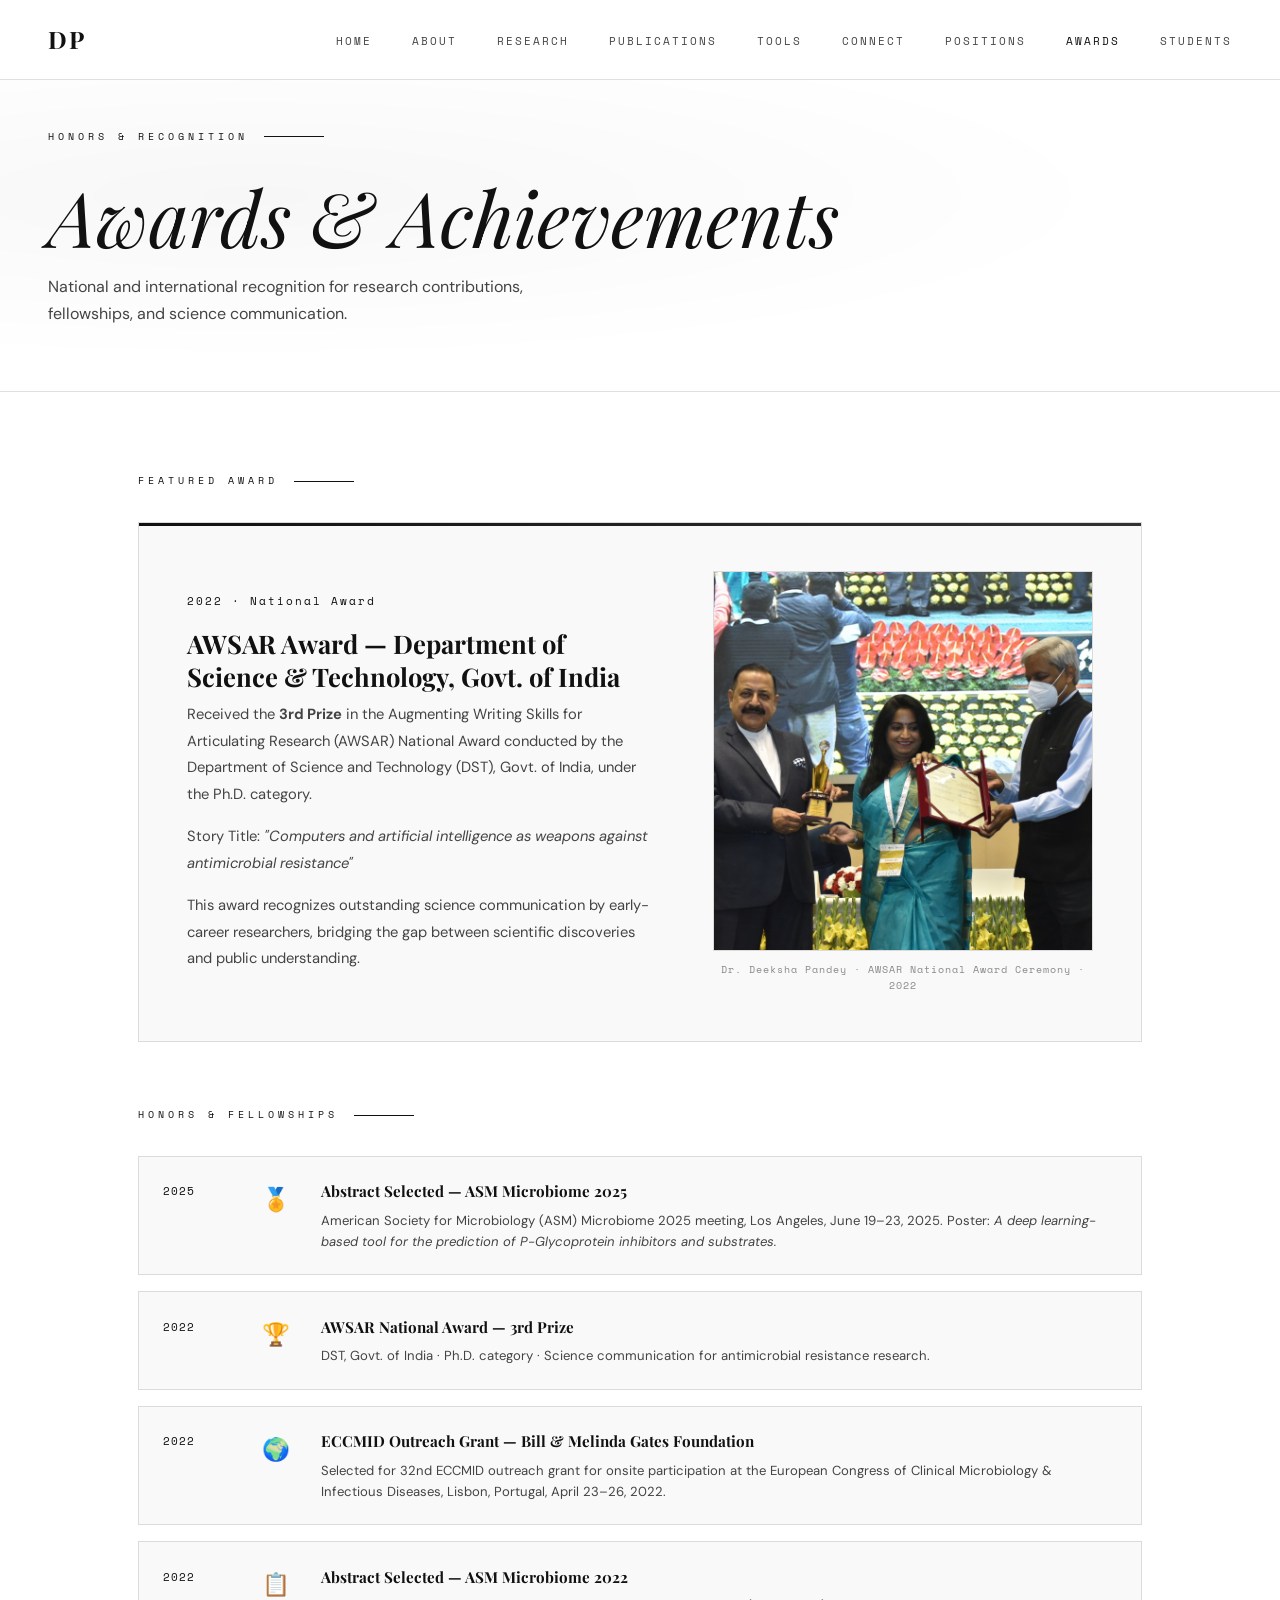
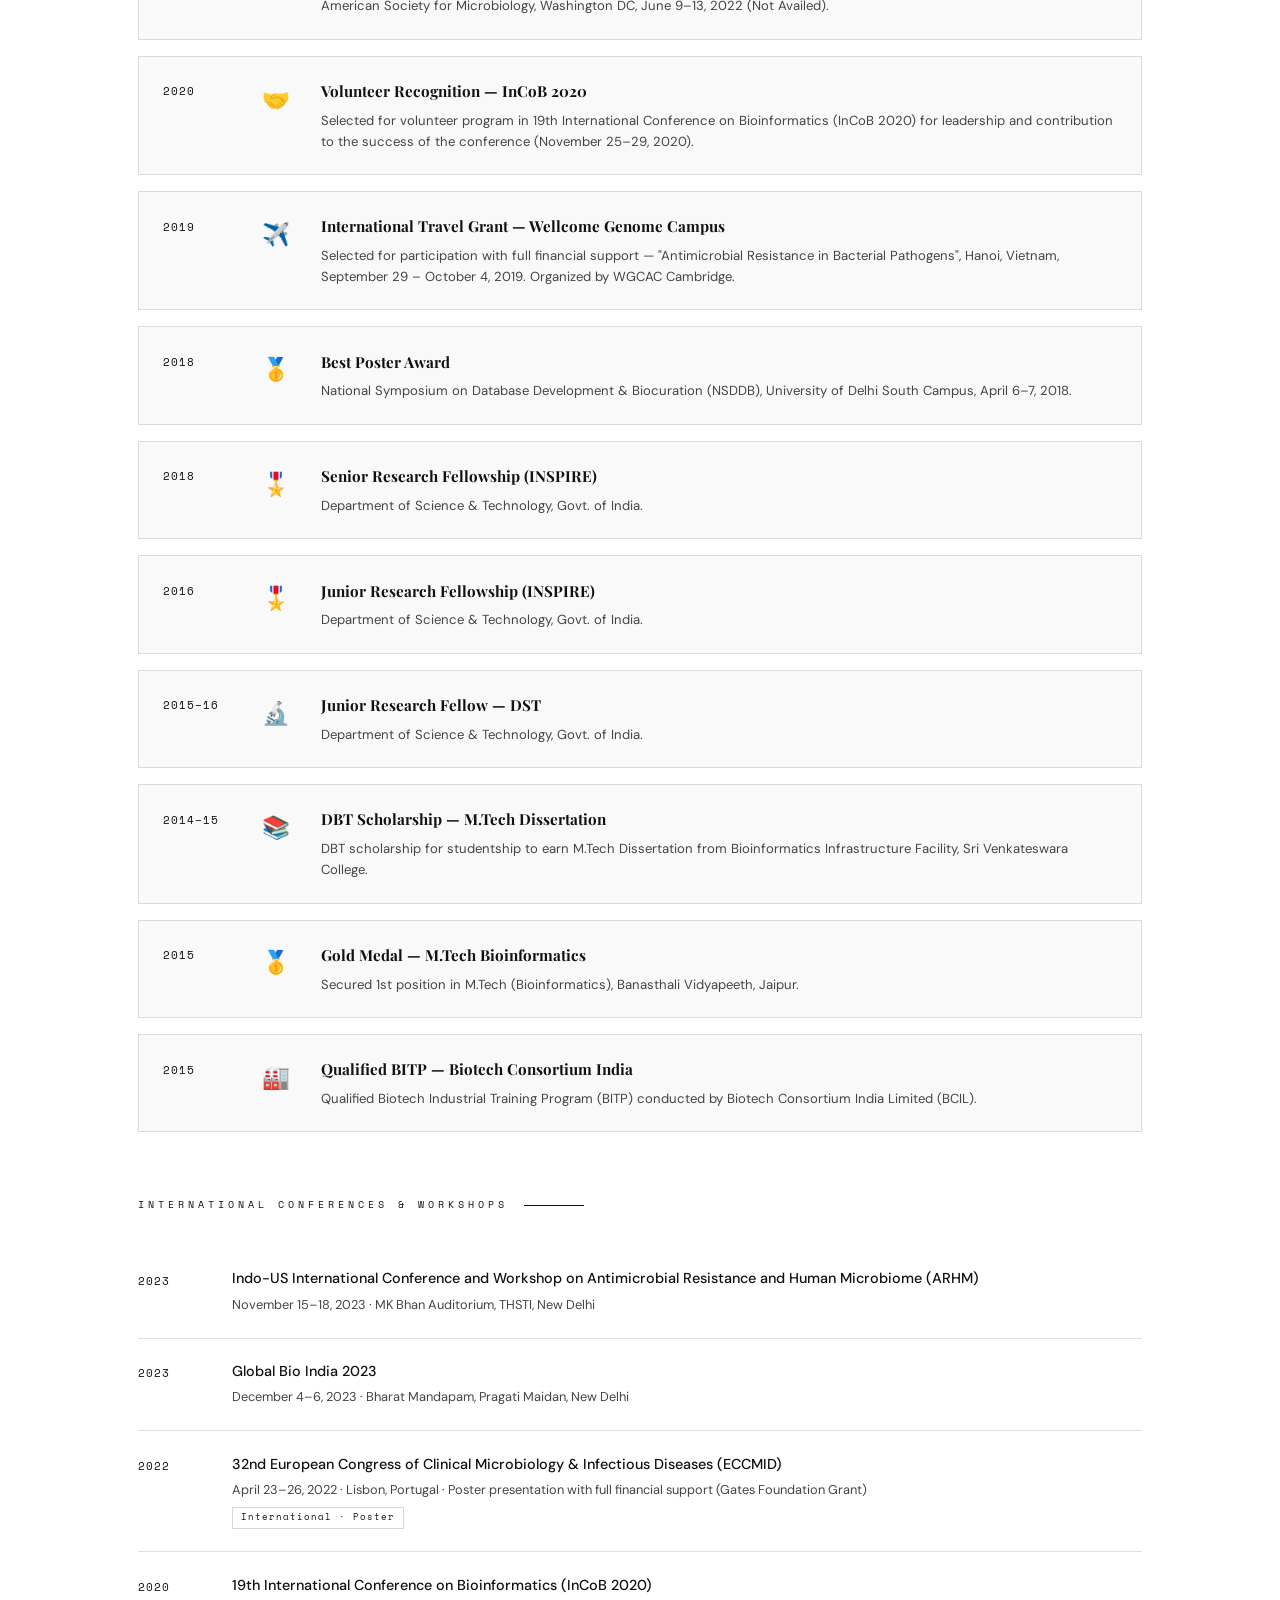
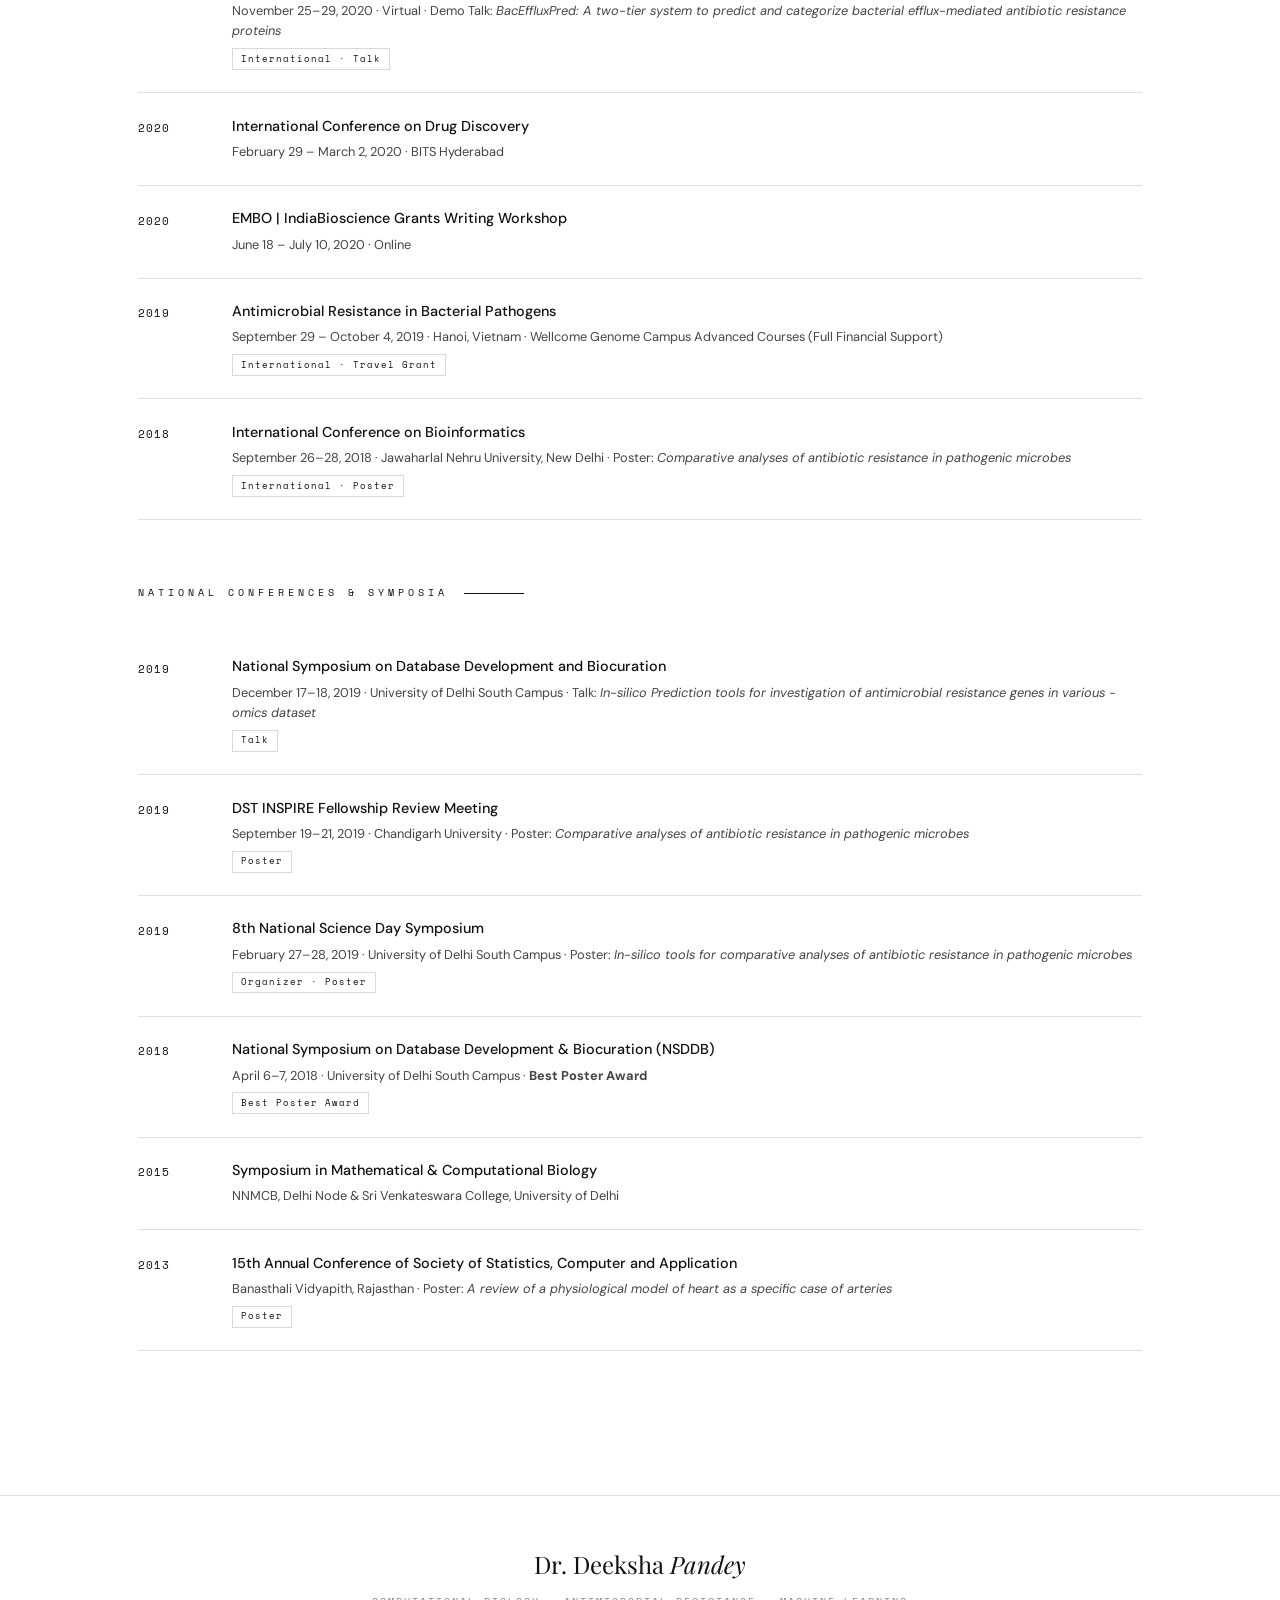
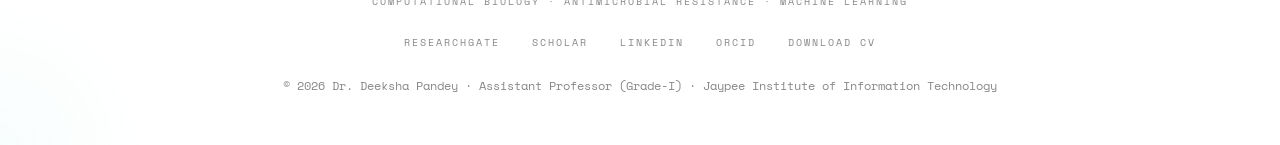
==== awards.html @ 61997a0d "Initial commit - website files" ====
<!DOCTYPE html>
<html lang="en">
<head>
  <meta charset="UTF-8" />
  <meta name="viewport" content="width=device-width, initial-scale=1.0"/>
  <title>Awards | Dr. Deeksha Pandey</title>
  <link rel="stylesheet" href="style.css" />
  <link rel="preconnect" href="https://fonts.googleapis.com">
  <link rel="preconnect" href="https://fonts.gstatic.com" crossorigin>
  <link href="https://fonts.googleapis.com/css2?family=Playfair+Display:ital,wght@0,400;0,700;1,400&family=DM+Sans:wght@300;400;500&family=Space+Mono:wght@400;700&display=swap" rel="stylesheet">
  <style>
    .page-hero {
      min-height: 38vh;
      display: flex;
      align-items: flex-end;
      padding: 8rem 3rem 4rem;
      background: radial-gradient(ellipse at 20% 50%, rgba(0,0,0,0.03) 0%, transparent 60%), var(--bg);
      border-bottom: 1px solid var(--border);
    }
    .page-hero h1 {
      font-family: var(--font-display);
      font-size: clamp(3rem, 6vw, 6rem);
      font-weight: 400;
      font-style: italic;
      color: var(--accent);
      line-height: 1.05;
    }
    .page-hero p {
      font-size: 1rem;
      color: var(--text-muted);
      margin-top: 1rem;
      max-width: 560px;
    }
    .page-section {
      max-width: 1100px;
      margin: 0 auto;
      padding: 5rem 3rem;
    }
    .page-category {
      margin-bottom: 4rem;
    }
    .page-category-title {
      font-family: var(--font-mono);
      font-size: 0.65rem;
      letter-spacing: 4px;
      text-transform: uppercase;
      color: var(--accent);
      margin-bottom: 2rem;
      display: flex;
      align-items: center;
      gap: 1rem;
    }
    .page-category-title::after {
      content: '';
      flex: 1;
      max-width: 60px;
      height: 1px;
      background: var(--accent);
    }

    .award-feature {
      display: grid;
      grid-template-columns: 1fr 380px;
      gap: 4rem;
      align-items: center;
      background: var(--surface);
      border: 1px solid var(--border);
      padding: 3rem;
      margin-bottom: 2rem;
      position: relative;
      overflow: hidden;
    }
    .award-feature::before {
      content: '';
      position: absolute;
      top: 0; left: 0; right: 0;
      height: 3px;
      background: linear-gradient(90deg, var(--accent), var(--accent2));
    }
    .award-feature-text h3 {
      font-family: var(--font-display);
      font-size: 1.6rem;
      font-weight: 700;
      color: var(--text);
      margin-bottom: 0.5rem;
      line-height: 1.3;
    }
    .award-feature-text .af-year {
      font-family: var(--font-mono);
      font-size: 0.68rem;
      letter-spacing: 2px;
      color: var(--accent);
      margin-bottom: 1rem;
      display: block;
    }
    .award-feature-text p {
      font-size: 0.92rem;
      color: var(--text-muted);
      line-height: 1.8;
    }
    .award-feature-img {
      position: relative;
    }
    .award-feature-img img {
      width: 100%;
      border: 1px solid var(--border);
      display: block;
    }
    .award-feature-img .img-caption {
      font-family: var(--font-mono);
      font-size: 0.6rem;
      letter-spacing: 1px;
      color: var(--text-dim);
      text-align: center;
      margin-top: 0.6rem;
    }

    .awards-list { display: flex; flex-direction: column; gap: 1rem; }
    .award-row {
      display: grid;
      grid-template-columns: 80px 40px 1fr;
      gap: 1.2rem;
      align-items: flex-start;
      padding: 1.4rem 1.5rem;
      background: var(--surface);
      border: 1px solid var(--border);
      transition: all 0.3s ease;
    }
    .award-row:hover {
      transform: translateX(4px);
      border-color: var(--accent);
    }
    .award-row .ar-year {
      font-family: var(--font-mono);
      font-size: 0.68rem;
      color: var(--accent);
      letter-spacing: 1px;
      padding-top: 0.2rem;
    }
    .award-row .ar-icon { font-size: 1.4rem; padding-top: 0.1rem; }
    .award-row h4 {
      font-family: var(--font-display);
      font-size: 0.95rem;
      font-weight: 700;
      color: var(--text);
      margin-bottom: 0.3rem;
    }
    .award-row p {
      font-size: 0.82rem;
      color: var(--text-muted);
      line-height: 1.6;
    }

    .conf-list { display: flex; flex-direction: column; gap: 0; }
    .conf-item {
      display: grid;
      grid-template-columns: 70px 1fr;
      gap: 1.5rem;
      padding: 1.4rem 0;
      border-bottom: 1px solid var(--border);
    }
    .conf-item:hover { background: rgba(0,0,0,0.015); }
    .conf-year {
      font-family: var(--font-mono);
      font-size: 0.68rem;
      color: var(--accent);
      letter-spacing: 1px;
      padding-top: 0.2rem;
    }
    .conf-content h4 {
      font-size: 0.9rem;
      font-weight: 500;
      color: var(--text);
      margin-bottom: 0.3rem;
      line-height: 1.5;
    }
    .conf-content p {
      font-size: 0.8rem;
      color: var(--text-muted);
      line-height: 1.6;
    }
    .conf-tag {
      display: inline-block;
      margin-top: 0.4rem;
      font-family: var(--font-mono);
      font-size: 0.55rem;
      letter-spacing: 1px;
      color: var(--accent);
      border: 1px solid rgba(0,0,0,0.15);
      padding: 0.15rem 0.5rem;
    }

    @media (max-width: 900px) {
      .award-feature { grid-template-columns: 1fr; gap: 2rem; }
      .award-feature-img { max-width: 400px; }
    }
    @media (max-width: 768px) {
      .page-hero { padding: 7rem 1.5rem 3rem; }
      .page-section { padding: 3rem 1.5rem; }
      .award-row { grid-template-columns: 60px 36px 1fr; gap: 0.8rem; }
      .conf-item { grid-template-columns: 55px 1fr; gap: 1rem; }
    }
  </style>
</head>
<body>
  <nav id="navbar">
    <div class="nav-logo"><a href="index.html" style="text-decoration:none;color:inherit;">DP</a></div>
    <ul class="nav-links">
      <li><a href="index.html#home">Home</a></li>
      <li><a href="index.html#about">About</a></li>
      <li><a href="index.html#research">Research</a></li>
      <li><a href="index.html#publications">Publications</a></li>
      <li><a href="index.html#tools">Tools</a></li>
      <li><a href="index.html#connect">Connect</a></li>
      <li><a href="positions.html">Positions</a></li>
      <li><a href="awards.html" style="color:var(--accent);">Awards</a></li>
      <li><a href="students.html">Students</a></li>
    </ul>
    <button class="hamburger" id="hamburger" aria-label="Menu">
      <span></span><span></span><span></span>
    </button>
  </nav>
  <div class="mobile-menu" id="mobileMenu">
    <ul>
      <li><a href="index.html#home" onclick="closeMobile()">Home</a></li>
      <li><a href="index.html#about" onclick="closeMobile()">About</a></li>
      <li><a href="index.html#research" onclick="closeMobile()">Research</a></li>
      <li><a href="index.html#publications" onclick="closeMobile()">Publications</a></li>
      <li><a href="index.html#tools" onclick="closeMobile()">Tools</a></li>
      <li><a href="index.html#connect" onclick="closeMobile()">Connect</a></li>
      <li><a href="positions.html" onclick="closeMobile()">Positions</a></li>
      <li><a href="awards.html" onclick="closeMobile()">Awards</a></li>
      <li><a href="students.html" onclick="closeMobile()">Students</a></li>
    </ul>
  </div>

  <div class="page-hero">
    <div>
      <div class="section-label">Honors &amp; Recognition</div>
      <h1>Awards &amp; <em>Achievements</em></h1>
      <p>National and international recognition for research contributions, fellowships, and science communication.</p>
    </div>
  </div>

  <div class="page-section">

    <div class="page-category">
      <div class="page-category-title">Featured Award</div>
      <div class="award-feature">
        <div class="award-feature-text">
          <span class="af-year">2022 · National Award</span>
          <h3>AWSAR Award — Department of Science &amp; Technology, Govt. of India</h3>
          <p>Received the <strong>3rd Prize</strong> in the Augmenting Writing Skills for Articulating Research (AWSAR) National Award conducted by the Department of Science and Technology (DST), Govt. of India, under the Ph.D. category.</p>
          <p style="margin-top:1rem;">Story Title: <em>"Computers and artificial intelligence as weapons against antimicrobial resistance"</em></p>
          <p style="margin-top:1rem;">This award recognizes outstanding science communication by early-career researchers, bridging the gap between scientific discoveries and public understanding.</p>
        </div>
        <div class="award-feature-img">
          <img src="profile.jpeg" alt="Dr. Deeksha Pandey receiving AWSAR Award" />
          <p class="img-caption">Dr. Deeksha Pandey · AWSAR National Award Ceremony · 2022</p>
        </div>
      </div>
    </div>

    <div class="page-category">
      <div class="page-category-title">Honors &amp; Fellowships</div>
      <div class="awards-list">
        <div class="award-row">
          <div class="ar-year">2025</div>
          <div class="ar-icon">🏅</div>
          <div>
            <h4>Abstract Selected — ASM Microbiome 2025</h4>
            <p>American Society for Microbiology (ASM) Microbiome 2025 meeting, Los Angeles, June 19–23, 2025. Poster: <em>A deep learning-based tool for the prediction of P-Glycoprotein inhibitors and substrates.</em></p>
          </div>
        </div>
        <div class="award-row">
          <div class="ar-year">2022</div>
          <div class="ar-icon">🏆</div>
          <div>
            <h4>AWSAR National Award — 3rd Prize</h4>
            <p>DST, Govt. of India · Ph.D. category · Science communication for antimicrobial resistance research.</p>
          </div>
        </div>
        <div class="award-row">
          <div class="ar-year">2022</div>
          <div class="ar-icon">🌍</div>
          <div>
            <h4>ECCMID Outreach Grant — Bill &amp; Melinda Gates Foundation</h4>
            <p>Selected for 32nd ECCMID outreach grant for onsite participation at the European Congress of Clinical Microbiology &amp; Infectious Diseases, Lisbon, Portugal, April 23–26, 2022.</p>
          </div>
        </div>
        <div class="award-row">
          <div class="ar-year">2022</div>
          <div class="ar-icon">📋</div>
          <div>
            <h4>Abstract Selected — ASM Microbiome 2022</h4>
            <p>American Society for Microbiology, Washington DC, June 9–13, 2022 (Not Availed).</p>
          </div>
        </div>
        <div class="award-row">
          <div class="ar-year">2020</div>
          <div class="ar-icon">🤝</div>
          <div>
            <h4>Volunteer Recognition — InCoB 2020</h4>
            <p>Selected for volunteer program in 19th International Conference on Bioinformatics (InCoB 2020) for leadership and contribution to the success of the conference (November 25–29, 2020).</p>
          </div>
        </div>
        <div class="award-row">
          <div class="ar-year">2019</div>
          <div class="ar-icon">✈️</div>
          <div>
            <h4>International Travel Grant — Wellcome Genome Campus</h4>
            <p>Selected for participation with full financial support — "Antimicrobial Resistance in Bacterial Pathogens", Hanoi, Vietnam, September 29 – October 4, 2019. Organized by WGCAC Cambridge.</p>
          </div>
        </div>
        <div class="award-row">
          <div class="ar-year">2018</div>
          <div class="ar-icon">🥇</div>
          <div>
            <h4>Best Poster Award</h4>
            <p>National Symposium on Database Development &amp; Biocuration (NSDDB), University of Delhi South Campus, April 6–7, 2018.</p>
          </div>
        </div>
        <div class="award-row">
          <div class="ar-year">2018</div>
          <div class="ar-icon">🎖️</div>
          <div>
            <h4>Senior Research Fellowship (INSPIRE)</h4>
            <p>Department of Science &amp; Technology, Govt. of India.</p>
          </div>
        </div>
        <div class="award-row">
          <div class="ar-year">2016</div>
          <div class="ar-icon">🎖️</div>
          <div>
            <h4>Junior Research Fellowship (INSPIRE)</h4>
            <p>Department of Science &amp; Technology, Govt. of India.</p>
          </div>
        </div>
        <div class="award-row">
          <div class="ar-year">2015–16</div>
          <div class="ar-icon">🔬</div>
          <div>
            <h4>Junior Research Fellow — DST</h4>
            <p>Department of Science &amp; Technology, Govt. of India.</p>
          </div>
        </div>
        <div class="award-row">
          <div class="ar-year">2014–15</div>
          <div class="ar-icon">📚</div>
          <div>
            <h4>DBT Scholarship — M.Tech Dissertation</h4>
            <p>DBT scholarship for studentship to earn M.Tech Dissertation from Bioinformatics Infrastructure Facility, Sri Venkateswara College.</p>
          </div>
        </div>
        <div class="award-row">
          <div class="ar-year">2015</div>
          <div class="ar-icon">🥇</div>
          <div>
            <h4>Gold Medal — M.Tech Bioinformatics</h4>
            <p>Secured 1st position in M.Tech (Bioinformatics), Banasthali Vidyapeeth, Jaipur.</p>
          </div>
        </div>
        <div class="award-row">
          <div class="ar-year">2015</div>
          <div class="ar-icon">🏭</div>
          <div>
            <h4>Qualified BITP — Biotech Consortium India</h4>
            <p>Qualified Biotech Industrial Training Program (BITP) conducted by Biotech Consortium India Limited (BCIL).</p>
          </div>
        </div>
      </div>
    </div>

    <div class="page-category">
      <div class="page-category-title">International Conferences &amp; Workshops</div>
      <div class="conf-list">
        <div class="conf-item">
          <div class="conf-year">2023</div>
          <div class="conf-content">
            <h4>Indo-US International Conference and Workshop on Antimicrobial Resistance and Human Microbiome (ARHM)</h4>
            <p>November 15–18, 2023 · MK Bhan Auditorium, THSTI, New Delhi</p>
          </div>
        </div>
        <div class="conf-item">
          <div class="conf-year">2023</div>
          <div class="conf-content">
            <h4>Global Bio India 2023</h4>
            <p>December 4–6, 2023 · Bharat Mandapam, Pragati Maidan, New Delhi</p>
          </div>
        </div>
        <div class="conf-item">
          <div class="conf-year">2022</div>
          <div class="conf-content">
            <h4>32nd European Congress of Clinical Microbiology &amp; Infectious Diseases (ECCMID)</h4>
            <p>April 23–26, 2022 · Lisbon, Portugal · Poster presentation with full financial support (Gates Foundation Grant)</p>
            <span class="conf-tag">International · Poster</span>
          </div>
        </div>
        <div class="conf-item">
          <div class="conf-year">2020</div>
          <div class="conf-content">
            <h4>19th International Conference on Bioinformatics (InCoB 2020)</h4>
            <p>November 25–29, 2020 · Virtual · Demo Talk: <em>BacEffluxPred: A two-tier system to predict and categorize bacterial efflux-mediated antibiotic resistance proteins</em></p>
            <span class="conf-tag">International · Talk</span>
          </div>
        </div>
        <div class="conf-item">
          <div class="conf-year">2020</div>
          <div class="conf-content">
            <h4>International Conference on Drug Discovery</h4>
            <p>February 29 – March 2, 2020 · BITS Hyderabad</p>
          </div>
        </div>
        <div class="conf-item">
          <div class="conf-year">2020</div>
          <div class="conf-content">
            <h4>EMBO | IndiaBioscience Grants Writing Workshop</h4>
            <p>June 18 – July 10, 2020 · Online</p>
          </div>
        </div>
        <div class="conf-item">
          <div class="conf-year">2019</div>
          <div class="conf-content">
            <h4>Antimicrobial Resistance in Bacterial Pathogens</h4>
            <p>September 29 – October 4, 2019 · Hanoi, Vietnam · Wellcome Genome Campus Advanced Courses (Full Financial Support)</p>
            <span class="conf-tag">International · Travel Grant</span>
          </div>
        </div>
        <div class="conf-item">
          <div class="conf-year">2018</div>
          <div class="conf-content">
            <h4>International Conference on Bioinformatics</h4>
            <p>September 26–28, 2018 · Jawaharlal Nehru University, New Delhi · Poster: <em>Comparative analyses of antibiotic resistance in pathogenic microbes</em></p>
            <span class="conf-tag">International · Poster</span>
          </div>
        </div>
      </div>
    </div>

    <div class="page-category">
      <div class="page-category-title">National Conferences &amp; Symposia</div>
      <div class="conf-list">
        <div class="conf-item">
          <div class="conf-year">2019</div>
          <div class="conf-content">
            <h4>National Symposium on Database Development and Biocuration</h4>
            <p>December 17–18, 2019 · University of Delhi South Campus · Talk: <em>In-silico Prediction tools for investigation of antimicrobial resistance genes in various -omics dataset</em></p>
            <span class="conf-tag">Talk</span>
          </div>
        </div>
        <div class="conf-item">
          <div class="conf-year">2019</div>
          <div class="conf-content">
            <h4>DST INSPIRE Fellowship Review Meeting</h4>
            <p>September 19–21, 2019 · Chandigarh University · Poster: <em>Comparative analyses of antibiotic resistance in pathogenic microbes</em></p>
            <span class="conf-tag">Poster</span>
          </div>
        </div>
        <div class="conf-item">
          <div class="conf-year">2019</div>
          <div class="conf-content">
            <h4>8th National Science Day Symposium</h4>
            <p>February 27–28, 2019 · University of Delhi South Campus · Poster: <em>In-silico tools for comparative analyses of antibiotic resistance in pathogenic microbes</em></p>
            <span class="conf-tag">Organizer · Poster</span>
          </div>
        </div>
        <div class="conf-item">
          <div class="conf-year">2018</div>
          <div class="conf-content">
            <h4>National Symposium on Database Development &amp; Biocuration (NSDDB)</h4>
            <p>April 6–7, 2018 · University of Delhi South Campus · <strong>Best Poster Award</strong></p>
            <span class="conf-tag">Best Poster Award</span>
          </div>
        </div>
        <div class="conf-item">
          <div class="conf-year">2015</div>
          <div class="conf-content">
            <h4>Symposium in Mathematical &amp; Computational Biology</h4>
            <p>NNMCB, Delhi Node &amp; Sri Venkateswara College, University of Delhi</p>
          </div>
        </div>
        <div class="conf-item">
          <div class="conf-year">2013</div>
          <div class="conf-content">
            <h4>15th Annual Conference of Society of Statistics, Computer and Application</h4>
            <p>Banasthali Vidyapith, Rajasthan · Poster: <em>A review of a physiological model of heart as a specific case of arteries</em></p>
            <span class="conf-tag">Poster</span>
          </div>
        </div>
      </div>
    </div>

  </div>

  <footer class="footer">
    <div class="footer-inner">
      <div class="footer-logo">Dr. Deeksha <em>Pandey</em></div>
      <p class="footer-tagline">Computational Biology · Antimicrobial Resistance · Machine Learning</p>
      <div class="footer-links">
        <a href="https://www.researchgate.net/profile/Deeksha_Pandey4" target="_blank">ResearchGate</a>
        <a href="https://scholar.google.co.in/citations?hl=en&user=V13V4i8AAAAJ" target="_blank">Scholar</a>
        <a href="https://www.linkedin.com/in/deeksha-pandey-b1a76788/" target="_blank">LinkedIn</a>
        <a href="https://orcid.org/0000-0002-7847-9870" target="_blank">ORCID</a>
        <a href="CV_Deeksha_Pandey.pdf" target="_blank">Download CV</a>
      </div>
      <p class="footer-copy">© 2026 Dr. Deeksha Pandey · Assistant Professor (Grade-I) · Jaypee Institute of Information Technology</p>
    </div>
  </footer>
  <script src="script.js"></script>
</body>
</html>
---- style.css ----
:root {
  --bg: #ffffff;
  --bg2: #f4f4f4;
  --bg3: #eeeeee;
  --surface: #f9f9f9;
  --border: rgba(0, 0, 0, 0.12);
  --accent: #111111;
  --accent2: #333333;
  --accent3: #555555;
  --text: #111111;
  --text-muted: #444444;
  --text-dim: #888888;
  --white: #111111;
  --font-display: 'Playfair Display', Georgia, serif;
  --font-body: 'DM Sans', sans-serif;
  --font-mono: 'Space Mono', monospace;
}

*, *::before, *::after { box-sizing: border-box; margin: 0; padding: 0; }

html { scroll-behavior: smooth; }

body {
  font-family: var(--font-body);
  background: var(--bg);
  color: var(--text);
  overflow-x: hidden;
  line-height: 1.7;
}

::-webkit-scrollbar { width: 4px; }
::-webkit-scrollbar-track { background: var(--bg); }
::-webkit-scrollbar-thumb { background: var(--accent); border-radius: 2px; }

#navbar {
  position: fixed;
  top: 0; left: 0; right: 0;
  z-index: 1000;
  display: flex;
  align-items: center;
  justify-content: space-between;
  padding: 1.2rem 3rem;
  background: rgba(255, 255, 255, 0.92);
  backdrop-filter: blur(20px);
  border-bottom: 1px solid var(--border);
  transition: all 0.3s ease;
}

#navbar.scrolled {
  padding: 0.8rem 3rem;
  background: rgba(255, 255, 255, 0.99);
  box-shadow: 0 2px 20px rgba(0,0,0,0.08);
}

.nav-logo {
  font-family: var(--font-display);
  font-size: 1.5rem;
  font-weight: 700;
  color: var(--accent);
  letter-spacing: 2px;
  cursor: default;
}

.nav-links {
  display: flex;
  list-style: none;
  gap: 2.5rem;
}

.nav-links a {
  font-family: var(--font-mono);
  font-size: 0.7rem;
  text-decoration: none;
  color: var(--text-muted);
  letter-spacing: 2px;
  text-transform: uppercase;
  transition: color 0.3s ease;
  position: relative;
}

.nav-links a::after {
  content: '';
  position: absolute;
  bottom: -4px;
  left: 0; right: 0;
  height: 1px;
  background: var(--accent);
  transform: scaleX(0);
  transition: transform 0.3s ease;
}

.nav-links a:hover { color: var(--accent); }
.nav-links a:hover::after { transform: scaleX(1); }

.hamburger {
  display: none;
  flex-direction: column;
  gap: 5px;
  background: none;
  border: none;
  cursor: pointer;
  padding: 4px;
}

.hamburger span {
  display: block;
  width: 24px;
  height: 1.5px;
  background: var(--accent);
  transition: all 0.3s ease;
}

.mobile-menu {
  display: none;
  position: fixed;
  top: 0; left: 0; right: 0; bottom: 0;
  background: rgba(255, 255, 255, 0.99);
  z-index: 999;
  flex-direction: column;
  align-items: center;
  justify-content: center;
}

.mobile-menu.open { display: flex; }

.mobile-menu ul {
  list-style: none;
  text-align: center;
}

.mobile-menu li { margin: 1.5rem 0; }

.mobile-menu a {
  font-family: var(--font-display);
  font-size: 2rem;
  color: var(--text);
  text-decoration: none;
  transition: color 0.3s;
}

.mobile-menu a:hover { color: var(--accent); }

.hero {
  min-height: 100vh;
  display: flex;
  align-items: center;
  position: relative;
  overflow: hidden;
  padding: 6rem 3rem 4rem;
  background: radial-gradient(ellipse at 20% 50%, rgba(0, 0, 0, 0.03) 0%, transparent 60%),
              radial-gradient(ellipse at 80% 20%, rgba(0, 0, 0, 0.02) 0%, transparent 50%),
              var(--bg);
}

.hero {
  background-image: url('https://imgs.search.brave.com/XUKis0aqJp3jmuWavjoM2GD9etetsvWIwR9mq0eu_pE/rs:fit:860:0:0:0/g:ce/aHR0cHM6Ly9tZWRp/YS5nZXR0eWltYWdl/cy5jb20vaWQvMTM3/NDQwMzMzOC9waG90/by9kaWdpdGFsLWRh/dGEtYW5kLW5ldHdv/cmstY29tbXVuaWNh/dGlvbi5qcGc_cz02/MTJ4NjEyJnc9MCZr/PTIwJmM9SVl3dVho/SGtSUFJDOV9uN3l4/U2pWMnhaYVdlVUFP/V2FpYTBtN2cxaTNM/QT0');
  background-size: cover;
  background-position: center;
  background-repeat: no-repeat;
}
.hero::before {
  content: '';
  position: absolute;
  inset: 0;
  background: rgba(255, 255, 255, 0.7); 
  z-index: 1;
}

.hero-content {
  position: relative;
  z-index: 2;
}

.hero-content {
  position: relative;
  z-index: 2;
  max-width: 680px;
}

.hero-badge {
  display: inline-block;
  font-family: var(--font-mono);
  font-size: 0.65rem;
  letter-spacing: 3px;
  text-transform: uppercase;
  color: var(--accent);
  border: 1px solid var(--accent);
  padding: 0.4rem 1rem;
  margin-bottom: 1.5rem;
  animation: fadeUp 0.8s ease forwards;
}

.hero-name {
  font-family: var(--font-display);
  font-size: clamp(3.5rem, 6vw, 6.5rem);
  font-weight: 400;
  font-style: italic;
  line-height: 1.1;
  color: var(--white);
  margin-bottom: 1rem;
  white-space: nowrap;
  animation: fadeUp 0.8s 0.1s ease both;
}

.hero-name em {
  font-style: italic;
  font-weight: 400;
  color: var(--accent);
}

.hero-tagline {
  font-size: 0.95rem;
  color: var(--text-muted);
  margin-bottom: 3rem;
  letter-spacing: 0.5px;
  animation: fadeUp 0.8s 0.2s ease both;
}

.hero-stats {
  display: flex;
  align-items: center;
  gap: 2rem;
  margin-bottom: 3rem;
  animation: fadeUp 0.8s 0.3s ease both;
}

.stat { text-align: center; }

.stat-num {
  display: block;
  font-family: var(--font-display);
  font-size: 2.5rem;
  font-weight: 700;
  color: var(--accent);
  line-height: 1;
}

.stat-label {
  display: block;
  font-family: var(--font-mono);
  font-size: 0.6rem;
  letter-spacing: 2px;
  text-transform: uppercase;
  color: var(--text-dim);
  margin-top: 0.3rem;
}

.stat-divider {
  width: 1px;
  height: 40px;
  background: var(--border);
}

.hero-cta {
  display: flex;
  gap: 1rem;
  flex-wrap: wrap;
  animation: fadeUp 0.8s 0.4s ease both;
}

.btn-primary {
  display: inline-block;
  padding: 0.85rem 2rem;
  background: var(--accent);
  color: var(--bg);
  font-family: var(--font-mono);
  font-size: 0.7rem;
  font-weight: 700;
  letter-spacing: 2px;
  text-transform: uppercase;
  text-decoration: none;
  transition: all 0.3s ease;
  border: 1px solid var(--accent);
}

.btn-primary:hover {
  background: transparent;
  color: var(--accent);
  transform: translateY(-2px);
  box-shadow: 0 8px 30px rgba(0, 0, 0, 0.15);
}

.btn-outline {
  display: inline-block;
  padding: 0.85rem 2rem;
  background: transparent;
  color: var(--text-muted);
  font-family: var(--font-mono);
  font-size: 0.7rem;
  font-weight: 400;
  letter-spacing: 2px;
  text-transform: uppercase;
  text-decoration: none;
  border: 1px solid var(--border);
  transition: all 0.3s ease;
}

.btn-outline:hover {
  color: var(--accent);
  border-color: var(--accent);
  transform: translateY(-2px);
}


.scroll-indicator {
  position: absolute;
  bottom: 2rem;
  left: 3rem;
  display: flex;
  align-items: center;
  gap: 1rem;
  font-family: var(--font-mono);
  font-size: 0.6rem;
  letter-spacing: 3px;
  text-transform: uppercase;
  color: var(--text-dim);
}

.scroll-line {
  width: 50px;
  height: 1px;
  background: var(--accent);
  animation: scrollPulse 2s ease-in-out infinite;
}

section {
  padding: 7rem 3rem;
  position: relative;
}

.section-label {
  font-family: var(--font-mono);
  font-size: 0.6rem;
  letter-spacing: 4px;
  text-transform: uppercase;
  color: var(--accent);
  margin-bottom: 2rem;
  display: flex;
  align-items: center;
  gap: 1rem;
}

.section-label::after {
  content: '';
  flex: 1;
  max-width: 60px;
  height: 1px;
  background: var(--accent);
}

.section-title {
  font-family: var(--font-display);
  font-size: clamp(2rem, 4vw, 3.5rem);
  font-weight: 400;
  color: var(--white);
  line-height: 1.2;
  margin-bottom: 1rem;
}

.section-title.centered { text-align: center; }

.section-title em {
  color: var(--accent);
  font-style: italic;
}

.section-subtitle {
  text-align: center;
  color: var(--text-muted);
  font-size: 1rem;
  max-width: 580px;
  margin: 0 auto 4rem;
}

.about {
  background: var(--bg2);
  border-top: 1px solid var(--border);
  border-bottom: 1px solid var(--border);
}

.about-grid {
  display: grid;
  grid-template-columns: 320px 1fr;
  gap: 5rem;
  max-width: 1200px;
  margin: 0 auto;
  align-items: start;
}

.photo-frame {
  position: sticky;
  top: 100px;
  background: var(--surface);
  border: 1px solid var(--border);
  padding: 2rem;
  text-align: center;
}

.photo-placeholder {
  display: flex;
  flex-direction: column;
  align-items: center;
  gap: 1rem;
  padding: 2rem 1rem;
}

.photo-placeholder svg { width: 100px; height: 100px; }

.photo-placeholder p {
  font-family: var(--font-display);
  font-size: 1.1rem;
  color: var(--text-muted);
}

.photo-badge {
  display: inline-block;
  margin-top: 1rem;
  font-family: var(--font-mono);
  font-size: 0.6rem;
  letter-spacing: 2px;
  color: var(--accent);
  border: 1px solid var(--accent);
  padding: 0.3rem 0.8rem;
}

.affiliation-card {
  margin-top: 1.5rem;
  background: rgba(0, 0, 0, 0.03);
  border: 1px solid var(--border);
  padding: 1rem;
  display: flex;
  gap: 1rem;
  align-items: flex-start;
  text-align: left;
}

.aff-icon { font-size: 1.5rem; flex-shrink: 0; }

.affiliation-card strong {
  display: block;
  font-size: 0.8rem;
  color: var(--accent);
  margin-bottom: 0.3rem;
}

.affiliation-card p {
  font-size: 0.8rem;
  color: var(--text-muted);
  line-height: 1.5;
}

.about-lead {
  font-size: 1.15rem;
  color: var(--text);
  margin-bottom: 1.5rem;
  font-weight: 500;
  line-height: 1.7;
}

.about-body {
  font-size: 0.95rem;
  color: var(--text-muted);
  margin-bottom: 1.2rem;
  line-height: 1.8;
}

.about-body strong { color: var(--accent2); }

.awards {
  margin: 2.5rem 0;
  display: flex;
  flex-direction: column;
  gap: 1rem;
}

.award-item {
  display: flex;
  gap: 1rem;
  align-items: flex-start;
  background: rgba(255, 217, 61, 0.05);
  border: 1px solid rgba(255, 217, 61, 0.15);
  padding: 1rem 1.2rem;
  border-radius: 2px;
}

.award-icon { font-size: 1.3rem; flex-shrink: 0; }

.award-item strong {
  display: block;
  font-size: 0.9rem;
  color: var(--accent3);
  margin-bottom: 0.3rem;
}

.award-item p {
  font-size: 0.8rem;
  color: var(--text-muted);
}

.edu-timeline h3 {
  font-family: var(--font-mono);
  font-size: 0.65rem;
  letter-spacing: 3px;
  text-transform: uppercase;
  color: var(--text-dim);
  margin-bottom: 1.5rem;
}

.timeline-item {
  display: flex;
  gap: 1.2rem;
  align-items: flex-start;
  margin-bottom: 1.2rem;
  padding-left: 0.5rem;
  border-left: 1px solid var(--border);
  padding-bottom: 1rem;
  position: relative;
}

.tl-dot {
  position: absolute;
  left: -5px;
  top: 6px;
  width: 9px;
  height: 9px;
  border-radius: 50%;
  background: var(--accent);
  flex-shrink: 0;
}

.timeline-item strong {
  display: block;
  font-size: 0.9rem;
  color: var(--text);
  margin-bottom: 0.2rem;
}

.timeline-item span {
  font-size: 0.8rem;
  color: var(--text-dim);
  font-family: var(--font-mono);
}

.research {
  background: var(--bg);
  max-width: 1300px;
  margin: 0 auto;
  padding: 7rem 3rem;
}

.research-grid {
  display: grid;
  grid-template-columns: repeat(auto-fit, minmax(320px, 1fr));
  gap: 1.5rem;
  margin-top: 1rem;
}

.research-card {
  background: var(--surface);
  border: 1px solid var(--border);
  padding: 2rem;
  transition: all 0.3s ease;
  position: relative;
  overflow: hidden;
  opacity: 1;
  transform: translateY(0);
  animation: fadeUp 0.6s ease both;
}

.research-card:nth-child(1) { animation-delay: 0ms; }
.research-card:nth-child(2) { animation-delay: 100ms; }
.research-card:nth-child(3) { animation-delay: 200ms; }
.research-card:nth-child(4) { animation-delay: 300ms; }
.research-card:nth-child(5) { animation-delay: 400ms; }
.research-card:nth-child(6) { animation-delay: 500ms; }

.research-card.visible {
  opacity: 1;
  transform: translateY(0);
}

.research-card::before {
  content: '';
  position: absolute;
  top: 0; left: 0; right: 0;
  height: 2px;
  background: linear-gradient(90deg, var(--accent), var(--accent2));
  transform: scaleX(0);
  transition: transform 0.3s ease;
  transform-origin: left;
}

.research-card:hover { 
  transform: translateY(-4px);
  border-color: var(--accent);
  box-shadow: 0 16px 40px rgba(0, 0, 0, 0.1);
}

.research-card:hover::before { transform: scaleX(1); }

.rc-icon {
  font-size: 2rem;
  margin-bottom: 1rem;
}

.research-card h3 {
  font-family: var(--font-display);
  font-size: 1.2rem;
  color: var(--white);
  margin-bottom: 0.8rem;
}

.research-card p {
  font-size: 0.88rem;
  color: var(--text-muted);
  line-height: 1.7;
  margin-bottom: 1rem;
}

.rc-tag {
  font-family: var(--font-mono);
  font-size: 0.6rem;
  letter-spacing: 1px;
  color: var(--accent);
  opacity: 0.8;
}

.publications {
  background: var(--bg2);
  border-top: 1px solid var(--border);
  border-bottom: 1px solid var(--border);
}

.pub-list {
  max-width: 900px;
  margin: 0 auto 3rem;
}

.pub-item {
  display: grid;
  grid-template-columns: 80px 1fr;
  gap: 2rem;
  padding: 1.8rem 0;
  border-bottom: 1px solid var(--border);
  transition: background 0.2s;
}

.pub-item:hover {
  background: rgba(0, 0, 0, 0.02);
}

.pub-year {
  font-family: var(--font-mono);
  font-size: 0.75rem;
  color: var(--accent);
  letter-spacing: 1px;
  padding-top: 0.3rem;
}

.pub-content h4 {
  font-family: var(--font-display);
  font-size: 1rem;
  color: var(--white);
  margin-bottom: 0.5rem;
  font-weight: 400;
  line-height: 1.4;
}

.pub-authors {
  font-size: 0.8rem;
  color: var(--text-muted);
  margin-bottom: 0.3rem;
  font-style: italic;
}

.pub-journal {
  font-size: 0.75rem;
  color: var(--text-dim);
  margin-bottom: 0.7rem;
  font-family: var(--font-mono);
}

.pub-tags {
  display: flex;
  flex-wrap: wrap;
  gap: 0.5rem;
}

.pub-tags span {
  font-family: var(--font-mono);
  font-size: 0.58rem;
  letter-spacing: 1px;
  color: var(--accent);
  border: 1px solid rgba(0, 0, 0, 0.2);
  padding: 0.2rem 0.6rem;
}

.pub-cta {
  display: flex;
  justify-content: center;
  gap: 1rem;
  flex-wrap: wrap;
}

.tools-section {
  background: var(--bg);
  max-width: 1300px;
  margin: 0 auto;
}

.tools-grid {
  display: grid;
  grid-template-columns: repeat(auto-fit, minmax(280px, 1fr));
  gap: 1.5rem;
  margin-top: 1rem;
}

.tool-card {
  background: linear-gradient(135deg, var(--surface), rgba(240, 240, 240, 0.8));
  border: 1px solid var(--border);
  padding: 2.5rem 2rem;
  transition: all 0.3s ease;
  position: relative;
}

.tool-card::after {
  content: '';
  position: absolute;
  inset: 0;
  background: radial-gradient(ellipse at 50% 0%, rgba(0, 0, 0, 0.04) 0%, transparent 70%);
  opacity: 0;
  transition: opacity 0.3s;
}

.tool-card:hover {
  border-color: var(--accent);
  transform: translateY(-4px);
  box-shadow: 0 20px 50px rgba(0, 0, 0, 0.12);
}

.tool-card:hover::after { opacity: 1; }

.tool-icon {
  font-size: 2.5rem;
  margin-bottom: 1.2rem;
}

.tool-card h3 {
  font-family: var(--font-display);
  font-size: 1.3rem;
  color: var(--white);
  margin-bottom: 0.8rem;
}

.tool-card p {
  font-size: 0.88rem;
  color: var(--text-muted);
  line-height: 1.7;
  margin-bottom: 1.2rem;
}

.tool-meta {
  margin-top: auto;
}

.tool-type {
  font-family: var(--font-mono);
  font-size: 0.6rem;
  letter-spacing: 1px;
  color: var(--accent2);
  background: rgba(0, 0, 0, 0.05);
  border: 1px solid rgba(0, 0, 0, 0.15);
  padding: 0.3rem 0.7rem;
}

.connect {
  background: var(--bg2);
  border-top: 1px solid var(--border);
}

.connect-grid {
  display: grid;
  grid-template-columns: repeat(auto-fit, minmax(240px, 1fr));
  gap: 1.2rem;
  max-width: 1000px;
  margin: 0 auto 4rem;
}

.connect-card {
  display: flex;
  flex-direction: column;
  align-items: flex-start;
  padding: 2rem;
  border: 1px solid var(--border);
  text-decoration: none;
  color: var(--text);
  background: var(--surface);
  transition: all 0.3s ease;
  position: relative;
  overflow: hidden;
}

.connect-card::before {
  content: '';
  position: absolute;
  bottom: 0; left: 0; right: 0;
  height: 2px;
  transition: transform 0.3s;
  transform: scaleX(0);
  transform-origin: left;
}

.connect-card.rg::before { background: #00d0af; }
.connect-card.gs::before { background: #4285f4; }
.connect-card.li::before { background: #0077b5; }
.connect-card.orcid::before { background: #a6ce39; }

.connect-card:hover {
  transform: translateY(-4px);
  border-color: rgba(0, 0, 0, 0.3);
  box-shadow: 0 16px 40px rgba(0, 0, 0, 0.1);
}

.connect-card:hover::before { transform: scaleX(1); }

.cc-icon {
  width: 40px;
  height: 40px;
  margin-bottom: 1.2rem;
  color: var(--accent);
}

.cc-icon svg { width: 100%; height: 100%; }

.connect-card h3 {
  font-family: var(--font-display);
  font-size: 1.1rem;
  color: var(--white);
  margin-bottom: 0.4rem;
}

.connect-card p {
  font-size: 0.82rem;
  color: var(--text-muted);
  flex: 1;
}

.cc-arrow {
  margin-top: 1.5rem;
  font-size: 1.2rem;
  color: var(--accent);
  transition: transform 0.3s;
}

.connect-card:hover .cc-arrow { transform: translateX(6px); }

.contact-block {
  max-width: 800px;
  margin: 0 auto;
  display: flex;
  flex-direction: column;
  gap: 1rem;
}

.contact-item {
  display: flex;
  gap: 1.5rem;
  align-items: flex-start;
  background: var(--surface);
  border: 1px solid var(--border);
  padding: 1.5rem 2rem;
}

.ci-icon { font-size: 1.5rem; flex-shrink: 0; }

.contact-item strong {
  display: block;
  font-size: 0.85rem;
  color: var(--accent);
  margin-bottom: 0.4rem;
  font-family: var(--font-mono);
  letter-spacing: 1px;
  text-transform: uppercase;
}

.contact-item p {
  font-size: 0.88rem;
  color: var(--text-muted);
  line-height: 1.6;
}

.footer {
  background: var(--bg);
  border-top: 1px solid var(--border);
  padding: 3rem;
}

.footer-inner {
  max-width: 800px;
  margin: 0 auto;
  text-align: center;
}

.footer-logo {
  font-family: var(--font-display);
  font-size: 1.5rem;
  color: var(--accent);
  margin-bottom: 0.5rem;
}

.footer-tagline {
  font-family: var(--font-mono);
  font-size: 0.65rem;
  letter-spacing: 2px;
  color: var(--text-dim);
  text-transform: uppercase;
  margin-bottom: 1.5rem;
}

.footer-links {
  display: flex;
  justify-content: center;
  gap: 2rem;
  flex-wrap: wrap;
  margin-bottom: 1.5rem;
}

.footer-links a {
  font-family: var(--font-mono);
  font-size: 0.65rem;
  letter-spacing: 2px;
  text-transform: uppercase;
  color: var(--text-dim);
  text-decoration: none;
  transition: color 0.3s;
}

.footer-links a:hover { color: var(--accent); }

.footer-copy {
  font-size: 0.75rem;
  color: var(--text-dim);
  font-family: var(--font-mono);
}

@keyframes fadeUp {
  from { opacity: 0; transform: translateY(30px); }
  to { opacity: 1; transform: translateY(0); }
}

@keyframes dnaLeft {
  from { transform: skewX(0deg); }
  to { transform: skewX(15deg); }
}

@keyframes dnaRight {
  from { transform: skewX(0deg); }
  to { transform: skewX(-15deg); }
}

@keyframes scrollPulse {
  0%, 100% { opacity: 0.4; transform: scaleX(1); }
  50% { opacity: 1; transform: scaleX(1.3); }
}

@media (max-width: 1024px) {
  .about-grid {
    grid-template-columns: 1fr;
    gap: 3rem;
  }
  .photo-frame { position: static; max-width: 400px; }
  .hero-dna { display: none; }
}

@media (max-width: 768px) {
  #navbar { padding: 1rem 1.5rem; }
  #navbar.scrolled { padding: 0.7rem 1.5rem; }
  .nav-links { display: none; }
  .hamburger { display: flex; }

  .hero { padding: 6rem 1.5rem 4rem; }

  section { padding: 5rem 1.5rem; }

  .research, .tools-section { padding: 5rem 1.5rem; }

  .pub-item {
    grid-template-columns: 1fr;
    gap: 0.5rem;
  }
  .pub-year { font-size: 0.65rem; }

  .hero-stats { gap: 1rem; }
  .stat-num { font-size: 2rem; }

  .about-grid { gap: 2rem; }

  .connect-grid { grid-template-columns: 1fr 1fr; }

  .footer { padding: 2rem 1.5rem; }
}

@media (max-width: 480px) {
  .hero-name { font-size: 3rem; }
  .connect-grid { grid-template-columns: 1fr; }
  .hero-cta { flex-direction: column; }
  .pub-cta { flex-direction: column; align-items: center; }
}
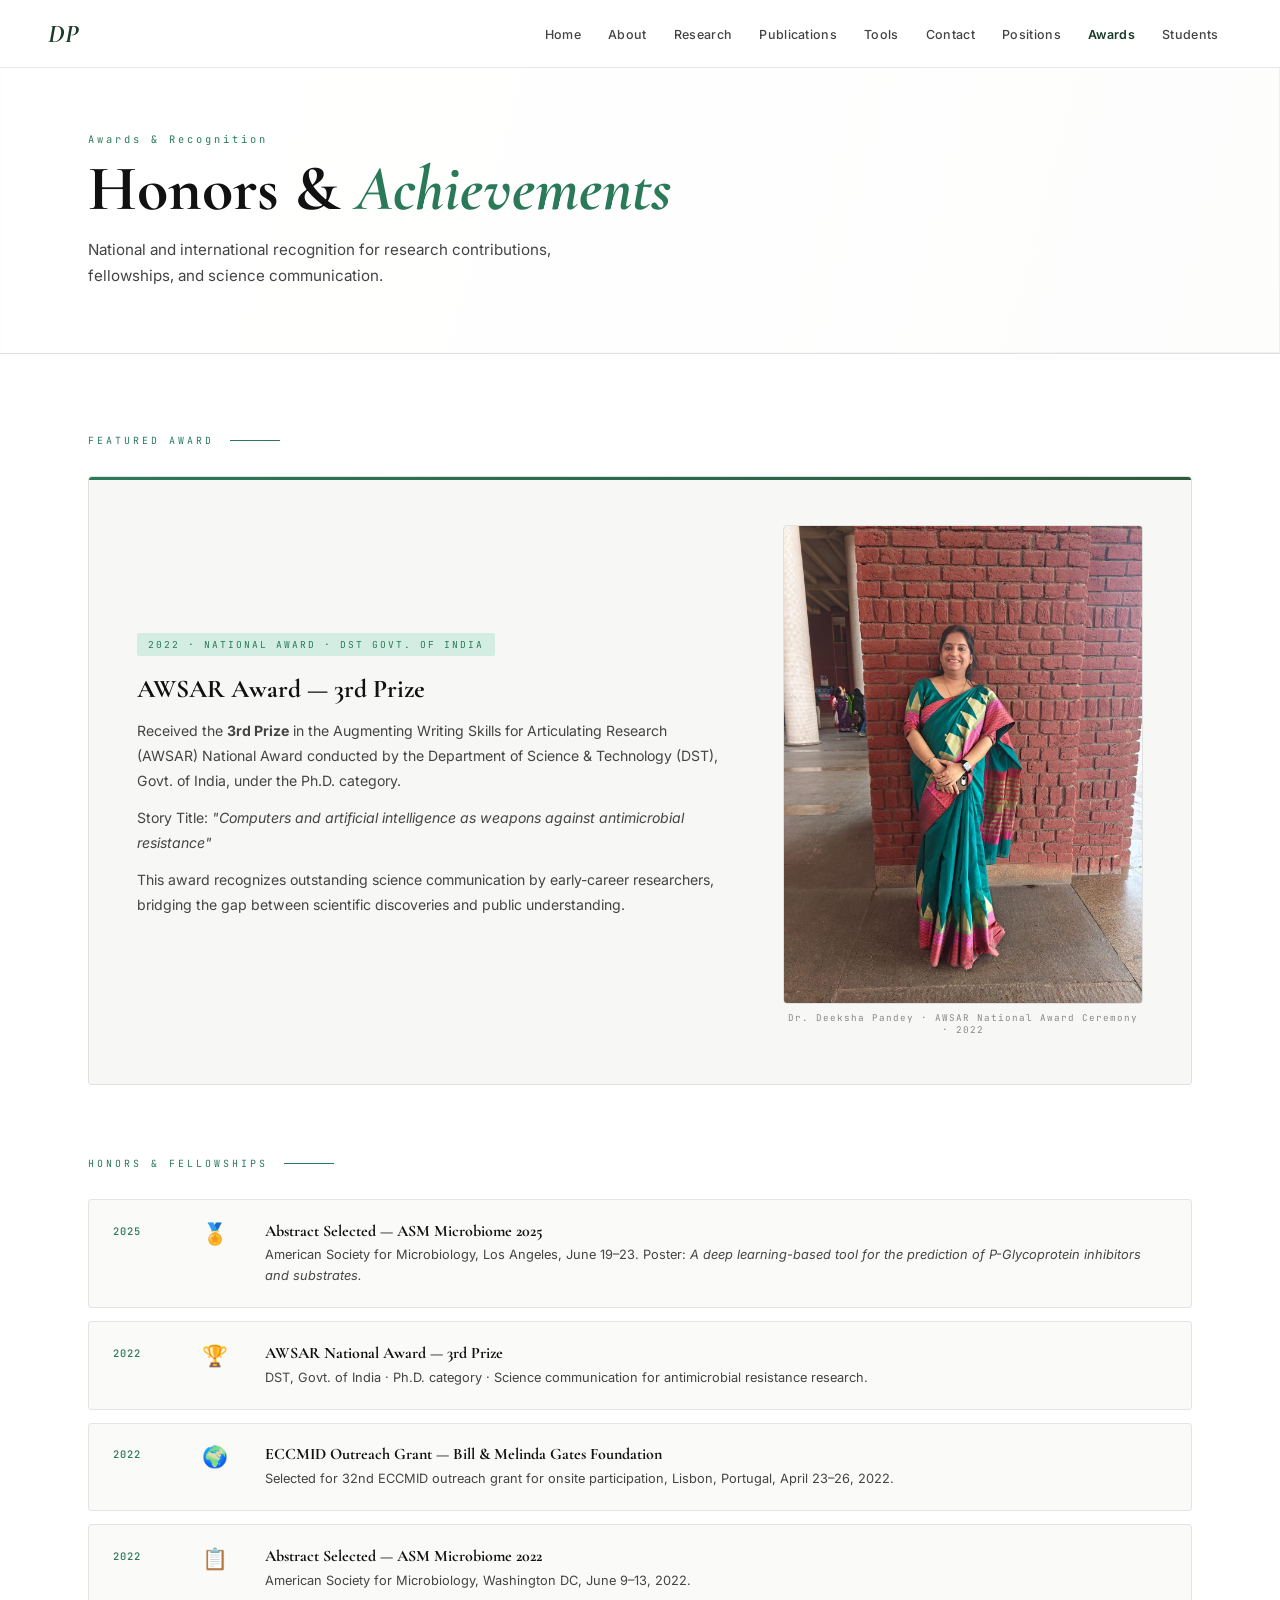
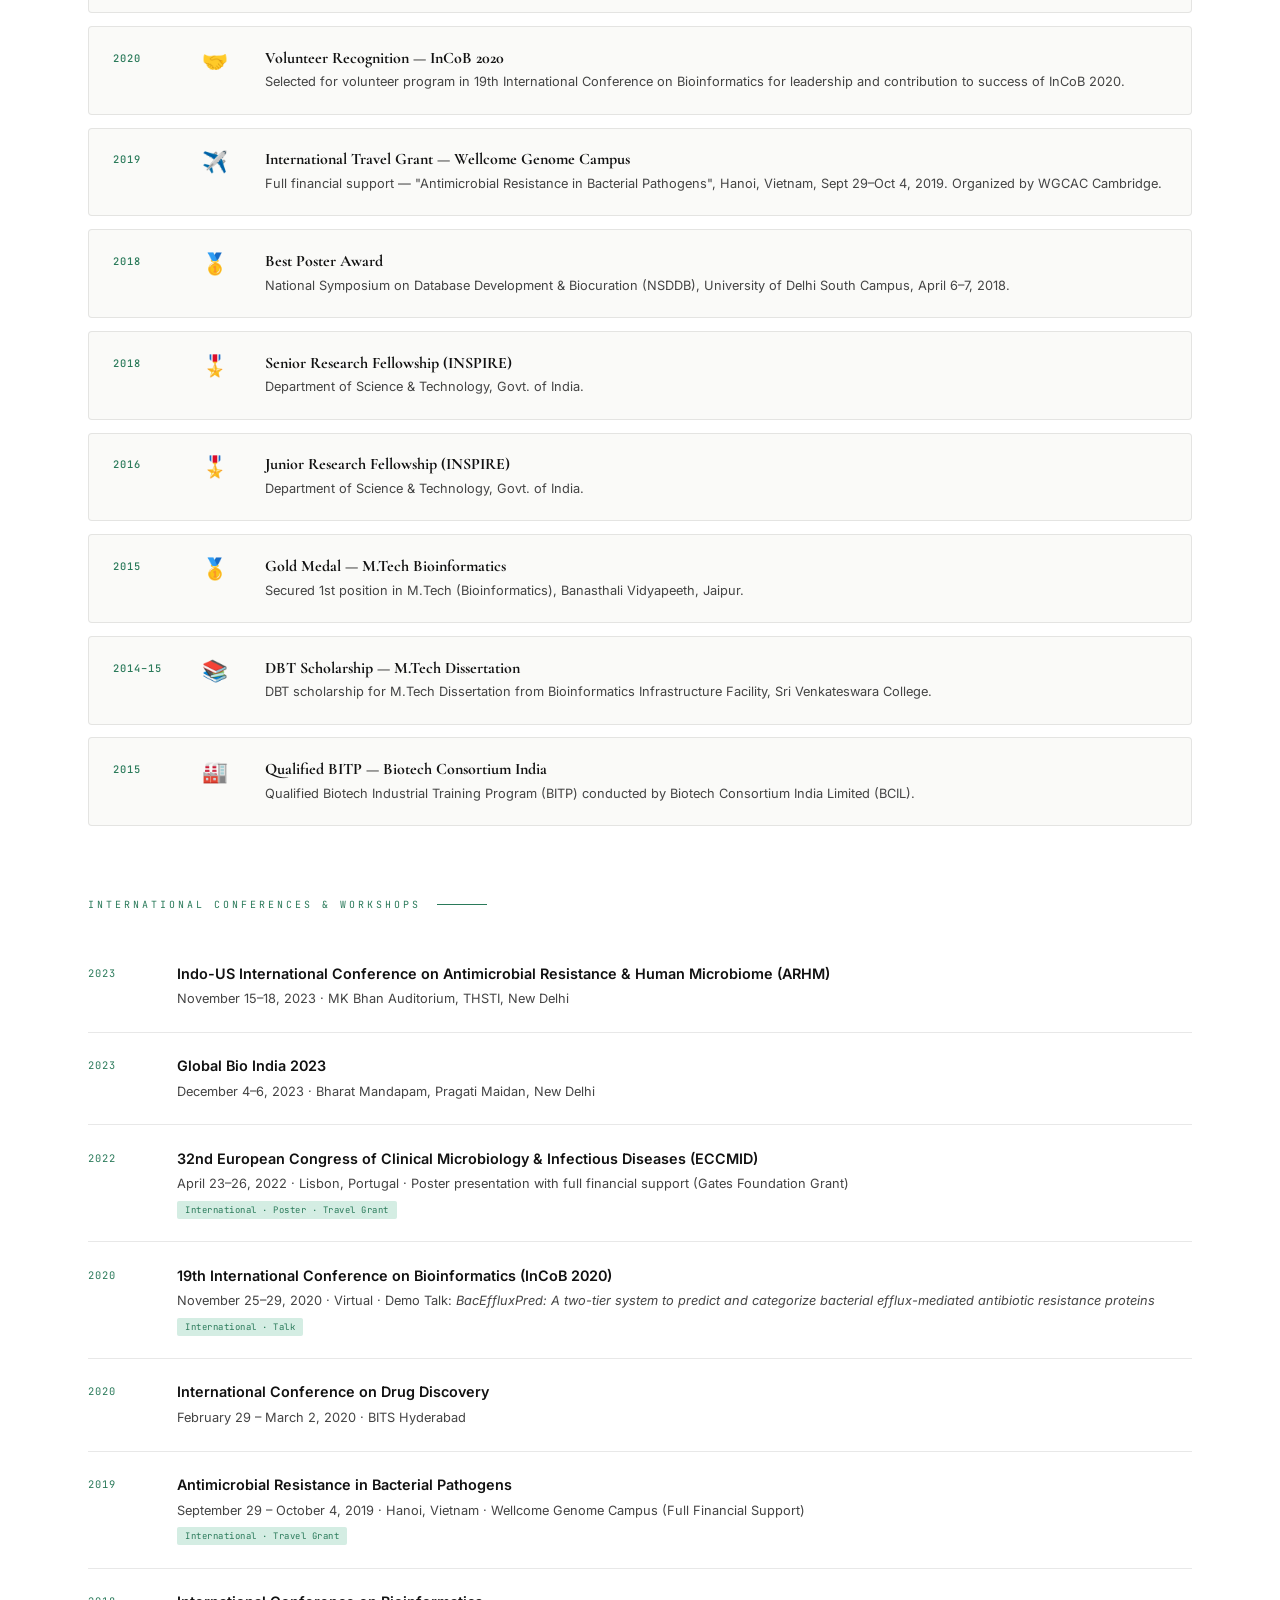
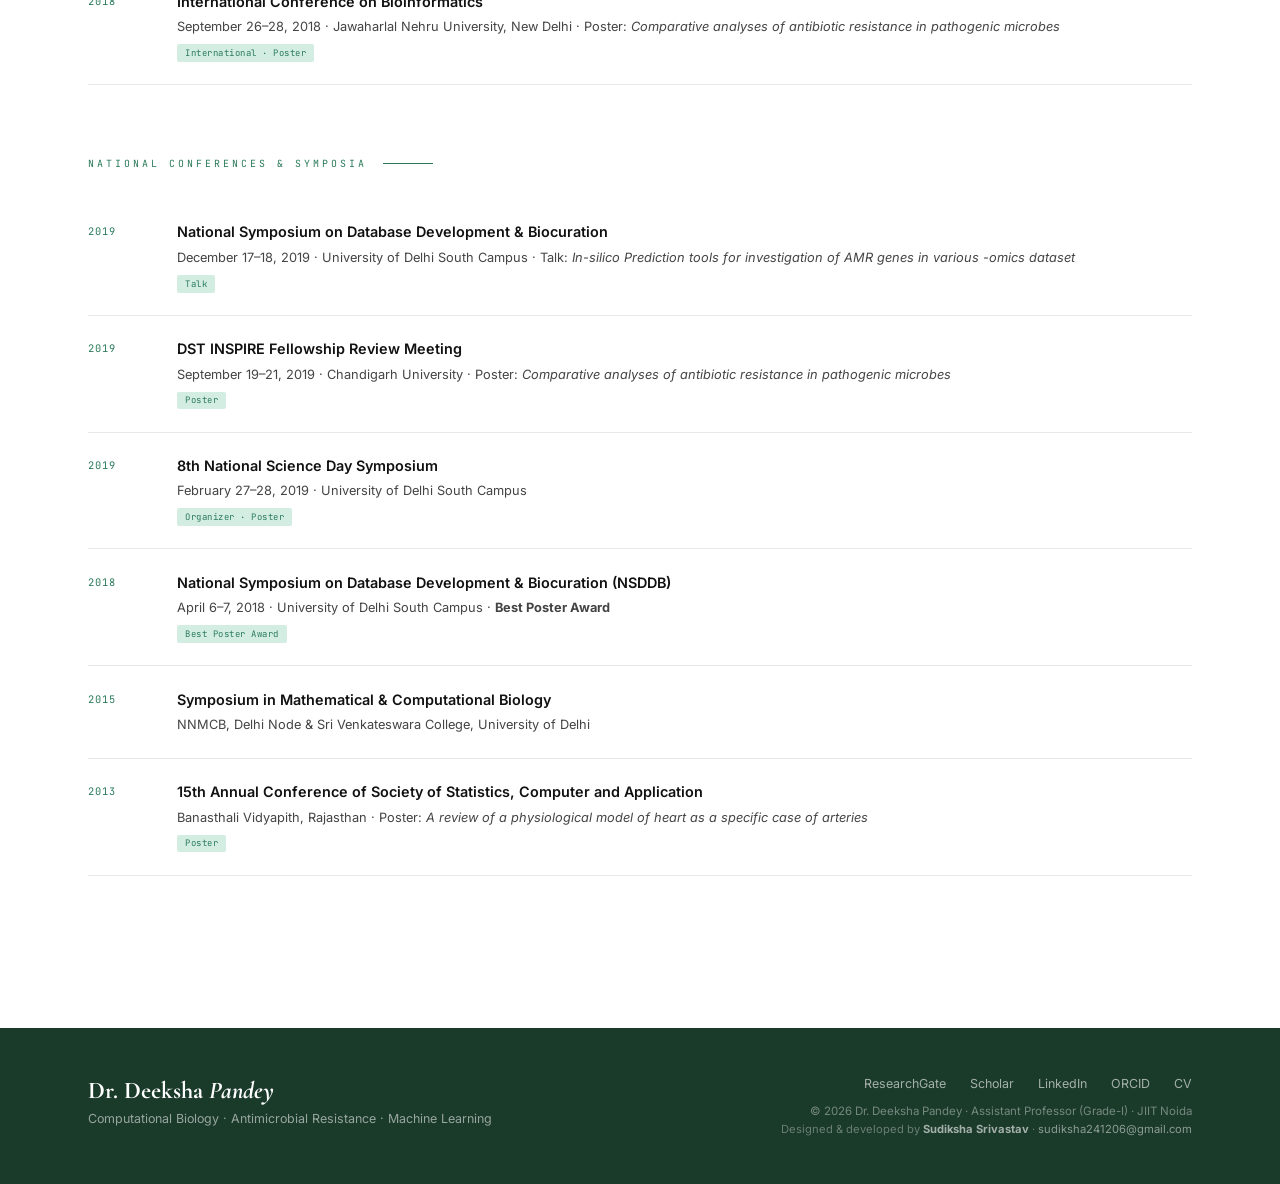
==== commit 35f5d24d: "Updated layout of website" ====
--- a/awards.html
+++ b/awards.html
@@ -7,227 +7,201 @@
   <link rel="stylesheet" href="style.css" />
   <link rel="preconnect" href="https://fonts.googleapis.com">
   <link rel="preconnect" href="https://fonts.gstatic.com" crossorigin>
-  <link href="https://fonts.googleapis.com/css2?family=Playfair+Display:ital,wght@0,400;0,700;1,400&family=DM+Sans:wght@300;400;500&family=Space+Mono:wght@400;700&display=swap" rel="stylesheet">
+  <link href="https://fonts.googleapis.com/css2?family=Cormorant+Garamond:ital,wght@0,400;0,600;0,700;1,400;1,600&family=Inter:wght@300;400;500;600&family=JetBrains+Mono:wght@400;500&display=swap" rel="stylesheet">
   <style>
     .page-hero {
-      min-height: 38vh;
-      display: flex;
-      align-items: flex-end;
-      padding: 8rem 3rem 4rem;
-      background: radial-gradient(ellipse at 20% 50%, rgba(0,0,0,0.03) 0%, transparent 60%), var(--bg);
+      padding: calc(var(--nav-h) + 4rem) 0 4rem;
+      background: var(--bg2);
       border-bottom: 1px solid var(--border);
     }
+    .page-hero-inner { max-width: 1200px; margin: 0 auto; padding: 0 3rem; }
+    .page-hero-inner .sec-num { margin-bottom: 0.5rem; }
     .page-hero h1 {
       font-family: var(--font-display);
-      font-size: clamp(3rem, 6vw, 6rem);
-      font-weight: 400;
-      font-style: italic;
-      color: var(--accent);
-      line-height: 1.05;
-    }
-    .page-hero p {
-      font-size: 1rem;
-      color: var(--text-muted);
-      margin-top: 1rem;
-      max-width: 560px;
-    }
-    .page-section {
-      max-width: 1100px;
-      margin: 0 auto;
-      padding: 5rem 3rem;
-    }
-    .page-category {
-      margin-bottom: 4rem;
-    }
-    .page-category-title {
+      font-size: clamp(2.8rem, 5vw, 4.5rem);
+      font-weight: 700;
+      color: var(--text);
+      line-height: 1.1;
+      margin-bottom: 0.8rem;
+    }
+    .page-hero h1 em { font-style: italic; color: var(--teal); }
+    .page-hero p { font-size: 0.95rem; color: var(--text-muted); max-width: 500px; line-height: 1.7; }
+
+    .page-content { max-width: 1200px; margin: 0 auto; padding: 5rem 3rem; }
+    .page-block { margin-bottom: 4.5rem; }
+    .block-title {
       font-family: var(--font-mono);
-      font-size: 0.65rem;
-      letter-spacing: 4px;
+      font-size: 0.62rem;
+      letter-spacing: 3px;
       text-transform: uppercase;
-      color: var(--accent);
-      margin-bottom: 2rem;
+      color: var(--teal);
+      margin-bottom: 1.8rem;
       display: flex;
       align-items: center;
       gap: 1rem;
     }
-    .page-category-title::after {
-      content: '';
-      flex: 1;
-      max-width: 60px;
-      height: 1px;
-      background: var(--accent);
-    }
-
-    .award-feature {
+    .block-title::after { content: ''; flex: 1; max-width: 50px; height: 1px; background: var(--teal); }
+
+    .feature-award {
       display: grid;
-      grid-template-columns: 1fr 380px;
+      grid-template-columns: 1fr 360px;
       gap: 4rem;
       align-items: center;
-      background: var(--surface);
+      background: var(--bg2);
       border: 1px solid var(--border);
+      border-radius: var(--radius);
       padding: 3rem;
-      margin-bottom: 2rem;
       position: relative;
       overflow: hidden;
     }
-    .award-feature::before {
+    .feature-award::before {
       content: '';
       position: absolute;
       top: 0; left: 0; right: 0;
       height: 3px;
-      background: linear-gradient(90deg, var(--accent), var(--accent2));
-    }
-    .award-feature-text h3 {
+      background: linear-gradient(90deg, var(--teal), var(--accent2));
+    }
+    .feature-award-text .af-tag {
+      font-family: var(--font-mono);
+      font-size: 0.6rem;
+      letter-spacing: 2px;
+      text-transform: uppercase;
+      color: var(--teal);
+      background: var(--teal-light);
+      padding: 0.3rem 0.7rem;
+      border-radius: 2px;
+      display: inline-block;
+      margin-bottom: 1rem;
+    }
+    .feature-award-text h3 {
       font-family: var(--font-display);
       font-size: 1.6rem;
       font-weight: 700;
       color: var(--text);
-      margin-bottom: 0.5rem;
+      margin-bottom: 0.8rem;
       line-height: 1.3;
     }
-    .award-feature-text .af-year {
-      font-family: var(--font-mono);
-      font-size: 0.68rem;
-      letter-spacing: 2px;
-      color: var(--accent);
-      margin-bottom: 1rem;
-      display: block;
-    }
-    .award-feature-text p {
-      font-size: 0.92rem;
-      color: var(--text-muted);
-      line-height: 1.8;
-    }
-    .award-feature-img {
-      position: relative;
-    }
-    .award-feature-img img {
+    .feature-award-text p { font-size: 0.88rem; color: var(--text-muted); line-height: 1.8; margin-bottom: 0.7rem; }
+    .feature-award-img img {
       width: 100%;
+      border-radius: var(--radius);
       border: 1px solid var(--border);
       display: block;
     }
-    .award-feature-img .img-caption {
+    .feature-award-img .img-cap {
       font-family: var(--font-mono);
-      font-size: 0.6rem;
+      font-size: 0.58rem;
       letter-spacing: 1px;
       color: var(--text-dim);
       text-align: center;
-      margin-top: 0.6rem;
-    }
-
-    .awards-list { display: flex; flex-direction: column; gap: 1rem; }
+      margin-top: 0.5rem;
+    }
+
+    .awards-list { display: flex; flex-direction: column; gap: 0.8rem; }
     .award-row {
       display: grid;
-      grid-template-columns: 80px 40px 1fr;
+      grid-template-columns: 70px 44px 1fr;
       gap: 1.2rem;
       align-items: flex-start;
-      padding: 1.4rem 1.5rem;
+      padding: 1.3rem 1.5rem;
       background: var(--surface);
       border: 1px solid var(--border);
-      transition: all 0.3s ease;
-    }
-    .award-row:hover {
-      transform: translateX(4px);
-      border-color: var(--accent);
-    }
-    .award-row .ar-year {
-      font-family: var(--font-mono);
-      font-size: 0.68rem;
-      color: var(--accent);
-      letter-spacing: 1px;
-      padding-top: 0.2rem;
-    }
-    .award-row .ar-icon { font-size: 1.4rem; padding-top: 0.1rem; }
-    .award-row h4 {
-      font-family: var(--font-display);
-      font-size: 0.95rem;
-      font-weight: 700;
-      color: var(--text);
-      margin-bottom: 0.3rem;
-    }
-    .award-row p {
-      font-size: 0.82rem;
-      color: var(--text-muted);
-      line-height: 1.6;
-    }
-
-    .conf-list { display: flex; flex-direction: column; gap: 0; }
+      border-radius: var(--radius);
+      transition: transform 0.2s, border-color 0.2s, box-shadow 0.2s;
+    }
+    .award-row:hover { transform: translateX(5px); border-color: rgba(42,122,90,0.3); box-shadow: 0 4px 16px rgba(0,0,0,0.06); }
+    .ar-year { font-family: var(--font-mono); font-size: 0.65rem; color: var(--teal); letter-spacing: 1px; padding-top: 3px; font-weight: 500; }
+    .ar-icon { font-size: 1.3rem; }
+    .award-row h4 { font-family: var(--font-display); font-size: 1rem; font-weight: 700; color: var(--text); margin-bottom: 0.3rem; }
+    .award-row p { font-size: 0.8rem; color: var(--text-muted); line-height: 1.6; }
+
+    .conf-list { display: flex; flex-direction: column; }
     .conf-item {
       display: grid;
-      grid-template-columns: 70px 1fr;
+      grid-template-columns: 65px 1fr;
       gap: 1.5rem;
       padding: 1.4rem 0;
       border-bottom: 1px solid var(--border);
-    }
-    .conf-item:hover { background: rgba(0,0,0,0.015); }
-    .conf-year {
-      font-family: var(--font-mono);
-      font-size: 0.68rem;
-      color: var(--accent);
-      letter-spacing: 1px;
-      padding-top: 0.2rem;
-    }
-    .conf-content h4 {
-      font-size: 0.9rem;
-      font-weight: 500;
-      color: var(--text);
-      margin-bottom: 0.3rem;
-      line-height: 1.5;
-    }
-    .conf-content p {
-      font-size: 0.8rem;
-      color: var(--text-muted);
-      line-height: 1.6;
-    }
-    .conf-tag {
+      transition: background 0.2s;
+    }
+    .conf-item:hover { background: var(--bg2); margin: 0 -1rem; padding: 1.4rem 1rem; border-radius: var(--radius); }
+    .conf-year { font-family: var(--font-mono); font-size: 0.65rem; color: var(--teal); letter-spacing: 1px; padding-top: 3px; }
+    .conf-content h4 { font-size: 0.9rem; font-weight: 600; color: var(--text); margin-bottom: 0.3rem; line-height: 1.5; }
+    .conf-content p { font-size: 0.8rem; color: var(--text-muted); line-height: 1.6; }
+    .conf-chip {
       display: inline-block;
       margin-top: 0.4rem;
       font-family: var(--font-mono);
-      font-size: 0.55rem;
-      letter-spacing: 1px;
-      color: var(--accent);
-      border: 1px solid rgba(0,0,0,0.15);
-      padding: 0.15rem 0.5rem;
-    }
-
-    @media (max-width: 900px) {
-      .award-feature { grid-template-columns: 1fr; gap: 2rem; }
-      .award-feature-img { max-width: 400px; }
+      font-size: 0.56rem;
+      letter-spacing: 0.5px;
+      color: var(--teal);
+      background: var(--teal-light);
+      padding: 0.18rem 0.5rem;
+      border-radius: 2px;
+    }
+    @media (max-width: 900px) { .feature-award { grid-template-columns: 1fr; } }
+
+    .page-hero {
+      position: relative;
+      overflow: hidden;
+    }
+    .page-hero-bg {
+      position: absolute;
+      inset: 0;
+      z-index: 0;
+    }
+    .page-hero-bg img {
+      width: 100%;
+      height: 100%;
+      object-fit: cover;
+      object-position: center;
+    }
+    .page-hero-bg-overlay {
+      position: absolute;
+      inset: 0;
+      background: linear-gradient(105deg, rgba(255,255,255,0.97) 0%, rgba(255,255,255,0.93) 50%, rgba(255,255,255,0.75) 100%);
+    }
+    .page-hero-inner {
+      position: relative;
+      z-index: 2;
     }
     @media (max-width: 768px) {
-      .page-hero { padding: 7rem 1.5rem 3rem; }
-      .page-section { padding: 3rem 1.5rem; }
-      .award-row { grid-template-columns: 60px 36px 1fr; gap: 0.8rem; }
-      .conf-item { grid-template-columns: 55px 1fr; gap: 1rem; }
+      .page-hero-inner { padding: 0 1.5rem; }
+      .page-content { padding: 3rem 1.5rem; }
+      .award-row { grid-template-columns: 55px 36px 1fr; }
+      .conf-item { grid-template-columns: 50px 1fr; }
     }
   </style>
 </head>
 <body>
+
   <nav id="navbar">
-    <div class="nav-logo"><a href="index.html" style="text-decoration:none;color:inherit;">DP</a></div>
+    <div class="nav-logo"><a href="index.html">DP</a></div>
     <ul class="nav-links">
       <li><a href="index.html#home">Home</a></li>
       <li><a href="index.html#about">About</a></li>
       <li><a href="index.html#research">Research</a></li>
       <li><a href="index.html#publications">Publications</a></li>
       <li><a href="index.html#tools">Tools</a></li>
-      <li><a href="index.html#connect">Connect</a></li>
+      <li><a href="index.html#contact">Contact</a></li>
       <li><a href="positions.html">Positions</a></li>
-      <li><a href="awards.html" style="color:var(--accent);">Awards</a></li>
+      <li><a href="awards.html" class="active">Awards</a></li>
       <li><a href="students.html">Students</a></li>
     </ul>
     <button class="hamburger" id="hamburger" aria-label="Menu">
       <span></span><span></span><span></span>
     </button>
   </nav>
+
   <div class="mobile-menu" id="mobileMenu">
+    <button class="mobile-close" id="mobileClose">✕</button>
     <ul>
       <li><a href="index.html#home" onclick="closeMobile()">Home</a></li>
       <li><a href="index.html#about" onclick="closeMobile()">About</a></li>
       <li><a href="index.html#research" onclick="closeMobile()">Research</a></li>
       <li><a href="index.html#publications" onclick="closeMobile()">Publications</a></li>
       <li><a href="index.html#tools" onclick="closeMobile()">Tools</a></li>
-      <li><a href="index.html#connect" onclick="closeMobile()">Connect</a></li>
+      <li><a href="index.html#contact" onclick="closeMobile()">Contact</a></li>
       <li><a href="positions.html" onclick="closeMobile()">Positions</a></li>
       <li><a href="awards.html" onclick="closeMobile()">Awards</a></li>
       <li><a href="students.html" onclick="closeMobile()">Students</a></li>
@@ -235,41 +209,45 @@
   </div>
 
   <div class="page-hero">
-    <div>
-      <div class="section-label">Honors &amp; Recognition</div>
-      <h1>Awards &amp; <em>Achievements</em></h1>
+      <div class="page-hero-bg">
+      <img src="1779227140359_image.png" alt="" />
+      <div class="page-hero-bg-overlay"></div>
+    </div>
+    <div class="page-hero-inner">
+      <span class="sec-num">Awards &amp; Recognition</span>
+      <h1>Honors &amp; <em>Achievements</em></h1>
       <p>National and international recognition for research contributions, fellowships, and science communication.</p>
     </div>
   </div>
 
-  <div class="page-section">
-
-    <div class="page-category">
-      <div class="page-category-title">Featured Award</div>
-      <div class="award-feature">
-        <div class="award-feature-text">
-          <span class="af-year">2022 · National Award</span>
-          <h3>AWSAR Award — Department of Science &amp; Technology, Govt. of India</h3>
-          <p>Received the <strong>3rd Prize</strong> in the Augmenting Writing Skills for Articulating Research (AWSAR) National Award conducted by the Department of Science and Technology (DST), Govt. of India, under the Ph.D. category.</p>
-          <p style="margin-top:1rem;">Story Title: <em>"Computers and artificial intelligence as weapons against antimicrobial resistance"</em></p>
-          <p style="margin-top:1rem;">This award recognizes outstanding science communication by early-career researchers, bridging the gap between scientific discoveries and public understanding.</p>
-        </div>
-        <div class="award-feature-img">
+  <div class="page-content">
+
+    <div class="page-block">
+      <div class="block-title">Featured Award</div>
+      <div class="feature-award">
+        <div class="feature-award-text">
+          <span class="af-tag">2022 · National Award · DST Govt. of India</span>
+          <h3>AWSAR Award — 3rd Prize</h3>
+          <p>Received the <strong>3rd Prize</strong> in the Augmenting Writing Skills for Articulating Research (AWSAR) National Award conducted by the Department of Science &amp; Technology (DST), Govt. of India, under the Ph.D. category.</p>
+          <p>Story Title: <em>"Computers and artificial intelligence as weapons against antimicrobial resistance"</em></p>
+          <p>This award recognizes outstanding science communication by early-career researchers, bridging the gap between scientific discoveries and public understanding.</p>
+        </div>
+        <div class="feature-award-img">
           <img src="profile.jpeg" alt="Dr. Deeksha Pandey receiving AWSAR Award" />
-          <p class="img-caption">Dr. Deeksha Pandey · AWSAR National Award Ceremony · 2022</p>
-        </div>
-      </div>
-    </div>
-
-    <div class="page-category">
-      <div class="page-category-title">Honors &amp; Fellowships</div>
+          <p class="img-cap">Dr. Deeksha Pandey · AWSAR National Award Ceremony · 2022</p>
+        </div>
+      </div>
+    </div>
+
+    <div class="page-block">
+      <div class="block-title">Honors &amp; Fellowships</div>
       <div class="awards-list">
         <div class="award-row">
           <div class="ar-year">2025</div>
           <div class="ar-icon">🏅</div>
           <div>
             <h4>Abstract Selected — ASM Microbiome 2025</h4>
-            <p>American Society for Microbiology (ASM) Microbiome 2025 meeting, Los Angeles, June 19–23, 2025. Poster: <em>A deep learning-based tool for the prediction of P-Glycoprotein inhibitors and substrates.</em></p>
+            <p>American Society for Microbiology, Los Angeles, June 19–23. Poster: <em>A deep learning-based tool for the prediction of P-Glycoprotein inhibitors and substrates.</em></p>
           </div>
         </div>
         <div class="award-row">
@@ -285,7 +263,7 @@
           <div class="ar-icon">🌍</div>
           <div>
             <h4>ECCMID Outreach Grant — Bill &amp; Melinda Gates Foundation</h4>
-            <p>Selected for 32nd ECCMID outreach grant for onsite participation at the European Congress of Clinical Microbiology &amp; Infectious Diseases, Lisbon, Portugal, April 23–26, 2022.</p>
+            <p>Selected for 32nd ECCMID outreach grant for onsite participation, Lisbon, Portugal, April 23–26, 2022.</p>
           </div>
         </div>
         <div class="award-row">
@@ -293,7 +271,7 @@
           <div class="ar-icon">📋</div>
           <div>
             <h4>Abstract Selected — ASM Microbiome 2022</h4>
-            <p>American Society for Microbiology, Washington DC, June 9–13, 2022 (Not Availed).</p>
+            <p>American Society for Microbiology, Washington DC, June 9–13, 2022.</p>
           </div>
         </div>
         <div class="award-row">
@@ -301,7 +279,7 @@
           <div class="ar-icon">🤝</div>
           <div>
             <h4>Volunteer Recognition — InCoB 2020</h4>
-            <p>Selected for volunteer program in 19th International Conference on Bioinformatics (InCoB 2020) for leadership and contribution to the success of the conference (November 25–29, 2020).</p>
+            <p>Selected for volunteer program in 19th International Conference on Bioinformatics for leadership and contribution to success of InCoB 2020.</p>
           </div>
         </div>
         <div class="award-row">
@@ -309,7 +287,7 @@
           <div class="ar-icon">✈️</div>
           <div>
             <h4>International Travel Grant — Wellcome Genome Campus</h4>
-            <p>Selected for participation with full financial support — "Antimicrobial Resistance in Bacterial Pathogens", Hanoi, Vietnam, September 29 – October 4, 2019. Organized by WGCAC Cambridge.</p>
+            <p>Full financial support — "Antimicrobial Resistance in Bacterial Pathogens", Hanoi, Vietnam, Sept 29–Oct 4, 2019. Organized by WGCAC Cambridge.</p>
           </div>
         </div>
         <div class="award-row">
@@ -337,11 +315,11 @@
           </div>
         </div>
         <div class="award-row">
-          <div class="ar-year">2015–16</div>
-          <div class="ar-icon">🔬</div>
-          <div>
-            <h4>Junior Research Fellow — DST</h4>
-            <p>Department of Science &amp; Technology, Govt. of India.</p>
+          <div class="ar-year">2015</div>
+          <div class="ar-icon">🥇</div>
+          <div>
+            <h4>Gold Medal — M.Tech Bioinformatics</h4>
+            <p>Secured 1st position in M.Tech (Bioinformatics), Banasthali Vidyapeeth, Jaipur.</p>
           </div>
         </div>
         <div class="award-row">
@@ -349,15 +327,7 @@
           <div class="ar-icon">📚</div>
           <div>
             <h4>DBT Scholarship — M.Tech Dissertation</h4>
-            <p>DBT scholarship for studentship to earn M.Tech Dissertation from Bioinformatics Infrastructure Facility, Sri Venkateswara College.</p>
-          </div>
-        </div>
-        <div class="award-row">
-          <div class="ar-year">2015</div>
-          <div class="ar-icon">🥇</div>
-          <div>
-            <h4>Gold Medal — M.Tech Bioinformatics</h4>
-            <p>Secured 1st position in M.Tech (Bioinformatics), Banasthali Vidyapeeth, Jaipur.</p>
+            <p>DBT scholarship for M.Tech Dissertation from Bioinformatics Infrastructure Facility, Sri Venkateswara College.</p>
           </div>
         </div>
         <div class="award-row">
@@ -371,13 +341,13 @@
       </div>
     </div>
 
-    <div class="page-category">
-      <div class="page-category-title">International Conferences &amp; Workshops</div>
+    <div class="page-block">
+      <div class="block-title">International Conferences &amp; Workshops</div>
       <div class="conf-list">
         <div class="conf-item">
           <div class="conf-year">2023</div>
           <div class="conf-content">
-            <h4>Indo-US International Conference and Workshop on Antimicrobial Resistance and Human Microbiome (ARHM)</h4>
+            <h4>Indo-US International Conference on Antimicrobial Resistance &amp; Human Microbiome (ARHM)</h4>
             <p>November 15–18, 2023 · MK Bhan Auditorium, THSTI, New Delhi</p>
           </div>
         </div>
@@ -393,7 +363,7 @@
           <div class="conf-content">
             <h4>32nd European Congress of Clinical Microbiology &amp; Infectious Diseases (ECCMID)</h4>
             <p>April 23–26, 2022 · Lisbon, Portugal · Poster presentation with full financial support (Gates Foundation Grant)</p>
-            <span class="conf-tag">International · Poster</span>
+            <span class="conf-chip">International · Poster · Travel Grant</span>
           </div>
         </div>
         <div class="conf-item">
@@ -401,7 +371,7 @@
           <div class="conf-content">
             <h4>19th International Conference on Bioinformatics (InCoB 2020)</h4>
             <p>November 25–29, 2020 · Virtual · Demo Talk: <em>BacEffluxPred: A two-tier system to predict and categorize bacterial efflux-mediated antibiotic resistance proteins</em></p>
-            <span class="conf-tag">International · Talk</span>
+            <span class="conf-chip">International · Talk</span>
           </div>
         </div>
         <div class="conf-item">
@@ -412,18 +382,11 @@
           </div>
         </div>
         <div class="conf-item">
-          <div class="conf-year">2020</div>
-          <div class="conf-content">
-            <h4>EMBO | IndiaBioscience Grants Writing Workshop</h4>
-            <p>June 18 – July 10, 2020 · Online</p>
-          </div>
-        </div>
-        <div class="conf-item">
           <div class="conf-year">2019</div>
           <div class="conf-content">
             <h4>Antimicrobial Resistance in Bacterial Pathogens</h4>
-            <p>September 29 – October 4, 2019 · Hanoi, Vietnam · Wellcome Genome Campus Advanced Courses (Full Financial Support)</p>
-            <span class="conf-tag">International · Travel Grant</span>
+            <p>September 29 – October 4, 2019 · Hanoi, Vietnam · Wellcome Genome Campus (Full Financial Support)</p>
+            <span class="conf-chip">International · Travel Grant</span>
           </div>
         </div>
         <div class="conf-item">
@@ -431,21 +394,21 @@
           <div class="conf-content">
             <h4>International Conference on Bioinformatics</h4>
             <p>September 26–28, 2018 · Jawaharlal Nehru University, New Delhi · Poster: <em>Comparative analyses of antibiotic resistance in pathogenic microbes</em></p>
-            <span class="conf-tag">International · Poster</span>
-          </div>
-        </div>
-      </div>
-    </div>
-
-    <div class="page-category">
-      <div class="page-category-title">National Conferences &amp; Symposia</div>
+            <span class="conf-chip">International · Poster</span>
+          </div>
+        </div>
+      </div>
+    </div>
+
+    <div class="page-block">
+      <div class="block-title">National Conferences &amp; Symposia</div>
       <div class="conf-list">
         <div class="conf-item">
           <div class="conf-year">2019</div>
           <div class="conf-content">
-            <h4>National Symposium on Database Development and Biocuration</h4>
-            <p>December 17–18, 2019 · University of Delhi South Campus · Talk: <em>In-silico Prediction tools for investigation of antimicrobial resistance genes in various -omics dataset</em></p>
-            <span class="conf-tag">Talk</span>
+            <h4>National Symposium on Database Development &amp; Biocuration</h4>
+            <p>December 17–18, 2019 · University of Delhi South Campus · Talk: <em>In-silico Prediction tools for investigation of AMR genes in various -omics dataset</em></p>
+            <span class="conf-chip">Talk</span>
           </div>
         </div>
         <div class="conf-item">
@@ -453,15 +416,15 @@
           <div class="conf-content">
             <h4>DST INSPIRE Fellowship Review Meeting</h4>
             <p>September 19–21, 2019 · Chandigarh University · Poster: <em>Comparative analyses of antibiotic resistance in pathogenic microbes</em></p>
-            <span class="conf-tag">Poster</span>
+            <span class="conf-chip">Poster</span>
           </div>
         </div>
         <div class="conf-item">
           <div class="conf-year">2019</div>
           <div class="conf-content">
             <h4>8th National Science Day Symposium</h4>
-            <p>February 27–28, 2019 · University of Delhi South Campus · Poster: <em>In-silico tools for comparative analyses of antibiotic resistance in pathogenic microbes</em></p>
-            <span class="conf-tag">Organizer · Poster</span>
+            <p>February 27–28, 2019 · University of Delhi South Campus</p>
+            <span class="conf-chip">Organizer · Poster</span>
           </div>
         </div>
         <div class="conf-item">
@@ -469,7 +432,7 @@
           <div class="conf-content">
             <h4>National Symposium on Database Development &amp; Biocuration (NSDDB)</h4>
             <p>April 6–7, 2018 · University of Delhi South Campus · <strong>Best Poster Award</strong></p>
-            <span class="conf-tag">Best Poster Award</span>
+            <span class="conf-chip">Best Poster Award</span>
           </div>
         </div>
         <div class="conf-item">
@@ -484,7 +447,7 @@
           <div class="conf-content">
             <h4>15th Annual Conference of Society of Statistics, Computer and Application</h4>
             <p>Banasthali Vidyapith, Rajasthan · Poster: <em>A review of a physiological model of heart as a specific case of arteries</em></p>
-            <span class="conf-tag">Poster</span>
+            <span class="conf-chip">Poster</span>
           </div>
         </div>
       </div>
@@ -494,18 +457,24 @@
 
   <footer class="footer">
     <div class="footer-inner">
-      <div class="footer-logo">Dr. Deeksha <em>Pandey</em></div>
-      <p class="footer-tagline">Computational Biology · Antimicrobial Resistance · Machine Learning</p>
-      <div class="footer-links">
-        <a href="https://www.researchgate.net/profile/Deeksha_Pandey4" target="_blank">ResearchGate</a>
-        <a href="https://scholar.google.co.in/citations?hl=en&user=V13V4i8AAAAJ" target="_blank">Scholar</a>
-        <a href="https://www.linkedin.com/in/deeksha-pandey-b1a76788/" target="_blank">LinkedIn</a>
-        <a href="https://orcid.org/0000-0002-7847-9870" target="_blank">ORCID</a>
-        <a href="CV_Deeksha_Pandey.pdf" target="_blank">Download CV</a>
-      </div>
-      <p class="footer-copy">© 2026 Dr. Deeksha Pandey · Assistant Professor (Grade-I) · Jaypee Institute of Information Technology</p>
+      <div class="footer-left">
+        <div class="footer-logo">Dr. Deeksha <em>Pandey</em></div>
+        <p>Computational Biology · Antimicrobial Resistance · Machine Learning</p>
+      </div>
+      <div class="footer-right">
+        <div class="footer-links">
+          <a href="https://www.researchgate.net/profile/Deeksha_Pandey4" target="_blank">ResearchGate</a>
+          <a href="https://scholar.google.co.in/citations?hl=en&user=V13V4i8AAAAJ" target="_blank">Scholar</a>
+          <a href="https://www.linkedin.com/in/deeksha-pandey-b1a76788/" target="_blank">LinkedIn</a>
+          <a href="https://orcid.org/0000-0002-7847-9870" target="_blank">ORCID</a>
+          <a href="CV_Deeksha_Pandey.pdf" target="_blank">CV</a>
+        </div>
+        <p class="footer-copy">© 2026 Dr. Deeksha Pandey · Assistant Professor (Grade-I) · JIIT Noida</p>
+        <p class="footer-created">Designed &amp; developed by <strong>Sudiksha Srivastav</strong> · <a href="mailto:sudiksha241206@gmail.com">sudiksha241206@gmail.com</a></p>
+      </div>
     </div>
   </footer>
+
   <script src="script.js"></script>
 </body>
 </html>
--- a/style.css
+++ b/style.css
@@ -1,1009 +1,647 @@
-
 :root {
   --bg: #ffffff;
-  --bg2: #f4f4f4;
-  --bg3: #eeeeee;
-  --surface: #f9f9f9;
-  --border: rgba(0, 0, 0, 0.12);
-  --accent: #111111;
-  --accent2: #333333;
-  --accent3: #555555;
+  --bg2: #f7f7f5;
+  --bg3: #efefec;
+  --surface: #fafaf8;
+  --border: rgba(0,0,0,0.09);
+  --border-strong: rgba(0,0,0,0.16);
+  --accent: #1a3a2a;
+  --accent2: #2d5a3d;
+  --accent-light: #e8f0eb;
+  --teal: #2a7a5a;
+  --teal-light: #d4ede3;
   --text: #111111;
   --text-muted: #444444;
   --text-dim: #888888;
-  --white: #111111;
-  --font-display: 'Playfair Display', Georgia, serif;
-  --font-body: 'DM Sans', sans-serif;
-  --font-mono: 'Space Mono', monospace;
+  --font-display: 'Cormorant Garamond', Georgia, serif;
+  --font-body: 'Inter', sans-serif;
+  --font-mono: 'JetBrains Mono', monospace;
+  --radius: 4px;
+  --nav-h: 68px;
 }
 
 *, *::before, *::after { box-sizing: border-box; margin: 0; padding: 0; }
-
 html { scroll-behavior: smooth; }
-
 body {
   font-family: var(--font-body);
   background: var(--bg);
   color: var(--text);
   overflow-x: hidden;
-  line-height: 1.7;
-}
-
+  -webkit-font-smoothing: antialiased;
+}
+::selection { background: var(--accent); color: #fff; }
 ::-webkit-scrollbar { width: 4px; }
-::-webkit-scrollbar-track { background: var(--bg); }
-::-webkit-scrollbar-thumb { background: var(--accent); border-radius: 2px; }
+::-webkit-scrollbar-track { background: var(--bg2); }
+::-webkit-scrollbar-thumb { background: var(--accent2); border-radius: 2px; }
 
 #navbar {
   position: fixed;
   top: 0; left: 0; right: 0;
   z-index: 1000;
+  height: var(--nav-h);
   display: flex;
   align-items: center;
   justify-content: space-between;
-  padding: 1.2rem 3rem;
-  background: rgba(255, 255, 255, 0.92);
+  padding: 0 3rem;
+  background: rgba(255,255,255,0.96);
   backdrop-filter: blur(20px);
   border-bottom: 1px solid var(--border);
-  transition: all 0.3s ease;
-}
-
-#navbar.scrolled {
-  padding: 0.8rem 3rem;
-  background: rgba(255, 255, 255, 0.99);
-  box-shadow: 0 2px 20px rgba(0,0,0,0.08);
-}
-
-.nav-logo {
-  font-family: var(--font-display);
-  font-size: 1.5rem;
-  font-weight: 700;
+  transition: box-shadow 0.3s;
+}
+#navbar.scrolled { box-shadow: 0 2px 20px rgba(0,0,0,0.07); }
+.nav-logo a {
+  font-family: var(--font-display);
+  font-size: 1.6rem;
+  font-weight: 700;
+  font-style: italic;
   color: var(--accent);
-  letter-spacing: 2px;
-  cursor: default;
-}
-
-.nav-links {
-  display: flex;
-  list-style: none;
-  gap: 2.5rem;
-}
-
+  text-decoration: none;
+  letter-spacing: 1px;
+}
+.nav-links { display: flex; list-style: none; gap: 0; }
 .nav-links a {
-  font-family: var(--font-mono);
-  font-size: 0.7rem;
+  font-family: var(--font-body);
+  font-size: 0.78rem;
+  font-weight: 500;
   text-decoration: none;
   color: var(--text-muted);
-  letter-spacing: 2px;
-  text-transform: uppercase;
-  transition: color 0.3s ease;
-  position: relative;
-}
-
-.nav-links a::after {
-  content: '';
-  position: absolute;
-  bottom: -4px;
-  left: 0; right: 0;
-  height: 1px;
-  background: var(--accent);
-  transform: scaleX(0);
-  transition: transform 0.3s ease;
-}
-
-.nav-links a:hover { color: var(--accent); }
-.nav-links a:hover::after { transform: scaleX(1); }
-
-.hamburger {
-  display: none;
-  flex-direction: column;
-  gap: 5px;
-  background: none;
-  border: none;
-  cursor: pointer;
-  padding: 4px;
-}
-
-.hamburger span {
-  display: block;
-  width: 24px;
-  height: 1.5px;
-  background: var(--accent);
-  transition: all 0.3s ease;
-}
+  letter-spacing: 0.3px;
+  padding: 0.4rem 0.85rem;
+  border-radius: var(--radius);
+  transition: color 0.2s, background 0.2s;
+}
+.nav-links a:hover { color: var(--accent); background: var(--accent-light); }
+.nav-links a.active { color: var(--accent); font-weight: 600; }
+
+.hamburger { display: none; flex-direction: column; gap: 5px; background: none; border: none; cursor: pointer; padding: 4px; }
+.hamburger span { display: block; width: 22px; height: 1.5px; background: var(--accent); transition: 0.3s; }
 
 .mobile-menu {
   display: none;
   position: fixed;
-  top: 0; left: 0; right: 0; bottom: 0;
-  background: rgba(255, 255, 255, 0.99);
+  inset: 0;
+  background: rgba(255,255,255,0.98);
+  backdrop-filter: blur(20px);
   z-index: 999;
   flex-direction: column;
   align-items: center;
   justify-content: center;
-}
-
+  gap: 0;
+}
 .mobile-menu.open { display: flex; }
-
-.mobile-menu ul {
-  list-style: none;
-  text-align: center;
-}
-
-.mobile-menu li { margin: 1.5rem 0; }
-
+.mobile-close {
+  position: absolute;
+  top: 1.5rem; right: 2rem;
+  background: none;
+  border: none;
+  font-size: 1.5rem;
+  cursor: pointer;
+  color: var(--text-muted);
+}
+.mobile-menu ul { list-style: none; text-align: center; }
+.mobile-menu li { margin: 0.9rem 0; }
 .mobile-menu a {
   font-family: var(--font-display);
-  font-size: 2rem;
-  color: var(--text);
-  text-decoration: none;
-  transition: color 0.3s;
-}
-
-.mobile-menu a:hover { color: var(--accent); }
+  font-size: 2.2rem;
+  font-style: italic;
+  color: var(--text);
+  text-decoration: none;
+  transition: color 0.2s;
+}
+.mobile-menu a:hover { color: var(--teal); }
 
 .hero {
   min-height: 100vh;
+  position: relative;
   display: flex;
   align-items: center;
-  position: relative;
+  padding-top: var(--nav-h);
   overflow: hidden;
-  padding: 6rem 3rem 4rem;
-  background: radial-gradient(ellipse at 20% 50%, rgba(0, 0, 0, 0.03) 0%, transparent 60%),
-              radial-gradient(ellipse at 80% 20%, rgba(0, 0, 0, 0.02) 0%, transparent 50%),
-              var(--bg);
-}
-
-.hero {
-  background-image: url('https://imgs.search.brave.com/XUKis0aqJp3jmuWavjoM2GD9etetsvWIwR9mq0eu_pE/rs:fit:860:0:0:0/g:ce/aHR0cHM6Ly9tZWRp/YS5nZXR0eWltYWdl/cy5jb20vaWQvMTM3/NDQwMzMzOC9waG90/by9kaWdpdGFsLWRh/dGEtYW5kLW5ldHdv/cmstY29tbXVuaWNh/dGlvbi5qcGc_cz02/MTJ4NjEyJnc9MCZr/PTIwJmM9SVl3dVho/SGtSUFJDOV9uN3l4/U2pWMnhaYVdlVUFP/V2FpYTBtN2cxaTNM/QT0');
-  background-size: cover;
-  background-position: center;
-  background-repeat: no-repeat;
-}
-.hero::before {
-  content: '';
+}
+.hero-bg {
   position: absolute;
   inset: 0;
-  background: rgba(255, 255, 255, 0.7); 
-  z-index: 1;
-}
-
-.hero-content {
+  z-index: 0;
+}
+.hero-bg img {
+  width: 100%;
+  height: 100%;
+  object-fit: cover;
+  object-position: center;
+}
+.hero-overlay {
+  position: absolute;
+  inset: 0;
+  background: linear-gradient(105deg, rgba(255,255,255,0.97) 0%, rgba(255,255,255,0.94) 45%, rgba(255,255,255,0.6) 75%, rgba(255,255,255,0.2) 100%);
+}
+.hero-inner {
   position: relative;
   z-index: 2;
-}
-
-.hero-content {
-  position: relative;
-  z-index: 2;
-  max-width: 680px;
-}
-
-.hero-badge {
+  width: 100%;
+  max-width: 1200px;
+  margin: 0 auto;
+  padding: 4rem 3rem;
+  display: grid;
+  grid-template-columns: 1fr 380px;
+  gap: 4rem;
+  align-items: center;
+}
+.hero-tag {
   display: inline-block;
   font-family: var(--font-mono);
-  font-size: 0.65rem;
-  letter-spacing: 3px;
+  font-size: 0.62rem;
+  letter-spacing: 2px;
   text-transform: uppercase;
-  color: var(--accent);
-  border: 1px solid var(--accent);
-  padding: 0.4rem 1rem;
-  margin-bottom: 1.5rem;
-  animation: fadeUp 0.8s ease forwards;
-}
-
-.hero-name {
-  font-family: var(--font-display);
-  font-size: clamp(3.5rem, 6vw, 6.5rem);
-  font-weight: 400;
+  color: var(--teal);
+  background: var(--teal-light);
+  padding: 0.35rem 0.85rem;
+  border-radius: 2px;
+  margin-bottom: 1.4rem;
+}
+.hero-left h1 {
+  font-family: var(--font-display);
+  font-size: clamp(3.8rem, 6.5vw, 7rem);
+  font-weight: 700;
+  line-height: 1.0;
+  color: var(--text);
+  margin-bottom: 1.2rem;
+}
+.hero-left h1 em {
   font-style: italic;
-  line-height: 1.1;
-  color: var(--white);
-  margin-bottom: 1rem;
-  white-space: nowrap;
-  animation: fadeUp 0.8s 0.1s ease both;
-}
-
-.hero-name em {
-  font-style: italic;
-  font-weight: 400;
-  color: var(--accent);
-}
-
-.hero-tagline {
+  color: var(--teal);
+}
+.hero-sub {
   font-size: 0.95rem;
   color: var(--text-muted);
-  margin-bottom: 3rem;
-  letter-spacing: 0.5px;
-  animation: fadeUp 0.8s 0.2s ease both;
-}
-
+  line-height: 1.7;
+  margin-bottom: 2.5rem;
+  max-width: 500px;
+}
 .hero-stats {
   display: flex;
-  align-items: center;
-  gap: 2rem;
-  margin-bottom: 3rem;
-  animation: fadeUp 0.8s 0.3s ease both;
-}
-
-.stat { text-align: center; }
-
-.stat-num {
-  display: block;
-  font-family: var(--font-display);
-  font-size: 2.5rem;
+  gap: 2.5rem;
+  margin-bottom: 2.5rem;
+  padding-bottom: 2.5rem;
+  border-bottom: 1px solid var(--border);
+}
+.hstat { display: flex; flex-direction: column; align-items: flex-start; }
+.hstat-n {
+  font-family: var(--font-display);
+  font-size: 2.8rem;
   font-weight: 700;
   color: var(--accent);
   line-height: 1;
 }
-
-.stat-label {
+.hstat-plus { font-size: 1.2rem; color: var(--teal); font-weight: 600; margin-left: 2px; }
+.hstat small {
+  font-size: 0.7rem;
+  font-family: var(--font-mono);
+  letter-spacing: 1.5px;
+  text-transform: uppercase;
+  color: var(--text-dim);
+  margin-top: 0.3rem;
+}
+.hero-btns { display: flex; gap: 1rem; flex-wrap: wrap; }
+.btn-solid {
+  display: inline-block;
+  font-family: var(--font-body);
+  font-size: 0.82rem;
+  font-weight: 600;
+  letter-spacing: 0.3px;
+  padding: 0.75rem 1.6rem;
+  background: var(--accent);
+  color: #fff;
+  text-decoration: none;
+  border-radius: var(--radius);
+  transition: background 0.2s, transform 0.2s;
+}
+.btn-solid:hover { background: var(--accent2); transform: translateY(-1px); }
+.btn-ghost {
+  display: inline-block;
+  font-family: var(--font-body);
+  font-size: 0.82rem;
+  font-weight: 500;
+  letter-spacing: 0.3px;
+  padding: 0.75rem 1.6rem;
+  background: transparent;
+  color: var(--accent);
+  text-decoration: none;
+  border: 1.5px solid var(--border-strong);
+  border-radius: var(--radius);
+  transition: border-color 0.2s, background 0.2s;
+}
+.btn-ghost:hover { border-color: var(--accent); background: var(--accent-light); }
+
+.hero-right { display: flex; justify-content: center; }
+.hero-photo-wrap {
+  position: relative;
+  width: 320px;
+}
+.hero-photo {
+  width: 100%;
+  border-radius: 6px;
   display: block;
+  border: 3px solid var(--bg3);
+  box-shadow: 0 20px 60px rgba(0,0,0,0.12);
+}
+.hero-photo-badge {
+  position: absolute;
+  bottom: -16px;
+  left: 50%;
+  transform: translateX(-50%);
+  background: var(--accent);
+  color: #fff;
   font-family: var(--font-mono);
   font-size: 0.6rem;
   letter-spacing: 2px;
   text-transform: uppercase;
-  color: var(--text-dim);
-  margin-top: 0.3rem;
-}
-
-.stat-divider {
-  width: 1px;
-  height: 40px;
-  background: var(--border);
-}
-
-.hero-cta {
-  display: flex;
-  gap: 1rem;
-  flex-wrap: wrap;
-  animation: fadeUp 0.8s 0.4s ease both;
-}
-
-.btn-primary {
-  display: inline-block;
-  padding: 0.85rem 2rem;
-  background: var(--accent);
-  color: var(--bg);
-  font-family: var(--font-mono);
-  font-size: 0.7rem;
-  font-weight: 700;
-  letter-spacing: 2px;
-  text-transform: uppercase;
-  text-decoration: none;
-  transition: all 0.3s ease;
-  border: 1px solid var(--accent);
-}
-
-.btn-primary:hover {
-  background: transparent;
-  color: var(--accent);
-  transform: translateY(-2px);
-  box-shadow: 0 8px 30px rgba(0, 0, 0, 0.15);
-}
-
-.btn-outline {
-  display: inline-block;
-  padding: 0.85rem 2rem;
-  background: transparent;
+  padding: 0.4rem 1.2rem;
+  border-radius: 2px;
+  white-space: nowrap;
+}
+.hero-scroll {
+  position: absolute;
+  bottom: 2.5rem;
+  left: 50%;
+  transform: translateX(-50%);
+  z-index: 2;
+  display: flex;
+  flex-direction: column;
+  align-items: center;
+}
+.hero-scroll span {
+  display: block;
+  width: 1.5px;
+  height: 50px;
+  background: linear-gradient(to bottom, var(--accent), transparent);
+  animation: scrollPulse 2s ease infinite;
+}
+@keyframes scrollPulse {
+  0%,100% { opacity: 0.3; transform: scaleY(1); }
+  50% { opacity: 1; transform: scaleY(1.2); }
+}
+
+.section { padding: 6rem 0; }
+.section:nth-child(even) { background: var(--bg2); }
+.container { max-width: 1200px; margin: 0 auto; padding: 0 3rem; }
+.section-header { margin-bottom: 3.5rem; }
+.sec-num {
+  font-family: var(--font-mono);
+  font-size: 0.65rem;
+  color: var(--teal);
+  letter-spacing: 3px;
+  display: block;
+  margin-bottom: 0.6rem;
+}
+.sec-title {
+  font-family: var(--font-display);
+  font-size: clamp(2.2rem, 4vw, 3rem);
+  font-weight: 700;
+  color: var(--text);
+  line-height: 1.15;
+  margin-bottom: 0.8rem;
+}
+.sec-title em { font-style: italic; color: var(--teal); }
+.sec-sub {
+  font-size: 0.92rem;
   color: var(--text-muted);
-  font-family: var(--font-mono);
-  font-size: 0.7rem;
-  font-weight: 400;
-  letter-spacing: 2px;
-  text-transform: uppercase;
-  text-decoration: none;
-  border: 1px solid var(--border);
-  transition: all 0.3s ease;
-}
-
-.btn-outline:hover {
-  color: var(--accent);
-  border-color: var(--accent);
-  transform: translateY(-2px);
-}
-
-
-.scroll-indicator {
-  position: absolute;
-  bottom: 2rem;
-  left: 3rem;
-  display: flex;
-  align-items: center;
-  gap: 1rem;
-  font-family: var(--font-mono);
-  font-size: 0.6rem;
-  letter-spacing: 3px;
-  text-transform: uppercase;
-  color: var(--text-dim);
-}
-
-.scroll-line {
-  width: 50px;
-  height: 1px;
-  background: var(--accent);
-  animation: scrollPulse 2s ease-in-out infinite;
-}
-
-section {
-  padding: 7rem 3rem;
-  position: relative;
-}
-
-.section-label {
-  font-family: var(--font-mono);
-  font-size: 0.6rem;
-  letter-spacing: 4px;
-  text-transform: uppercase;
-  color: var(--accent);
-  margin-bottom: 2rem;
-  display: flex;
-  align-items: center;
-  gap: 1rem;
-}
-
-.section-label::after {
-  content: '';
-  flex: 1;
-  max-width: 60px;
-  height: 1px;
-  background: var(--accent);
-}
-
-.section-title {
-  font-family: var(--font-display);
-  font-size: clamp(2rem, 4vw, 3.5rem);
-  font-weight: 400;
-  color: var(--white);
-  line-height: 1.2;
-  margin-bottom: 1rem;
-}
-
-.section-title.centered { text-align: center; }
-
-.section-title em {
-  color: var(--accent);
-  font-style: italic;
-}
-
-.section-subtitle {
-  text-align: center;
-  color: var(--text-muted);
-  font-size: 1rem;
-  max-width: 580px;
-  margin: 0 auto 4rem;
-}
-
-.about {
-  background: var(--bg2);
-  border-top: 1px solid var(--border);
-  border-bottom: 1px solid var(--border);
+  max-width: 560px;
+  line-height: 1.7;
 }
 
 .about-grid {
   display: grid;
-  grid-template-columns: 320px 1fr;
+  grid-template-columns: 1fr 380px;
   gap: 5rem;
-  max-width: 1200px;
-  margin: 0 auto;
-  align-items: start;
-}
-
-.photo-frame {
-  position: sticky;
-  top: 100px;
-  background: var(--surface);
-  border: 1px solid var(--border);
-  padding: 2rem;
-  text-align: center;
-}
-
-.photo-placeholder {
-  display: flex;
-  flex-direction: column;
-  align-items: center;
-  gap: 1rem;
-  padding: 2rem 1rem;
-}
-
-.photo-placeholder svg { width: 100px; height: 100px; }
-
-.photo-placeholder p {
-  font-family: var(--font-display);
-  font-size: 1.1rem;
-  color: var(--text-muted);
-}
-
-.photo-badge {
-  display: inline-block;
-  margin-top: 1rem;
-  font-family: var(--font-mono);
-  font-size: 0.6rem;
-  letter-spacing: 2px;
-  color: var(--accent);
-  border: 1px solid var(--accent);
-  padding: 0.3rem 0.8rem;
-}
-
-.affiliation-card {
-  margin-top: 1.5rem;
-  background: rgba(0, 0, 0, 0.03);
-  border: 1px solid var(--border);
-  padding: 1rem;
-  display: flex;
-  gap: 1rem;
   align-items: flex-start;
-  text-align: left;
-}
-
-.aff-icon { font-size: 1.5rem; flex-shrink: 0; }
-
-.affiliation-card strong {
-  display: block;
-  font-size: 0.8rem;
-  color: var(--accent);
-  margin-bottom: 0.3rem;
-}
-
-.affiliation-card p {
-  font-size: 0.8rem;
-  color: var(--text-muted);
-  line-height: 1.5;
-}
-
-.about-lead {
-  font-size: 1.15rem;
-  color: var(--text);
-  margin-bottom: 1.5rem;
-  font-weight: 500;
-  line-height: 1.7;
-}
-
-.about-body {
+}
+.about-text p {
   font-size: 0.95rem;
   color: var(--text-muted);
+  line-height: 1.85;
+  margin-bottom: 1.1rem;
+}
+.about-text p strong { color: var(--text); font-weight: 600; }
+.about-text p:first-child { font-size: 1.05rem; }
+.about-tags {
+  display: flex;
+  flex-wrap: wrap;
+  gap: 0.5rem;
+  margin-top: 1.5rem;
+}
+.about-tags span {
+  font-family: var(--font-mono);
+  font-size: 0.6rem;
+  letter-spacing: 1.5px;
+  text-transform: uppercase;
+  color: var(--teal);
+  background: var(--teal-light);
+  padding: 0.3rem 0.8rem;
+  border-radius: 2px;
+}
+.about-sidebar { display: flex; flex-direction: column; gap: 1.2rem; }
+.edu-card {
+  background: var(--bg);
+  border: 1px solid var(--border);
+  border-radius: var(--radius);
+  padding: 1.8rem;
+  box-shadow: 0 2px 12px rgba(0,0,0,0.04);
+}
+.edu-card h3 {
+  font-family: var(--font-display);
+  font-size: 1.1rem;
+  font-weight: 700;
+  color: var(--accent);
   margin-bottom: 1.2rem;
-  line-height: 1.8;
-}
-
-.about-body strong { color: var(--accent2); }
-
-.awards {
-  margin: 2.5rem 0;
-  display: flex;
-  flex-direction: column;
-  gap: 1rem;
-}
-
-.award-item {
-  display: flex;
-  gap: 1rem;
+}
+.edu-item {
+  display: flex;
+  gap: 0.9rem;
   align-items: flex-start;
-  background: rgba(255, 217, 61, 0.05);
-  border: 1px solid rgba(255, 217, 61, 0.15);
+  padding: 0.7rem 0;
+  border-bottom: 1px solid var(--border);
+}
+.edu-item:last-child { border-bottom: none; padding-bottom: 0; }
+.edu-dot {
+  width: 8px;
+  height: 8px;
+  border-radius: 50%;
+  background: var(--teal);
+  flex-shrink: 0;
+  margin-top: 5px;
+}
+.edu-item strong {
+  font-size: 0.82rem;
+  font-weight: 600;
+  color: var(--text);
+  display: block;
+  margin-bottom: 0.2rem;
+}
+.edu-item span {
+  font-size: 0.75rem;
+  color: var(--text-dim);
+}
+.affil-card {
+  display: flex;
+  align-items: flex-start;
+  gap: 0.9rem;
+  background: var(--bg);
+  border: 1px solid var(--border);
+  border-radius: var(--radius);
   padding: 1rem 1.2rem;
-  border-radius: 2px;
-}
-
-.award-icon { font-size: 1.3rem; flex-shrink: 0; }
-
-.award-item strong {
-  display: block;
-  font-size: 0.9rem;
-  color: var(--accent3);
-  margin-bottom: 0.3rem;
-}
-
-.award-item p {
-  font-size: 0.8rem;
-  color: var(--text-muted);
-}
-
-.edu-timeline h3 {
-  font-family: var(--font-mono);
-  font-size: 0.65rem;
-  letter-spacing: 3px;
-  text-transform: uppercase;
-  color: var(--text-dim);
-  margin-bottom: 1.5rem;
-}
-
-.timeline-item {
-  display: flex;
-  gap: 1.2rem;
-  align-items: flex-start;
-  margin-bottom: 1.2rem;
-  padding-left: 0.5rem;
-  border-left: 1px solid var(--border);
-  padding-bottom: 1rem;
-  position: relative;
-}
-
-.tl-dot {
-  position: absolute;
-  left: -5px;
-  top: 6px;
-  width: 9px;
-  height: 9px;
-  border-radius: 50%;
-  background: var(--accent);
-  flex-shrink: 0;
-}
-
-.timeline-item strong {
-  display: block;
-  font-size: 0.9rem;
-  color: var(--text);
-  margin-bottom: 0.2rem;
-}
-
-.timeline-item span {
-  font-size: 0.8rem;
-  color: var(--text-dim);
-  font-family: var(--font-mono);
-}
-
-.research {
-  background: var(--bg);
-  max-width: 1300px;
-  margin: 0 auto;
-  padding: 7rem 3rem;
-}
+}
+.affil-icon { font-size: 1.3rem; flex-shrink: 0; }
+.affil-card strong { font-size: 0.82rem; font-weight: 600; display: block; margin-bottom: 0.2rem; }
+.affil-card p { font-size: 0.78rem; color: var(--text-muted); line-height: 1.5; }
 
 .research-grid {
   display: grid;
-  grid-template-columns: repeat(auto-fit, minmax(320px, 1fr));
-  gap: 1.5rem;
-  margin-top: 1rem;
-}
-
-.research-card {
-  background: var(--surface);
+  grid-template-columns: repeat(3, 1fr);
+  gap: 1.2rem;
+}
+.rcard {
+  background: var(--bg);
   border: 1px solid var(--border);
-  padding: 2rem;
-  transition: all 0.3s ease;
+  border-radius: var(--radius);
+  padding: 1.8rem;
+  transition: transform 0.25s, box-shadow 0.25s, border-color 0.25s;
   position: relative;
   overflow: hidden;
-  opacity: 1;
-  transform: translateY(0);
-  animation: fadeUp 0.6s ease both;
-}
-
-.research-card:nth-child(1) { animation-delay: 0ms; }
-.research-card:nth-child(2) { animation-delay: 100ms; }
-.research-card:nth-child(3) { animation-delay: 200ms; }
-.research-card:nth-child(4) { animation-delay: 300ms; }
-.research-card:nth-child(5) { animation-delay: 400ms; }
-.research-card:nth-child(6) { animation-delay: 500ms; }
-
-.research-card.visible {
-  opacity: 1;
-  transform: translateY(0);
-}
-
-.research-card::before {
+}
+.rcard::before {
   content: '';
   position: absolute;
   top: 0; left: 0; right: 0;
-  height: 2px;
-  background: linear-gradient(90deg, var(--accent), var(--accent2));
+  height: 3px;
+  background: linear-gradient(90deg, var(--teal), var(--accent2));
   transform: scaleX(0);
-  transition: transform 0.3s ease;
   transform-origin: left;
-}
-
-.research-card:hover { 
-  transform: translateY(-4px);
-  border-color: var(--accent);
-  box-shadow: 0 16px 40px rgba(0, 0, 0, 0.1);
-}
-
-.research-card:hover::before { transform: scaleX(1); }
-
-.rc-icon {
-  font-size: 2rem;
-  margin-bottom: 1rem;
-}
-
-.research-card h3 {
-  font-family: var(--font-display);
-  font-size: 1.2rem;
-  color: var(--white);
-  margin-bottom: 0.8rem;
-}
-
-.research-card p {
-  font-size: 0.88rem;
-  color: var(--text-muted);
-  line-height: 1.7;
-  margin-bottom: 1rem;
-}
-
-.rc-tag {
-  font-family: var(--font-mono);
-  font-size: 0.6rem;
-  letter-spacing: 1px;
-  color: var(--accent);
-  opacity: 0.8;
-}
-
-.publications {
-  background: var(--bg2);
-  border-top: 1px solid var(--border);
-  border-bottom: 1px solid var(--border);
-}
-
-.pub-list {
-  max-width: 900px;
-  margin: 0 auto 3rem;
-}
-
+  transition: transform 0.3s;
+}
+.rcard:hover { transform: translateY(-4px); box-shadow: 0 12px 36px rgba(0,0,0,0.09); border-color: rgba(42,122,90,0.3); }
+.rcard:hover::before { transform: scaleX(1); }
+.rcard-icon { font-size: 1.8rem; margin-bottom: 1rem; }
+.rcard h3 {
+  font-family: var(--font-display);
+  font-size: 1.15rem;
+  font-weight: 700;
+  color: var(--text);
+  margin-bottom: 0.6rem;
+}
+.rcard p { font-size: 0.83rem; color: var(--text-muted); line-height: 1.7; margin-bottom: 1rem; }
+.rcard-tags { display: flex; flex-wrap: wrap; gap: 0.4rem; }
+.rcard-tags span {
+  font-family: var(--font-mono);
+  font-size: 0.58rem;
+  letter-spacing: 0.5px;
+  color: var(--teal);
+  background: var(--teal-light);
+  padding: 0.2rem 0.5rem;
+  border-radius: 2px;
+}
+
+.pub-list { display: flex; flex-direction: column; gap: 0; margin-bottom: 2.5rem; }
 .pub-item {
   display: grid;
   grid-template-columns: 80px 1fr;
   gap: 2rem;
-  padding: 1.8rem 0;
+  padding: 1.6rem 0;
   border-bottom: 1px solid var(--border);
   transition: background 0.2s;
 }
-
-.pub-item:hover {
-  background: rgba(0, 0, 0, 0.02);
-}
-
+.pub-item:hover { background: var(--bg2); margin: 0 -1.5rem; padding: 1.6rem 1.5rem; border-radius: var(--radius); }
+.pub-meta { padding-top: 0.2rem; }
 .pub-year {
   font-family: var(--font-mono);
-  font-size: 0.75rem;
+  font-size: 0.7rem;
+  letter-spacing: 1px;
+  color: var(--teal);
+  font-weight: 500;
+}
+.pub-body h4 {
+  font-family: var(--font-display);
+  font-size: 1.05rem;
+  font-weight: 700;
+  color: var(--text);
+  margin-bottom: 0.35rem;
+  line-height: 1.4;
+}
+.pub-authors { font-size: 0.8rem; color: var(--text-dim); margin-bottom: 0.2rem; }
+.pub-journal { font-size: 0.78rem; color: var(--text-muted); font-style: italic; margin-bottom: 0.6rem; }
+.pub-chips { display: flex; gap: 0.4rem; flex-wrap: wrap; }
+.pub-chips span {
+  font-family: var(--font-mono);
+  font-size: 0.58rem;
+  letter-spacing: 0.5px;
   color: var(--accent);
-  letter-spacing: 1px;
-  padding-top: 0.3rem;
-}
-
-.pub-content h4 {
-  font-family: var(--font-display);
-  font-size: 1rem;
-  color: var(--white);
-  margin-bottom: 0.5rem;
-  font-weight: 400;
-  line-height: 1.4;
-}
-
-.pub-authors {
-  font-size: 0.8rem;
-  color: var(--text-muted);
-  margin-bottom: 0.3rem;
-  font-style: italic;
-}
-
-.pub-journal {
-  font-size: 0.75rem;
-  color: var(--text-dim);
-  margin-bottom: 0.7rem;
-  font-family: var(--font-mono);
-}
-
-.pub-tags {
-  display: flex;
-  flex-wrap: wrap;
-  gap: 0.5rem;
-}
-
-.pub-tags span {
-  font-family: var(--font-mono);
-  font-size: 0.58rem;
-  letter-spacing: 1px;
-  color: var(--accent);
-  border: 1px solid rgba(0, 0, 0, 0.2);
-  padding: 0.2rem 0.6rem;
-}
-
-.pub-cta {
-  display: flex;
-  justify-content: center;
-  gap: 1rem;
-  flex-wrap: wrap;
-}
-
-.tools-section {
-  background: var(--bg);
-  max-width: 1300px;
-  margin: 0 auto;
-}
+  border: 1px solid var(--border-strong);
+  padding: 0.15rem 0.5rem;
+  border-radius: 2px;
+}
+.pub-cta { display: flex; gap: 1rem; }
 
 .tools-grid {
   display: grid;
-  grid-template-columns: repeat(auto-fit, minmax(280px, 1fr));
+  grid-template-columns: repeat(3, 1fr);
   gap: 1.5rem;
-  margin-top: 1rem;
-}
-
-.tool-card {
-  background: linear-gradient(135deg, var(--surface), rgba(240, 240, 240, 0.8));
+}
+.tcard {
+  display: flex;
+  flex-direction: column;
+  background: var(--bg);
   border: 1px solid var(--border);
-  padding: 2.5rem 2rem;
-  transition: all 0.3s ease;
-  position: relative;
-}
-
-.tool-card::after {
-  content: '';
-  position: absolute;
-  inset: 0;
-  background: radial-gradient(ellipse at 50% 0%, rgba(0, 0, 0, 0.04) 0%, transparent 70%);
-  opacity: 0;
-  transition: opacity 0.3s;
-}
-
-.tool-card:hover {
-  border-color: var(--accent);
-  transform: translateY(-4px);
-  box-shadow: 0 20px 50px rgba(0, 0, 0, 0.12);
-}
-
-.tool-card:hover::after { opacity: 1; }
-
-.tool-icon {
-  font-size: 2.5rem;
-  margin-bottom: 1.2rem;
-}
-
-.tool-card h3 {
-  font-family: var(--font-display);
-  font-size: 1.3rem;
-  color: var(--white);
-  margin-bottom: 0.8rem;
-}
-
-.tool-card p {
+  border-radius: var(--radius);
+  padding: 2rem;
+  text-decoration: none;
+  color: inherit;
+  transition: transform 0.25s, box-shadow 0.25s, border-color 0.25s;
+}
+.tcard:hover { transform: translateY(-4px); box-shadow: 0 16px 40px rgba(0,0,0,0.1); border-color: var(--teal); }
+.tcard-top { display: flex; align-items: center; justify-content: space-between; margin-bottom: 1rem; }
+.tcard-icon { font-size: 1.6rem; }
+.tcard-type {
+  font-family: var(--font-mono);
+  font-size: 0.58rem;
+  letter-spacing: 0.5px;
+  color: var(--teal);
+  background: var(--teal-light);
+  padding: 0.25rem 0.6rem;
+  border-radius: 2px;
+}
+.tcard h3 {
+  font-family: var(--font-display);
+  font-size: 1.2rem;
+  font-weight: 700;
+  color: var(--text);
+  margin-bottom: 0.6rem;
+}
+.tcard p { font-size: 0.82rem; color: var(--text-muted); line-height: 1.65; flex: 1; margin-bottom: 1.2rem; }
+.tcard-link {
+  font-family: var(--font-mono);
+  font-size: 0.65rem;
+  letter-spacing: 1px;
+  color: var(--teal);
+  font-weight: 500;
+}
+
+.contact-grid {
+  display: grid;
+  grid-template-columns: 1fr 380px;
+  gap: 5rem;
+  align-items: flex-start;
+}
+.contact-info { display: flex; flex-direction: column; gap: 1.5rem; }
+.cinfo-item { display: flex; gap: 1rem; align-items: flex-start; }
+.cinfo-icon { font-size: 1.3rem; flex-shrink: 0; margin-top: 2px; }
+.cinfo-item strong { font-size: 0.82rem; font-weight: 600; display: block; margin-bottom: 0.3rem; color: var(--accent); }
+.cinfo-item p { font-size: 0.85rem; color: var(--text-muted); line-height: 1.65; }
+.social-links { display: flex; flex-direction: column; gap: 0; }
+.slink {
+  display: flex;
+  align-items: center;
+  justify-content: space-between;
+  padding: 1.1rem 1.4rem;
+  text-decoration: none;
+  border-bottom: 1px solid var(--border);
+  transition: background 0.2s, color 0.2s;
+}
+.slink:first-child { border-top: 1px solid var(--border); }
+.slink:hover { background: var(--accent-light); }
+.slink-label {
   font-size: 0.88rem;
-  color: var(--text-muted);
-  line-height: 1.7;
-  margin-bottom: 1.2rem;
-}
-
-.tool-meta {
-  margin-top: auto;
-}
-
-.tool-type {
-  font-family: var(--font-mono);
-  font-size: 0.6rem;
-  letter-spacing: 1px;
-  color: var(--accent2);
-  background: rgba(0, 0, 0, 0.05);
-  border: 1px solid rgba(0, 0, 0, 0.15);
-  padding: 0.3rem 0.7rem;
-}
-
-.connect {
-  background: var(--bg2);
-  border-top: 1px solid var(--border);
-}
-
-.connect-grid {
-  display: grid;
-  grid-template-columns: repeat(auto-fit, minmax(240px, 1fr));
-  gap: 1.2rem;
-  max-width: 1000px;
-  margin: 0 auto 4rem;
-}
-
-.connect-card {
-  display: flex;
-  flex-direction: column;
+  font-weight: 500;
+  color: var(--text);
+}
+.slink:hover .slink-label { color: var(--accent); }
+.slink-arrow { font-size: 1rem; color: var(--text-dim); transition: transform 0.2s; }
+.slink:hover .slink-arrow { transform: translateX(4px); color: var(--accent); }
+.slink-cv .slink-label { color: var(--teal); font-weight: 600; }
+.slink-cv:hover { background: var(--teal-light); }
+
+.footer {
+  background: var(--accent);
+  color: rgba(255,255,255,0.85);
+  padding: 3rem 0;
+}
+.footer-inner {
+  max-width: 1200px;
+  margin: 0 auto;
+  padding: 0 3rem;
+  display: flex;
+  justify-content: space-between;
   align-items: flex-start;
-  padding: 2rem;
-  border: 1px solid var(--border);
-  text-decoration: none;
-  color: var(--text);
-  background: var(--surface);
-  transition: all 0.3s ease;
-  position: relative;
-  overflow: hidden;
-}
-
-.connect-card::before {
-  content: '';
-  position: absolute;
-  bottom: 0; left: 0; right: 0;
-  height: 2px;
-  transition: transform 0.3s;
-  transform: scaleX(0);
-  transform-origin: left;
-}
-
-.connect-card.rg::before { background: #00d0af; }
-.connect-card.gs::before { background: #4285f4; }
-.connect-card.li::before { background: #0077b5; }
-.connect-card.orcid::before { background: #a6ce39; }
-
-.connect-card:hover {
-  transform: translateY(-4px);
-  border-color: rgba(0, 0, 0, 0.3);
-  box-shadow: 0 16px 40px rgba(0, 0, 0, 0.1);
-}
-
-.connect-card:hover::before { transform: scaleX(1); }
-
-.cc-icon {
-  width: 40px;
-  height: 40px;
-  margin-bottom: 1.2rem;
-  color: var(--accent);
-}
-
-.cc-icon svg { width: 100%; height: 100%; }
-
-.connect-card h3 {
-  font-family: var(--font-display);
-  font-size: 1.1rem;
-  color: var(--white);
+  gap: 3rem;
+}
+.footer-logo {
+  font-family: var(--font-display);
+  font-size: 1.5rem;
+  font-weight: 700;
+  color: #fff;
   margin-bottom: 0.4rem;
 }
-
-.connect-card p {
-  font-size: 0.82rem;
-  color: var(--text-muted);
-  flex: 1;
-}
-
-.cc-arrow {
-  margin-top: 1.5rem;
-  font-size: 1.2rem;
-  color: var(--accent);
-  transition: transform 0.3s;
-}
-
-.connect-card:hover .cc-arrow { transform: translateX(6px); }
-
-.contact-block {
-  max-width: 800px;
-  margin: 0 auto;
-  display: flex;
-  flex-direction: column;
-  gap: 1rem;
-}
-
-.contact-item {
-  display: flex;
-  gap: 1.5rem;
-  align-items: flex-start;
-  background: var(--surface);
-  border: 1px solid var(--border);
-  padding: 1.5rem 2rem;
-}
-
-.ci-icon { font-size: 1.5rem; flex-shrink: 0; }
-
-.contact-item strong {
-  display: block;
-  font-size: 0.85rem;
-  color: var(--accent);
-  margin-bottom: 0.4rem;
-  font-family: var(--font-mono);
-  letter-spacing: 1px;
-  text-transform: uppercase;
-}
-
-.contact-item p {
-  font-size: 0.88rem;
-  color: var(--text-muted);
-  line-height: 1.6;
-}
-
-.footer {
-  background: var(--bg);
-  border-top: 1px solid var(--border);
-  padding: 3rem;
-}
-
-.footer-inner {
-  max-width: 800px;
-  margin: 0 auto;
-  text-align: center;
-}
-
-.footer-logo {
-  font-family: var(--font-display);
-  font-size: 1.5rem;
-  color: var(--accent);
-  margin-bottom: 0.5rem;
-}
-
-.footer-tagline {
-  font-family: var(--font-mono);
-  font-size: 0.65rem;
-  letter-spacing: 2px;
-  color: var(--text-dim);
-  text-transform: uppercase;
-  margin-bottom: 1.5rem;
-}
-
-.footer-links {
-  display: flex;
-  justify-content: center;
-  gap: 2rem;
-  flex-wrap: wrap;
-  margin-bottom: 1.5rem;
-}
-
+.footer-logo em { font-style: italic; }
+.footer-left p { font-size: 0.78rem; color: rgba(255,255,255,0.55); }
+.footer-right { text-align: right; }
+.footer-links { display: flex; gap: 1.5rem; margin-bottom: 0.8rem; justify-content: flex-end; }
 .footer-links a {
-  font-family: var(--font-mono);
-  font-size: 0.65rem;
-  letter-spacing: 2px;
-  text-transform: uppercase;
-  color: var(--text-dim);
-  text-decoration: none;
-  transition: color 0.3s;
-}
-
-.footer-links a:hover { color: var(--accent); }
-
-.footer-copy {
-  font-size: 0.75rem;
-  color: var(--text-dim);
-  font-family: var(--font-mono);
-}
-
-@keyframes fadeUp {
-  from { opacity: 0; transform: translateY(30px); }
-  to { opacity: 1; transform: translateY(0); }
-}
-
-@keyframes dnaLeft {
-  from { transform: skewX(0deg); }
-  to { transform: skewX(15deg); }
-}
-
-@keyframes dnaRight {
-  from { transform: skewX(0deg); }
-  to { transform: skewX(-15deg); }
-}
-
-@keyframes scrollPulse {
-  0%, 100% { opacity: 0.4; transform: scaleX(1); }
-  50% { opacity: 1; transform: scaleX(1.3); }
-}
+  font-size: 0.78rem;
+  color: rgba(255,255,255,0.6);
+  text-decoration: none;
+  transition: color 0.2s;
+}
+.footer-links a:hover { color: #fff; }
+.footer-copy { font-size: 0.72rem; color: rgba(255,255,255,0.4); margin-bottom: 0.3rem; }
+.footer-created { font-size: 0.7rem; color: rgba(255,255,255,0.35); }
+.footer-created strong { color: rgba(255,255,255,0.6); }
+.footer-created a { color: rgba(255,255,255,0.5); text-decoration: none; }
+.footer-created a:hover { color: rgba(255,255,255,0.85); }
 
 @media (max-width: 1024px) {
-  .about-grid {
-    grid-template-columns: 1fr;
-    gap: 3rem;
-  }
-  .photo-frame { position: static; max-width: 400px; }
-  .hero-dna { display: none; }
-}
-
+  .hero-inner { grid-template-columns: 1fr; gap: 3rem; }
+  .hero-right { display: none; }
+  .about-grid { grid-template-columns: 1fr; gap: 3rem; }
+  .about-sidebar { flex-direction: row; flex-wrap: wrap; }
+  .edu-card { flex: 1; min-width: 300px; }
+  .contact-grid { grid-template-columns: 1fr; gap: 3rem; }
+  .research-grid { grid-template-columns: repeat(2, 1fr); }
+  .tools-grid { grid-template-columns: repeat(2, 1fr); }
+  .footer-inner { flex-direction: column; gap: 1.5rem; }
+  .footer-right { text-align: left; }
+  .footer-links { justify-content: flex-start; }
+}
 @media (max-width: 768px) {
-  #navbar { padding: 1rem 1.5rem; }
-  #navbar.scrolled { padding: 0.7rem 1.5rem; }
+  :root { --nav-h: 60px; }
+  #navbar { padding: 0 1.5rem; }
   .nav-links { display: none; }
   .hamburger { display: flex; }
-
-  .hero { padding: 6rem 1.5rem 4rem; }
-
-  section { padding: 5rem 1.5rem; }
-
-  .research, .tools-section { padding: 5rem 1.5rem; }
-
-  .pub-item {
-    grid-template-columns: 1fr;
-    gap: 0.5rem;
-  }
-  .pub-year { font-size: 0.65rem; }
-
-  .hero-stats { gap: 1rem; }
-  .stat-num { font-size: 2rem; }
-
-  .about-grid { gap: 2rem; }
-
-  .connect-grid { grid-template-columns: 1fr 1fr; }
-
-  .footer { padding: 2rem 1.5rem; }
-}
-
-@media (max-width: 480px) {
-  .hero-name { font-size: 3rem; }
-  .connect-grid { grid-template-columns: 1fr; }
-  .hero-cta { flex-direction: column; }
-  .pub-cta { flex-direction: column; align-items: center; }
-}+  .container { padding: 0 1.5rem; }
+  .section { padding: 4rem 0; }
+  .hero-inner { padding: 3rem 1.5rem; }
+  .hero-stats { gap: 1.5rem; }
+  .research-grid { grid-template-columns: 1fr; }
+  .tools-grid { grid-template-columns: 1fr; }
+  .pub-item { grid-template-columns: 60px 1fr; gap: 1rem; }
+  .footer-inner { padding: 0 1.5rem; }
+}
+
+@keyframes fadeUp {
+  from { opacity: 0; transform: translateY(24px); }
+  to { opacity: 1; transform: translateY(0); }
+}
+.hero-tag { animation: fadeUp 0.6s ease both; }
+.hero-left h1 { animation: fadeUp 0.6s 0.1s ease both; }
+.hero-sub { animation: fadeUp 0.6s 0.2s ease both; }
+.hero-stats { animation: fadeUp 0.6s 0.3s ease both; }
+.hero-btns { animation: fadeUp 0.6s 0.4s ease both; }
+.hero-photo-wrap { animation: fadeUp 0.7s 0.3s ease both; }
+
+.rcard {
+  opacity: 0;
+  animation: fadeUp 0.5s ease forwards;
+}
+.rcard:nth-child(1) { animation-delay: 0.05s; }
+.rcard:nth-child(2) { animation-delay: 0.12s; }
+.rcard:nth-child(3) { animation-delay: 0.18s; }
+.rcard:nth-child(4) { animation-delay: 0.24s; }
+.rcard:nth-child(5) { animation-delay: 0.3s; }
+.rcard:nth-child(6) { animation-delay: 0.36s; }
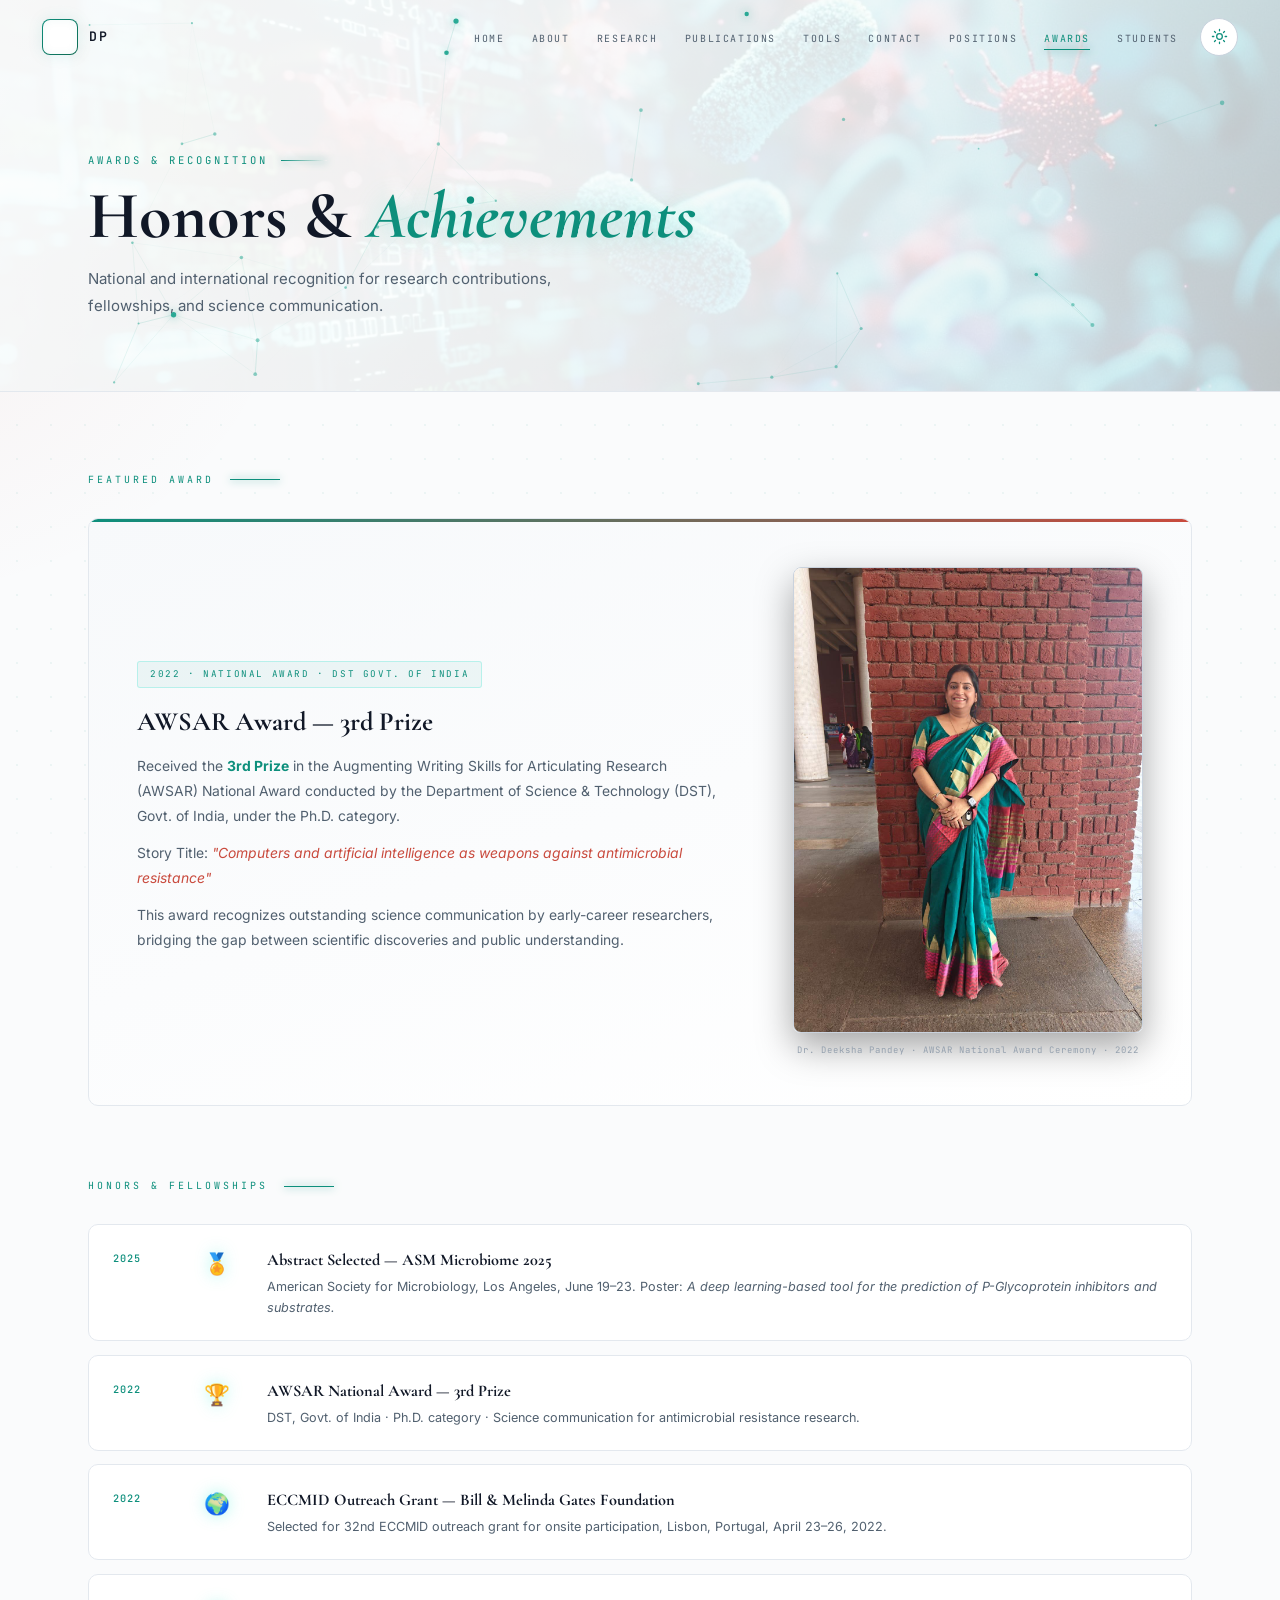
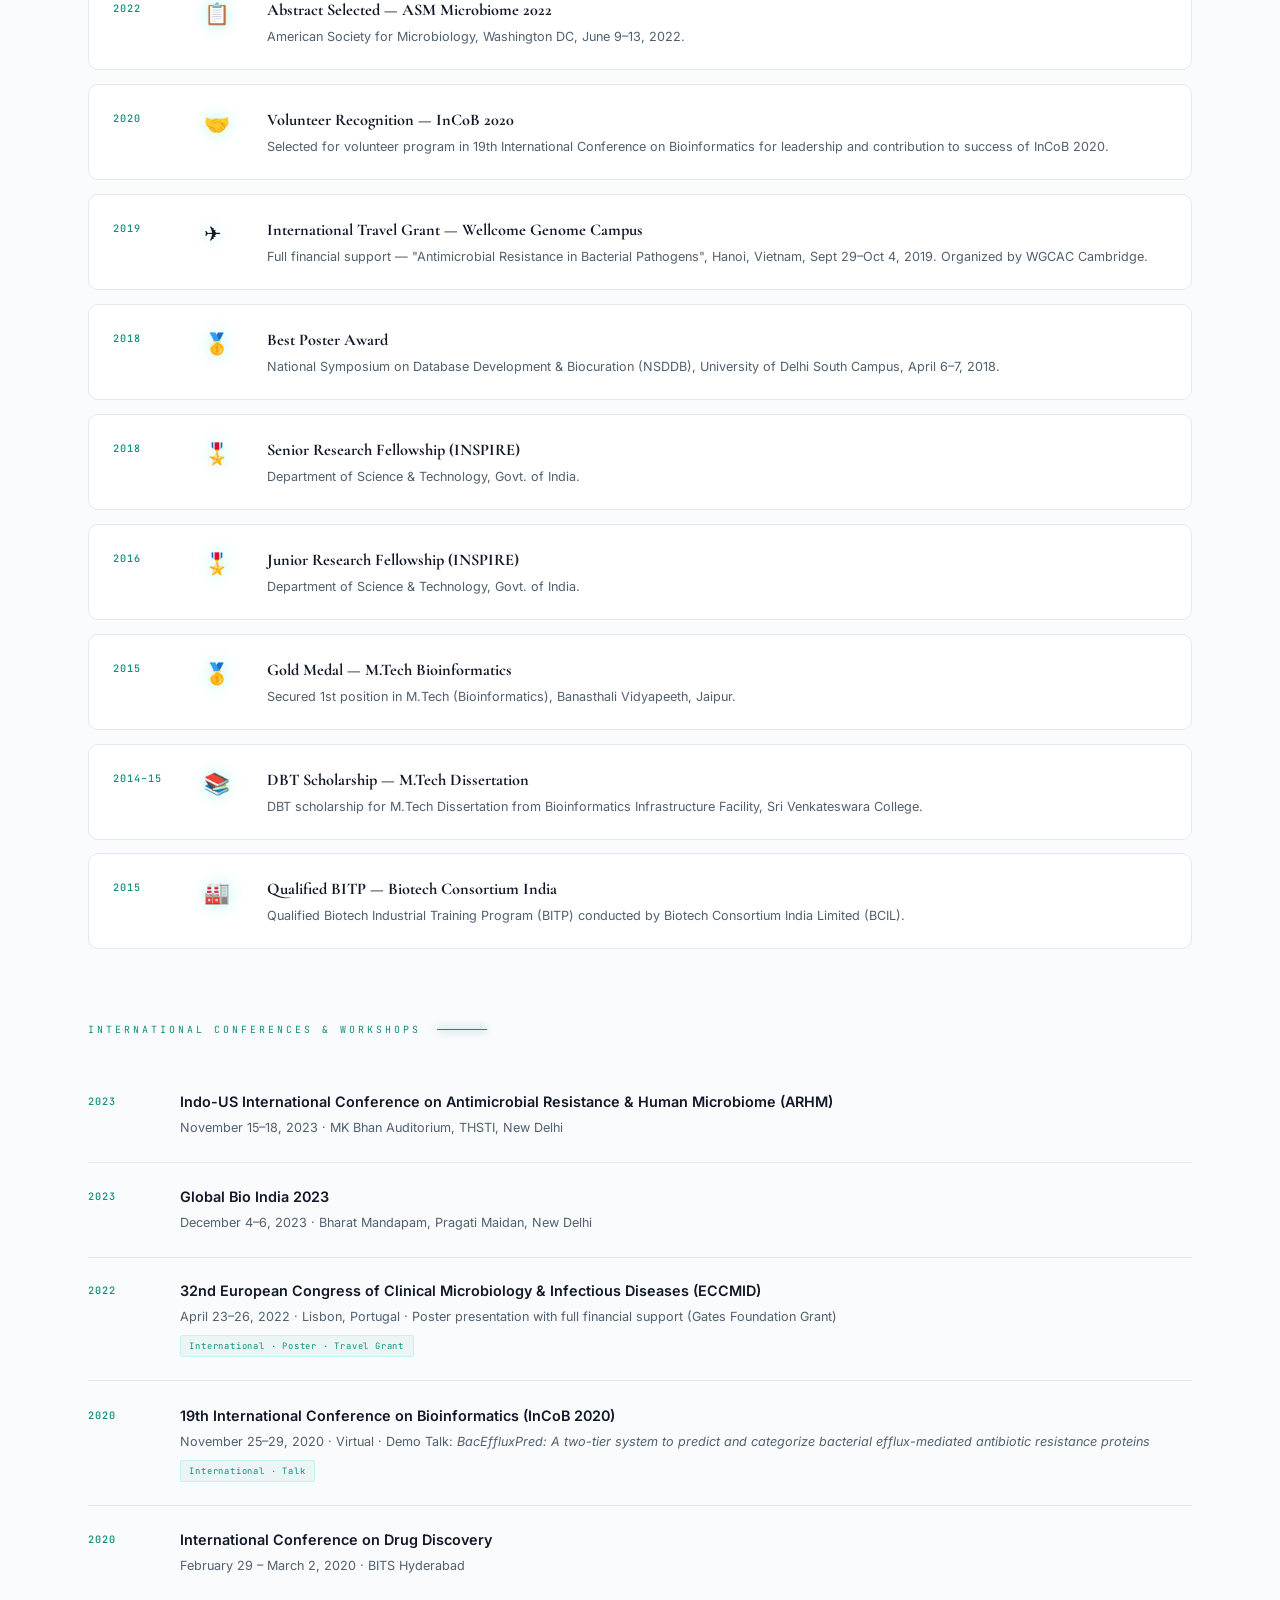
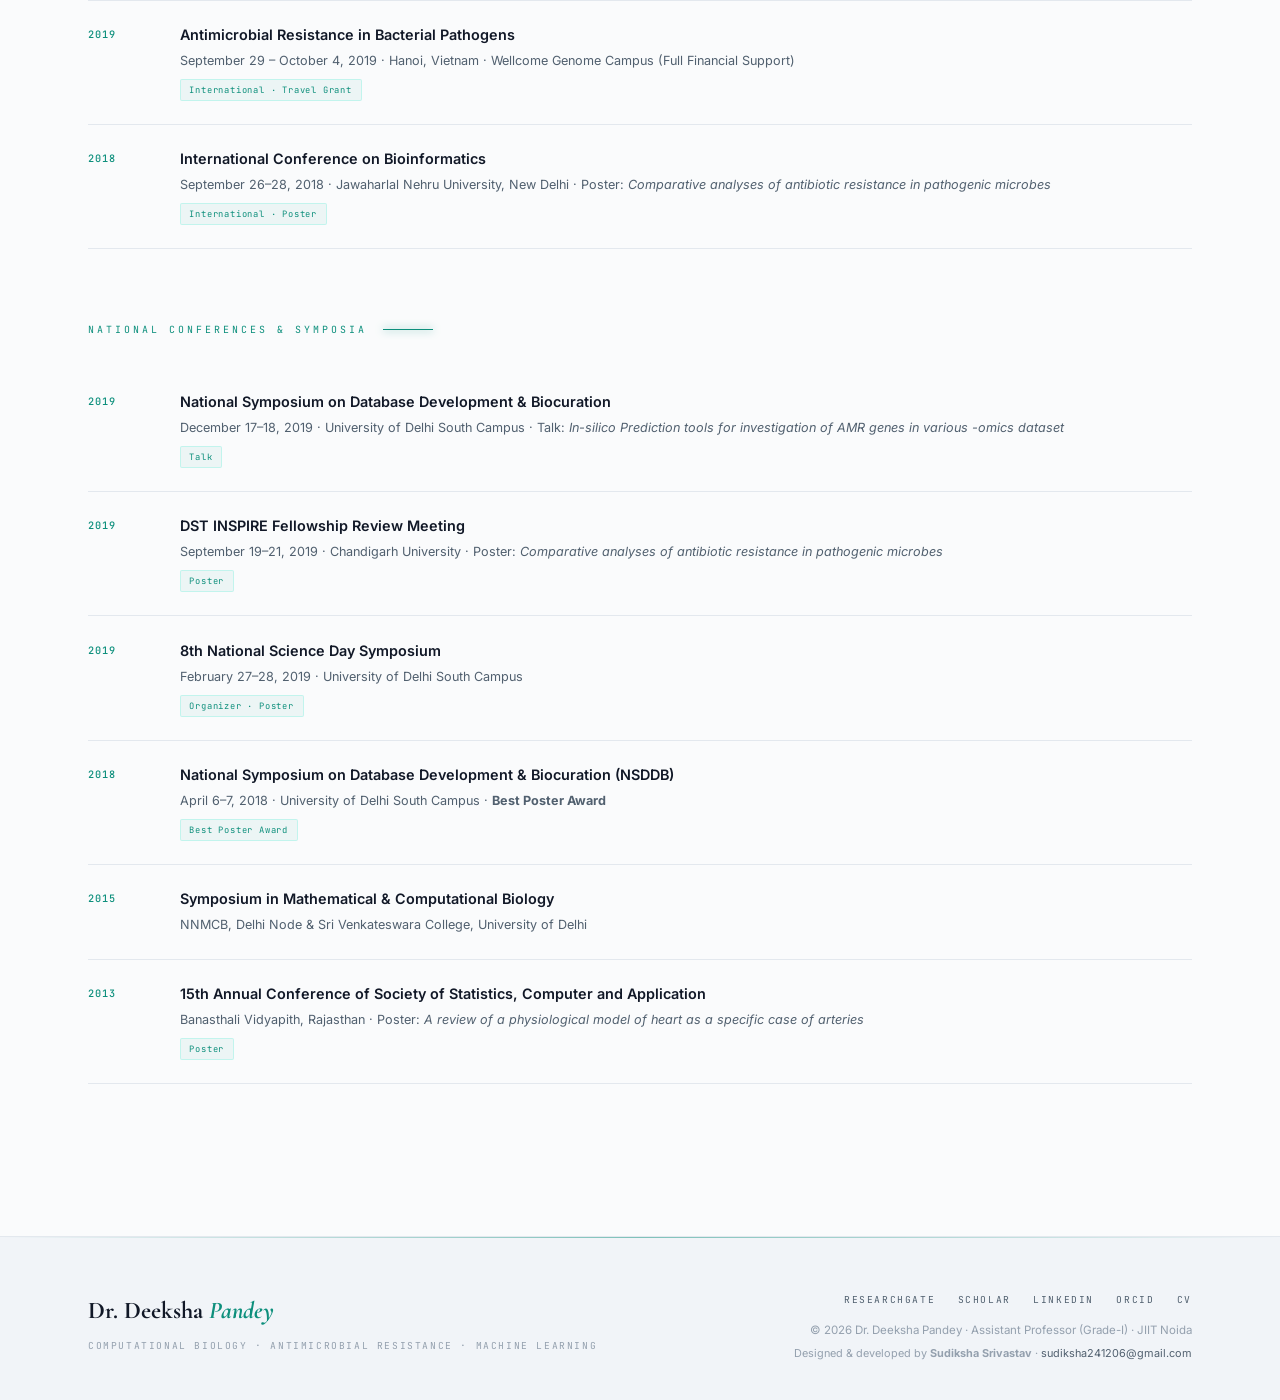
==== commit 9eabf07b: "Light theme default + hero fixes" ====
--- a/awards.html
+++ b/awards.html
@@ -1,5 +1,5 @@
 <!DOCTYPE html>
-<html lang="en">
+<html lang="en" data-theme="light">
 <head>
   <meta charset="UTF-8" />
   <meta name="viewport" content="width=device-width, initial-scale=1.0"/>
@@ -8,193 +8,36 @@
   <link rel="preconnect" href="https://fonts.googleapis.com">
   <link rel="preconnect" href="https://fonts.gstatic.com" crossorigin>
   <link href="https://fonts.googleapis.com/css2?family=Cormorant+Garamond:ital,wght@0,400;0,600;0,700;1,400;1,600&family=Inter:wght@300;400;500;600&family=JetBrains+Mono:wght@400;500&display=swap" rel="stylesheet">
-  <style>
-    .page-hero {
-      padding: calc(var(--nav-h) + 4rem) 0 4rem;
-      background: var(--bg2);
-      border-bottom: 1px solid var(--border);
-    }
-    .page-hero-inner { max-width: 1200px; margin: 0 auto; padding: 0 3rem; }
-    .page-hero-inner .sec-num { margin-bottom: 0.5rem; }
-    .page-hero h1 {
-      font-family: var(--font-display);
-      font-size: clamp(2.8rem, 5vw, 4.5rem);
-      font-weight: 700;
-      color: var(--text);
-      line-height: 1.1;
-      margin-bottom: 0.8rem;
-    }
-    .page-hero h1 em { font-style: italic; color: var(--teal); }
-    .page-hero p { font-size: 0.95rem; color: var(--text-muted); max-width: 500px; line-height: 1.7; }
-
-    .page-content { max-width: 1200px; margin: 0 auto; padding: 5rem 3rem; }
-    .page-block { margin-bottom: 4.5rem; }
-    .block-title {
-      font-family: var(--font-mono);
-      font-size: 0.62rem;
-      letter-spacing: 3px;
-      text-transform: uppercase;
-      color: var(--teal);
-      margin-bottom: 1.8rem;
-      display: flex;
-      align-items: center;
-      gap: 1rem;
-    }
-    .block-title::after { content: ''; flex: 1; max-width: 50px; height: 1px; background: var(--teal); }
-
-    .feature-award {
-      display: grid;
-      grid-template-columns: 1fr 360px;
-      gap: 4rem;
-      align-items: center;
-      background: var(--bg2);
-      border: 1px solid var(--border);
-      border-radius: var(--radius);
-      padding: 3rem;
-      position: relative;
-      overflow: hidden;
-    }
-    .feature-award::before {
-      content: '';
-      position: absolute;
-      top: 0; left: 0; right: 0;
-      height: 3px;
-      background: linear-gradient(90deg, var(--teal), var(--accent2));
-    }
-    .feature-award-text .af-tag {
-      font-family: var(--font-mono);
-      font-size: 0.6rem;
-      letter-spacing: 2px;
-      text-transform: uppercase;
-      color: var(--teal);
-      background: var(--teal-light);
-      padding: 0.3rem 0.7rem;
-      border-radius: 2px;
-      display: inline-block;
-      margin-bottom: 1rem;
-    }
-    .feature-award-text h3 {
-      font-family: var(--font-display);
-      font-size: 1.6rem;
-      font-weight: 700;
-      color: var(--text);
-      margin-bottom: 0.8rem;
-      line-height: 1.3;
-    }
-    .feature-award-text p { font-size: 0.88rem; color: var(--text-muted); line-height: 1.8; margin-bottom: 0.7rem; }
-    .feature-award-img img {
-      width: 100%;
-      border-radius: var(--radius);
-      border: 1px solid var(--border);
-      display: block;
-    }
-    .feature-award-img .img-cap {
-      font-family: var(--font-mono);
-      font-size: 0.58rem;
-      letter-spacing: 1px;
-      color: var(--text-dim);
-      text-align: center;
-      margin-top: 0.5rem;
-    }
-
-    .awards-list { display: flex; flex-direction: column; gap: 0.8rem; }
-    .award-row {
-      display: grid;
-      grid-template-columns: 70px 44px 1fr;
-      gap: 1.2rem;
-      align-items: flex-start;
-      padding: 1.3rem 1.5rem;
-      background: var(--surface);
-      border: 1px solid var(--border);
-      border-radius: var(--radius);
-      transition: transform 0.2s, border-color 0.2s, box-shadow 0.2s;
-    }
-    .award-row:hover { transform: translateX(5px); border-color: rgba(42,122,90,0.3); box-shadow: 0 4px 16px rgba(0,0,0,0.06); }
-    .ar-year { font-family: var(--font-mono); font-size: 0.65rem; color: var(--teal); letter-spacing: 1px; padding-top: 3px; font-weight: 500; }
-    .ar-icon { font-size: 1.3rem; }
-    .award-row h4 { font-family: var(--font-display); font-size: 1rem; font-weight: 700; color: var(--text); margin-bottom: 0.3rem; }
-    .award-row p { font-size: 0.8rem; color: var(--text-muted); line-height: 1.6; }
-
-    .conf-list { display: flex; flex-direction: column; }
-    .conf-item {
-      display: grid;
-      grid-template-columns: 65px 1fr;
-      gap: 1.5rem;
-      padding: 1.4rem 0;
-      border-bottom: 1px solid var(--border);
-      transition: background 0.2s;
-    }
-    .conf-item:hover { background: var(--bg2); margin: 0 -1rem; padding: 1.4rem 1rem; border-radius: var(--radius); }
-    .conf-year { font-family: var(--font-mono); font-size: 0.65rem; color: var(--teal); letter-spacing: 1px; padding-top: 3px; }
-    .conf-content h4 { font-size: 0.9rem; font-weight: 600; color: var(--text); margin-bottom: 0.3rem; line-height: 1.5; }
-    .conf-content p { font-size: 0.8rem; color: var(--text-muted); line-height: 1.6; }
-    .conf-chip {
-      display: inline-block;
-      margin-top: 0.4rem;
-      font-family: var(--font-mono);
-      font-size: 0.56rem;
-      letter-spacing: 0.5px;
-      color: var(--teal);
-      background: var(--teal-light);
-      padding: 0.18rem 0.5rem;
-      border-radius: 2px;
-    }
-    @media (max-width: 900px) { .feature-award { grid-template-columns: 1fr; } }
-
-    .page-hero {
-      position: relative;
-      overflow: hidden;
-    }
-    .page-hero-bg {
-      position: absolute;
-      inset: 0;
-      z-index: 0;
-    }
-    .page-hero-bg img {
-      width: 100%;
-      height: 100%;
-      object-fit: cover;
-      object-position: center;
-    }
-    .page-hero-bg-overlay {
-      position: absolute;
-      inset: 0;
-      background: linear-gradient(105deg, rgba(255,255,255,0.97) 0%, rgba(255,255,255,0.93) 50%, rgba(255,255,255,0.75) 100%);
-    }
-    .page-hero-inner {
-      position: relative;
-      z-index: 2;
-    }
-    @media (max-width: 768px) {
-      .page-hero-inner { padding: 0 1.5rem; }
-      .page-content { padding: 3rem 1.5rem; }
-      .award-row { grid-template-columns: 55px 36px 1fr; }
-      .conf-item { grid-template-columns: 50px 1fr; }
-    }
-  </style>
+<base target="_blank">
 </head>
 <body>
 
   <nav id="navbar">
     <div class="nav-logo"><a href="index.html">DP</a></div>
-    <ul class="nav-links">
-      <li><a href="index.html#home">Home</a></li>
-      <li><a href="index.html#about">About</a></li>
-      <li><a href="index.html#research">Research</a></li>
-      <li><a href="index.html#publications">Publications</a></li>
-      <li><a href="index.html#tools">Tools</a></li>
-      <li><a href="index.html#contact">Contact</a></li>
-      <li><a href="positions.html">Positions</a></li>
-      <li><a href="awards.html" class="active">Awards</a></li>
-      <li><a href="students.html">Students</a></li>
-    </ul>
-    <button class="hamburger" id="hamburger" aria-label="Menu">
-      <span></span><span></span><span></span>
-    </button>
+    <div class="nav-right">
+      <ul class="nav-links">
+        <li><a href="index.html#home">Home</a></li>
+        <li><a href="index.html#about">About</a></li>
+        <li><a href="index.html#research">Research</a></li>
+        <li><a href="index.html#publications">Publications</a></li>
+        <li><a href="index.html#tools">Tools</a></li>
+        <li><a href="index.html#contact">Contact</a></li>
+        <li><a href="positions.html" class="">Positions</a></li>
+        <li><a href="awards.html" class="active">Awards</a></li>
+        <li><a href="students.html" class="">Students</a></li>
+      </ul>
+      <button id="themeToggle" aria-label="Toggle dark / light mode">
+        <svg class="moon-icon" viewBox="0 0 24 24" fill="none" stroke="currentColor" stroke-width="1.8" stroke-linecap="round" stroke-linejoin="round"><path d="M21 12.79A9 9 0 1 1 11.21 3 7 7 0 0 0 21 12.79z"/></svg>
+        <svg class="sun-icon" viewBox="0 0 24 24" fill="none" stroke="currentColor" stroke-width="1.8" stroke-linecap="round" stroke-linejoin="round"><circle cx="12" cy="12" r="4"/><path d="M12 2v2m0 16v2M4.93 4.93l1.41 1.41m11.32 11.32 1.41 1.41M2 12h2m16 0h2M6.34 17.66l-1.41 1.41M19.07 4.93l-1.41 1.41"/></svg>
+      </button>
+      <button class="hamburger" id="hamburger" aria-label="Menu">
+        <span></span><span></span><span></span>
+      </button>
+    </div>
   </nav>
 
   <div class="mobile-menu" id="mobileMenu">
-    <button class="mobile-close" id="mobileClose">✕</button>
+    <button class="mobile-close" id="mobileClose" aria-label="Close menu">✕</button>
     <ul>
       <li><a href="index.html#home" onclick="closeMobile()">Home</a></li>
       <li><a href="index.html#about" onclick="closeMobile()">About</a></li>
@@ -209,10 +52,11 @@
   </div>
 
   <div class="page-hero">
-      <div class="page-hero-bg">
-      <img src="1779227140359_image.png" alt="" />
+    <div class="page-hero-bg">
+      <img src="backgroung.png" alt="" />
       <div class="page-hero-bg-overlay"></div>
     </div>
+    <canvas class="network-canvas" aria-hidden="true"></canvas>
     <div class="page-hero-inner">
       <span class="sec-num">Awards &amp; Recognition</span>
       <h1>Honors &amp; <em>Achievements</em></h1>
--- a/style.css
+++ b/style.css
@@ -1,647 +1,729 @@
-:root {
-  --bg: #ffffff;
-  --bg2: #f7f7f5;
-  --bg3: #efefec;
-  --surface: #fafaf8;
-  --border: rgba(0,0,0,0.09);
-  --border-strong: rgba(0,0,0,0.16);
-  --accent: #1a3a2a;
-  --accent2: #2d5a3d;
-  --accent-light: #e8f0eb;
-  --teal: #2a7a5a;
-  --teal-light: #d4ede3;
-  --text: #111111;
-  --text-muted: #444444;
-  --text-dim: #888888;
-  --font-display: 'Cormorant Garamond', Georgia, serif;
-  --font-body: 'Inter', sans-serif;
-  --font-mono: 'JetBrains Mono', monospace;
-  --radius: 4px;
-  --nav-h: 68px;
-}
-
-*, *::before, *::after { box-sizing: border-box; margin: 0; padding: 0; }
-html { scroll-behavior: smooth; }
-body {
-  font-family: var(--font-body);
-  background: var(--bg);
-  color: var(--text);
-  overflow-x: hidden;
-  -webkit-font-smoothing: antialiased;
-}
-::selection { background: var(--accent); color: #fff; }
-::-webkit-scrollbar { width: 4px; }
-::-webkit-scrollbar-track { background: var(--bg2); }
-::-webkit-scrollbar-thumb { background: var(--accent2); border-radius: 2px; }
-
-#navbar {
-  position: fixed;
-  top: 0; left: 0; right: 0;
-  z-index: 1000;
-  height: var(--nav-h);
-  display: flex;
-  align-items: center;
-  justify-content: space-between;
-  padding: 0 3rem;
-  background: rgba(255,255,255,0.96);
-  backdrop-filter: blur(20px);
-  border-bottom: 1px solid var(--border);
-  transition: box-shadow 0.3s;
-}
-#navbar.scrolled { box-shadow: 0 2px 20px rgba(0,0,0,0.07); }
-.nav-logo a {
-  font-family: var(--font-display);
-  font-size: 1.6rem;
-  font-weight: 700;
-  font-style: italic;
-  color: var(--accent);
-  text-decoration: none;
-  letter-spacing: 1px;
-}
-.nav-links { display: flex; list-style: none; gap: 0; }
-.nav-links a {
-  font-family: var(--font-body);
-  font-size: 0.78rem;
-  font-weight: 500;
-  text-decoration: none;
-  color: var(--text-muted);
-  letter-spacing: 0.3px;
-  padding: 0.4rem 0.85rem;
-  border-radius: var(--radius);
-  transition: color 0.2s, background 0.2s;
-}
-.nav-links a:hover { color: var(--accent); background: var(--accent-light); }
-.nav-links a.active { color: var(--accent); font-weight: 600; }
-
-.hamburger { display: none; flex-direction: column; gap: 5px; background: none; border: none; cursor: pointer; padding: 4px; }
-.hamburger span { display: block; width: 22px; height: 1.5px; background: var(--accent); transition: 0.3s; }
-
-.mobile-menu {
-  display: none;
-  position: fixed;
-  inset: 0;
-  background: rgba(255,255,255,0.98);
-  backdrop-filter: blur(20px);
-  z-index: 999;
-  flex-direction: column;
-  align-items: center;
-  justify-content: center;
-  gap: 0;
-}
-.mobile-menu.open { display: flex; }
-.mobile-close {
-  position: absolute;
-  top: 1.5rem; right: 2rem;
-  background: none;
-  border: none;
-  font-size: 1.5rem;
-  cursor: pointer;
-  color: var(--text-muted);
-}
-.mobile-menu ul { list-style: none; text-align: center; }
-.mobile-menu li { margin: 0.9rem 0; }
-.mobile-menu a {
-  font-family: var(--font-display);
-  font-size: 2.2rem;
-  font-style: italic;
-  color: var(--text);
-  text-decoration: none;
-  transition: color 0.2s;
-}
-.mobile-menu a:hover { color: var(--teal); }
-
-.hero {
-  min-height: 100vh;
-  position: relative;
-  display: flex;
-  align-items: center;
-  padding-top: var(--nav-h);
-  overflow: hidden;
-}
-.hero-bg {
-  position: absolute;
-  inset: 0;
-  z-index: 0;
-}
-.hero-bg img {
-  width: 100%;
-  height: 100%;
-  object-fit: cover;
-  object-position: center;
-}
-.hero-overlay {
-  position: absolute;
-  inset: 0;
-  background: linear-gradient(105deg, rgba(255,255,255,0.97) 0%, rgba(255,255,255,0.94) 45%, rgba(255,255,255,0.6) 75%, rgba(255,255,255,0.2) 100%);
-}
-.hero-inner {
-  position: relative;
-  z-index: 2;
-  width: 100%;
-  max-width: 1200px;
-  margin: 0 auto;
-  padding: 4rem 3rem;
-  display: grid;
-  grid-template-columns: 1fr 380px;
-  gap: 4rem;
-  align-items: center;
-}
-.hero-tag {
-  display: inline-block;
-  font-family: var(--font-mono);
-  font-size: 0.62rem;
-  letter-spacing: 2px;
-  text-transform: uppercase;
-  color: var(--teal);
-  background: var(--teal-light);
-  padding: 0.35rem 0.85rem;
-  border-radius: 2px;
-  margin-bottom: 1.4rem;
-}
-.hero-left h1 {
-  font-family: var(--font-display);
-  font-size: clamp(3.8rem, 6.5vw, 7rem);
-  font-weight: 700;
-  line-height: 1.0;
-  color: var(--text);
-  margin-bottom: 1.2rem;
-}
-.hero-left h1 em {
-  font-style: italic;
-  color: var(--teal);
-}
-.hero-sub {
-  font-size: 0.95rem;
-  color: var(--text-muted);
-  line-height: 1.7;
-  margin-bottom: 2.5rem;
-  max-width: 500px;
-}
-.hero-stats {
-  display: flex;
-  gap: 2.5rem;
-  margin-bottom: 2.5rem;
-  padding-bottom: 2.5rem;
-  border-bottom: 1px solid var(--border);
-}
-.hstat { display: flex; flex-direction: column; align-items: flex-start; }
-.hstat-n {
-  font-family: var(--font-display);
-  font-size: 2.8rem;
-  font-weight: 700;
-  color: var(--accent);
-  line-height: 1;
-}
-.hstat-plus { font-size: 1.2rem; color: var(--teal); font-weight: 600; margin-left: 2px; }
-.hstat small {
-  font-size: 0.7rem;
-  font-family: var(--font-mono);
-  letter-spacing: 1.5px;
-  text-transform: uppercase;
-  color: var(--text-dim);
-  margin-top: 0.3rem;
-}
-.hero-btns { display: flex; gap: 1rem; flex-wrap: wrap; }
-.btn-solid {
-  display: inline-block;
-  font-family: var(--font-body);
-  font-size: 0.82rem;
-  font-weight: 600;
-  letter-spacing: 0.3px;
-  padding: 0.75rem 1.6rem;
-  background: var(--accent);
-  color: #fff;
-  text-decoration: none;
-  border-radius: var(--radius);
-  transition: background 0.2s, transform 0.2s;
-}
-.btn-solid:hover { background: var(--accent2); transform: translateY(-1px); }
-.btn-ghost {
-  display: inline-block;
-  font-family: var(--font-body);
-  font-size: 0.82rem;
-  font-weight: 500;
-  letter-spacing: 0.3px;
-  padding: 0.75rem 1.6rem;
-  background: transparent;
-  color: var(--accent);
-  text-decoration: none;
-  border: 1.5px solid var(--border-strong);
-  border-radius: var(--radius);
-  transition: border-color 0.2s, background 0.2s;
-}
-.btn-ghost:hover { border-color: var(--accent); background: var(--accent-light); }
-
-.hero-right { display: flex; justify-content: center; }
-.hero-photo-wrap {
-  position: relative;
-  width: 320px;
-}
-.hero-photo {
-  width: 100%;
-  border-radius: 6px;
-  display: block;
-  border: 3px solid var(--bg3);
-  box-shadow: 0 20px 60px rgba(0,0,0,0.12);
-}
-.hero-photo-badge {
-  position: absolute;
-  bottom: -16px;
-  left: 50%;
-  transform: translateX(-50%);
-  background: var(--accent);
-  color: #fff;
-  font-family: var(--font-mono);
-  font-size: 0.6rem;
-  letter-spacing: 2px;
-  text-transform: uppercase;
-  padding: 0.4rem 1.2rem;
-  border-radius: 2px;
-  white-space: nowrap;
-}
-.hero-scroll {
-  position: absolute;
-  bottom: 2.5rem;
-  left: 50%;
-  transform: translateX(-50%);
-  z-index: 2;
-  display: flex;
-  flex-direction: column;
-  align-items: center;
-}
-.hero-scroll span {
-  display: block;
-  width: 1.5px;
-  height: 50px;
-  background: linear-gradient(to bottom, var(--accent), transparent);
-  animation: scrollPulse 2s ease infinite;
-}
-@keyframes scrollPulse {
-  0%,100% { opacity: 0.3; transform: scaleY(1); }
-  50% { opacity: 1; transform: scaleY(1.2); }
-}
-
-.section { padding: 6rem 0; }
-.section:nth-child(even) { background: var(--bg2); }
-.container { max-width: 1200px; margin: 0 auto; padding: 0 3rem; }
-.section-header { margin-bottom: 3.5rem; }
-.sec-num {
-  font-family: var(--font-mono);
-  font-size: 0.65rem;
-  color: var(--teal);
-  letter-spacing: 3px;
-  display: block;
-  margin-bottom: 0.6rem;
-}
-.sec-title {
-  font-family: var(--font-display);
-  font-size: clamp(2.2rem, 4vw, 3rem);
-  font-weight: 700;
-  color: var(--text);
-  line-height: 1.15;
-  margin-bottom: 0.8rem;
-}
-.sec-title em { font-style: italic; color: var(--teal); }
-.sec-sub {
-  font-size: 0.92rem;
-  color: var(--text-muted);
-  max-width: 560px;
-  line-height: 1.7;
-}
-
-.about-grid {
-  display: grid;
-  grid-template-columns: 1fr 380px;
-  gap: 5rem;
-  align-items: flex-start;
-}
-.about-text p {
-  font-size: 0.95rem;
-  color: var(--text-muted);
-  line-height: 1.85;
-  margin-bottom: 1.1rem;
-}
-.about-text p strong { color: var(--text); font-weight: 600; }
-.about-text p:first-child { font-size: 1.05rem; }
-.about-tags {
-  display: flex;
-  flex-wrap: wrap;
-  gap: 0.5rem;
-  margin-top: 1.5rem;
-}
-.about-tags span {
-  font-family: var(--font-mono);
-  font-size: 0.6rem;
-  letter-spacing: 1.5px;
-  text-transform: uppercase;
-  color: var(--teal);
-  background: var(--teal-light);
-  padding: 0.3rem 0.8rem;
-  border-radius: 2px;
-}
-.about-sidebar { display: flex; flex-direction: column; gap: 1.2rem; }
-.edu-card {
-  background: var(--bg);
-  border: 1px solid var(--border);
-  border-radius: var(--radius);
-  padding: 1.8rem;
-  box-shadow: 0 2px 12px rgba(0,0,0,0.04);
-}
-.edu-card h3 {
-  font-family: var(--font-display);
-  font-size: 1.1rem;
-  font-weight: 700;
-  color: var(--accent);
-  margin-bottom: 1.2rem;
-}
-.edu-item {
-  display: flex;
-  gap: 0.9rem;
-  align-items: flex-start;
-  padding: 0.7rem 0;
-  border-bottom: 1px solid var(--border);
-}
-.edu-item:last-child { border-bottom: none; padding-bottom: 0; }
-.edu-dot {
-  width: 8px;
-  height: 8px;
-  border-radius: 50%;
-  background: var(--teal);
-  flex-shrink: 0;
-  margin-top: 5px;
-}
-.edu-item strong {
-  font-size: 0.82rem;
-  font-weight: 600;
-  color: var(--text);
-  display: block;
-  margin-bottom: 0.2rem;
-}
-.edu-item span {
-  font-size: 0.75rem;
-  color: var(--text-dim);
-}
-.affil-card {
-  display: flex;
-  align-items: flex-start;
-  gap: 0.9rem;
-  background: var(--bg);
-  border: 1px solid var(--border);
-  border-radius: var(--radius);
-  padding: 1rem 1.2rem;
-}
-.affil-icon { font-size: 1.3rem; flex-shrink: 0; }
-.affil-card strong { font-size: 0.82rem; font-weight: 600; display: block; margin-bottom: 0.2rem; }
-.affil-card p { font-size: 0.78rem; color: var(--text-muted); line-height: 1.5; }
-
-.research-grid {
-  display: grid;
-  grid-template-columns: repeat(3, 1fr);
-  gap: 1.2rem;
-}
-.rcard {
-  background: var(--bg);
-  border: 1px solid var(--border);
-  border-radius: var(--radius);
-  padding: 1.8rem;
-  transition: transform 0.25s, box-shadow 0.25s, border-color 0.25s;
-  position: relative;
-  overflow: hidden;
-}
-.rcard::before {
-  content: '';
-  position: absolute;
-  top: 0; left: 0; right: 0;
-  height: 3px;
-  background: linear-gradient(90deg, var(--teal), var(--accent2));
-  transform: scaleX(0);
-  transform-origin: left;
-  transition: transform 0.3s;
-}
-.rcard:hover { transform: translateY(-4px); box-shadow: 0 12px 36px rgba(0,0,0,0.09); border-color: rgba(42,122,90,0.3); }
-.rcard:hover::before { transform: scaleX(1); }
-.rcard-icon { font-size: 1.8rem; margin-bottom: 1rem; }
-.rcard h3 {
-  font-family: var(--font-display);
-  font-size: 1.15rem;
-  font-weight: 700;
-  color: var(--text);
-  margin-bottom: 0.6rem;
-}
-.rcard p { font-size: 0.83rem; color: var(--text-muted); line-height: 1.7; margin-bottom: 1rem; }
-.rcard-tags { display: flex; flex-wrap: wrap; gap: 0.4rem; }
-.rcard-tags span {
-  font-family: var(--font-mono);
-  font-size: 0.58rem;
-  letter-spacing: 0.5px;
-  color: var(--teal);
-  background: var(--teal-light);
-  padding: 0.2rem 0.5rem;
-  border-radius: 2px;
-}
-
-.pub-list { display: flex; flex-direction: column; gap: 0; margin-bottom: 2.5rem; }
-.pub-item {
-  display: grid;
-  grid-template-columns: 80px 1fr;
-  gap: 2rem;
-  padding: 1.6rem 0;
-  border-bottom: 1px solid var(--border);
-  transition: background 0.2s;
-}
-.pub-item:hover { background: var(--bg2); margin: 0 -1.5rem; padding: 1.6rem 1.5rem; border-radius: var(--radius); }
-.pub-meta { padding-top: 0.2rem; }
-.pub-year {
-  font-family: var(--font-mono);
-  font-size: 0.7rem;
-  letter-spacing: 1px;
-  color: var(--teal);
-  font-weight: 500;
-}
-.pub-body h4 {
-  font-family: var(--font-display);
-  font-size: 1.05rem;
-  font-weight: 700;
-  color: var(--text);
-  margin-bottom: 0.35rem;
-  line-height: 1.4;
-}
-.pub-authors { font-size: 0.8rem; color: var(--text-dim); margin-bottom: 0.2rem; }
-.pub-journal { font-size: 0.78rem; color: var(--text-muted); font-style: italic; margin-bottom: 0.6rem; }
-.pub-chips { display: flex; gap: 0.4rem; flex-wrap: wrap; }
-.pub-chips span {
-  font-family: var(--font-mono);
-  font-size: 0.58rem;
-  letter-spacing: 0.5px;
-  color: var(--accent);
-  border: 1px solid var(--border-strong);
-  padding: 0.15rem 0.5rem;
-  border-radius: 2px;
-}
-.pub-cta { display: flex; gap: 1rem; }
-
-.tools-grid {
-  display: grid;
-  grid-template-columns: repeat(3, 1fr);
-  gap: 1.5rem;
-}
-.tcard {
-  display: flex;
-  flex-direction: column;
-  background: var(--bg);
-  border: 1px solid var(--border);
-  border-radius: var(--radius);
-  padding: 2rem;
-  text-decoration: none;
-  color: inherit;
-  transition: transform 0.25s, box-shadow 0.25s, border-color 0.25s;
-}
-.tcard:hover { transform: translateY(-4px); box-shadow: 0 16px 40px rgba(0,0,0,0.1); border-color: var(--teal); }
-.tcard-top { display: flex; align-items: center; justify-content: space-between; margin-bottom: 1rem; }
-.tcard-icon { font-size: 1.6rem; }
-.tcard-type {
-  font-family: var(--font-mono);
-  font-size: 0.58rem;
-  letter-spacing: 0.5px;
-  color: var(--teal);
-  background: var(--teal-light);
-  padding: 0.25rem 0.6rem;
-  border-radius: 2px;
-}
-.tcard h3 {
-  font-family: var(--font-display);
-  font-size: 1.2rem;
-  font-weight: 700;
-  color: var(--text);
-  margin-bottom: 0.6rem;
-}
-.tcard p { font-size: 0.82rem; color: var(--text-muted); line-height: 1.65; flex: 1; margin-bottom: 1.2rem; }
-.tcard-link {
-  font-family: var(--font-mono);
-  font-size: 0.65rem;
-  letter-spacing: 1px;
-  color: var(--teal);
-  font-weight: 500;
-}
-
-.contact-grid {
-  display: grid;
-  grid-template-columns: 1fr 380px;
-  gap: 5rem;
-  align-items: flex-start;
-}
-.contact-info { display: flex; flex-direction: column; gap: 1.5rem; }
-.cinfo-item { display: flex; gap: 1rem; align-items: flex-start; }
-.cinfo-icon { font-size: 1.3rem; flex-shrink: 0; margin-top: 2px; }
-.cinfo-item strong { font-size: 0.82rem; font-weight: 600; display: block; margin-bottom: 0.3rem; color: var(--accent); }
-.cinfo-item p { font-size: 0.85rem; color: var(--text-muted); line-height: 1.65; }
-.social-links { display: flex; flex-direction: column; gap: 0; }
-.slink {
-  display: flex;
-  align-items: center;
-  justify-content: space-between;
-  padding: 1.1rem 1.4rem;
-  text-decoration: none;
-  border-bottom: 1px solid var(--border);
-  transition: background 0.2s, color 0.2s;
-}
-.slink:first-child { border-top: 1px solid var(--border); }
-.slink:hover { background: var(--accent-light); }
-.slink-label {
-  font-size: 0.88rem;
-  font-weight: 500;
-  color: var(--text);
-}
-.slink:hover .slink-label { color: var(--accent); }
-.slink-arrow { font-size: 1rem; color: var(--text-dim); transition: transform 0.2s; }
-.slink:hover .slink-arrow { transform: translateX(4px); color: var(--accent); }
-.slink-cv .slink-label { color: var(--teal); font-weight: 600; }
-.slink-cv:hover { background: var(--teal-light); }
-
-.footer {
-  background: var(--accent);
-  color: rgba(255,255,255,0.85);
-  padding: 3rem 0;
-}
-.footer-inner {
-  max-width: 1200px;
-  margin: 0 auto;
-  padding: 0 3rem;
-  display: flex;
-  justify-content: space-between;
-  align-items: flex-start;
-  gap: 3rem;
-}
-.footer-logo {
-  font-family: var(--font-display);
-  font-size: 1.5rem;
-  font-weight: 700;
-  color: #fff;
-  margin-bottom: 0.4rem;
-}
-.footer-logo em { font-style: italic; }
-.footer-left p { font-size: 0.78rem; color: rgba(255,255,255,0.55); }
-.footer-right { text-align: right; }
-.footer-links { display: flex; gap: 1.5rem; margin-bottom: 0.8rem; justify-content: flex-end; }
-.footer-links a {
-  font-size: 0.78rem;
-  color: rgba(255,255,255,0.6);
-  text-decoration: none;
-  transition: color 0.2s;
-}
-.footer-links a:hover { color: #fff; }
-.footer-copy { font-size: 0.72rem; color: rgba(255,255,255,0.4); margin-bottom: 0.3rem; }
-.footer-created { font-size: 0.7rem; color: rgba(255,255,255,0.35); }
-.footer-created strong { color: rgba(255,255,255,0.6); }
-.footer-created a { color: rgba(255,255,255,0.5); text-decoration: none; }
-.footer-created a:hover { color: rgba(255,255,255,0.85); }
-
-@media (max-width: 1024px) {
-  .hero-inner { grid-template-columns: 1fr; gap: 3rem; }
-  .hero-right { display: none; }
-  .about-grid { grid-template-columns: 1fr; gap: 3rem; }
-  .about-sidebar { flex-direction: row; flex-wrap: wrap; }
-  .edu-card { flex: 1; min-width: 300px; }
-  .contact-grid { grid-template-columns: 1fr; gap: 3rem; }
-  .research-grid { grid-template-columns: repeat(2, 1fr); }
-  .tools-grid { grid-template-columns: repeat(2, 1fr); }
-  .footer-inner { flex-direction: column; gap: 1.5rem; }
-  .footer-right { text-align: left; }
-  .footer-links { justify-content: flex-start; }
-}
-@media (max-width: 768px) {
-  :root { --nav-h: 60px; }
-  #navbar { padding: 0 1.5rem; }
-  .nav-links { display: none; }
-  .hamburger { display: flex; }
-  .container { padding: 0 1.5rem; }
-  .section { padding: 4rem 0; }
-  .hero-inner { padding: 3rem 1.5rem; }
-  .hero-stats { gap: 1.5rem; }
-  .research-grid { grid-template-columns: 1fr; }
-  .tools-grid { grid-template-columns: 1fr; }
-  .pub-item { grid-template-columns: 60px 1fr; gap: 1rem; }
-  .footer-inner { padding: 0 1.5rem; }
-}
-
-@keyframes fadeUp {
-  from { opacity: 0; transform: translateY(24px); }
-  to { opacity: 1; transform: translateY(0); }
-}
-.hero-tag { animation: fadeUp 0.6s ease both; }
-.hero-left h1 { animation: fadeUp 0.6s 0.1s ease both; }
-.hero-sub { animation: fadeUp 0.6s 0.2s ease both; }
-.hero-stats { animation: fadeUp 0.6s 0.3s ease both; }
-.hero-btns { animation: fadeUp 0.6s 0.4s ease both; }
-.hero-photo-wrap { animation: fadeUp 0.7s 0.3s ease both; }
-
-.rcard {
-  opacity: 0;
-  animation: fadeUp 0.5s ease forwards;
-}
-.rcard:nth-child(1) { animation-delay: 0.05s; }
-.rcard:nth-child(2) { animation-delay: 0.12s; }
-.rcard:nth-child(3) { animation-delay: 0.18s; }
-.rcard:nth-child(4) { animation-delay: 0.24s; }
-.rcard:nth-child(5) { animation-delay: 0.3s; }
-.rcard:nth-child(6) { animation-delay: 0.36s; }+:root{
+  --font-display:'Cormorant Garamond',Georgia,'Times New Roman',serif;
+  --font-body:'Inter',system-ui,-apple-system,sans-serif;
+  --font-mono:'JetBrains Mono',ui-monospace,'SF Mono',monospace;
+
+  --bg:#0a0e14;
+  --bg2:#0d1420;
+  --surface:#101a29;
+  --surface2:#141f31;
+  --border:#1e2c44;
+  --border-strong:#2c3f60;
+  --text:#e8eef7;
+  --text-muted:#93a3b8;
+  --text-dim:#5d6d84;
+
+  --teal:#2a7a5a;
+  --cyan:#00e5c7;
+  --cyan2:#8dfff0;
+  --coral:#ff6b6b;
+  --coral2:#ffa8a8;
+
+  --teal-glow:rgba(0,229,199,.16);
+  --teal-light:rgba(0,229,199,.07);
+  --coral-light:rgba(255,107,107,.08);
+
+  --overlay-hero:linear-gradient(100deg,rgba(8,12,20,.95) 0%,rgba(8,12,20,.84) 45%,rgba(8,12,20,.52) 100%);
+  --nav-bg:rgba(10,14,20,.82);
+  --card-shadow:0 18px 48px rgba(0,0,0,.45);
+
+  --radius:10px;
+  --nav-h:74px;
+  --ease:cubic-bezier(.22,1,.36,1);
+}
+
+[data-theme="light"]{
+  --bg:#fafbfc;
+  --bg2:#f1f4f8;
+  --surface:#ffffff;
+  --surface2:#f7f9fb;
+  --border:#e3e8ee;
+  --border-strong:#c9d2dd;
+  --text:#111827;
+  --text-muted:#51606f;
+  --text-dim:#94a0ae;
+
+  --teal:#0f6a52;
+  --cyan:#0d8f7c;
+  --cyan2:#0a6e5f;
+  --coral:#c94a3d;
+  --coral2:#a53a30;
+
+  --teal-glow:rgba(13,143,124,.10);
+  --teal-light:rgba(13,143,124,.055);
+  --coral-light:rgba(201,74,61,.055);
+
+  --overlay-hero:linear-gradient(100deg,rgba(255,255,255,.97) 0%,rgba(255,255,255,.92) 45%,rgba(255,255,255,.74) 100%);
+  --nav-bg:rgba(255,255,255,.9);
+  --card-shadow:0 8px 24px rgba(17,24,39,.06);
+}
+*{margin:0;padding:0;box-sizing:border-box}
+html{scroll-behavior:smooth}
+body{
+  font-family:var(--font-body);
+  background:var(--bg);
+  color:var(--text);
+  line-height:1.6;
+  overflow-x:hidden;
+  transition:background .45s ease,color .45s ease;
+}
+body::before{
+  content:'';position:fixed;inset:0;z-index:-2;pointer-events:none;
+  background:
+    radial-gradient(900px 620px at 88% -8%,var(--teal-glow),transparent 62%),
+    radial-gradient(720px 520px at -12% 32%,var(--coral-light),transparent 62%),
+    radial-gradient(circle at 78% 8%,transparent 0 140px,rgba(0,229,199,.028) 140px 141px,transparent 141px 260px,rgba(0,229,199,.028) 260px 261px,transparent 261px),
+    var(--bg);
+}
+[data-theme="light"] body::before{
+  background:
+    radial-gradient(900px 620px at 88% -8%,var(--teal-glow),transparent 62%),
+    radial-gradient(720px 520px at -12% 32%,var(--coral-light),transparent 62%),
+    radial-gradient(circle at 78% 8%,transparent 0 140px,rgba(10,157,134,.05) 140px 141px,transparent 141px 260px,rgba(10,157,134,.05) 260px 261px,transparent 261px),
+    var(--bg);
+}
+body::after{
+  content:'';position:fixed;inset:0;z-index:-1;pointer-events:none;
+  background-image:radial-gradient(circle,rgba(0,229,199,.055) 1px,transparent 1.4px);
+  background-size:34px 34px;
+  mask-image:linear-gradient(180deg,transparent,black 12%,black 88%,transparent);
+  -webkit-mask-image:linear-gradient(180deg,transparent,black 12%,black 88%,transparent);
+}
+[data-theme="light"] body::after{
+  background-image:radial-gradient(circle,rgba(13,143,124,.06) 1px,transparent 1.4px);
+}
+::selection{background:var(--cyan);color:#06231d}
+::-webkit-scrollbar{width:10px}
+::-webkit-scrollbar-track{background:var(--bg)}
+::-webkit-scrollbar-thumb{background:var(--border-strong);border-radius:6px;border:2px solid var(--bg)}
+::-webkit-scrollbar-thumb:hover{background:var(--teal)}
+
+img{max-width:100%;display:block}
+a{color:inherit}
+em{font-style:italic}
+
+#navbar{
+  position:fixed;top:0;left:0;right:0;z-index:1000;
+  height:var(--nav-h);
+  display:flex;align-items:center;justify-content:space-between;
+  padding:0 2.6rem;
+  border-bottom:1px solid transparent;
+  transition:background .35s ease,border-color .35s ease,box-shadow .35s ease;
+}
+#navbar.scrolled{
+  background:var(--nav-bg);
+  -webkit-backdrop-filter:blur(14px);backdrop-filter:blur(14px);
+  border-bottom-color:var(--border);
+  box-shadow:0 8px 30px rgba(0,0,0,.18);
+}
+.nav-logo a{
+  display:flex;align-items:center;gap:.7rem;text-decoration:none;
+  font-family:var(--font-mono);font-weight:600;font-size:.82rem;letter-spacing:2px;color:var(--text);
+}
+.nav-logo a::before{
+  content:'';width:34px;height:34px;flex-shrink:0;
+  background:
+    linear-gradient(var(--surface),var(--surface)) padding-box,
+    linear-gradient(135deg,var(--cyan),var(--teal)) border-box;
+  border:1.5px solid transparent;border-radius:8px;
+  box-shadow:0 0 16px var(--teal-glow),inset 0 0 10px var(--teal-light);
+}
+.nav-right{display:flex;align-items:center;gap:1.4rem}
+.nav-links{display:flex;align-items:center;gap:1.7rem;list-style:none}
+.nav-links a{
+  position:relative;text-decoration:none;
+  font-family:var(--font-mono);font-size:.62rem;letter-spacing:1.6px;text-transform:uppercase;
+  color:var(--text-muted);transition:color .25s ease;padding:.35rem 0;
+}
+.nav-links a::after{
+  content:'';position:absolute;left:0;bottom:0;width:100%;height:1px;
+  background:var(--cyan);transform:scaleX(0);transform-origin:left;transition:transform .3s var(--ease);
+  box-shadow:0 0 8px var(--cyan);
+}
+.nav-links a:hover{color:var(--cyan)}
+.nav-links a:hover::after{transform:scaleX(1)}
+.nav-links a.active{color:var(--cyan)}
+.nav-links a.active::after{transform:scaleX(1)}
+
+#themeToggle{
+  width:38px;height:38px;border-radius:50%;cursor:pointer;
+  border:1px solid var(--border-strong);background:var(--surface);color:var(--cyan);
+  display:flex;align-items:center;justify-content:center;
+  transition:border-color .25s,box-shadow .25s,transform .25s;
+}
+#themeToggle:hover{border-color:var(--cyan);box-shadow:0 0 16px var(--teal-glow);transform:rotate(15deg)}
+#themeToggle svg{width:17px;height:17px}
+.sun-icon{display:none}
+[data-theme="light"] .moon-icon{display:none}
+[data-theme="light"] .sun-icon{display:block}
+
+.hamburger{display:none;flex-direction:column;gap:5px;background:none;border:none;cursor:pointer;padding:8px}
+.hamburger span{width:24px;height:2px;background:var(--text);border-radius:2px;transition:.3s var(--ease)}
+.hamburger:hover span{background:var(--cyan)}
+
+.mobile-menu{
+  position:fixed;inset:0;z-index:1100;background:var(--bg);
+  transform:translateX(100%);transition:transform .45s var(--ease);
+  display:flex;flex-direction:column;justify-content:center;padding:4rem 2.5rem;
+}
+.mobile-menu::before{
+  content:'';position:absolute;inset:0;pointer-events:none;
+  background-image:radial-gradient(circle,rgba(0,229,199,.06) 1px,transparent 1.4px);
+  background-size:30px 30px;
+}
+[data-theme="light"] .mobile-menu::before{background-image:radial-gradient(circle,rgba(10,157,134,.1) 1px,transparent 1.4px)}
+.mobile-menu.open{transform:translateX(0)}
+.mobile-menu ul{list-style:none;position:relative}
+.mobile-menu li{margin:.4rem 0}
+.mobile-menu a{
+  text-decoration:none;font-family:var(--font-display);font-size:1.9rem;font-weight:600;color:var(--text);
+  transition:color .25s,padding-left .25s;
+}
+.mobile-menu a:hover{color:var(--cyan);padding-left:.6rem}
+.mobile-close{
+  position:absolute;top:1.4rem;right:1.6rem;background:none;border:1px solid var(--border-strong);
+  color:var(--text);width:42px;height:42px;border-radius:50%;font-size:1rem;cursor:pointer;transition:.25s;
+}
+.mobile-close:hover{border-color:var(--coral);color:var(--coral);transform:rotate(90deg)}
+
+.dna-strip{overflow:hidden;border-block:1px solid var(--border);background:var(--bg2);padding:.55rem 0;position:relative;z-index:2}
+.dna-track{
+  display:flex;gap:3rem;width:max-content;white-space:nowrap;
+  font-family:var(--font-mono);font-size:.6rem;letter-spacing:3.5px;color:var(--text-dim);
+  animation:dnaScroll 55s linear infinite;
+}
+.dna-track b{color:var(--cyan);font-weight:500}
+.dna-track i{color:var(--coral);font-style:normal}
+@keyframes dnaScroll{to{transform:translateX(-50%)}}
+
+.hero{position:relative;min-height:100vh;display:flex;align-items:center;overflow:hidden}
+.hero-bg{position:absolute;inset:0}
+.hero-bg img{width:100%;height:100%;object-fit:cover;object-position:center;transform:scale(1.06);animation:heroDrift 24s ease-in-out infinite alternate}
+@keyframes heroDrift{from{transform:scale(1.06) translateX(0)}to{transform:scale(1.12) translateX(-1.5%)}}
+.hero-overlay{position:absolute;inset:0;background:var(--overlay-hero)}
+.network-canvas{position:absolute;inset:0;width:100%;height:100%;z-index:1;pointer-events:none}
+.hero-inner{
+  position:relative;z-index:2;width:100%;max-width:1200px;margin:0 auto;
+  padding:calc(var(--nav-h) + 3.5rem) 3rem 5rem;
+  display:grid;grid-template-columns:1.12fr .88fr;gap:4rem;align-items:center;
+}
+.hero-tag{
+  display:inline-flex;align-items:center;gap:.6rem;
+  font-family:var(--font-mono);font-size:.62rem;letter-spacing:2.2px;text-transform:uppercase;
+  color:var(--cyan);background:var(--teal-light);
+  border:1px solid rgba(0,229,199,.25);border-radius:3px;padding:.42rem .85rem;margin-bottom:1.6rem;
+}
+[data-theme="light"] .hero-tag{border-color:rgba(10,157,134,.3)}
+.hero-tag::before{
+  content:'';width:7px;height:7px;border-radius:50%;background:var(--cyan);
+  box-shadow:0 0 10px var(--cyan);animation:blink 2.2s ease-in-out infinite;
+}
+@keyframes blink{0%,100%{opacity:1}50%{opacity:.2}}
+.hero h1{
+  font-family:var(--font-display);font-weight:700;
+  font-size:clamp(3.4rem,7vw,5.6rem);line-height:1.02;color:var(--text);margin-bottom:1.1rem;
+}
+.hero-title-oneline{
+  white-space:nowrap;
+  font-size:3.1rem;
+}
+@media (max-width:1200px){
+  .hero-title-oneline{font-size:clamp(2.1rem,3.6vw,3.1rem)}
+}
+@media (max-width:920px){
+  .hero-title-oneline{white-space:normal;font-size:clamp(2.6rem,7vw,4.4rem)}
+}
+.hero h1 em{
+  background:linear-gradient(115deg,var(--cyan) 20%,var(--cyan2) 80%);
+  -webkit-background-clip:text;background-clip:text;color:transparent;
+  filter:drop-shadow(0 0 22px rgba(0,229,199,.35));
+}
+[data-theme="light"] .hero h1 em{filter:drop-shadow(0 0 14px rgba(10,157,134,.25))}
+.hero-sub{font-size:1rem;color:var(--text-muted);max-width:480px;margin-bottom:2.2rem}
+.hero-stats{display:flex;gap:2.8rem;margin-bottom:2.4rem;flex-wrap:wrap}
+.hstat{display:flex;flex-direction:column}
+.hstat-n{
+  font-family:var(--font-display);font-size:2.6rem;font-weight:700;line-height:1;color:var(--cyan);
+  text-shadow:0 0 24px rgba(0,229,199,.4);display:inline;
+}
+[data-theme="light"] .hstat-n{text-shadow:0 0 16px rgba(10,157,134,.28)}
+.hstat-plus{font-family:var(--font-display);font-size:1.6rem;color:var(--coral);vertical-align:super}
+.hstat small{
+  margin-top:.45rem;font-family:var(--font-mono);font-size:.58rem;letter-spacing:2px;
+  text-transform:uppercase;color:var(--text-dim);
+}
+.hero-btns{display:flex;gap:1rem;flex-wrap:wrap}
+.btn-solid,.btn-ghost{
+  display:inline-flex;align-items:center;gap:.5rem;text-decoration:none;
+  font-family:var(--font-mono);font-size:.66rem;letter-spacing:1.8px;text-transform:uppercase;font-weight:500;
+  padding:.9rem 1.7rem;border-radius:5px;transition:transform .3s var(--ease),box-shadow .3s,background .3s,color .3s,border-color .3s;
+}
+.btn-solid{
+  color:#04231c;background:linear-gradient(120deg,var(--cyan),#2ee6b0);
+  box-shadow:0 8px 26px rgba(0,229,199,.28);
+}
+[data-theme="light"] .btn-solid{color:#fff}
+.btn-solid:hover{transform:translateY(-3px);box-shadow:0 14px 34px rgba(0,229,199,.42)}
+.btn-ghost{color:var(--cyan);border:1px solid var(--border-strong);background:rgba(0,229,199,.03)}
+.btn-ghost:hover{transform:translateY(-3px);border-color:var(--cyan);box-shadow:0 0 20px var(--teal-glow)}
+.hero-right{display:flex;justify-content:center}
+.hero-photo-wrap{position:relative;max-width:340px;width:100%}
+.hero-photo{
+  width:100%;aspect-ratio:3/3.6;object-fit:cover;object-position:top;border-radius:16px;
+  border:1px solid rgba(0,229,199,.35);
+  box-shadow:0 24px 60px rgba(0,0,0,.5),0 0 0 8px rgba(0,229,199,.05),0 0 44px rgba(0,229,199,.14);
+}
+[data-theme="light"] .hero-photo{box-shadow:0 22px 50px rgba(30,50,80,.25),0 0 0 8px rgba(10,157,134,.07),0 0 34px rgba(10,157,134,.14)}
+.hero-photo-wrap::before{
+  content:'';position:absolute;inset:-16px;border-radius:22px;pointer-events:none;
+  border:1px dashed rgba(0,229,199,.28);
+  animation:ringPulse 5s ease-in-out infinite;
+}
+@keyframes ringPulse{0%,100%{opacity:.5;transform:scale(1)}50%{opacity:1;transform:scale(1.015)}}
+.hero-photo-badge{
+  position:absolute;left:50%;bottom:-18px;transform:translateX(-50%);
+  width:88%;max-width:320px;white-space:normal;text-align:center;
+  font-family:var(--font-mono);font-size:.56rem;letter-spacing:1.4px;text-transform:uppercase;
+  line-height:1.6;
+  color:var(--cyan);background:var(--surface);border:1px solid rgba(0,229,199,.3);
+  padding:.55rem 1rem;border-radius:4px;box-shadow:0 10px 26px rgba(0,0,0,.35);
+}
+.hero-scroll{
+  position:absolute;bottom:2rem;left:50%;transform:translateX(-50%);z-index:2;
+  width:24px;height:38px;border:1.5px solid var(--border-strong);border-radius:13px;
+}
+.hero-scroll span{
+  position:absolute;left:50%;top:7px;width:3px;height:8px;margin-left:-1.5px;border-radius:2px;
+  background:var(--cyan);box-shadow:0 0 8px var(--cyan);animation:scrollDot 1.9s ease-in-out infinite;
+}
+@keyframes scrollDot{0%{transform:translateY(0);opacity:1}70%{transform:translateY(13px);opacity:0}100%{transform:translateY(0);opacity:0}}
+
+.section{padding:6.5rem 0;position:relative}
+.container{max-width:1200px;margin:0 auto;padding:0 3rem}
+.section-header{margin-bottom:3.2rem}
+.sec-num{
+  display:inline-flex;align-items:center;gap:.8rem;
+  font-family:var(--font-mono);font-size:.66rem;letter-spacing:3px;text-transform:uppercase;color:var(--cyan);
+}
+.sec-num::after{content:'';width:46px;height:1px;background:linear-gradient(90deg,var(--cyan),transparent);box-shadow:0 0 8px var(--cyan)}
+.sec-title{font-family:var(--font-display);font-size:clamp(2.2rem,4.4vw,3.3rem);font-weight:700;line-height:1.1;margin-top:.55rem}
+.sec-title em{font-style:italic;color:var(--cyan);text-shadow:0 0 26px rgba(0,229,199,.3)}
+.sec-sub{color:var(--text-muted);font-size:.92rem;margin-top:.6rem;max-width:560px}
+
+.about-grid{display:grid;grid-template-columns:1.22fr .78fr;gap:3.6rem;align-items:start}
+.about-text p{margin-bottom:1.1rem;font-size:.92rem;color:var(--text-muted);line-height:1.85}
+.about-text .about-lead{font-size:1.12rem;font-family:var(--font-display);font-weight:600;line-height:1.6;color:var(--text)}
+.about-text strong{color:var(--cyan);font-weight:600}
+.about-tags{display:flex;flex-wrap:wrap;gap:.55rem;margin-top:1.6rem}
+.about-tags span{
+  font-family:var(--font-mono);font-size:.58rem;letter-spacing:1.2px;text-transform:uppercase;
+  color:var(--text-muted);border:1px solid var(--border);border-radius:3px;padding:.4rem .75rem;
+  background:var(--surface);transition:border-color .25s,color .25s,box-shadow .25s;cursor:default;
+}
+.about-tags span:hover{border-color:var(--cyan);color:var(--cyan);box-shadow:0 0 14px var(--teal-glow)}
+.about-sidebar{display:flex;flex-direction:column;gap:1rem}
+.edu-card{
+  position:relative;overflow:hidden;
+  background:var(--surface);border:1px solid var(--border);border-radius:var(--radius);padding:1.9rem 1.7rem;
+}
+.edu-card::before{
+  content:'';position:absolute;inset:0;pointer-events:none;
+  background:
+    repeating-linear-gradient(transparent 0 31px,rgba(0,229,199,.045) 31px 32px),
+    linear-gradient(90deg,transparent 0 42px,rgba(255,107,107,.14) 42px 43px,transparent 43px);
+}
+[data-theme="light"] .edu-card::before{
+  background:
+    repeating-linear-gradient(transparent 0 31px,rgba(10,157,134,.06) 31px 32px),
+    linear-gradient(90deg,transparent 0 42px,rgba(225,75,75,.18) 42px 43px,transparent 43px);
+}
+.edu-card h3{
+  position:relative;font-family:var(--font-mono);font-size:.64rem;letter-spacing:3px;text-transform:uppercase;
+  color:var(--coral);margin-bottom:1.5rem;display:flex;align-items:center;gap:.7rem;
+}
+.edu-card h3::after{content:'';flex:1;height:1px;background:var(--border)}
+.edu-item{position:relative;padding:0 0 1.35rem 1.7rem}
+.edu-item:last-child{padding-bottom:.2rem}
+.edu-item::before{content:'';position:absolute;left:5px;top:14px;bottom:-2px;width:1px;background:linear-gradient(180deg,var(--cyan),var(--border));opacity:.55}
+.edu-item:last-child::before{display:none}
+.edu-dot{
+  position:absolute;left:0;top:5px;width:11px;height:11px;border-radius:50%;
+  background:var(--bg);border:2px solid var(--cyan);box-shadow:0 0 10px rgba(0,229,199,.55);
+}
+.edu-item strong{display:block;font-size:.86rem;font-weight:600;color:var(--text);line-height:1.45}
+.edu-item strong em{color:var(--cyan);font-style:italic}
+.edu-item span{font-family:var(--font-mono);font-size:.6rem;letter-spacing:.8px;color:var(--text-dim)}
+.affil-card{
+  display:flex;gap:1rem;align-items:flex-start;
+  background:var(--surface);border:1px solid var(--border);border-radius:var(--radius);padding:1.1rem 1.3rem;
+  transition:border-color .25s,box-shadow .25s,transform .25s;
+}
+.affil-card:hover{border-color:rgba(0,229,199,.35);box-shadow:0 0 20px var(--teal-glow);transform:translateX(4px)}
+.affil-icon{font-size:1.3rem;line-height:1;filter:drop-shadow(0 0 8px rgba(0,229,199,.4))}
+.affil-card strong{display:block;font-size:.8rem;color:var(--text)}
+.affil-card p{font-size:.74rem;color:var(--text-muted);line-height:1.55}
+
+.research-visual{
+  display:grid;grid-template-columns:1fr 1fr;gap:3.4rem;align-items:center;
+  margin-bottom:4rem;padding:2.6rem;background:var(--surface);
+  border:1px solid var(--border);border-radius:var(--radius);position:relative;overflow:hidden;
+}
+.research-visual::before{content:'';position:absolute;top:0;left:0;right:0;height:2px;background:linear-gradient(90deg,var(--cyan),var(--coral))}
+.lab-monitor{border:1px solid var(--border-strong);border-radius:8px;overflow:hidden;background:#05080d;box-shadow:0 18px 44px rgba(0,0,0,.45),0 0 30px rgba(0,229,199,.08)}
+[data-theme="light"] .lab-monitor{background:#0d1420}
+.lab-monitor-bar{
+  display:flex;align-items:center;gap:6px;padding:.55rem .9rem;
+  background:var(--surface2);border-bottom:1px solid var(--border);
+}
+.lab-monitor-bar i{width:9px;height:9px;border-radius:50%}
+.lab-monitor-bar i:nth-child(1){background:var(--coral)}
+.lab-monitor-bar i:nth-child(2){background:#f5c15c}
+.lab-monitor-bar i:nth-child(3){background:var(--cyan)}
+.lab-monitor-bar span{
+  margin-left:.6rem;font-family:var(--font-mono);font-size:.58rem;letter-spacing:1px;color:var(--text-dim);
+}
+.lab-monitor video{width:100%;display:block}
+.lab-caption{font-family:var(--font-mono);font-size:.58rem;letter-spacing:1.2px;color:var(--text-dim);margin-top:.7rem;text-align:center}
+.research-visual-text .sec-num{margin-bottom:.6rem}
+.research-visual-text h3{font-family:var(--font-display);font-size:clamp(1.6rem,2.6vw,2.2rem);font-weight:700;line-height:1.2;margin-bottom:1rem}
+.research-visual-text h3 em{color:var(--cyan)}
+.research-visual-text p{font-size:.9rem;color:var(--text-muted);line-height:1.8;margin-bottom:1.2rem}
+.check-list{list-style:none;display:flex;flex-direction:column;gap:.55rem}
+.check-list li{position:relative;padding-left:1.6rem;font-size:.82rem;color:var(--text-muted)}
+.check-list li::before{
+  content:'▸';position:absolute;left:0;color:var(--cyan);text-shadow:0 0 8px var(--cyan);
+}
+.research-grid{display:grid;grid-template-columns:repeat(3,1fr);gap:1.2rem}
+.rcard{
+  position:relative;overflow:hidden;
+  background:var(--surface);border:1px solid var(--border);border-radius:var(--radius);padding:2.1rem 1.8rem;
+  transition:transform .35s var(--ease),box-shadow .35s,border-color .35s;
+}
+.rcard::before{
+  content:'';position:absolute;top:0;left:0;right:0;height:2px;
+  background:linear-gradient(90deg,var(--cyan),var(--teal),transparent);
+  transform:scaleX(0);transform-origin:left;transition:transform .4s var(--ease);
+}
+.rcard:hover{transform:translateY(-7px);border-color:rgba(0,229,199,.4);box-shadow:var(--card-shadow),0 0 30px var(--teal-glow)}
+.rcard:hover::before{transform:scaleX(1)}
+.hex-wrap{display:inline-block;filter:drop-shadow(0 0 14px rgba(0,229,199,.4));margin-bottom:1.3rem}
+.rcard-icon{
+  width:60px;height:66px;display:flex;align-items:center;justify-content:center;font-size:1.55rem;
+  clip-path:polygon(50% 0,100% 25%,100% 75%,50% 100%,0 75%,0 25%);
+  background:linear-gradient(160deg,rgba(0,229,199,.24),rgba(42,122,90,.32));
+  border:1px solid rgba(0,229,199,.2);
+}
+.rcard h3{font-family:var(--font-display);font-size:1.28rem;font-weight:700;margin-bottom:.6rem;line-height:1.3}
+.rcard p{font-size:.83rem;color:var(--text-muted);line-height:1.7;margin-bottom:1rem}
+.rcard-tags{display:flex;flex-wrap:wrap;gap:.45rem}
+.rcard-tags span{
+  font-family:var(--font-mono);font-size:.55rem;letter-spacing:1px;color:var(--cyan);
+  background:var(--teal-light);border:1px solid rgba(0,229,199,.16);border-radius:2px;padding:.22rem .55rem;
+}
+
+.pub-list{position:relative;display:flex;flex-direction:column;gap:1rem;padding-left:2.7rem}
+.pub-list::before{
+  content:'';position:absolute;left:15px;top:16px;bottom:16px;width:3px;border-radius:2px;
+  background:linear-gradient(180deg,var(--cyan),var(--teal) 55%,var(--coral));
+  opacity:.5;box-shadow:0 0 14px rgba(0,229,199,.3);
+}
+.pub-item{
+  position:relative;display:grid;grid-template-columns:66px 1fr;gap:1.5rem;align-items:start;
+  background:var(--surface);border:1px solid var(--border);border-radius:var(--radius);padding:1.5rem 1.7rem;
+  transition:transform .3s var(--ease),border-color .3s,box-shadow .3s;
+}
+.pub-item::before{
+  content:'';position:absolute;left:-2.7rem;top:2rem;width:12px;height:12px;border-radius:50%;
+  background:var(--bg);border:2px solid var(--cyan);box-shadow:0 0 12px rgba(0,229,199,.65);margin-left:10px;
+}
+.pub-item:hover{transform:translateX(6px);border-color:rgba(0,229,199,.38);box-shadow:0 10px 30px rgba(0,0,0,.28),0 0 22px var(--teal-glow)}
+.pub-year{
+  display:inline-block;font-family:var(--font-mono);font-size:.62rem;letter-spacing:1.5px;color:var(--cyan);
+  border:1px solid rgba(0,229,199,.3);background:var(--teal-light);border-radius:3px;padding:.35rem .6rem;
+  box-shadow:inset 0 0 12px rgba(0,229,199,.06);
+}
+.pub-body h4{font-family:var(--font-display);font-size:1.08rem;font-weight:700;line-height:1.4;margin-bottom:.35rem}
+.pub-authors{font-size:.78rem;color:var(--text-muted);margin-bottom:.25rem}
+.pub-journal{font-family:var(--font-mono);font-size:.62rem;letter-spacing:.6px;color:var(--text-dim);margin-bottom:.7rem}
+.pub-chips{display:flex;flex-wrap:wrap;gap:.4rem}
+.pub-chips span{
+  font-family:var(--font-mono);font-size:.54rem;letter-spacing:1px;color:var(--coral);
+  background:var(--coral-light);border:1px solid rgba(255,107,107,.2);border-radius:2px;padding:.2rem .5rem;
+}
+.pub-cta{display:flex;gap:1rem;margin-top:2.4rem;flex-wrap:wrap}
+
+.tools-grid{display:grid;grid-template-columns:repeat(3,1fr);gap:1.2rem}
+.tcard{
+  position:relative;display:block;text-decoration:none;color:inherit;overflow:hidden;
+  background:linear-gradient(180deg,var(--surface2),var(--surface));
+  border:1px solid var(--border);border-radius:var(--radius);padding:2.7rem 1.8rem 1.8rem;
+  transition:transform .35s var(--ease),border-color .35s,box-shadow .35s;
+}
+.tcard::before{
+  content:'';position:absolute;top:0;left:0;right:0;height:32px;
+  background:linear-gradient(180deg,rgba(0,229,199,.07),transparent);
+  border-bottom:1px solid var(--border);
+}
+.tcard-dots{position:absolute;top:11px;left:1.4rem;display:flex;gap:6px}
+.tcard-dots i{width:8px;height:8px;border-radius:50%}
+.tcard-dots i:nth-child(1){background:var(--coral)}
+.tcard-dots i:nth-child(2){background:#f5c15c}
+.tcard-dots i:nth-child(3){background:var(--cyan)}
+.tcard-top{display:flex;align-items:center;justify-content:space-between;margin-bottom:1.1rem}
+.tcard-icon{font-size:1.6rem;filter:drop-shadow(0 0 10px rgba(0,229,199,.4))}
+.tcard-type{
+  font-family:var(--font-mono);font-size:.56rem;letter-spacing:1.4px;text-transform:uppercase;color:var(--cyan);
+  border:1px solid rgba(0,229,199,.22);border-radius:2px;padding:.28rem .6rem;background:var(--teal-light);
+}
+.tcard h3{font-family:var(--font-display);font-size:1.35rem;font-weight:700;margin-bottom:.55rem}
+.tcard p{font-size:.82rem;color:var(--text-muted);line-height:1.7;margin-bottom:1.2rem}
+.tcard-link{font-family:var(--font-mono);font-size:.64rem;letter-spacing:1.6px;color:var(--cyan)}
+.tcard-link::before{content:'$ ';color:var(--coral)}
+.tcard:hover{transform:translateY(-7px);border-color:rgba(0,229,199,.45);box-shadow:var(--card-shadow),0 0 32px var(--teal-glow)}
+
+.contact-grid{display:grid;grid-template-columns:1.05fr .95fr;gap:3.4rem;align-items:start}
+.contact-info{display:flex;flex-direction:column;gap:.9rem}
+.cinfo-item{
+  display:flex;gap:1.1rem;align-items:flex-start;
+  background:var(--surface);border:1px solid var(--border);border-radius:var(--radius);padding:1.25rem 1.4rem;
+  transition:border-color .3s,box-shadow .3s,transform .3s;
+}
+.cinfo-item:hover{border-color:rgba(0,229,199,.35);box-shadow:0 0 22px var(--teal-glow);transform:translateX(5px)}
+.cinfo-icon{font-size:1.25rem;filter:drop-shadow(0 0 8px rgba(0,229,199,.35))}
+.cinfo-item strong{display:block;font-size:.78rem;font-family:var(--font-mono);letter-spacing:2px;text-transform:uppercase;color:var(--cyan);margin-bottom:.3rem}
+.cinfo-item p{font-size:.83rem;color:var(--text-muted);line-height:1.65}
+.social-links{display:flex;flex-direction:column}
+.slink{
+  display:flex;align-items:center;justify-content:space-between;gap:1rem;text-decoration:none;
+  padding:1.25rem .4rem;border-bottom:1px solid var(--border);
+  transition:padding .3s var(--ease),background .3s;
+}
+.slink-label{
+  font-family:var(--font-display);font-size:1.25rem;font-weight:600;color:var(--text);
+  transition:color .25s;
+}
+.slink-arrow{
+  font-family:var(--font-mono);color:var(--cyan);transition:transform .3s var(--ease);text-shadow:0 0 10px rgba(0,229,199,.5);
+}
+.slink:hover{background:linear-gradient(90deg,var(--teal-light),transparent);padding-left:1rem}
+.slink:hover .slink-label{color:var(--cyan)}
+.slink:hover .slink-arrow{transform:translateX(7px)}
+.slink-cv{border:1px solid rgba(0,229,199,.3);border-radius:6px;margin-top:1.1rem;padding:1.05rem 1.3rem;background:var(--teal-light)}
+.slink-cv:hover{border-color:var(--cyan);padding-left:1.3rem;box-shadow:0 0 20px var(--teal-glow)}
+
+.footer{border-top:1px solid var(--border);background:var(--bg2);padding:3.4rem 0 2.4rem;position:relative;overflow:hidden}
+.footer::before{content:'';position:absolute;top:0;left:0;right:0;height:1px;background:linear-gradient(90deg,transparent,var(--cyan),transparent);opacity:.5}
+.footer-inner{max-width:1200px;margin:0 auto;padding:0 3rem;display:flex;justify-content:space-between;gap:2.5rem;flex-wrap:wrap}
+.footer-logo{font-family:var(--font-display);font-size:1.5rem;font-weight:700}
+.footer-logo em{color:var(--cyan)}
+.footer-left p{font-family:var(--font-mono);font-size:.6rem;letter-spacing:1.6px;color:var(--text-dim);margin-top:.5rem;text-transform:uppercase}
+.footer-right{text-align:right}
+.footer-links{display:flex;gap:1.4rem;justify-content:flex-end;margin-bottom:.9rem;flex-wrap:wrap}
+.footer-links a{
+  font-family:var(--font-mono);font-size:.6rem;letter-spacing:1.6px;text-transform:uppercase;
+  color:var(--text-muted);text-decoration:none;transition:color .25s,text-shadow .25s;
+}
+.footer-links a:hover{color:var(--cyan);text-shadow:0 0 10px rgba(0,229,199,.5)}
+.footer-copy{font-size:.72rem;color:var(--text-dim)}
+.footer-created{font-size:.68rem;color:var(--text-dim);margin-top:.3rem}
+.footer-created a{color:var(--text-muted);text-decoration:none}
+.footer-created a:hover{color:var(--cyan)}
+
+.page-hero{
+  position:relative;overflow:hidden;
+  padding:calc(var(--nav-h) + 4.5rem) 0 4.5rem;
+  border-bottom:1px solid var(--border);
+}
+.page-hero-bg{position:absolute;inset:0}
+.page-hero-bg img{width:100%;height:100%;object-fit:cover;object-position:center}
+.page-hero-bg-overlay{position:absolute;inset:0;background:var(--overlay-hero)}
+.page-hero-inner{position:relative;z-index:2;max-width:1200px;margin:0 auto;padding:0 3rem}
+.page-hero .sec-num{margin-bottom:.7rem}
+.page-hero h1{font-family:var(--font-display);font-size:clamp(2.7rem,5.2vw,4.4rem);font-weight:700;line-height:1.08;margin-bottom:.9rem}
+.page-hero h1 em{font-style:italic;color:var(--cyan);text-shadow:0 0 28px rgba(0,229,199,.3)}
+.page-hero p{font-size:.94rem;color:var(--text-muted);max-width:520px;line-height:1.75}
+
+.page-content{max-width:1200px;margin:0 auto;padding:5rem 3rem}
+.page-block{margin-bottom:4.5rem}
+.block-title{
+  display:flex;align-items:center;gap:1rem;margin-bottom:1.9rem;
+  font-family:var(--font-mono);font-size:.62rem;letter-spacing:3px;text-transform:uppercase;color:var(--cyan);
+}
+.block-title::after{content:'';flex:0 0 50px;height:1px;background:var(--cyan);box-shadow:0 0 8px var(--cyan)}
+
+.pos-list{display:flex;flex-direction:column}
+.pos-item{
+  display:grid;grid-template-columns:165px 1fr;gap:2.5rem;padding:1.9rem 0;
+  border-bottom:1px solid var(--border);transition:background .25s;
+}
+.pos-item:hover{background:var(--surface);margin:0 -1rem;padding:1.9rem 1rem;border-radius:var(--radius)}
+.pos-period{font-family:var(--font-mono);font-size:.64rem;color:var(--cyan);letter-spacing:1px;line-height:1.9;padding-top:4px;font-weight:500}
+.pos-content h4{font-family:var(--font-display);font-size:1.14rem;font-weight:700;margin-bottom:.35rem}
+.pos-content p{font-size:.83rem;color:var(--text-muted);line-height:1.65;margin-bottom:.3rem}
+.pos-content em{font-size:.78rem;color:var(--text-dim)}
+.pos-badge{
+  display:inline-block;margin-top:.55rem;font-family:var(--font-mono);font-size:.56rem;letter-spacing:1.4px;
+  text-transform:uppercase;color:#04231c;background:linear-gradient(120deg,var(--cyan),#2ee6b0);
+  padding:.24rem .65rem;border-radius:3px;font-weight:600;box-shadow:0 4px 14px rgba(0,229,199,.3);
+}
+[data-theme="light"] .pos-badge{color:#fff}
+.mem-list{display:flex;flex-direction:column;gap:.75rem}
+.mem-item{
+  display:flex;gap:1.2rem;align-items:flex-start;
+  background:var(--surface);border:1px solid var(--border);border-radius:var(--radius);padding:1.05rem 1.35rem;
+  transition:border-color .3s,box-shadow .3s,transform .3s;
+}
+.mem-item:hover{border-color:rgba(0,229,199,.32);box-shadow:0 0 18px var(--teal-glow);transform:translateX(4px)}
+.mem-num{font-family:var(--font-mono);font-size:.62rem;color:var(--cyan);flex-shrink:0;padding-top:3px;font-weight:500}
+.mem-item p{font-size:.83rem;color:var(--text-muted);line-height:1.65}
+.mem-item p strong{color:var(--cyan);font-weight:600}
+.skills-grid{display:grid;grid-template-columns:repeat(auto-fill,minmax(225px,1fr));gap:.75rem}
+.skill-chip{
+  font-family:var(--font-mono);font-size:.6rem;letter-spacing:.6px;color:var(--text-muted);
+  border:1px solid var(--border);padding:.7rem 1rem;background:var(--surface);border-radius:6px;line-height:1.55;
+  transition:border-color .25s,background .25s,color .25s,box-shadow .25s;cursor:default;
+}
+.skill-chip:hover{border-color:var(--cyan);background:var(--teal-light);color:var(--cyan);box-shadow:0 0 14px var(--teal-glow)}
+
+.feature-award{
+  position:relative;overflow:hidden;display:grid;grid-template-columns:1fr 350px;gap:4rem;align-items:center;
+  background:linear-gradient(160deg,var(--surface2),var(--surface));
+  border:1px solid var(--border);border-radius:var(--radius);padding:3rem;
+}
+.feature-award::before{content:'';position:absolute;top:0;left:0;right:0;height:3px;background:linear-gradient(90deg,var(--cyan),var(--coral))}
+.af-tag{
+  display:inline-block;font-family:var(--font-mono);font-size:.58rem;letter-spacing:1.6px;text-transform:uppercase;
+  color:var(--cyan);background:var(--teal-light);border:1px solid rgba(0,229,199,.22);padding:.32rem .75rem;
+  border-radius:3px;margin-bottom:1.1rem;
+}
+.feature-award-text h3{font-family:var(--font-display);font-size:1.65rem;font-weight:700;line-height:1.3;margin-bottom:.9rem}
+.feature-award-text p{font-size:.87rem;color:var(--text-muted);line-height:1.8;margin-bottom:.75rem}
+.feature-award-text strong{color:var(--cyan)}
+.feature-award-text em{color:var(--coral2)}
+[data-theme="light"] .feature-award-text em{color:var(--coral)}
+.feature-award-img img{border-radius:8px;border:1px solid var(--border-strong);box-shadow:0 14px 36px rgba(0,0,0,.35)}
+.img-cap{font-family:var(--font-mono);font-size:.56rem;letter-spacing:1px;color:var(--text-dim);text-align:center;margin-top:.6rem}
+.awards-list{display:flex;flex-direction:column;gap:.85rem}
+.award-row{
+  display:grid;grid-template-columns:72px 44px 1fr;gap:1.2rem;align-items:flex-start;
+  background:var(--surface);border:1px solid var(--border);border-radius:var(--radius);padding:1.35rem 1.5rem;
+  transition:transform .3s var(--ease),border-color .3s,box-shadow .3s;
+}
+.award-row:hover{transform:translateX(6px);border-color:rgba(0,229,199,.36);box-shadow:0 8px 22px rgba(0,0,0,.24),0 0 18px var(--teal-glow)}
+.ar-year{font-family:var(--font-mono);font-size:.64rem;color:var(--cyan);letter-spacing:1px;padding-top:4px;font-weight:500}
+.ar-icon{font-size:1.3rem;filter:drop-shadow(0 0 8px rgba(0,229,199,.3))}
+.award-row h4{font-family:var(--font-display);font-size:1.02rem;font-weight:700;margin-bottom:.3rem}
+.award-row p{font-size:.79rem;color:var(--text-muted);line-height:1.6}
+.conf-list{display:flex;flex-direction:column}
+.conf-item{
+  display:grid;grid-template-columns:66px 1fr;gap:1.6rem;padding:1.45rem 0;
+  border-bottom:1px solid var(--border);transition:background .25s;
+}
+.conf-item:hover{background:var(--surface);margin:0 -1rem;padding:1.45rem 1rem;border-radius:var(--radius)}
+.conf-year{font-family:var(--font-mono);font-size:.64rem;color:var(--cyan);letter-spacing:1px;padding-top:3px;font-weight:500}
+.conf-content h4{font-size:.9rem;font-weight:600;line-height:1.55;margin-bottom:.3rem}
+.conf-content p{font-size:.79rem;color:var(--text-muted);line-height:1.6}
+.conf-chip{
+  display:inline-block;margin-top:.45rem;font-family:var(--font-mono);font-size:.55rem;letter-spacing:.8px;
+  color:var(--cyan);background:var(--teal-light);border:1px solid rgba(0,229,199,.18);padding:.2rem .55rem;border-radius:2px;
+}
+
+.students-grid{display:grid;grid-template-columns:repeat(auto-fill,minmax(270px,1fr));gap:1.2rem}
+.student-card{
+  position:relative;overflow:hidden;background:var(--surface);border:1px solid var(--border);
+  border-radius:var(--radius);padding:1.9rem;transition:transform .3s var(--ease),box-shadow .3s,border-color .3s;
+}
+.student-card::before{
+  content:'';position:absolute;top:0;left:0;right:0;height:3px;
+  background:linear-gradient(90deg,var(--cyan),var(--coral));transform:scaleX(0);transform-origin:left;transition:transform .35s var(--ease);
+}
+.student-card:hover{transform:translateY(-5px);box-shadow:var(--card-shadow),0 0 24px var(--teal-glow);border-color:rgba(0,229,199,.34)}
+.student-card:hover::before{transform:scaleX(1)}
+.student-avatar{
+  width:48px;height:48px;border-radius:50%;background:var(--teal-light);border:1px solid rgba(0,229,199,.28);
+  display:flex;align-items:center;justify-content:center;font-family:var(--font-display);font-size:1.25rem;font-style:italic;
+  color:var(--cyan);margin-bottom:1.05rem;font-weight:700;box-shadow:0 0 16px var(--teal-glow);
+}
+.student-card h3{font-family:var(--font-display);font-size:1.06rem;font-weight:700;margin-bottom:.3rem}
+.student-topic{font-size:.79rem;color:var(--text-muted);margin-bottom:.85rem;line-height:1.55}
+.student-year{
+  display:inline-block;font-family:var(--font-mono);font-size:.56rem;letter-spacing:1.6px;text-transform:uppercase;
+  color:var(--cyan);background:var(--teal-light);border:1px solid rgba(0,229,199,.16);padding:.22rem .6rem;border-radius:2px;
+}
+.empty-state{
+  grid-column:1/-1;text-align:center;padding:3.6rem 2rem;
+  border:1.5px dashed var(--border-strong);border-radius:var(--radius);color:var(--text-dim);
+  background:var(--teal-light);
+}
+.es-icon{font-size:2rem;margin-bottom:.9rem;filter:drop-shadow(0 0 10px rgba(0,229,199,.35))}
+.empty-state p{font-family:var(--font-mono);font-size:.66rem;letter-spacing:2.4px;text-transform:uppercase;color:var(--cyan)}
+.empty-state small{display:block;font-size:.75rem;color:var(--text-dim);margin-top:.5rem;font-family:var(--font-body);letter-spacing:0;text-transform:none}
+.join-banner{
+  display:flex;align-items:center;justify-content:space-between;gap:2rem;flex-wrap:wrap;
+  background:linear-gradient(135deg,var(--teal) 0%,#15946f 55%,var(--cyan) 130%);
+  border-radius:var(--radius);padding:3rem;color:#fff;position:relative;overflow:hidden;
+  box-shadow:0 20px 50px rgba(0,229,199,.22);
+}
+.join-banner::before{
+  content:'';position:absolute;inset:0;pointer-events:none;
+  background-image:radial-gradient(circle,rgba(255,255,255,.14) 1px,transparent 1.4px);background-size:26px 26px;
+}
+.join-banner h3{font-family:var(--font-display);font-size:1.7rem;font-weight:700;font-style:italic;margin-bottom:.55rem;position:relative}
+.join-banner p{font-size:.88rem;color:rgba(255,255,255,.82);line-height:1.65;max-width:440px;position:relative}
+.join-btn{
+  position:relative;display:inline-block;background:#fff;color:var(--teal);
+  font-family:var(--font-mono);font-size:.66rem;letter-spacing:1.8px;text-transform:uppercase;font-weight:600;
+  padding:.85rem 1.9rem;border-radius:6px;text-decoration:none;white-space:nowrap;
+  transition:transform .3s var(--ease),box-shadow .3s;flex-shrink:0;
+}
+.join-btn:hover{transform:translateY(-3px);box-shadow:0 12px 28px rgba(0,0,0,.25)}
+
+.pub-item,.tcard,.cinfo-item,.slink,.edu-item,.rcard,.affil-card,.award-row,.pos-item,.mem-item,
+.skill-chip,.student-card,.conf-item,.feature-award,.join-banner,.research-visual{will-change:opacity,transform}
+
+@media (max-width:1024px){
+  .research-grid,.tools-grid{grid-template-columns:repeat(2,1fr)}
+}
+@media (max-width:920px){
+  .hero-inner{grid-template-columns:1fr;gap:3.2rem;padding-top:calc(var(--nav-h) + 2.6rem)}
+  .hero-right{order:-1}
+  .hero-photo-wrap{max-width:240px}
+  .about-grid,.contact-grid,.research-visual{grid-template-columns:1fr}
+  .feature-award{grid-template-columns:1fr;gap:2.4rem}
+  .footer-right{text-align:left}
+  .footer-links{justify-content:flex-start}
+}
+@media (max-width:820px){
+  .nav-links{display:none}
+  .hamburger{display:flex}
+  #navbar{padding:0 1.4rem}
+}
+@media (max-width:768px){
+  .container{padding:0 1.5rem}
+  .section{padding:4.2rem 0}
+  .page-hero-inner{padding:0 1.5rem}
+  .page-content{padding:3.2rem 1.5rem}
+  .research-grid,.tools-grid{grid-template-columns:1fr}
+  .pub-list{padding-left:2.1rem}
+  .pub-list::before{left:10px}
+  .pub-item{grid-template-columns:1fr;gap:.7rem;padding:1.3rem 1.2rem}
+  .pub-item::before{left:-2.1rem;margin-left:4px;top:1.6rem}
+  .pos-item{grid-template-columns:1fr;gap:.5rem}
+  .pos-item:hover{margin:0;padding:1.9rem 0}
+  .award-row{grid-template-columns:56px 34px 1fr;padding:1.15rem 1.1rem}
+  .conf-item{grid-template-columns:52px 1fr;gap:1rem}
+  .conf-item:hover{margin:0;padding:1.45rem 0}
+  .feature-award{padding:2rem 1.5rem}
+  .hero-stats{gap:1.8rem}
+  .hero-photo-badge{white-space:normal;text-align:center}
+  .join-banner{padding:2.2rem 1.6rem;flex-direction:column;align-items:flex-start}
+  .hero-scroll{display:none}
+}
+@media (max-width:480px){
+  .hero h1{font-size:2.9rem}
+  .hstat-n{font-size:2.1rem}
+  .footer-inner{padding:0 1.5rem}
+}
+@media (prefers-reduced-motion:reduce){
+  *,*::before,*::after{animation-duration:.001s !important;transition-duration:.001s !important}
+}
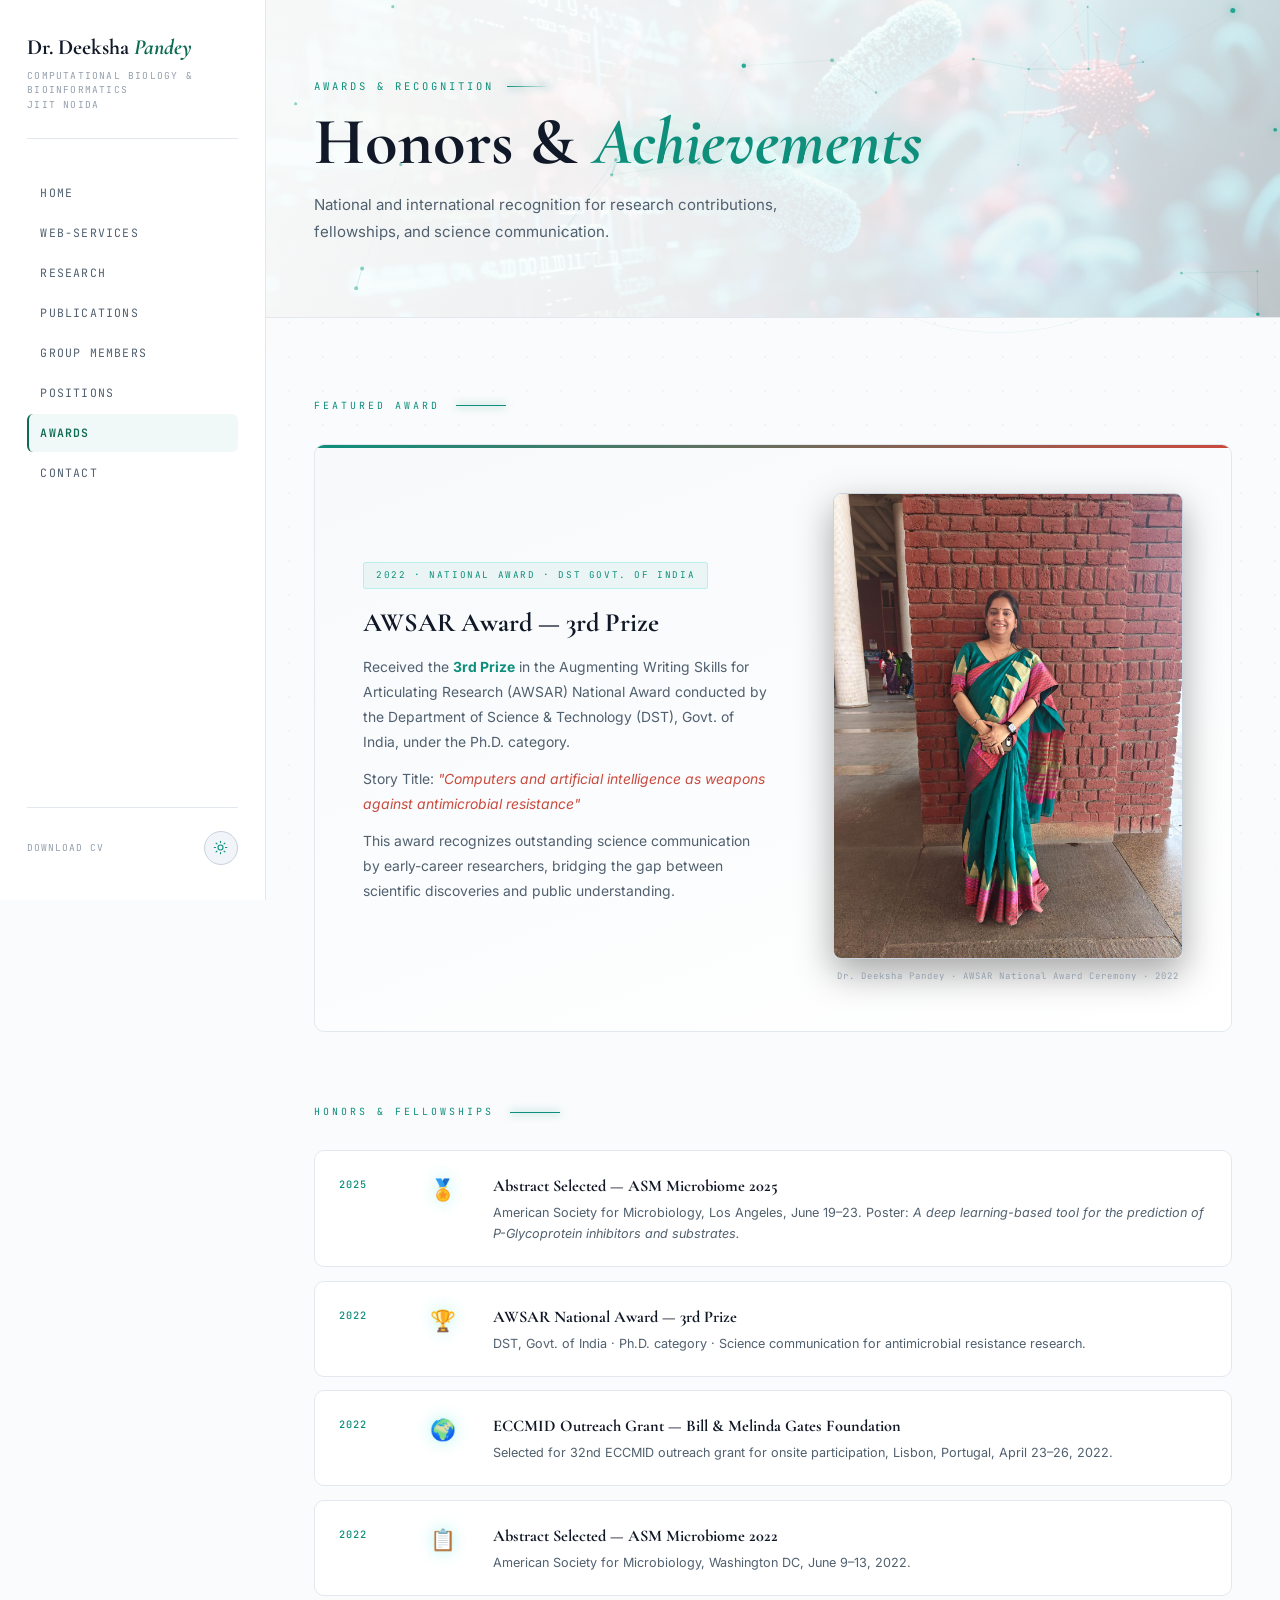
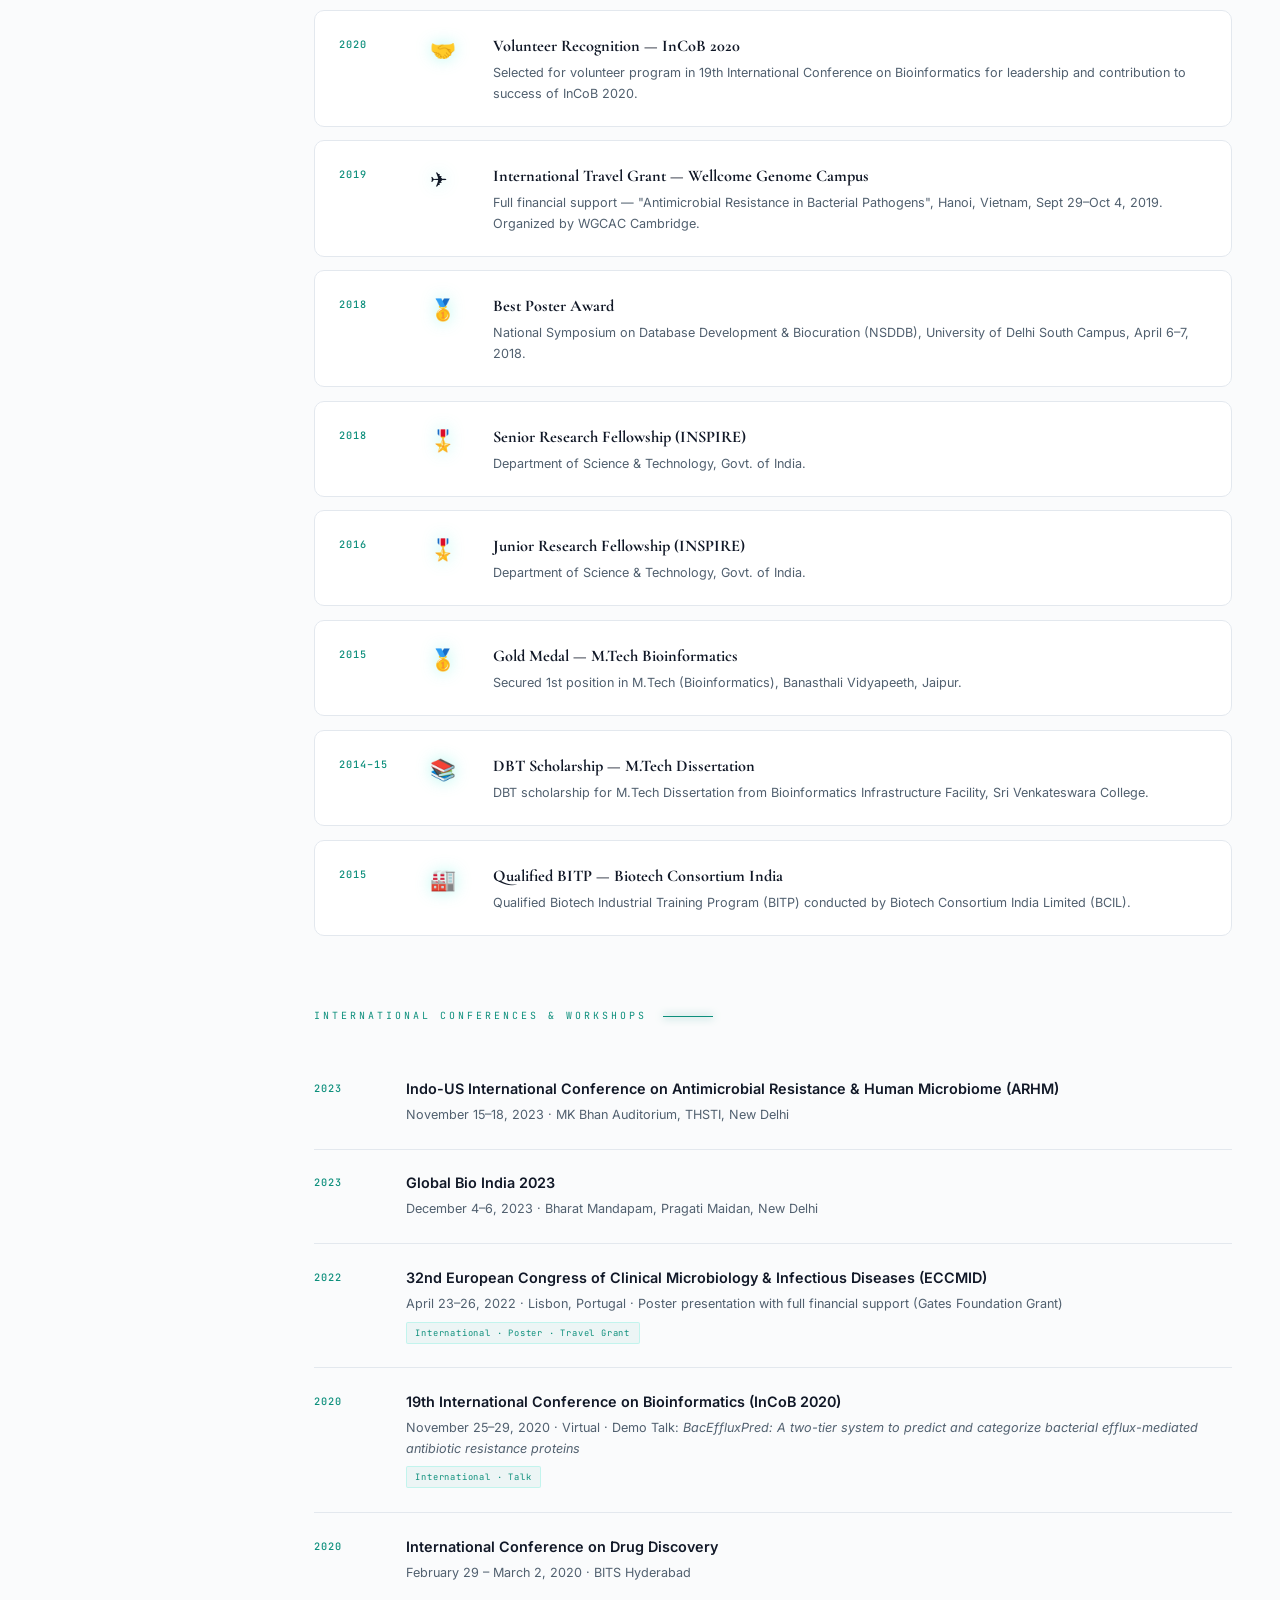
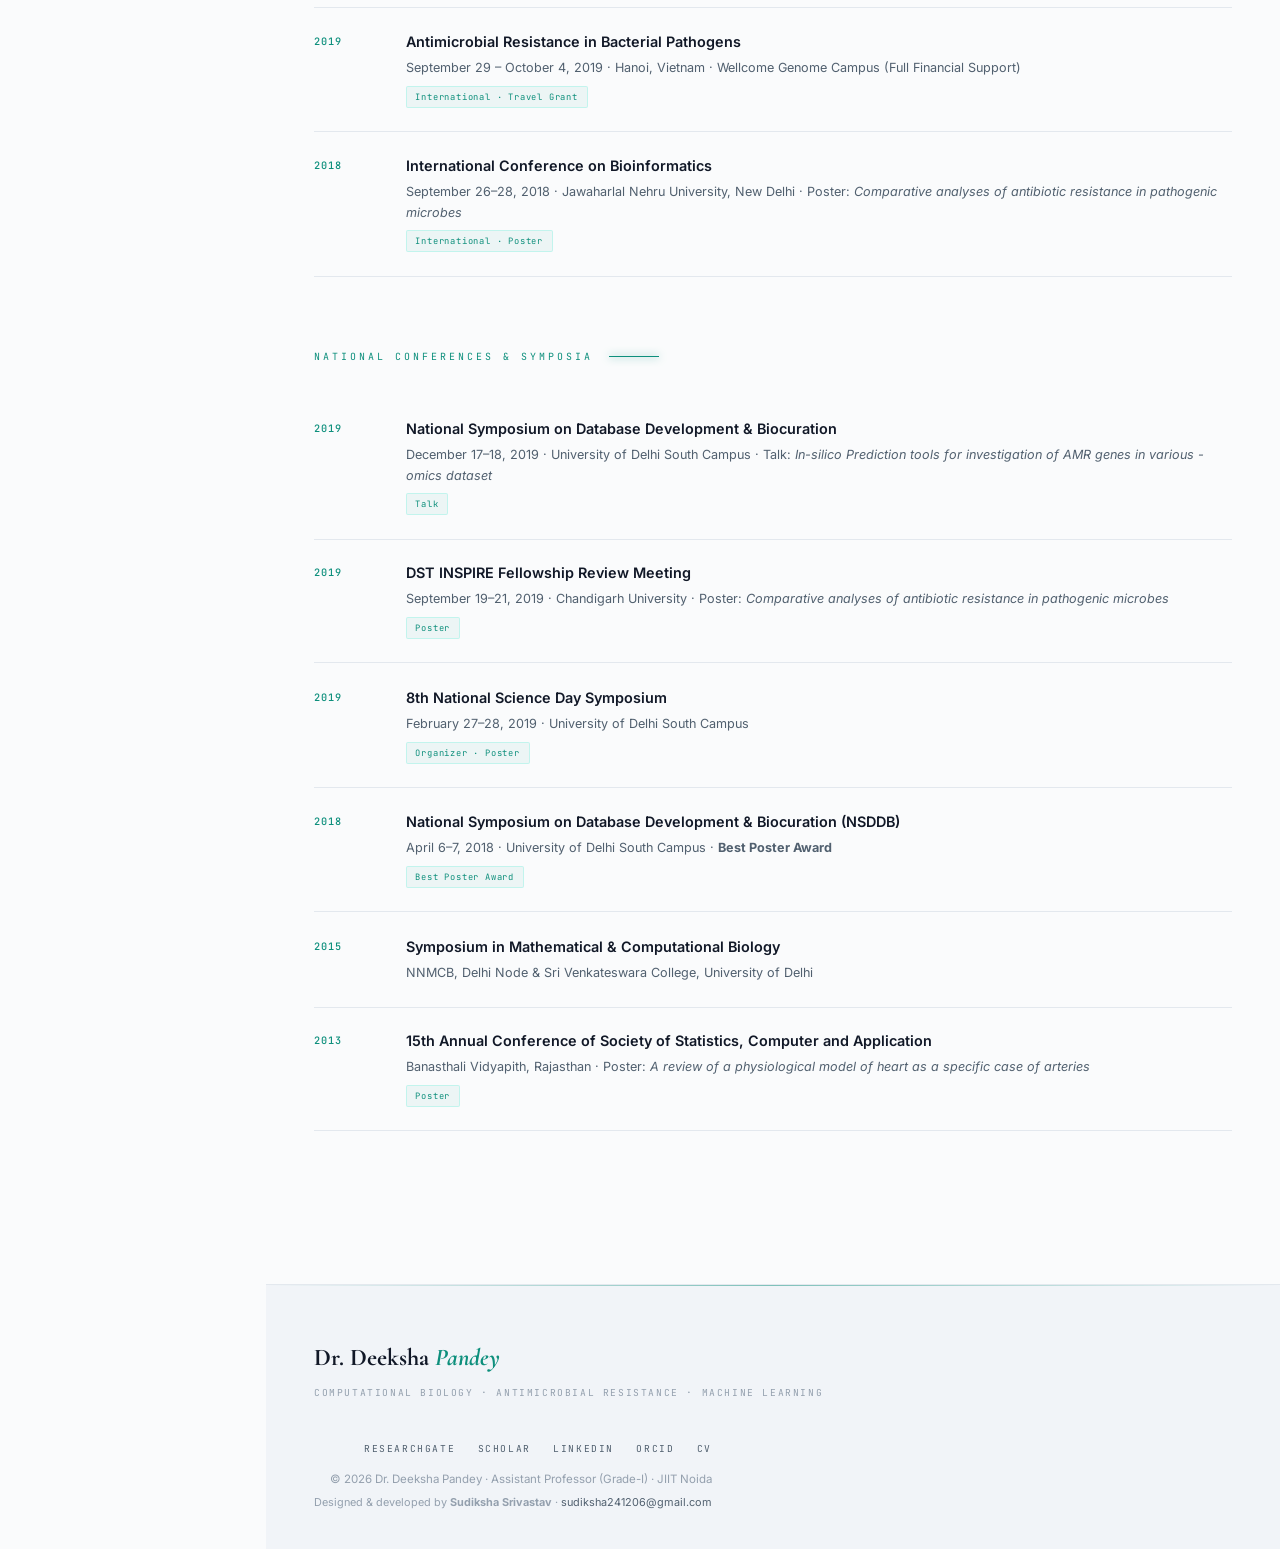
==== commit 3fef8b6b: "Sidebar navigation across all pages" ====
--- a/awards.html
+++ b/awards.html
@@ -11,45 +11,34 @@
 <base target="_blank">
 </head>
 <body>
-
-  <nav id="navbar">
-    <div class="nav-logo"><a href="index.html">DP</a></div>
-    <div class="nav-right">
-      <ul class="nav-links">
+  <button class="navToggle" id="navToggle" aria-label="Open menu"><span></span><span></span><span></span></button>
+
+  <aside class="sidenav" id="sidenav">
+    <button class="navClose" id="navClose" aria-label="Close menu">✕</button>
+    <div class="sidenav-brand">
+      <a href="index.html">Dr. Deeksha <em>Pandey</em></a>
+      <span>Computational Biology &amp; Bioinformatics<br/>JIIT Noida</span>
+    </div>
+    <ul class="nav-links">
         <li><a href="index.html#home">Home</a></li>
-        <li><a href="index.html#about">About</a></li>
+        <li><a href="index.html#tools">Web-Services</a></li>
         <li><a href="index.html#research">Research</a></li>
         <li><a href="index.html#publications">Publications</a></li>
-        <li><a href="index.html#tools">Tools</a></li>
+        <li><a href="students.html">Group Members</a></li>
+        <li><a href="positions.html">Positions</a></li>
+        <li><a href="awards.html" class="active">Awards</a></li>
         <li><a href="index.html#contact">Contact</a></li>
-        <li><a href="positions.html" class="">Positions</a></li>
-        <li><a href="awards.html" class="active">Awards</a></li>
-        <li><a href="students.html" class="">Students</a></li>
-      </ul>
+    </ul>
+    <div class="sidenav-foot">
+      <a href="CV_Deeksha_Pandey.pdf" target="_blank">Download CV</a>
       <button id="themeToggle" aria-label="Toggle dark / light mode">
         <svg class="moon-icon" viewBox="0 0 24 24" fill="none" stroke="currentColor" stroke-width="1.8" stroke-linecap="round" stroke-linejoin="round"><path d="M21 12.79A9 9 0 1 1 11.21 3 7 7 0 0 0 21 12.79z"/></svg>
         <svg class="sun-icon" viewBox="0 0 24 24" fill="none" stroke="currentColor" stroke-width="1.8" stroke-linecap="round" stroke-linejoin="round"><circle cx="12" cy="12" r="4"/><path d="M12 2v2m0 16v2M4.93 4.93l1.41 1.41m11.32 11.32 1.41 1.41M2 12h2m16 0h2M6.34 17.66l-1.41 1.41M19.07 4.93l-1.41 1.41"/></svg>
       </button>
-      <button class="hamburger" id="hamburger" aria-label="Menu">
-        <span></span><span></span><span></span>
-      </button>
-    </div>
-  </nav>
-
-  <div class="mobile-menu" id="mobileMenu">
-    <button class="mobile-close" id="mobileClose" aria-label="Close menu">✕</button>
-    <ul>
-      <li><a href="index.html#home" onclick="closeMobile()">Home</a></li>
-      <li><a href="index.html#about" onclick="closeMobile()">About</a></li>
-      <li><a href="index.html#research" onclick="closeMobile()">Research</a></li>
-      <li><a href="index.html#publications" onclick="closeMobile()">Publications</a></li>
-      <li><a href="index.html#tools" onclick="closeMobile()">Tools</a></li>
-      <li><a href="index.html#contact" onclick="closeMobile()">Contact</a></li>
-      <li><a href="positions.html" onclick="closeMobile()">Positions</a></li>
-      <li><a href="awards.html" onclick="closeMobile()">Awards</a></li>
-      <li><a href="students.html" onclick="closeMobile()">Students</a></li>
-    </ul>
-  </div>
+    </div>
+  </aside>
+
+  <div class="page-wrap">
 
   <div class="page-hero">
     <div class="page-hero-bg">
@@ -319,6 +308,8 @@
     </div>
   </footer>
 
+    </div>
+
   <script src="script.js"></script>
 </body>
 </html>
--- a/style.css
+++ b/style.css
@@ -102,89 +102,78 @@
 a{color:inherit}
 em{font-style:italic}
 
-#navbar{
-  position:fixed;top:0;left:0;right:0;z-index:1000;
-  height:var(--nav-h);
-  display:flex;align-items:center;justify-content:space-between;
-  padding:0 2.6rem;
-  border-bottom:1px solid transparent;
-  transition:background .35s ease,border-color .35s ease,box-shadow .35s ease;
-}
-#navbar.scrolled{
-  background:var(--nav-bg);
-  -webkit-backdrop-filter:blur(14px);backdrop-filter:blur(14px);
-  border-bottom-color:var(--border);
-  box-shadow:0 8px 30px rgba(0,0,0,.18);
-}
-.nav-logo a{
-  display:flex;align-items:center;gap:.7rem;text-decoration:none;
-  font-family:var(--font-mono);font-weight:600;font-size:.82rem;letter-spacing:2px;color:var(--text);
-}
-.nav-logo a::before{
-  content:'';width:34px;height:34px;flex-shrink:0;
-  background:
-    linear-gradient(var(--surface),var(--surface)) padding-box,
-    linear-gradient(135deg,var(--cyan),var(--teal)) border-box;
-  border:1.5px solid transparent;border-radius:8px;
-  box-shadow:0 0 16px var(--teal-glow),inset 0 0 10px var(--teal-light);
-}
-.nav-right{display:flex;align-items:center;gap:1.4rem}
-.nav-links{display:flex;align-items:center;gap:1.7rem;list-style:none}
+:root{--side-w:266px}
+
+.sidenav{
+  position:fixed;top:0;left:0;bottom:0;z-index:1000;width:var(--side-w);
+  background:var(--surface);border-right:1px solid var(--border);
+  display:flex;flex-direction:column;padding:2.2rem 1.7rem;overflow-y:auto;
+}
+.sidenav-brand{margin-bottom:2.2rem;padding-bottom:1.6rem;border-bottom:1px solid var(--border)}
+.sidenav-brand a{
+  text-decoration:none;display:block;font-family:var(--font-display);font-weight:700;
+  font-size:1.35rem;color:var(--text);line-height:1.2;margin-bottom:.5rem;
+}
+.sidenav-brand a em{font-style:italic;color:var(--teal)}
+.sidenav-brand span{
+  display:block;font-family:var(--font-mono);font-size:.6rem;letter-spacing:1.2px;
+  text-transform:uppercase;color:var(--text-dim);line-height:1.5;
+}
+
+.nav-links{list-style:none;display:flex;flex-direction:column;gap:.15rem;margin-bottom:1.6rem}
 .nav-links a{
-  position:relative;text-decoration:none;
-  font-family:var(--font-mono);font-size:.62rem;letter-spacing:1.6px;text-transform:uppercase;
-  color:var(--text-muted);transition:color .25s ease;padding:.35rem 0;
-}
-.nav-links a::after{
-  content:'';position:absolute;left:0;bottom:0;width:100%;height:1px;
-  background:var(--cyan);transform:scaleX(0);transform-origin:left;transition:transform .3s var(--ease);
-  box-shadow:0 0 8px var(--cyan);
-}
-.nav-links a:hover{color:var(--cyan)}
-.nav-links a:hover::after{transform:scaleX(1)}
-.nav-links a.active{color:var(--cyan)}
-.nav-links a.active::after{transform:scaleX(1)}
+  display:block;text-decoration:none;
+  font-family:var(--font-mono);font-size:.72rem;letter-spacing:1.2px;text-transform:uppercase;
+  color:var(--text-muted);padding:.6rem .7rem;border-radius:6px;border-left:2px solid transparent;
+  transition:color .2s,background .2s,border-color .2s;
+}
+.nav-links a:hover{color:var(--teal);background:var(--teal-light)}
+.nav-links a.active{color:var(--teal);background:var(--teal-light);border-left-color:var(--teal);font-weight:600}
+
+.sidenav-foot{margin-top:auto;padding-top:1.4rem;border-top:1px solid var(--border);display:flex;align-items:center;justify-content:space-between;gap:.8rem}
+.sidenav-foot a{
+  font-family:var(--font-mono);font-size:.6rem;letter-spacing:1px;text-transform:uppercase;
+  color:var(--text-dim);text-decoration:none;
+}
+.sidenav-foot a:hover{color:var(--teal)}
 
 #themeToggle{
-  width:38px;height:38px;border-radius:50%;cursor:pointer;
-  border:1px solid var(--border-strong);background:var(--surface);color:var(--cyan);
+  width:34px;height:34px;border-radius:50%;cursor:pointer;flex-shrink:0;
+  border:1px solid var(--border-strong);background:var(--bg2);color:var(--cyan);
   display:flex;align-items:center;justify-content:center;
-  transition:border-color .25s,box-shadow .25s,transform .25s;
-}
-#themeToggle:hover{border-color:var(--cyan);box-shadow:0 0 16px var(--teal-glow);transform:rotate(15deg)}
-#themeToggle svg{width:17px;height:17px}
+  transition:border-color .25s,box-shadow .25s;
+}
+#themeToggle:hover{border-color:var(--cyan);box-shadow:0 0 12px var(--teal-glow)}
+#themeToggle svg{width:15px;height:15px}
 .sun-icon{display:none}
 [data-theme="light"] .moon-icon{display:none}
 [data-theme="light"] .sun-icon{display:block}
 
-.hamburger{display:none;flex-direction:column;gap:5px;background:none;border:none;cursor:pointer;padding:8px}
-.hamburger span{width:24px;height:2px;background:var(--text);border-radius:2px;transition:.3s var(--ease)}
-.hamburger:hover span{background:var(--cyan)}
-
-.mobile-menu{
-  position:fixed;inset:0;z-index:1100;background:var(--bg);
-  transform:translateX(100%);transition:transform .45s var(--ease);
-  display:flex;flex-direction:column;justify-content:center;padding:4rem 2.5rem;
-}
-.mobile-menu::before{
-  content:'';position:absolute;inset:0;pointer-events:none;
-  background-image:radial-gradient(circle,rgba(0,229,199,.06) 1px,transparent 1.4px);
-  background-size:30px 30px;
-}
-[data-theme="light"] .mobile-menu::before{background-image:radial-gradient(circle,rgba(10,157,134,.1) 1px,transparent 1.4px)}
-.mobile-menu.open{transform:translateX(0)}
-.mobile-menu ul{list-style:none;position:relative}
-.mobile-menu li{margin:.4rem 0}
-.mobile-menu a{
-  text-decoration:none;font-family:var(--font-display);font-size:1.9rem;font-weight:600;color:var(--text);
-  transition:color .25s,padding-left .25s;
-}
-.mobile-menu a:hover{color:var(--cyan);padding-left:.6rem}
-.mobile-close{
-  position:absolute;top:1.4rem;right:1.6rem;background:none;border:1px solid var(--border-strong);
-  color:var(--text);width:42px;height:42px;border-radius:50%;font-size:1rem;cursor:pointer;transition:.25s;
-}
-.mobile-close:hover{border-color:var(--coral);color:var(--coral);transform:rotate(90deg)}
+.navToggle{
+  display:none;position:fixed;top:1.1rem;left:1.1rem;z-index:1200;
+  width:42px;height:42px;border-radius:8px;background:var(--surface);
+  border:1px solid var(--border-strong);cursor:pointer;
+  flex-direction:column;align-items:center;justify-content:center;gap:5px;
+}
+.navToggle span{width:20px;height:2px;background:var(--text);border-radius:2px}
+.navClose{
+  display:none;position:absolute;top:1.2rem;right:1.2rem;background:none;
+  border:1px solid var(--border-strong);color:var(--text);width:34px;height:34px;
+  border-radius:50%;font-size:.9rem;cursor:pointer;
+}
+
+.page-wrap{margin-left:var(--side-w)}
+
+@media (max-width:880px){
+  .sidenav{
+    transform:translateX(-100%);transition:transform .35s var(--ease);
+    box-shadow:0 0 40px rgba(0,0,0,.25);
+  }
+  .sidenav.open{transform:translateX(0)}
+  .navToggle{display:flex}
+  .navClose{display:block}
+  .page-wrap{margin-left:0}
+}
 
 .dna-strip{overflow:hidden;border-block:1px solid var(--border);background:var(--bg2);padding:.55rem 0;position:relative;z-index:2}
 .dna-track{
@@ -204,7 +193,7 @@
 .network-canvas{position:absolute;inset:0;width:100%;height:100%;z-index:1;pointer-events:none}
 .hero-inner{
   position:relative;z-index:2;width:100%;max-width:1200px;margin:0 auto;
-  padding:calc(var(--nav-h) + 3.5rem) 3rem 5rem;
+  padding:4.5rem 3.5rem 5rem;
   display:grid;grid-template-columns:1.12fr .88fr;gap:4rem;align-items:center;
 }
 .hero-tag{
@@ -478,6 +467,49 @@
 .tcard h3{font-family:var(--font-display);font-size:1.35rem;font-weight:700;margin-bottom:.55rem}
 .tcard p{font-size:.82rem;color:var(--text-muted);line-height:1.7;margin-bottom:1.2rem}
 .tcard-link{font-family:var(--font-mono);font-size:.64rem;letter-spacing:1.6px;color:var(--cyan)}
+
+.webservices-wrap{
+  margin-top:3rem;background:var(--surface);border:1px solid var(--border);border-radius:var(--radius);
+  padding:1.8rem 2rem 2.2rem;
+}
+.ws-head{
+  display:flex;align-items:center;justify-content:space-between;flex-wrap:wrap;gap:1rem;
+  margin-bottom:1.2rem;padding-bottom:1rem;border-bottom:1px solid var(--border);
+}
+.ws-head h3{font-family:var(--font-display);font-size:1.3rem;font-weight:700;color:var(--text)}
+.ws-filter{
+  font-family:var(--font-mono);font-size:.75rem;color:var(--text);
+  background:var(--bg2);border:1px solid var(--border);border-radius:6px;
+  padding:.55rem .9rem;min-width:230px;outline:none;transition:border-color .2s;
+}
+.ws-filter:focus{border-color:var(--cyan)}
+.ws-table-scroll{overflow-x:auto}
+.ws-table{width:100%;border-collapse:collapse;font-size:.86rem}
+.ws-table thead th{
+  text-align:left;font-family:var(--font-mono);font-size:.62rem;letter-spacing:1.6px;text-transform:uppercase;
+  color:var(--text-dim);padding:.6rem .8rem;border-bottom:1px solid var(--border-strong);white-space:nowrap;
+}
+.ws-table tbody td{
+  padding:.85rem .8rem;border-bottom:1px solid var(--border);color:var(--text-muted);vertical-align:top;
+}
+.ws-table tbody tr:last-child td{border-bottom:none}
+.ws-table tbody tr:hover{background:var(--teal-light)}
+.ws-name{font-family:var(--font-display);font-weight:700;color:var(--text);white-space:nowrap}
+.ws-tag{
+  font-family:var(--font-mono);font-size:.62rem;letter-spacing:1px;text-transform:uppercase;
+  color:var(--teal);background:var(--teal-light);border:1px solid rgba(13,143,124,.25);
+  padding:.22rem .55rem;border-radius:4px;white-space:nowrap;
+}
+.ws-table tbody td:last-child a{
+  font-family:var(--font-mono);font-size:.72rem;color:var(--cyan);white-space:nowrap;
+}
+.ws-table tbody td:last-child a:hover{text-decoration:underline}
+.ws-empty{padding:1.6rem 0;text-align:center;color:var(--text-dim);font-family:var(--font-mono);font-size:.78rem}
+.ws-note{margin-top:1.1rem;font-size:.78rem;color:var(--text-dim)}
+@media (max-width:600px){
+  .webservices-wrap{padding:1.4rem 1.2rem 1.8rem}
+  .ws-filter{min-width:0;width:100%}
+}
 .tcard-link::before{content:'$ ';color:var(--coral)}
 .tcard:hover{transform:translateY(-7px);border-color:rgba(0,229,199,.45);box-shadow:var(--card-shadow),0 0 32px var(--teal-glow)}
 
@@ -531,7 +563,7 @@
 
 .page-hero{
   position:relative;overflow:hidden;
-  padding:calc(var(--nav-h) + 4.5rem) 0 4.5rem;
+  padding:4.5rem 0 4.5rem;
   border-bottom:1px solid var(--border);
 }
 .page-hero-bg{position:absolute;inset:0}
@@ -685,7 +717,7 @@
   .research-grid,.tools-grid{grid-template-columns:repeat(2,1fr)}
 }
 @media (max-width:920px){
-  .hero-inner{grid-template-columns:1fr;gap:3.2rem;padding-top:calc(var(--nav-h) + 2.6rem)}
+  .hero-inner{grid-template-columns:1fr;gap:3.2rem;padding-top:4.6rem}
   .hero-right{order:-1}
   .hero-photo-wrap{max-width:240px}
   .about-grid,.contact-grid,.research-visual{grid-template-columns:1fr}
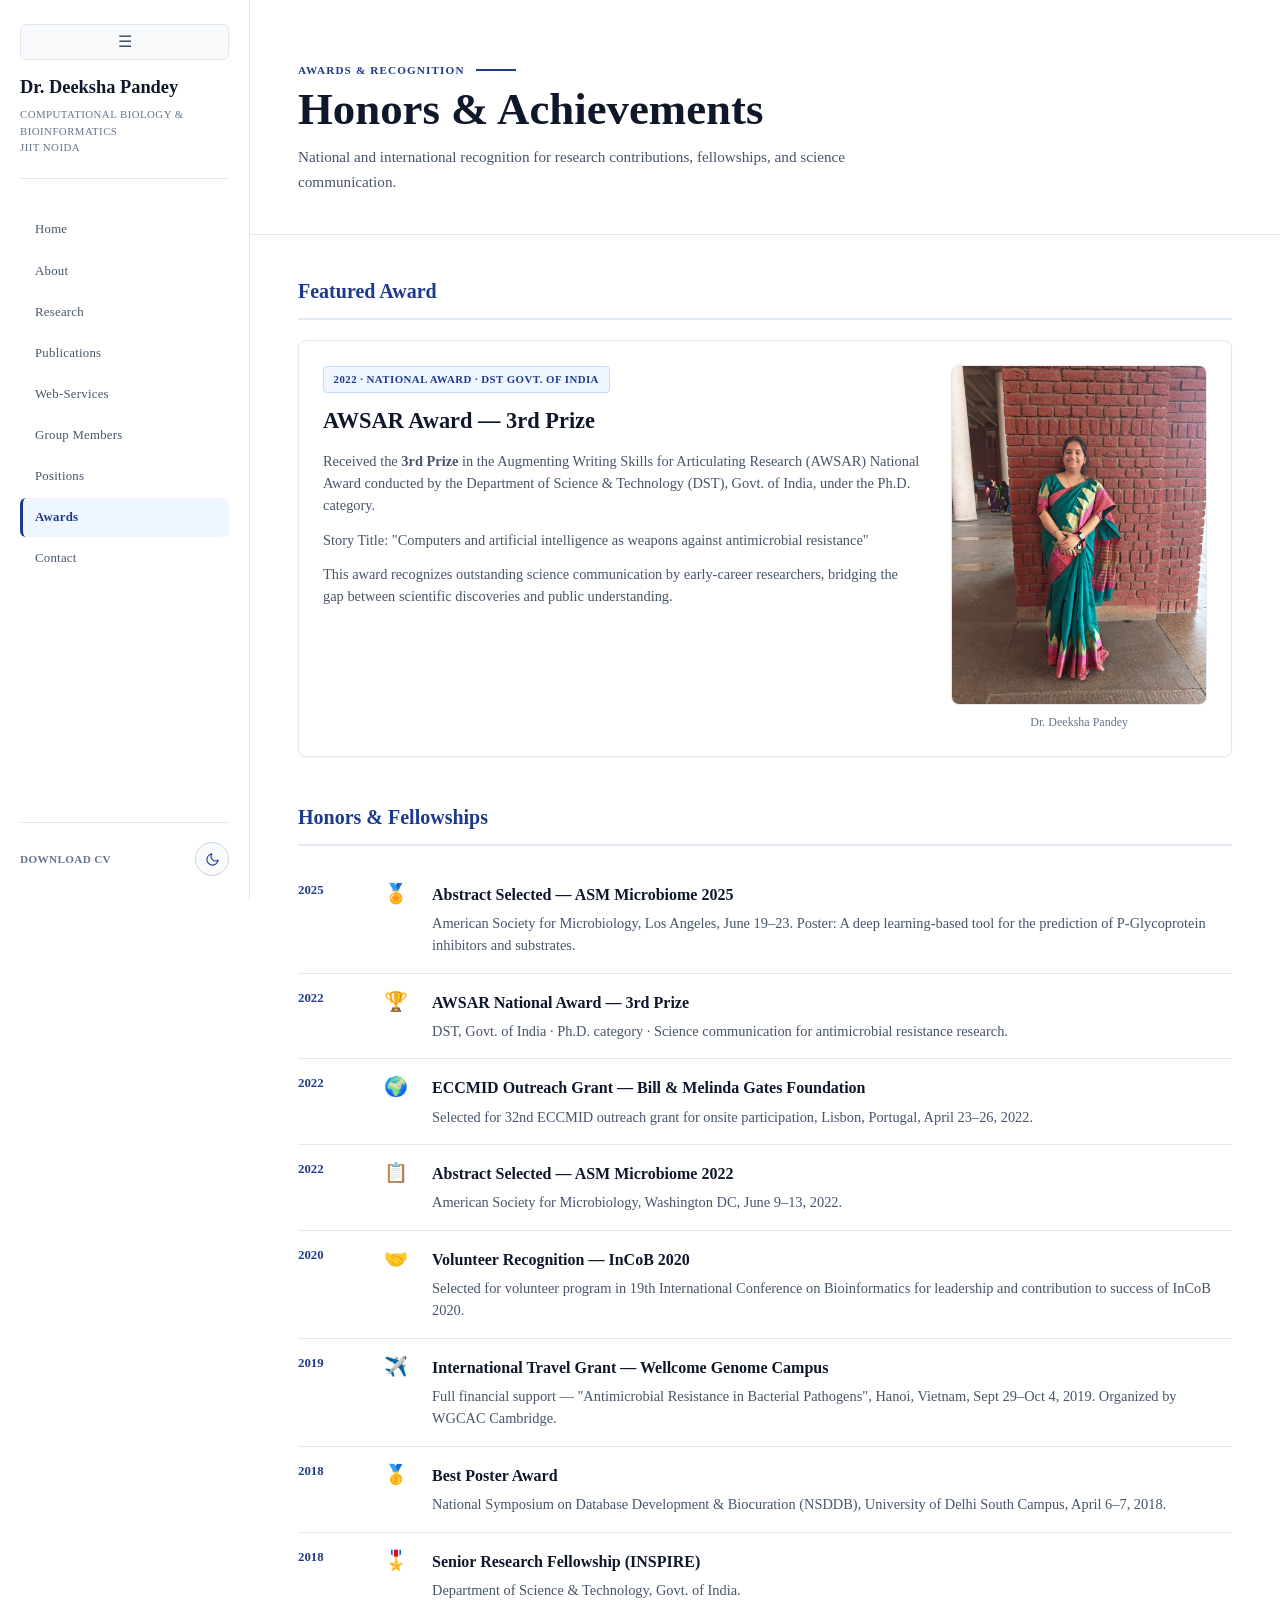
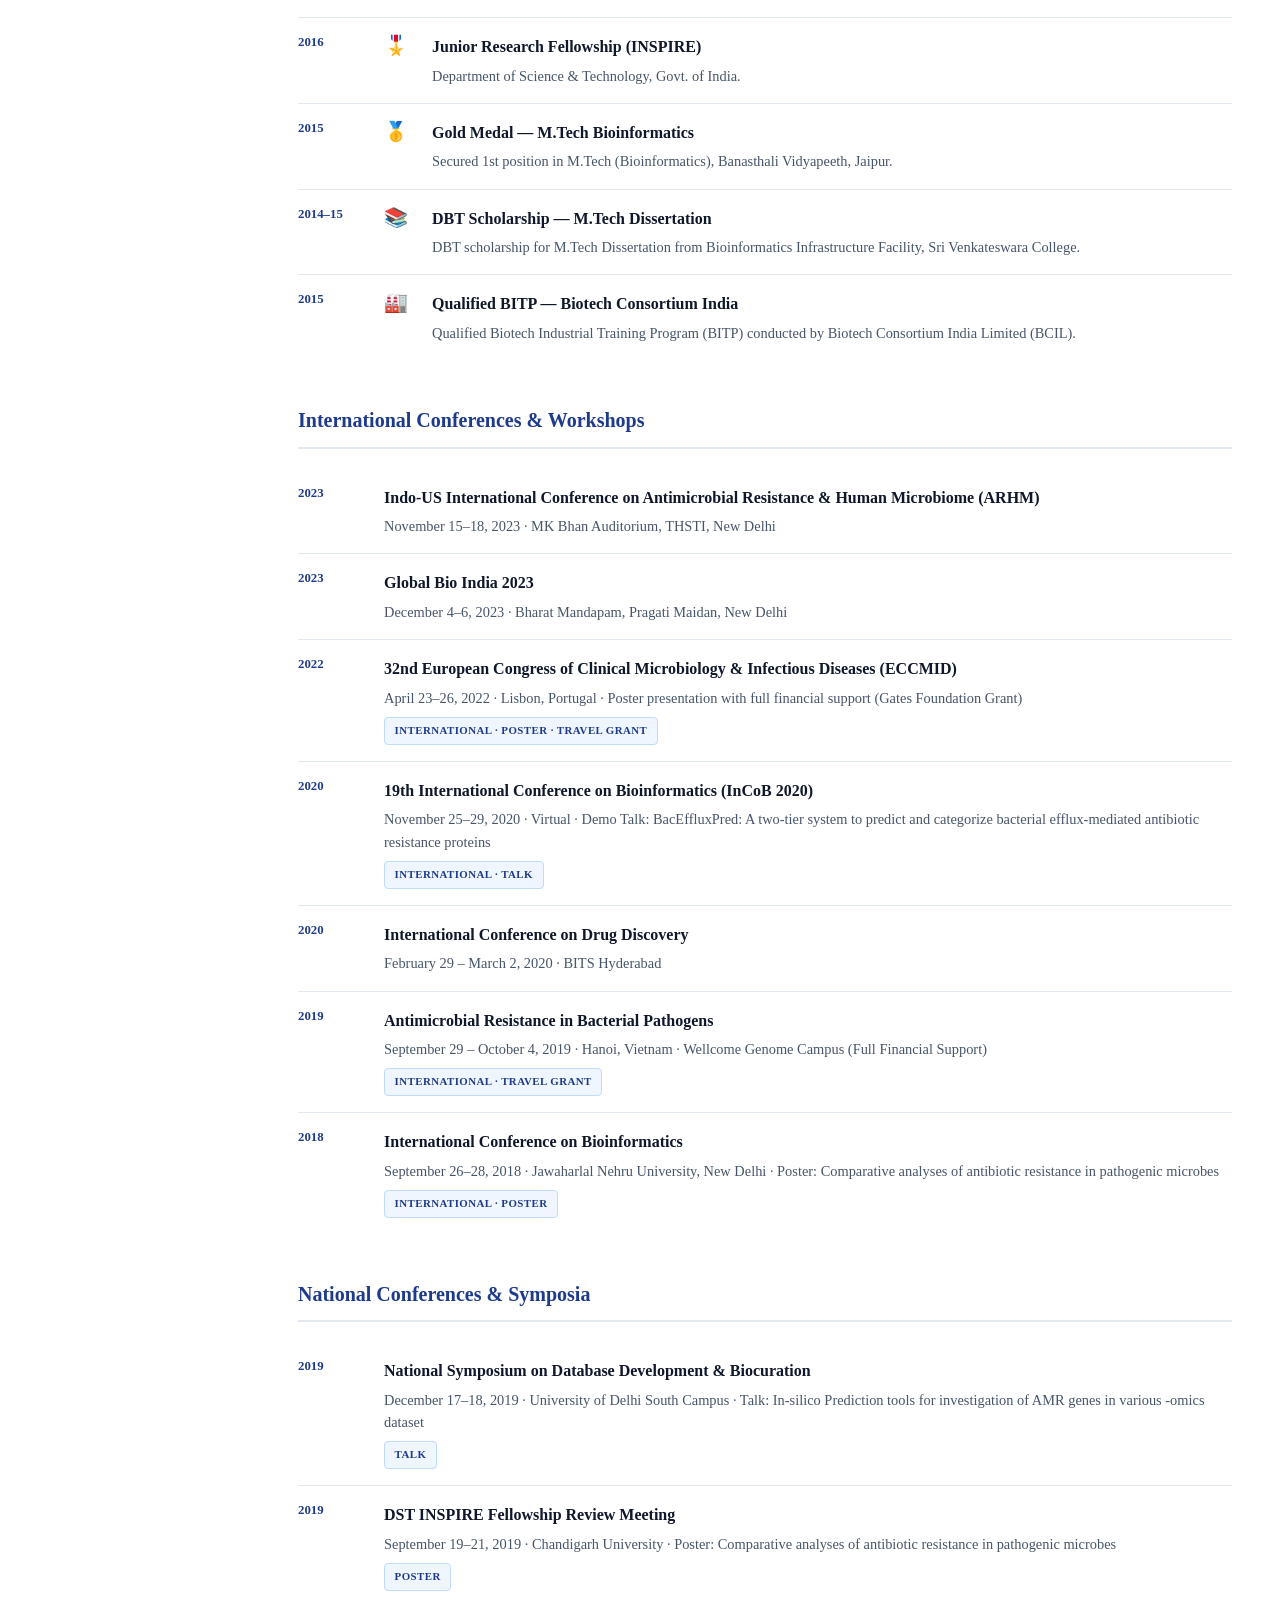
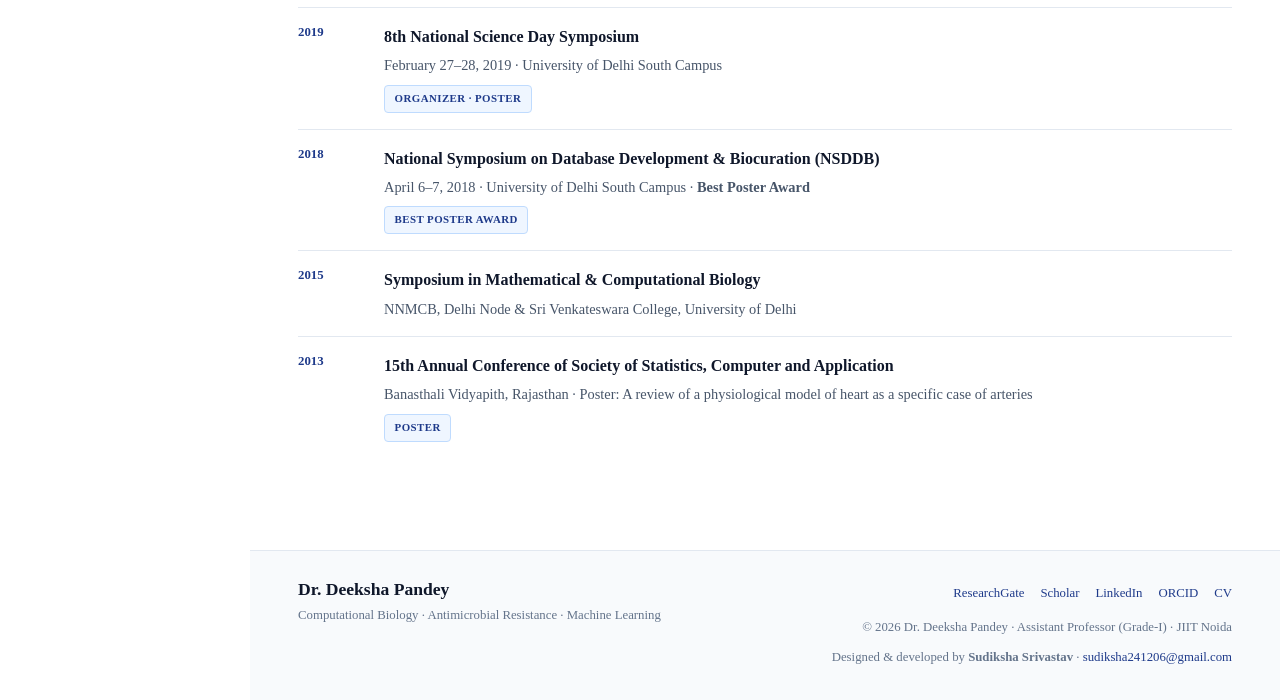
==== commit bbce5051: "Mobile-compatible layout, fix HTML structure, links and styles" ====
--- a/awards.html
+++ b/awards.html
@@ -2,35 +2,36 @@
 <html lang="en" data-theme="light">
 <head>
   <meta charset="UTF-8" />
-  <meta name="viewport" content="width=device-width, initial-scale=1.0"/>
+  <meta name="viewport" content="width=device-width, initial-scale=1, viewport-fit=cover"/>
+  <meta name="theme-color" content="#1e3a8a"/>
+  <meta name="color-scheme" content="light dark"/>
+  <script>try{var t=localStorage.getItem('dp-theme');if(t)document.documentElement.dataset.theme=t}catch(e){}</script>
   <title>Awards | Dr. Deeksha Pandey</title>
   <link rel="stylesheet" href="style.css" />
-  <link rel="preconnect" href="https://fonts.googleapis.com">
-  <link rel="preconnect" href="https://fonts.gstatic.com" crossorigin>
-  <link href="https://fonts.googleapis.com/css2?family=Cormorant+Garamond:ital,wght@0,400;0,600;0,700;1,400;1,600&family=Inter:wght@300;400;500;600&family=JetBrains+Mono:wght@400;500&display=swap" rel="stylesheet">
-<base target="_blank">
 </head>
 <body>
-  <button class="navToggle" id="navToggle" aria-label="Open menu"><span></span><span></span><span></span></button>
+  <button class="navToggle" id="navToggle" aria-label="Open menu" aria-controls="sidenav" aria-expanded="false"><span></span><span></span><span></span></button>
 
   <aside class="sidenav" id="sidenav">
+    <button type="button" id="sidebarCollapse" aria-label="Collapse sidebar" title="Collapse sidebar">☰</button>
     <button class="navClose" id="navClose" aria-label="Close menu">✕</button>
     <div class="sidenav-brand">
-      <a href="index.html">Dr. Deeksha <em>Pandey</em></a>
+      <a href="index.html">Dr. Deeksha Pandey</a>
       <span>Computational Biology &amp; Bioinformatics<br/>JIIT Noida</span>
     </div>
     <ul class="nav-links">
-        <li><a href="index.html#home">Home</a></li>
-        <li><a href="index.html#tools">Web-Services</a></li>
-        <li><a href="index.html#research">Research</a></li>
-        <li><a href="index.html#publications">Publications</a></li>
-        <li><a href="students.html">Group Members</a></li>
-        <li><a href="positions.html">Positions</a></li>
-        <li><a href="awards.html" class="active">Awards</a></li>
-        <li><a href="index.html#contact">Contact</a></li>
+        <li><a href="index.html#home" data-short="H">Home</a></li>
+        <li><a href="index.html#about" data-short="Ab">About</a></li>
+        <li><a href="index.html#research" data-short="R">Research</a></li>
+        <li><a href="index.html#publications" data-short="P">Publications</a></li>
+        <li><a href="index.html#tools" data-short="WS">Web-Services</a></li>
+        <li><a href="students.html" data-short="GM">Group Members</a></li>
+        <li><a href="positions.html" data-short="Pos">Positions</a></li>
+        <li><a href="awards.html" class="active" data-short="A">Awards</a></li>
+        <li><a href="index.html#contact" data-short="C">Contact</a></li>
     </ul>
     <div class="sidenav-foot">
-      <a href="CV_Deeksha_Pandey.pdf" target="_blank">Download CV</a>
+      <a href="CV_Deeksha_Pandey.pdf" target="_blank" rel="noopener noreferrer">Download CV</a>
       <button id="themeToggle" aria-label="Toggle dark / light mode">
         <svg class="moon-icon" viewBox="0 0 24 24" fill="none" stroke="currentColor" stroke-width="1.8" stroke-linecap="round" stroke-linejoin="round"><path d="M21 12.79A9 9 0 1 1 11.21 3 7 7 0 0 0 21 12.79z"/></svg>
         <svg class="sun-icon" viewBox="0 0 24 24" fill="none" stroke="currentColor" stroke-width="1.8" stroke-linecap="round" stroke-linejoin="round"><circle cx="12" cy="12" r="4"/><path d="M12 2v2m0 16v2M4.93 4.93l1.41 1.41m11.32 11.32 1.41 1.41M2 12h2m16 0h2M6.34 17.66l-1.41 1.41M19.07 4.93l-1.41 1.41"/></svg>
@@ -41,14 +42,9 @@
   <div class="page-wrap">
 
   <div class="page-hero">
-    <div class="page-hero-bg">
-      <img src="backgroung.png" alt="" />
-      <div class="page-hero-bg-overlay"></div>
-    </div>
-    <canvas class="network-canvas" aria-hidden="true"></canvas>
-    <div class="page-hero-inner">
+<div class="page-hero-inner">
       <span class="sec-num">Awards &amp; Recognition</span>
-      <h1>Honors &amp; <em>Achievements</em></h1>
+      <h1>Honors &amp; Achievements</h1>
       <p>National and international recognition for research contributions, fellowships, and science communication.</p>
     </div>
   </div>
@@ -56,38 +52,38 @@
   <div class="page-content">
 
     <div class="page-block">
-      <div class="block-title">Featured Award</div>
+      <h2 class="block-title">Featured Award</h2>
       <div class="feature-award">
         <div class="feature-award-text">
           <span class="af-tag">2022 · National Award · DST Govt. of India</span>
           <h3>AWSAR Award — 3rd Prize</h3>
           <p>Received the <strong>3rd Prize</strong> in the Augmenting Writing Skills for Articulating Research (AWSAR) National Award conducted by the Department of Science &amp; Technology (DST), Govt. of India, under the Ph.D. category.</p>
-          <p>Story Title: <em>"Computers and artificial intelligence as weapons against antimicrobial resistance"</em></p>
+          <p>Story Title: "Computers and artificial intelligence as weapons against antimicrobial resistance"</p>
           <p>This award recognizes outstanding science communication by early-career researchers, bridging the gap between scientific discoveries and public understanding.</p>
         </div>
         <div class="feature-award-img">
-          <img src="profile.jpeg" alt="Dr. Deeksha Pandey receiving AWSAR Award" />
-          <p class="img-cap">Dr. Deeksha Pandey · AWSAR National Award Ceremony · 2022</p>
+          <img src="profile.jpeg" alt="Dr. Deeksha Pandey" loading="lazy" />
+          <p class="img-cap">Dr. Deeksha Pandey</p>
         </div>
       </div>
     </div>
 
     <div class="page-block">
-      <div class="block-title">Honors &amp; Fellowships</div>
+      <h2 class="block-title">Honors &amp; Fellowships</h2>
       <div class="awards-list">
         <div class="award-row">
           <div class="ar-year">2025</div>
           <div class="ar-icon">🏅</div>
           <div>
-            <h4>Abstract Selected — ASM Microbiome 2025</h4>
-            <p>American Society for Microbiology, Los Angeles, June 19–23. Poster: <em>A deep learning-based tool for the prediction of P-Glycoprotein inhibitors and substrates.</em></p>
+            <h3>Abstract Selected — ASM Microbiome 2025</h3>
+            <p>American Society for Microbiology, Los Angeles, June 19–23. Poster: A deep learning-based tool for the prediction of P-Glycoprotein inhibitors and substrates.</p>
           </div>
         </div>
         <div class="award-row">
           <div class="ar-year">2022</div>
           <div class="ar-icon">🏆</div>
           <div>
-            <h4>AWSAR National Award — 3rd Prize</h4>
+            <h3>AWSAR National Award — 3rd Prize</h3>
             <p>DST, Govt. of India · Ph.D. category · Science communication for antimicrobial resistance research.</p>
           </div>
         </div>
@@ -95,7 +91,7 @@
           <div class="ar-year">2022</div>
           <div class="ar-icon">🌍</div>
           <div>
-            <h4>ECCMID Outreach Grant — Bill &amp; Melinda Gates Foundation</h4>
+            <h3>ECCMID Outreach Grant — Bill &amp; Melinda Gates Foundation</h3>
             <p>Selected for 32nd ECCMID outreach grant for onsite participation, Lisbon, Portugal, April 23–26, 2022.</p>
           </div>
         </div>
@@ -103,7 +99,7 @@
           <div class="ar-year">2022</div>
           <div class="ar-icon">📋</div>
           <div>
-            <h4>Abstract Selected — ASM Microbiome 2022</h4>
+            <h3>Abstract Selected — ASM Microbiome 2022</h3>
             <p>American Society for Microbiology, Washington DC, June 9–13, 2022.</p>
           </div>
         </div>
@@ -111,7 +107,7 @@
           <div class="ar-year">2020</div>
           <div class="ar-icon">🤝</div>
           <div>
-            <h4>Volunteer Recognition — InCoB 2020</h4>
+            <h3>Volunteer Recognition — InCoB 2020</h3>
             <p>Selected for volunteer program in 19th International Conference on Bioinformatics for leadership and contribution to success of InCoB 2020.</p>
           </div>
         </div>
@@ -119,7 +115,7 @@
           <div class="ar-year">2019</div>
           <div class="ar-icon">✈️</div>
           <div>
-            <h4>International Travel Grant — Wellcome Genome Campus</h4>
+            <h3>International Travel Grant — Wellcome Genome Campus</h3>
             <p>Full financial support — "Antimicrobial Resistance in Bacterial Pathogens", Hanoi, Vietnam, Sept 29–Oct 4, 2019. Organized by WGCAC Cambridge.</p>
           </div>
         </div>
@@ -127,7 +123,7 @@
           <div class="ar-year">2018</div>
           <div class="ar-icon">🥇</div>
           <div>
-            <h4>Best Poster Award</h4>
+            <h3>Best Poster Award</h3>
             <p>National Symposium on Database Development &amp; Biocuration (NSDDB), University of Delhi South Campus, April 6–7, 2018.</p>
           </div>
         </div>
@@ -135,7 +131,7 @@
           <div class="ar-year">2018</div>
           <div class="ar-icon">🎖️</div>
           <div>
-            <h4>Senior Research Fellowship (INSPIRE)</h4>
+            <h3>Senior Research Fellowship (INSPIRE)</h3>
             <p>Department of Science &amp; Technology, Govt. of India.</p>
           </div>
         </div>
@@ -143,7 +139,7 @@
           <div class="ar-year">2016</div>
           <div class="ar-icon">🎖️</div>
           <div>
-            <h4>Junior Research Fellowship (INSPIRE)</h4>
+            <h3>Junior Research Fellowship (INSPIRE)</h3>
             <p>Department of Science &amp; Technology, Govt. of India.</p>
           </div>
         </div>
@@ -151,7 +147,7 @@
           <div class="ar-year">2015</div>
           <div class="ar-icon">🥇</div>
           <div>
-            <h4>Gold Medal — M.Tech Bioinformatics</h4>
+            <h3>Gold Medal — M.Tech Bioinformatics</h3>
             <p>Secured 1st position in M.Tech (Bioinformatics), Banasthali Vidyapeeth, Jaipur.</p>
           </div>
         </div>
@@ -159,7 +155,7 @@
           <div class="ar-year">2014–15</div>
           <div class="ar-icon">📚</div>
           <div>
-            <h4>DBT Scholarship — M.Tech Dissertation</h4>
+            <h3>DBT Scholarship — M.Tech Dissertation</h3>
             <p>DBT scholarship for M.Tech Dissertation from Bioinformatics Infrastructure Facility, Sri Venkateswara College.</p>
           </div>
         </div>
@@ -167,7 +163,7 @@
           <div class="ar-year">2015</div>
           <div class="ar-icon">🏭</div>
           <div>
-            <h4>Qualified BITP — Biotech Consortium India</h4>
+            <h3>Qualified BITP — Biotech Consortium India</h3>
             <p>Qualified Biotech Industrial Training Program (BITP) conducted by Biotech Consortium India Limited (BCIL).</p>
           </div>
         </div>
@@ -175,26 +171,26 @@
     </div>
 
     <div class="page-block">
-      <div class="block-title">International Conferences &amp; Workshops</div>
+      <h2 class="block-title">International Conferences &amp; Workshops</h2>
       <div class="conf-list">
         <div class="conf-item">
           <div class="conf-year">2023</div>
           <div class="conf-content">
-            <h4>Indo-US International Conference on Antimicrobial Resistance &amp; Human Microbiome (ARHM)</h4>
+            <h3>Indo-US International Conference on Antimicrobial Resistance &amp; Human Microbiome (ARHM)</h3>
             <p>November 15–18, 2023 · MK Bhan Auditorium, THSTI, New Delhi</p>
           </div>
         </div>
         <div class="conf-item">
           <div class="conf-year">2023</div>
           <div class="conf-content">
-            <h4>Global Bio India 2023</h4>
+            <h3>Global Bio India 2023</h3>
             <p>December 4–6, 2023 · Bharat Mandapam, Pragati Maidan, New Delhi</p>
           </div>
         </div>
         <div class="conf-item">
           <div class="conf-year">2022</div>
           <div class="conf-content">
-            <h4>32nd European Congress of Clinical Microbiology &amp; Infectious Diseases (ECCMID)</h4>
+            <h3>32nd European Congress of Clinical Microbiology &amp; Infectious Diseases (ECCMID)</h3>
             <p>April 23–26, 2022 · Lisbon, Portugal · Poster presentation with full financial support (Gates Foundation Grant)</p>
             <span class="conf-chip">International · Poster · Travel Grant</span>
           </div>
@@ -202,22 +198,22 @@
         <div class="conf-item">
           <div class="conf-year">2020</div>
           <div class="conf-content">
-            <h4>19th International Conference on Bioinformatics (InCoB 2020)</h4>
-            <p>November 25–29, 2020 · Virtual · Demo Talk: <em>BacEffluxPred: A two-tier system to predict and categorize bacterial efflux-mediated antibiotic resistance proteins</em></p>
+            <h3>19th International Conference on Bioinformatics (InCoB 2020)</h3>
+            <p>November 25–29, 2020 · Virtual · Demo Talk: BacEffluxPred: A two-tier system to predict and categorize bacterial efflux-mediated antibiotic resistance proteins</p>
             <span class="conf-chip">International · Talk</span>
           </div>
         </div>
         <div class="conf-item">
           <div class="conf-year">2020</div>
           <div class="conf-content">
-            <h4>International Conference on Drug Discovery</h4>
+            <h3>International Conference on Drug Discovery</h3>
             <p>February 29 – March 2, 2020 · BITS Hyderabad</p>
           </div>
         </div>
         <div class="conf-item">
           <div class="conf-year">2019</div>
           <div class="conf-content">
-            <h4>Antimicrobial Resistance in Bacterial Pathogens</h4>
+            <h3>Antimicrobial Resistance in Bacterial Pathogens</h3>
             <p>September 29 – October 4, 2019 · Hanoi, Vietnam · Wellcome Genome Campus (Full Financial Support)</p>
             <span class="conf-chip">International · Travel Grant</span>
           </div>
@@ -225,8 +221,8 @@
         <div class="conf-item">
           <div class="conf-year">2018</div>
           <div class="conf-content">
-            <h4>International Conference on Bioinformatics</h4>
-            <p>September 26–28, 2018 · Jawaharlal Nehru University, New Delhi · Poster: <em>Comparative analyses of antibiotic resistance in pathogenic microbes</em></p>
+            <h3>International Conference on Bioinformatics</h3>
+            <p>September 26–28, 2018 · Jawaharlal Nehru University, New Delhi · Poster: Comparative analyses of antibiotic resistance in pathogenic microbes</p>
             <span class="conf-chip">International · Poster</span>
           </div>
         </div>
@@ -234,28 +230,28 @@
     </div>
 
     <div class="page-block">
-      <div class="block-title">National Conferences &amp; Symposia</div>
+      <h2 class="block-title">National Conferences &amp; Symposia</h2>
       <div class="conf-list">
         <div class="conf-item">
           <div class="conf-year">2019</div>
           <div class="conf-content">
-            <h4>National Symposium on Database Development &amp; Biocuration</h4>
-            <p>December 17–18, 2019 · University of Delhi South Campus · Talk: <em>In-silico Prediction tools for investigation of AMR genes in various -omics dataset</em></p>
+            <h3>National Symposium on Database Development &amp; Biocuration</h3>
+            <p>December 17–18, 2019 · University of Delhi South Campus · Talk: In-silico Prediction tools for investigation of AMR genes in various -omics dataset</p>
             <span class="conf-chip">Talk</span>
           </div>
         </div>
         <div class="conf-item">
           <div class="conf-year">2019</div>
           <div class="conf-content">
-            <h4>DST INSPIRE Fellowship Review Meeting</h4>
-            <p>September 19–21, 2019 · Chandigarh University · Poster: <em>Comparative analyses of antibiotic resistance in pathogenic microbes</em></p>
+            <h3>DST INSPIRE Fellowship Review Meeting</h3>
+            <p>September 19–21, 2019 · Chandigarh University · Poster: Comparative analyses of antibiotic resistance in pathogenic microbes</p>
             <span class="conf-chip">Poster</span>
           </div>
         </div>
         <div class="conf-item">
           <div class="conf-year">2019</div>
           <div class="conf-content">
-            <h4>8th National Science Day Symposium</h4>
+            <h3>8th National Science Day Symposium</h3>
             <p>February 27–28, 2019 · University of Delhi South Campus</p>
             <span class="conf-chip">Organizer · Poster</span>
           </div>
@@ -263,7 +259,7 @@
         <div class="conf-item">
           <div class="conf-year">2018</div>
           <div class="conf-content">
-            <h4>National Symposium on Database Development &amp; Biocuration (NSDDB)</h4>
+            <h3>National Symposium on Database Development &amp; Biocuration (NSDDB)</h3>
             <p>April 6–7, 2018 · University of Delhi South Campus · <strong>Best Poster Award</strong></p>
             <span class="conf-chip">Best Poster Award</span>
           </div>
@@ -271,15 +267,15 @@
         <div class="conf-item">
           <div class="conf-year">2015</div>
           <div class="conf-content">
-            <h4>Symposium in Mathematical &amp; Computational Biology</h4>
+            <h3>Symposium in Mathematical &amp; Computational Biology</h3>
             <p>NNMCB, Delhi Node &amp; Sri Venkateswara College, University of Delhi</p>
           </div>
         </div>
         <div class="conf-item">
           <div class="conf-year">2013</div>
           <div class="conf-content">
-            <h4>15th Annual Conference of Society of Statistics, Computer and Application</h4>
-            <p>Banasthali Vidyapith, Rajasthan · Poster: <em>A review of a physiological model of heart as a specific case of arteries</em></p>
+            <h3>15th Annual Conference of Society of Statistics, Computer and Application</h3>
+            <p>Banasthali Vidyapith, Rajasthan · Poster: A review of a physiological model of heart as a specific case of arteries</p>
             <span class="conf-chip">Poster</span>
           </div>
         </div>
@@ -291,16 +287,16 @@
   <footer class="footer">
     <div class="footer-inner">
       <div class="footer-left">
-        <div class="footer-logo">Dr. Deeksha <em>Pandey</em></div>
+        <div class="footer-logo">Dr. Deeksha Pandey</div>
         <p>Computational Biology · Antimicrobial Resistance · Machine Learning</p>
       </div>
       <div class="footer-right">
         <div class="footer-links">
-          <a href="https://www.researchgate.net/profile/Deeksha_Pandey4" target="_blank">ResearchGate</a>
-          <a href="https://scholar.google.co.in/citations?hl=en&user=V13V4i8AAAAJ" target="_blank">Scholar</a>
-          <a href="https://www.linkedin.com/in/deeksha-pandey-b1a76788/" target="_blank">LinkedIn</a>
-          <a href="https://orcid.org/0000-0002-7847-9870" target="_blank">ORCID</a>
-          <a href="CV_Deeksha_Pandey.pdf" target="_blank">CV</a>
+          <a href="https://www.researchgate.net/profile/Deeksha_Pandey4" target="_blank" rel="noopener noreferrer">ResearchGate</a>
+          <a href="https://scholar.google.co.in/citations?hl=en&user=V13V4i8AAAAJ" target="_blank" rel="noopener noreferrer">Scholar</a>
+          <a href="https://www.linkedin.com/in/deeksha-pandey-b1a76788/" target="_blank" rel="noopener noreferrer">LinkedIn</a>
+          <a href="https://orcid.org/0000-0002-7847-9870" target="_blank" rel="noopener noreferrer">ORCID</a>
+          <a href="CV_Deeksha_Pandey.pdf" target="_blank" rel="noopener noreferrer">CV</a>
         </div>
         <p class="footer-copy">© 2026 Dr. Deeksha Pandey · Assistant Professor (Grade-I) · JIIT Noida</p>
         <p class="footer-created">Designed &amp; developed by <strong>Sudiksha Srivastav</strong> · <a href="mailto:sudiksha241206@gmail.com">sudiksha241206@gmail.com</a></p>
@@ -310,6 +306,6 @@
 
     </div>
 
-  <script src="script.js"></script>
+  <script src="script.js" defer></script>
 </body>
 </html>
--- a/style.css
+++ b/style.css
@@ -1,761 +1,1375 @@
-:root{
-  --font-display:'Cormorant Garamond',Georgia,'Times New Roman',serif;
-  --font-body:'Inter',system-ui,-apple-system,sans-serif;
-  --font-mono:'JetBrains Mono',ui-monospace,'SF Mono',monospace;
-
-  --bg:#0a0e14;
-  --bg2:#0d1420;
-  --surface:#101a29;
-  --surface2:#141f31;
-  --border:#1e2c44;
-  --border-strong:#2c3f60;
-  --text:#e8eef7;
-  --text-muted:#93a3b8;
-  --text-dim:#5d6d84;
-
-  --teal:#2a7a5a;
-  --cyan:#00e5c7;
-  --cyan2:#8dfff0;
-  --coral:#ff6b6b;
-  --coral2:#ffa8a8;
-
-  --teal-glow:rgba(0,229,199,.16);
-  --teal-light:rgba(0,229,199,.07);
-  --coral-light:rgba(255,107,107,.08);
-
-  --overlay-hero:linear-gradient(100deg,rgba(8,12,20,.95) 0%,rgba(8,12,20,.84) 45%,rgba(8,12,20,.52) 100%);
-  --nav-bg:rgba(10,14,20,.82);
-  --card-shadow:0 18px 48px rgba(0,0,0,.45);
-
-  --radius:10px;
-  --nav-h:74px;
-  --ease:cubic-bezier(.22,1,.36,1);
-}
-
-[data-theme="light"]{
-  --bg:#fafbfc;
-  --bg2:#f1f4f8;
-  --surface:#ffffff;
-  --surface2:#f7f9fb;
-  --border:#e3e8ee;
-  --border-strong:#c9d2dd;
-  --text:#111827;
-  --text-muted:#51606f;
-  --text-dim:#94a0ae;
-
-  --teal:#0f6a52;
-  --cyan:#0d8f7c;
-  --cyan2:#0a6e5f;
-  --coral:#c94a3d;
-  --coral2:#a53a30;
-
-  --teal-glow:rgba(13,143,124,.10);
-  --teal-light:rgba(13,143,124,.055);
-  --coral-light:rgba(201,74,61,.055);
-
-  --overlay-hero:linear-gradient(100deg,rgba(255,255,255,.97) 0%,rgba(255,255,255,.92) 45%,rgba(255,255,255,.74) 100%);
-  --nav-bg:rgba(255,255,255,.9);
-  --card-shadow:0 8px 24px rgba(17,24,39,.06);
-}
-*{margin:0;padding:0;box-sizing:border-box}
-html{scroll-behavior:smooth}
-body{
-  font-family:var(--font-body);
-  background:var(--bg);
-  color:var(--text);
-  line-height:1.6;
-  overflow-x:hidden;
-  transition:background .45s ease,color .45s ease;
-}
-body::before{
-  content:'';position:fixed;inset:0;z-index:-2;pointer-events:none;
-  background:
-    radial-gradient(900px 620px at 88% -8%,var(--teal-glow),transparent 62%),
-    radial-gradient(720px 520px at -12% 32%,var(--coral-light),transparent 62%),
-    radial-gradient(circle at 78% 8%,transparent 0 140px,rgba(0,229,199,.028) 140px 141px,transparent 141px 260px,rgba(0,229,199,.028) 260px 261px,transparent 261px),
-    var(--bg);
-}
-[data-theme="light"] body::before{
-  background:
-    radial-gradient(900px 620px at 88% -8%,var(--teal-glow),transparent 62%),
-    radial-gradient(720px 520px at -12% 32%,var(--coral-light),transparent 62%),
-    radial-gradient(circle at 78% 8%,transparent 0 140px,rgba(10,157,134,.05) 140px 141px,transparent 141px 260px,rgba(10,157,134,.05) 260px 261px,transparent 261px),
-    var(--bg);
-}
-body::after{
-  content:'';position:fixed;inset:0;z-index:-1;pointer-events:none;
-  background-image:radial-gradient(circle,rgba(0,229,199,.055) 1px,transparent 1.4px);
-  background-size:34px 34px;
-  mask-image:linear-gradient(180deg,transparent,black 12%,black 88%,transparent);
-  -webkit-mask-image:linear-gradient(180deg,transparent,black 12%,black 88%,transparent);
-}
-[data-theme="light"] body::after{
-  background-image:radial-gradient(circle,rgba(13,143,124,.06) 1px,transparent 1.4px);
-}
-::selection{background:var(--cyan);color:#06231d}
-::-webkit-scrollbar{width:10px}
-::-webkit-scrollbar-track{background:var(--bg)}
-::-webkit-scrollbar-thumb{background:var(--border-strong);border-radius:6px;border:2px solid var(--bg)}
-::-webkit-scrollbar-thumb:hover{background:var(--teal)}
-
-img{max-width:100%;display:block}
-a{color:inherit}
-em{font-style:italic}
-
-:root{--side-w:266px}
-
-.sidenav{
-  position:fixed;top:0;left:0;bottom:0;z-index:1000;width:var(--side-w);
-  background:var(--surface);border-right:1px solid var(--border);
-  display:flex;flex-direction:column;padding:2.2rem 1.7rem;overflow-y:auto;
-}
-.sidenav-brand{margin-bottom:2.2rem;padding-bottom:1.6rem;border-bottom:1px solid var(--border)}
-.sidenav-brand a{
-  text-decoration:none;display:block;font-family:var(--font-display);font-weight:700;
-  font-size:1.35rem;color:var(--text);line-height:1.2;margin-bottom:.5rem;
-}
-.sidenav-brand a em{font-style:italic;color:var(--teal)}
-.sidenav-brand span{
-  display:block;font-family:var(--font-mono);font-size:.6rem;letter-spacing:1.2px;
-  text-transform:uppercase;color:var(--text-dim);line-height:1.5;
-}
-
-.nav-links{list-style:none;display:flex;flex-direction:column;gap:.15rem;margin-bottom:1.6rem}
-.nav-links a{
-  display:block;text-decoration:none;
-  font-family:var(--font-mono);font-size:.72rem;letter-spacing:1.2px;text-transform:uppercase;
-  color:var(--text-muted);padding:.6rem .7rem;border-radius:6px;border-left:2px solid transparent;
-  transition:color .2s,background .2s,border-color .2s;
-}
-.nav-links a:hover{color:var(--teal);background:var(--teal-light)}
-.nav-links a.active{color:var(--teal);background:var(--teal-light);border-left-color:var(--teal);font-weight:600}
-
-.sidenav-foot{margin-top:auto;padding-top:1.4rem;border-top:1px solid var(--border);display:flex;align-items:center;justify-content:space-between;gap:.8rem}
-.sidenav-foot a{
-  font-family:var(--font-mono);font-size:.6rem;letter-spacing:1px;text-transform:uppercase;
-  color:var(--text-dim);text-decoration:none;
-}
-.sidenav-foot a:hover{color:var(--teal)}
-
-#themeToggle{
-  width:34px;height:34px;border-radius:50%;cursor:pointer;flex-shrink:0;
-  border:1px solid var(--border-strong);background:var(--bg2);color:var(--cyan);
-  display:flex;align-items:center;justify-content:center;
-  transition:border-color .25s,box-shadow .25s;
-}
-#themeToggle:hover{border-color:var(--cyan);box-shadow:0 0 12px var(--teal-glow)}
-#themeToggle svg{width:15px;height:15px}
-.sun-icon{display:none}
-[data-theme="light"] .moon-icon{display:none}
-[data-theme="light"] .sun-icon{display:block}
-
-.navToggle{
-  display:none;position:fixed;top:1.1rem;left:1.1rem;z-index:1200;
-  width:42px;height:42px;border-radius:8px;background:var(--surface);
-  border:1px solid var(--border-strong);cursor:pointer;
-  flex-direction:column;align-items:center;justify-content:center;gap:5px;
-}
-.navToggle span{width:20px;height:2px;background:var(--text);border-radius:2px}
-.navClose{
-  display:none;position:absolute;top:1.2rem;right:1.2rem;background:none;
-  border:1px solid var(--border-strong);color:var(--text);width:34px;height:34px;
-  border-radius:50%;font-size:.9rem;cursor:pointer;
-}
-
-.page-wrap{margin-left:var(--side-w)}
-
-@media (max-width:880px){
-  .sidenav{
-    transform:translateX(-100%);transition:transform .35s var(--ease);
-    box-shadow:0 0 40px rgba(0,0,0,.25);
+/* ═══════════════════════════════════════════════════════════
+   Dr. Deeksha Pandey — Formal Academic Portfolio
+   Clean blue & white theme (Google Scholar / faculty style)
+   ═══════════════════════════════════════════════════════════ */
+
+:root {
+  --font-display: 'Times New Roman', Times, Georgia, serif;
+  --font-body: 'Times New Roman', Times, Georgia, serif;
+  --font-mono: 'Times New Roman', Times, Georgia, serif;
+
+  --bg: #ffffff;
+  --bg2: #f8fafc;
+  --surface: #ffffff;
+  --surface2: #f1f5f9;
+  --border: #e2e8f0;
+  --border-strong: #cbd5e1;
+  --text: #0f172a;
+  --text-muted: #475569;
+  --text-dim: #64748b;
+
+  --primary: #1e3a8a;
+  --primary-hover: #1e40af;
+  --accent: #1d4ed8;
+  --accent-soft: #eff6ff;
+  --accent-border: #bfdbfe;
+
+  --shadow-sm: 0 1px 2px rgba(15, 23, 42, 0.05);
+  --shadow: 0 4px 12px rgba(15, 23, 42, 0.06);
+  --shadow-md: 0 8px 24px rgba(15, 23, 42, 0.08);
+
+  --radius: 8px;
+  --side-w: 250px;
+  --ease: cubic-bezier(.22, 1, .36, 1);
+}
+
+/* Dark mode kept subtle & professional */
+[data-theme="dark"] {
+  --bg: #0f172a;
+  --bg2: #1e293b;
+  --surface: #1e293b;
+  --surface2: #334155;
+  --border: #334155;
+  --border-strong: #475569;
+  --text: #f1f5f9;
+  --text-muted: #94a3b8;
+  --text-dim: #64748b;
+  --primary: #93c5fd;
+  --primary-hover: #bfdbfe;
+  --accent: #60a5fa;
+  --accent-soft: rgba(59, 130, 246, 0.12);
+  --accent-border: rgba(59, 130, 246, 0.35);
+  --shadow-sm: 0 1px 2px rgba(0,0,0,0.2);
+  --shadow: 0 4px 12px rgba(0,0,0,0.25);
+  --shadow-md: 0 8px 24px rgba(0,0,0,0.3);
+}
+
+*, *::before, *::after { margin: 0; padding: 0; box-sizing: border-box; }
+html { scroll-behavior: smooth; }
+body {
+  font-family: var(--font-body);
+  background: var(--bg);
+  color: var(--text);
+  line-height: 1.65;
+  overflow-x: hidden;
+  -webkit-font-smoothing: antialiased;
+}
+img { max-width: 100%; display: block; }
+a { color: inherit; text-decoration: none; }
+
+/* No decorative italics */
+em, i, .hero h1 em, .sec-title em, .sidenav-brand a em {
+  font-style: normal !important;
+}
+
+
+::selection { background: var(--accent); color: #fff; }
+::-webkit-scrollbar { width: 8px; }
+::-webkit-scrollbar-track { background: var(--bg2); }
+::-webkit-scrollbar-thumb { background: var(--border-strong); border-radius: 4px; }
+::-webkit-scrollbar-thumb:hover { background: var(--primary); }
+
+/* ─── SIDE NAV ─── */
+.sidenav {
+  position: fixed; top: 0; left: 0; bottom: 0; z-index: 1000;
+  width: var(--side-w);
+  background: var(--surface);
+  border-right: 1px solid var(--border);
+  display: flex; flex-direction: column;
+  padding: 1.5rem 1.25rem;
+  overflow-y: auto;
+  overflow-x: hidden;
+}
+.sidenav-brand {
+  margin-bottom: 2rem;
+  padding-bottom: 1.4rem;
+  border-bottom: 1px solid var(--border);
+}
+.sidenav-brand a {
+  display: block;
+  font-family: var(--font-display);
+  font-weight: 700;
+  font-size: 1.15rem;
+  color: var(--text);
+  line-height: 1.3;
+  margin-bottom: 0.4rem;
+  white-space: normal;
+  word-break: break-word;
+}
+.sidenav-brand a em { color: var(--primary); font-style: italic; }
+.sidenav-brand span {
+  display: block;
+  font-size: 0.68rem;
+  letter-spacing: 0.04em;
+  text-transform: uppercase;
+  color: var(--text-dim);
+  line-height: 1.5;
+  font-weight: 500;
+}
+.nav-links {
+  list-style: none;
+  display: flex;
+  flex-direction: column;
+  gap: 0.15rem;
+  margin-bottom: 1.5rem;
+  flex: 1;
+}
+.nav-links a {
+  display: block;
+  font-size: 0.8rem;
+  font-weight: 500;
+  letter-spacing: 0.02em;
+  color: var(--text-muted);
+  padding: 0.55rem 0.75rem;
+  border-radius: 6px;
+  border-left: 3px solid transparent;
+  transition: color 0.15s, background 0.15s, border-color 0.15s;
+}
+.nav-links a:hover {
+  color: var(--primary);
+  background: var(--accent-soft);
+}
+.nav-links a.active {
+  color: var(--primary);
+  background: var(--accent-soft);
+  border-left-color: var(--primary);
+  font-weight: 600;
+}
+.sidenav-foot {
+  margin-top: auto;
+  padding-top: 1.2rem;
+  border-top: 1px solid var(--border);
+  display: flex;
+  align-items: center;
+  justify-content: space-between;
+  gap: 0.75rem;
+}
+.sidenav-foot a {
+  font-size: 0.7rem;
+  font-weight: 600;
+  letter-spacing: 0.03em;
+  text-transform: uppercase;
+  color: var(--text-dim);
+}
+.sidenav-foot a:hover { color: var(--primary); }
+
+#themeToggle {
+  width: 34px; height: 34px;
+  border-radius: 50%;
+  cursor: pointer;
+  border: 1px solid var(--border-strong);
+  background: var(--bg2);
+  color: var(--primary);
+  display: flex; align-items: center; justify-content: center;
+  transition: border-color 0.2s, box-shadow 0.2s;
+}
+#themeToggle:hover { border-color: var(--primary); }
+#themeToggle svg { width: 15px; height: 15px; }
+.sun-icon { display: none; }
+[data-theme="dark"] .moon-icon { display: none; }
+[data-theme="dark"] .sun-icon { display: block; }
+
+.navToggle {
+  display: none;
+  position: fixed; top: 1rem; left: 1rem; z-index: 1200;
+  width: 42px; height: 42px;
+  border-radius: 8px;
+  background: var(--surface);
+  border: 1px solid var(--border-strong);
+  cursor: pointer;
+  flex-direction: column;
+  align-items: center; justify-content: center;
+  gap: 5px;
+}
+.navToggle span { width: 20px; height: 2px; background: var(--text); border-radius: 2px; }
+.navClose {
+  display: none;
+  position: absolute; top: 1.1rem; right: 1.1rem;
+  background: none;
+  border: 1px solid var(--border-strong);
+  color: var(--text);
+  width: 34px; height: 34px;
+  border-radius: 50%;
+  font-size: 0.9rem;
+  cursor: pointer;
+}
+
+.page-wrap { margin-left: var(--side-w); }
+
+@media (max-width: 880px) {
+  .sidenav {
+    transform: translateX(-100%);
+    transition: transform 0.3s var(--ease);
+    box-shadow: 0 0 40px rgba(0,0,0,0.15);
   }
-  .sidenav.open{transform:translateX(0)}
-  .navToggle{display:flex}
-  .navClose{display:block}
-  .page-wrap{margin-left:0}
-}
-
-.dna-strip{overflow:hidden;border-block:1px solid var(--border);background:var(--bg2);padding:.55rem 0;position:relative;z-index:2}
-.dna-track{
-  display:flex;gap:3rem;width:max-content;white-space:nowrap;
-  font-family:var(--font-mono);font-size:.6rem;letter-spacing:3.5px;color:var(--text-dim);
-  animation:dnaScroll 55s linear infinite;
-}
-.dna-track b{color:var(--cyan);font-weight:500}
-.dna-track i{color:var(--coral);font-style:normal}
-@keyframes dnaScroll{to{transform:translateX(-50%)}}
-
-.hero{position:relative;min-height:100vh;display:flex;align-items:center;overflow:hidden}
-.hero-bg{position:absolute;inset:0}
-.hero-bg img{width:100%;height:100%;object-fit:cover;object-position:center;transform:scale(1.06);animation:heroDrift 24s ease-in-out infinite alternate}
-@keyframes heroDrift{from{transform:scale(1.06) translateX(0)}to{transform:scale(1.12) translateX(-1.5%)}}
-.hero-overlay{position:absolute;inset:0;background:var(--overlay-hero)}
-.network-canvas{position:absolute;inset:0;width:100%;height:100%;z-index:1;pointer-events:none}
-.hero-inner{
-  position:relative;z-index:2;width:100%;max-width:1200px;margin:0 auto;
-  padding:4.5rem 3.5rem 5rem;
-  display:grid;grid-template-columns:1.12fr .88fr;gap:4rem;align-items:center;
-}
-.hero-tag{
-  display:inline-flex;align-items:center;gap:.6rem;
-  font-family:var(--font-mono);font-size:.62rem;letter-spacing:2.2px;text-transform:uppercase;
-  color:var(--cyan);background:var(--teal-light);
-  border:1px solid rgba(0,229,199,.25);border-radius:3px;padding:.42rem .85rem;margin-bottom:1.6rem;
-}
-[data-theme="light"] .hero-tag{border-color:rgba(10,157,134,.3)}
-.hero-tag::before{
-  content:'';width:7px;height:7px;border-radius:50%;background:var(--cyan);
-  box-shadow:0 0 10px var(--cyan);animation:blink 2.2s ease-in-out infinite;
-}
-@keyframes blink{0%,100%{opacity:1}50%{opacity:.2}}
-.hero h1{
-  font-family:var(--font-display);font-weight:700;
-  font-size:clamp(3.4rem,7vw,5.6rem);line-height:1.02;color:var(--text);margin-bottom:1.1rem;
-}
-.hero-title-oneline{
-  white-space:nowrap;
-  font-size:3.1rem;
-}
-@media (max-width:1200px){
-  .hero-title-oneline{font-size:clamp(2.1rem,3.6vw,3.1rem)}
-}
-@media (max-width:920px){
-  .hero-title-oneline{white-space:normal;font-size:clamp(2.6rem,7vw,4.4rem)}
-}
-.hero h1 em{
-  background:linear-gradient(115deg,var(--cyan) 20%,var(--cyan2) 80%);
-  -webkit-background-clip:text;background-clip:text;color:transparent;
-  filter:drop-shadow(0 0 22px rgba(0,229,199,.35));
-}
-[data-theme="light"] .hero h1 em{filter:drop-shadow(0 0 14px rgba(10,157,134,.25))}
-.hero-sub{font-size:1rem;color:var(--text-muted);max-width:480px;margin-bottom:2.2rem}
-.hero-stats{display:flex;gap:2.8rem;margin-bottom:2.4rem;flex-wrap:wrap}
-.hstat{display:flex;flex-direction:column}
-.hstat-n{
-  font-family:var(--font-display);font-size:2.6rem;font-weight:700;line-height:1;color:var(--cyan);
-  text-shadow:0 0 24px rgba(0,229,199,.4);display:inline;
-}
-[data-theme="light"] .hstat-n{text-shadow:0 0 16px rgba(10,157,134,.28)}
-.hstat-plus{font-family:var(--font-display);font-size:1.6rem;color:var(--coral);vertical-align:super}
-.hstat small{
-  margin-top:.45rem;font-family:var(--font-mono);font-size:.58rem;letter-spacing:2px;
-  text-transform:uppercase;color:var(--text-dim);
-}
-.hero-btns{display:flex;gap:1rem;flex-wrap:wrap}
-.btn-solid,.btn-ghost{
-  display:inline-flex;align-items:center;gap:.5rem;text-decoration:none;
-  font-family:var(--font-mono);font-size:.66rem;letter-spacing:1.8px;text-transform:uppercase;font-weight:500;
-  padding:.9rem 1.7rem;border-radius:5px;transition:transform .3s var(--ease),box-shadow .3s,background .3s,color .3s,border-color .3s;
-}
-.btn-solid{
-  color:#04231c;background:linear-gradient(120deg,var(--cyan),#2ee6b0);
-  box-shadow:0 8px 26px rgba(0,229,199,.28);
-}
-[data-theme="light"] .btn-solid{color:#fff}
-.btn-solid:hover{transform:translateY(-3px);box-shadow:0 14px 34px rgba(0,229,199,.42)}
-.btn-ghost{color:var(--cyan);border:1px solid var(--border-strong);background:rgba(0,229,199,.03)}
-.btn-ghost:hover{transform:translateY(-3px);border-color:var(--cyan);box-shadow:0 0 20px var(--teal-glow)}
-.hero-right{display:flex;justify-content:center}
-.hero-photo-wrap{position:relative;max-width:340px;width:100%}
-.hero-photo{
-  width:100%;aspect-ratio:3/3.6;object-fit:cover;object-position:top;border-radius:16px;
-  border:1px solid rgba(0,229,199,.35);
-  box-shadow:0 24px 60px rgba(0,0,0,.5),0 0 0 8px rgba(0,229,199,.05),0 0 44px rgba(0,229,199,.14);
-}
-[data-theme="light"] .hero-photo{box-shadow:0 22px 50px rgba(30,50,80,.25),0 0 0 8px rgba(10,157,134,.07),0 0 34px rgba(10,157,134,.14)}
-.hero-photo-wrap::before{
-  content:'';position:absolute;inset:-16px;border-radius:22px;pointer-events:none;
-  border:1px dashed rgba(0,229,199,.28);
-  animation:ringPulse 5s ease-in-out infinite;
-}
-@keyframes ringPulse{0%,100%{opacity:.5;transform:scale(1)}50%{opacity:1;transform:scale(1.015)}}
-.hero-photo-badge{
-  position:absolute;left:50%;bottom:-18px;transform:translateX(-50%);
-  width:88%;max-width:320px;white-space:normal;text-align:center;
-  font-family:var(--font-mono);font-size:.56rem;letter-spacing:1.4px;text-transform:uppercase;
-  line-height:1.6;
-  color:var(--cyan);background:var(--surface);border:1px solid rgba(0,229,199,.3);
-  padding:.55rem 1rem;border-radius:4px;box-shadow:0 10px 26px rgba(0,0,0,.35);
-}
-.hero-scroll{
-  position:absolute;bottom:2rem;left:50%;transform:translateX(-50%);z-index:2;
-  width:24px;height:38px;border:1.5px solid var(--border-strong);border-radius:13px;
-}
-.hero-scroll span{
-  position:absolute;left:50%;top:7px;width:3px;height:8px;margin-left:-1.5px;border-radius:2px;
-  background:var(--cyan);box-shadow:0 0 8px var(--cyan);animation:scrollDot 1.9s ease-in-out infinite;
-}
-@keyframes scrollDot{0%{transform:translateY(0);opacity:1}70%{transform:translateY(13px);opacity:0}100%{transform:translateY(0);opacity:0}}
-
-.section{padding:6.5rem 0;position:relative}
-.container{max-width:1200px;margin:0 auto;padding:0 3rem}
-.section-header{margin-bottom:3.2rem}
-.sec-num{
-  display:inline-flex;align-items:center;gap:.8rem;
-  font-family:var(--font-mono);font-size:.66rem;letter-spacing:3px;text-transform:uppercase;color:var(--cyan);
-}
-.sec-num::after{content:'';width:46px;height:1px;background:linear-gradient(90deg,var(--cyan),transparent);box-shadow:0 0 8px var(--cyan)}
-.sec-title{font-family:var(--font-display);font-size:clamp(2.2rem,4.4vw,3.3rem);font-weight:700;line-height:1.1;margin-top:.55rem}
-.sec-title em{font-style:italic;color:var(--cyan);text-shadow:0 0 26px rgba(0,229,199,.3)}
-.sec-sub{color:var(--text-muted);font-size:.92rem;margin-top:.6rem;max-width:560px}
-
-.about-grid{display:grid;grid-template-columns:1.22fr .78fr;gap:3.6rem;align-items:start}
-.about-text p{margin-bottom:1.1rem;font-size:.92rem;color:var(--text-muted);line-height:1.85}
-.about-text .about-lead{font-size:1.12rem;font-family:var(--font-display);font-weight:600;line-height:1.6;color:var(--text)}
-.about-text strong{color:var(--cyan);font-weight:600}
-.about-tags{display:flex;flex-wrap:wrap;gap:.55rem;margin-top:1.6rem}
-.about-tags span{
-  font-family:var(--font-mono);font-size:.58rem;letter-spacing:1.2px;text-transform:uppercase;
-  color:var(--text-muted);border:1px solid var(--border);border-radius:3px;padding:.4rem .75rem;
-  background:var(--surface);transition:border-color .25s,color .25s,box-shadow .25s;cursor:default;
-}
-.about-tags span:hover{border-color:var(--cyan);color:var(--cyan);box-shadow:0 0 14px var(--teal-glow)}
-.about-sidebar{display:flex;flex-direction:column;gap:1rem}
-.edu-card{
-  position:relative;overflow:hidden;
-  background:var(--surface);border:1px solid var(--border);border-radius:var(--radius);padding:1.9rem 1.7rem;
-}
-.edu-card::before{
-  content:'';position:absolute;inset:0;pointer-events:none;
-  background:
-    repeating-linear-gradient(transparent 0 31px,rgba(0,229,199,.045) 31px 32px),
-    linear-gradient(90deg,transparent 0 42px,rgba(255,107,107,.14) 42px 43px,transparent 43px);
-}
-[data-theme="light"] .edu-card::before{
-  background:
-    repeating-linear-gradient(transparent 0 31px,rgba(10,157,134,.06) 31px 32px),
-    linear-gradient(90deg,transparent 0 42px,rgba(225,75,75,.18) 42px 43px,transparent 43px);
-}
-.edu-card h3{
-  position:relative;font-family:var(--font-mono);font-size:.64rem;letter-spacing:3px;text-transform:uppercase;
-  color:var(--coral);margin-bottom:1.5rem;display:flex;align-items:center;gap:.7rem;
-}
-.edu-card h3::after{content:'';flex:1;height:1px;background:var(--border)}
-.edu-item{position:relative;padding:0 0 1.35rem 1.7rem}
-.edu-item:last-child{padding-bottom:.2rem}
-.edu-item::before{content:'';position:absolute;left:5px;top:14px;bottom:-2px;width:1px;background:linear-gradient(180deg,var(--cyan),var(--border));opacity:.55}
-.edu-item:last-child::before{display:none}
-.edu-dot{
-  position:absolute;left:0;top:5px;width:11px;height:11px;border-radius:50%;
-  background:var(--bg);border:2px solid var(--cyan);box-shadow:0 0 10px rgba(0,229,199,.55);
-}
-.edu-item strong{display:block;font-size:.86rem;font-weight:600;color:var(--text);line-height:1.45}
-.edu-item strong em{color:var(--cyan);font-style:italic}
-.edu-item span{font-family:var(--font-mono);font-size:.6rem;letter-spacing:.8px;color:var(--text-dim)}
-.affil-card{
-  display:flex;gap:1rem;align-items:flex-start;
-  background:var(--surface);border:1px solid var(--border);border-radius:var(--radius);padding:1.1rem 1.3rem;
-  transition:border-color .25s,box-shadow .25s,transform .25s;
-}
-.affil-card:hover{border-color:rgba(0,229,199,.35);box-shadow:0 0 20px var(--teal-glow);transform:translateX(4px)}
-.affil-icon{font-size:1.3rem;line-height:1;filter:drop-shadow(0 0 8px rgba(0,229,199,.4))}
-.affil-card strong{display:block;font-size:.8rem;color:var(--text)}
-.affil-card p{font-size:.74rem;color:var(--text-muted);line-height:1.55}
-
-.research-visual{
-  display:grid;grid-template-columns:1fr 1fr;gap:3.4rem;align-items:center;
-  margin-bottom:4rem;padding:2.6rem;background:var(--surface);
-  border:1px solid var(--border);border-radius:var(--radius);position:relative;overflow:hidden;
-}
-.research-visual::before{content:'';position:absolute;top:0;left:0;right:0;height:2px;background:linear-gradient(90deg,var(--cyan),var(--coral))}
-.lab-monitor{border:1px solid var(--border-strong);border-radius:8px;overflow:hidden;background:#05080d;box-shadow:0 18px 44px rgba(0,0,0,.45),0 0 30px rgba(0,229,199,.08)}
-[data-theme="light"] .lab-monitor{background:#0d1420}
-.lab-monitor-bar{
-  display:flex;align-items:center;gap:6px;padding:.55rem .9rem;
-  background:var(--surface2);border-bottom:1px solid var(--border);
-}
-.lab-monitor-bar i{width:9px;height:9px;border-radius:50%}
-.lab-monitor-bar i:nth-child(1){background:var(--coral)}
-.lab-monitor-bar i:nth-child(2){background:#f5c15c}
-.lab-monitor-bar i:nth-child(3){background:var(--cyan)}
-.lab-monitor-bar span{
-  margin-left:.6rem;font-family:var(--font-mono);font-size:.58rem;letter-spacing:1px;color:var(--text-dim);
-}
-.lab-monitor video{width:100%;display:block}
-.lab-caption{font-family:var(--font-mono);font-size:.58rem;letter-spacing:1.2px;color:var(--text-dim);margin-top:.7rem;text-align:center}
-.research-visual-text .sec-num{margin-bottom:.6rem}
-.research-visual-text h3{font-family:var(--font-display);font-size:clamp(1.6rem,2.6vw,2.2rem);font-weight:700;line-height:1.2;margin-bottom:1rem}
-.research-visual-text h3 em{color:var(--cyan)}
-.research-visual-text p{font-size:.9rem;color:var(--text-muted);line-height:1.8;margin-bottom:1.2rem}
-.check-list{list-style:none;display:flex;flex-direction:column;gap:.55rem}
-.check-list li{position:relative;padding-left:1.6rem;font-size:.82rem;color:var(--text-muted)}
-.check-list li::before{
-  content:'▸';position:absolute;left:0;color:var(--cyan);text-shadow:0 0 8px var(--cyan);
-}
-.research-grid{display:grid;grid-template-columns:repeat(3,1fr);gap:1.2rem}
-.rcard{
-  position:relative;overflow:hidden;
-  background:var(--surface);border:1px solid var(--border);border-radius:var(--radius);padding:2.1rem 1.8rem;
-  transition:transform .35s var(--ease),box-shadow .35s,border-color .35s;
-}
-.rcard::before{
-  content:'';position:absolute;top:0;left:0;right:0;height:2px;
-  background:linear-gradient(90deg,var(--cyan),var(--teal),transparent);
-  transform:scaleX(0);transform-origin:left;transition:transform .4s var(--ease);
-}
-.rcard:hover{transform:translateY(-7px);border-color:rgba(0,229,199,.4);box-shadow:var(--card-shadow),0 0 30px var(--teal-glow)}
-.rcard:hover::before{transform:scaleX(1)}
-.hex-wrap{display:inline-block;filter:drop-shadow(0 0 14px rgba(0,229,199,.4));margin-bottom:1.3rem}
-.rcard-icon{
-  width:60px;height:66px;display:flex;align-items:center;justify-content:center;font-size:1.55rem;
-  clip-path:polygon(50% 0,100% 25%,100% 75%,50% 100%,0 75%,0 25%);
-  background:linear-gradient(160deg,rgba(0,229,199,.24),rgba(42,122,90,.32));
-  border:1px solid rgba(0,229,199,.2);
-}
-.rcard h3{font-family:var(--font-display);font-size:1.28rem;font-weight:700;margin-bottom:.6rem;line-height:1.3}
-.rcard p{font-size:.83rem;color:var(--text-muted);line-height:1.7;margin-bottom:1rem}
-.rcard-tags{display:flex;flex-wrap:wrap;gap:.45rem}
-.rcard-tags span{
-  font-family:var(--font-mono);font-size:.55rem;letter-spacing:1px;color:var(--cyan);
-  background:var(--teal-light);border:1px solid rgba(0,229,199,.16);border-radius:2px;padding:.22rem .55rem;
-}
-
-.pub-list{position:relative;display:flex;flex-direction:column;gap:1rem;padding-left:2.7rem}
-.pub-list::before{
-  content:'';position:absolute;left:15px;top:16px;bottom:16px;width:3px;border-radius:2px;
-  background:linear-gradient(180deg,var(--cyan),var(--teal) 55%,var(--coral));
-  opacity:.5;box-shadow:0 0 14px rgba(0,229,199,.3);
-}
-.pub-item{
-  position:relative;display:grid;grid-template-columns:66px 1fr;gap:1.5rem;align-items:start;
-  background:var(--surface);border:1px solid var(--border);border-radius:var(--radius);padding:1.5rem 1.7rem;
-  transition:transform .3s var(--ease),border-color .3s,box-shadow .3s;
-}
-.pub-item::before{
-  content:'';position:absolute;left:-2.7rem;top:2rem;width:12px;height:12px;border-radius:50%;
-  background:var(--bg);border:2px solid var(--cyan);box-shadow:0 0 12px rgba(0,229,199,.65);margin-left:10px;
-}
-.pub-item:hover{transform:translateX(6px);border-color:rgba(0,229,199,.38);box-shadow:0 10px 30px rgba(0,0,0,.28),0 0 22px var(--teal-glow)}
-.pub-year{
-  display:inline-block;font-family:var(--font-mono);font-size:.62rem;letter-spacing:1.5px;color:var(--cyan);
-  border:1px solid rgba(0,229,199,.3);background:var(--teal-light);border-radius:3px;padding:.35rem .6rem;
-  box-shadow:inset 0 0 12px rgba(0,229,199,.06);
-}
-.pub-body h4{font-family:var(--font-display);font-size:1.08rem;font-weight:700;line-height:1.4;margin-bottom:.35rem}
-.pub-authors{font-size:.78rem;color:var(--text-muted);margin-bottom:.25rem}
-.pub-journal{font-family:var(--font-mono);font-size:.62rem;letter-spacing:.6px;color:var(--text-dim);margin-bottom:.7rem}
-.pub-chips{display:flex;flex-wrap:wrap;gap:.4rem}
-.pub-chips span{
-  font-family:var(--font-mono);font-size:.54rem;letter-spacing:1px;color:var(--coral);
-  background:var(--coral-light);border:1px solid rgba(255,107,107,.2);border-radius:2px;padding:.2rem .5rem;
-}
-.pub-cta{display:flex;gap:1rem;margin-top:2.4rem;flex-wrap:wrap}
-
-.tools-grid{display:grid;grid-template-columns:repeat(3,1fr);gap:1.2rem}
-.tcard{
-  position:relative;display:block;text-decoration:none;color:inherit;overflow:hidden;
-  background:linear-gradient(180deg,var(--surface2),var(--surface));
-  border:1px solid var(--border);border-radius:var(--radius);padding:2.7rem 1.8rem 1.8rem;
-  transition:transform .35s var(--ease),border-color .35s,box-shadow .35s;
-}
-.tcard::before{
-  content:'';position:absolute;top:0;left:0;right:0;height:32px;
-  background:linear-gradient(180deg,rgba(0,229,199,.07),transparent);
-  border-bottom:1px solid var(--border);
-}
-.tcard-dots{position:absolute;top:11px;left:1.4rem;display:flex;gap:6px}
-.tcard-dots i{width:8px;height:8px;border-radius:50%}
-.tcard-dots i:nth-child(1){background:var(--coral)}
-.tcard-dots i:nth-child(2){background:#f5c15c}
-.tcard-dots i:nth-child(3){background:var(--cyan)}
-.tcard-top{display:flex;align-items:center;justify-content:space-between;margin-bottom:1.1rem}
-.tcard-icon{font-size:1.6rem;filter:drop-shadow(0 0 10px rgba(0,229,199,.4))}
-.tcard-type{
-  font-family:var(--font-mono);font-size:.56rem;letter-spacing:1.4px;text-transform:uppercase;color:var(--cyan);
-  border:1px solid rgba(0,229,199,.22);border-radius:2px;padding:.28rem .6rem;background:var(--teal-light);
-}
-.tcard h3{font-family:var(--font-display);font-size:1.35rem;font-weight:700;margin-bottom:.55rem}
-.tcard p{font-size:.82rem;color:var(--text-muted);line-height:1.7;margin-bottom:1.2rem}
-.tcard-link{font-family:var(--font-mono);font-size:.64rem;letter-spacing:1.6px;color:var(--cyan)}
-
-.webservices-wrap{
-  margin-top:3rem;background:var(--surface);border:1px solid var(--border);border-radius:var(--radius);
-  padding:1.8rem 2rem 2.2rem;
-}
-.ws-head{
-  display:flex;align-items:center;justify-content:space-between;flex-wrap:wrap;gap:1rem;
-  margin-bottom:1.2rem;padding-bottom:1rem;border-bottom:1px solid var(--border);
-}
-.ws-head h3{font-family:var(--font-display);font-size:1.3rem;font-weight:700;color:var(--text)}
-.ws-filter{
-  font-family:var(--font-mono);font-size:.75rem;color:var(--text);
-  background:var(--bg2);border:1px solid var(--border);border-radius:6px;
-  padding:.55rem .9rem;min-width:230px;outline:none;transition:border-color .2s;
-}
-.ws-filter:focus{border-color:var(--cyan)}
-.ws-table-scroll{overflow-x:auto}
-.ws-table{width:100%;border-collapse:collapse;font-size:.86rem}
-.ws-table thead th{
-  text-align:left;font-family:var(--font-mono);font-size:.62rem;letter-spacing:1.6px;text-transform:uppercase;
-  color:var(--text-dim);padding:.6rem .8rem;border-bottom:1px solid var(--border-strong);white-space:nowrap;
-}
-.ws-table tbody td{
-  padding:.85rem .8rem;border-bottom:1px solid var(--border);color:var(--text-muted);vertical-align:top;
-}
-.ws-table tbody tr:last-child td{border-bottom:none}
-.ws-table tbody tr:hover{background:var(--teal-light)}
-.ws-name{font-family:var(--font-display);font-weight:700;color:var(--text);white-space:nowrap}
-.ws-tag{
-  font-family:var(--font-mono);font-size:.62rem;letter-spacing:1px;text-transform:uppercase;
-  color:var(--teal);background:var(--teal-light);border:1px solid rgba(13,143,124,.25);
-  padding:.22rem .55rem;border-radius:4px;white-space:nowrap;
-}
-.ws-table tbody td:last-child a{
-  font-family:var(--font-mono);font-size:.72rem;color:var(--cyan);white-space:nowrap;
-}
-.ws-table tbody td:last-child a:hover{text-decoration:underline}
-.ws-empty{padding:1.6rem 0;text-align:center;color:var(--text-dim);font-family:var(--font-mono);font-size:.78rem}
-.ws-note{margin-top:1.1rem;font-size:.78rem;color:var(--text-dim)}
-@media (max-width:600px){
-  .webservices-wrap{padding:1.4rem 1.2rem 1.8rem}
-  .ws-filter{min-width:0;width:100%}
-}
-.tcard-link::before{content:'$ ';color:var(--coral)}
-.tcard:hover{transform:translateY(-7px);border-color:rgba(0,229,199,.45);box-shadow:var(--card-shadow),0 0 32px var(--teal-glow)}
-
-.contact-grid{display:grid;grid-template-columns:1.05fr .95fr;gap:3.4rem;align-items:start}
-.contact-info{display:flex;flex-direction:column;gap:.9rem}
-.cinfo-item{
-  display:flex;gap:1.1rem;align-items:flex-start;
-  background:var(--surface);border:1px solid var(--border);border-radius:var(--radius);padding:1.25rem 1.4rem;
-  transition:border-color .3s,box-shadow .3s,transform .3s;
-}
-.cinfo-item:hover{border-color:rgba(0,229,199,.35);box-shadow:0 0 22px var(--teal-glow);transform:translateX(5px)}
-.cinfo-icon{font-size:1.25rem;filter:drop-shadow(0 0 8px rgba(0,229,199,.35))}
-.cinfo-item strong{display:block;font-size:.78rem;font-family:var(--font-mono);letter-spacing:2px;text-transform:uppercase;color:var(--cyan);margin-bottom:.3rem}
-.cinfo-item p{font-size:.83rem;color:var(--text-muted);line-height:1.65}
-.social-links{display:flex;flex-direction:column}
-.slink{
-  display:flex;align-items:center;justify-content:space-between;gap:1rem;text-decoration:none;
-  padding:1.25rem .4rem;border-bottom:1px solid var(--border);
-  transition:padding .3s var(--ease),background .3s;
-}
-.slink-label{
-  font-family:var(--font-display);font-size:1.25rem;font-weight:600;color:var(--text);
-  transition:color .25s;
-}
-.slink-arrow{
-  font-family:var(--font-mono);color:var(--cyan);transition:transform .3s var(--ease);text-shadow:0 0 10px rgba(0,229,199,.5);
-}
-.slink:hover{background:linear-gradient(90deg,var(--teal-light),transparent);padding-left:1rem}
-.slink:hover .slink-label{color:var(--cyan)}
-.slink:hover .slink-arrow{transform:translateX(7px)}
-.slink-cv{border:1px solid rgba(0,229,199,.3);border-radius:6px;margin-top:1.1rem;padding:1.05rem 1.3rem;background:var(--teal-light)}
-.slink-cv:hover{border-color:var(--cyan);padding-left:1.3rem;box-shadow:0 0 20px var(--teal-glow)}
-
-.footer{border-top:1px solid var(--border);background:var(--bg2);padding:3.4rem 0 2.4rem;position:relative;overflow:hidden}
-.footer::before{content:'';position:absolute;top:0;left:0;right:0;height:1px;background:linear-gradient(90deg,transparent,var(--cyan),transparent);opacity:.5}
-.footer-inner{max-width:1200px;margin:0 auto;padding:0 3rem;display:flex;justify-content:space-between;gap:2.5rem;flex-wrap:wrap}
-.footer-logo{font-family:var(--font-display);font-size:1.5rem;font-weight:700}
-.footer-logo em{color:var(--cyan)}
-.footer-left p{font-family:var(--font-mono);font-size:.6rem;letter-spacing:1.6px;color:var(--text-dim);margin-top:.5rem;text-transform:uppercase}
-.footer-right{text-align:right}
-.footer-links{display:flex;gap:1.4rem;justify-content:flex-end;margin-bottom:.9rem;flex-wrap:wrap}
-.footer-links a{
-  font-family:var(--font-mono);font-size:.6rem;letter-spacing:1.6px;text-transform:uppercase;
-  color:var(--text-muted);text-decoration:none;transition:color .25s,text-shadow .25s;
-}
-.footer-links a:hover{color:var(--cyan);text-shadow:0 0 10px rgba(0,229,199,.5)}
-.footer-copy{font-size:.72rem;color:var(--text-dim)}
-.footer-created{font-size:.68rem;color:var(--text-dim);margin-top:.3rem}
-.footer-created a{color:var(--text-muted);text-decoration:none}
-.footer-created a:hover{color:var(--cyan)}
-
-.page-hero{
-  position:relative;overflow:hidden;
-  padding:4.5rem 0 4.5rem;
-  border-bottom:1px solid var(--border);
-}
-.page-hero-bg{position:absolute;inset:0}
-.page-hero-bg img{width:100%;height:100%;object-fit:cover;object-position:center}
-.page-hero-bg-overlay{position:absolute;inset:0;background:var(--overlay-hero)}
-.page-hero-inner{position:relative;z-index:2;max-width:1200px;margin:0 auto;padding:0 3rem}
-.page-hero .sec-num{margin-bottom:.7rem}
-.page-hero h1{font-family:var(--font-display);font-size:clamp(2.7rem,5.2vw,4.4rem);font-weight:700;line-height:1.08;margin-bottom:.9rem}
-.page-hero h1 em{font-style:italic;color:var(--cyan);text-shadow:0 0 28px rgba(0,229,199,.3)}
-.page-hero p{font-size:.94rem;color:var(--text-muted);max-width:520px;line-height:1.75}
-
-.page-content{max-width:1200px;margin:0 auto;padding:5rem 3rem}
-.page-block{margin-bottom:4.5rem}
-.block-title{
-  display:flex;align-items:center;gap:1rem;margin-bottom:1.9rem;
-  font-family:var(--font-mono);font-size:.62rem;letter-spacing:3px;text-transform:uppercase;color:var(--cyan);
-}
-.block-title::after{content:'';flex:0 0 50px;height:1px;background:var(--cyan);box-shadow:0 0 8px var(--cyan)}
-
-.pos-list{display:flex;flex-direction:column}
-.pos-item{
-  display:grid;grid-template-columns:165px 1fr;gap:2.5rem;padding:1.9rem 0;
-  border-bottom:1px solid var(--border);transition:background .25s;
-}
-.pos-item:hover{background:var(--surface);margin:0 -1rem;padding:1.9rem 1rem;border-radius:var(--radius)}
-.pos-period{font-family:var(--font-mono);font-size:.64rem;color:var(--cyan);letter-spacing:1px;line-height:1.9;padding-top:4px;font-weight:500}
-.pos-content h4{font-family:var(--font-display);font-size:1.14rem;font-weight:700;margin-bottom:.35rem}
-.pos-content p{font-size:.83rem;color:var(--text-muted);line-height:1.65;margin-bottom:.3rem}
-.pos-content em{font-size:.78rem;color:var(--text-dim)}
-.pos-badge{
-  display:inline-block;margin-top:.55rem;font-family:var(--font-mono);font-size:.56rem;letter-spacing:1.4px;
-  text-transform:uppercase;color:#04231c;background:linear-gradient(120deg,var(--cyan),#2ee6b0);
-  padding:.24rem .65rem;border-radius:3px;font-weight:600;box-shadow:0 4px 14px rgba(0,229,199,.3);
-}
-[data-theme="light"] .pos-badge{color:#fff}
-.mem-list{display:flex;flex-direction:column;gap:.75rem}
-.mem-item{
-  display:flex;gap:1.2rem;align-items:flex-start;
-  background:var(--surface);border:1px solid var(--border);border-radius:var(--radius);padding:1.05rem 1.35rem;
-  transition:border-color .3s,box-shadow .3s,transform .3s;
-}
-.mem-item:hover{border-color:rgba(0,229,199,.32);box-shadow:0 0 18px var(--teal-glow);transform:translateX(4px)}
-.mem-num{font-family:var(--font-mono);font-size:.62rem;color:var(--cyan);flex-shrink:0;padding-top:3px;font-weight:500}
-.mem-item p{font-size:.83rem;color:var(--text-muted);line-height:1.65}
-.mem-item p strong{color:var(--cyan);font-weight:600}
-.skills-grid{display:grid;grid-template-columns:repeat(auto-fill,minmax(225px,1fr));gap:.75rem}
-.skill-chip{
-  font-family:var(--font-mono);font-size:.6rem;letter-spacing:.6px;color:var(--text-muted);
-  border:1px solid var(--border);padding:.7rem 1rem;background:var(--surface);border-radius:6px;line-height:1.55;
-  transition:border-color .25s,background .25s,color .25s,box-shadow .25s;cursor:default;
-}
-.skill-chip:hover{border-color:var(--cyan);background:var(--teal-light);color:var(--cyan);box-shadow:0 0 14px var(--teal-glow)}
-
-.feature-award{
-  position:relative;overflow:hidden;display:grid;grid-template-columns:1fr 350px;gap:4rem;align-items:center;
-  background:linear-gradient(160deg,var(--surface2),var(--surface));
-  border:1px solid var(--border);border-radius:var(--radius);padding:3rem;
-}
-.feature-award::before{content:'';position:absolute;top:0;left:0;right:0;height:3px;background:linear-gradient(90deg,var(--cyan),var(--coral))}
-.af-tag{
-  display:inline-block;font-family:var(--font-mono);font-size:.58rem;letter-spacing:1.6px;text-transform:uppercase;
-  color:var(--cyan);background:var(--teal-light);border:1px solid rgba(0,229,199,.22);padding:.32rem .75rem;
-  border-radius:3px;margin-bottom:1.1rem;
-}
-.feature-award-text h3{font-family:var(--font-display);font-size:1.65rem;font-weight:700;line-height:1.3;margin-bottom:.9rem}
-.feature-award-text p{font-size:.87rem;color:var(--text-muted);line-height:1.8;margin-bottom:.75rem}
-.feature-award-text strong{color:var(--cyan)}
-.feature-award-text em{color:var(--coral2)}
-[data-theme="light"] .feature-award-text em{color:var(--coral)}
-.feature-award-img img{border-radius:8px;border:1px solid var(--border-strong);box-shadow:0 14px 36px rgba(0,0,0,.35)}
-.img-cap{font-family:var(--font-mono);font-size:.56rem;letter-spacing:1px;color:var(--text-dim);text-align:center;margin-top:.6rem}
-.awards-list{display:flex;flex-direction:column;gap:.85rem}
-.award-row{
-  display:grid;grid-template-columns:72px 44px 1fr;gap:1.2rem;align-items:flex-start;
-  background:var(--surface);border:1px solid var(--border);border-radius:var(--radius);padding:1.35rem 1.5rem;
-  transition:transform .3s var(--ease),border-color .3s,box-shadow .3s;
-}
-.award-row:hover{transform:translateX(6px);border-color:rgba(0,229,199,.36);box-shadow:0 8px 22px rgba(0,0,0,.24),0 0 18px var(--teal-glow)}
-.ar-year{font-family:var(--font-mono);font-size:.64rem;color:var(--cyan);letter-spacing:1px;padding-top:4px;font-weight:500}
-.ar-icon{font-size:1.3rem;filter:drop-shadow(0 0 8px rgba(0,229,199,.3))}
-.award-row h4{font-family:var(--font-display);font-size:1.02rem;font-weight:700;margin-bottom:.3rem}
-.award-row p{font-size:.79rem;color:var(--text-muted);line-height:1.6}
-.conf-list{display:flex;flex-direction:column}
-.conf-item{
-  display:grid;grid-template-columns:66px 1fr;gap:1.6rem;padding:1.45rem 0;
-  border-bottom:1px solid var(--border);transition:background .25s;
-}
-.conf-item:hover{background:var(--surface);margin:0 -1rem;padding:1.45rem 1rem;border-radius:var(--radius)}
-.conf-year{font-family:var(--font-mono);font-size:.64rem;color:var(--cyan);letter-spacing:1px;padding-top:3px;font-weight:500}
-.conf-content h4{font-size:.9rem;font-weight:600;line-height:1.55;margin-bottom:.3rem}
-.conf-content p{font-size:.79rem;color:var(--text-muted);line-height:1.6}
-.conf-chip{
-  display:inline-block;margin-top:.45rem;font-family:var(--font-mono);font-size:.55rem;letter-spacing:.8px;
-  color:var(--cyan);background:var(--teal-light);border:1px solid rgba(0,229,199,.18);padding:.2rem .55rem;border-radius:2px;
-}
-
-.students-grid{display:grid;grid-template-columns:repeat(auto-fill,minmax(270px,1fr));gap:1.2rem}
-.student-card{
-  position:relative;overflow:hidden;background:var(--surface);border:1px solid var(--border);
-  border-radius:var(--radius);padding:1.9rem;transition:transform .3s var(--ease),box-shadow .3s,border-color .3s;
-}
-.student-card::before{
-  content:'';position:absolute;top:0;left:0;right:0;height:3px;
-  background:linear-gradient(90deg,var(--cyan),var(--coral));transform:scaleX(0);transform-origin:left;transition:transform .35s var(--ease);
-}
-.student-card:hover{transform:translateY(-5px);box-shadow:var(--card-shadow),0 0 24px var(--teal-glow);border-color:rgba(0,229,199,.34)}
-.student-card:hover::before{transform:scaleX(1)}
-.student-avatar{
-  width:48px;height:48px;border-radius:50%;background:var(--teal-light);border:1px solid rgba(0,229,199,.28);
-  display:flex;align-items:center;justify-content:center;font-family:var(--font-display);font-size:1.25rem;font-style:italic;
-  color:var(--cyan);margin-bottom:1.05rem;font-weight:700;box-shadow:0 0 16px var(--teal-glow);
-}
-.student-card h3{font-family:var(--font-display);font-size:1.06rem;font-weight:700;margin-bottom:.3rem}
-.student-topic{font-size:.79rem;color:var(--text-muted);margin-bottom:.85rem;line-height:1.55}
-.student-year{
-  display:inline-block;font-family:var(--font-mono);font-size:.56rem;letter-spacing:1.6px;text-transform:uppercase;
-  color:var(--cyan);background:var(--teal-light);border:1px solid rgba(0,229,199,.16);padding:.22rem .6rem;border-radius:2px;
-}
-.empty-state{
-  grid-column:1/-1;text-align:center;padding:3.6rem 2rem;
-  border:1.5px dashed var(--border-strong);border-radius:var(--radius);color:var(--text-dim);
-  background:var(--teal-light);
-}
-.es-icon{font-size:2rem;margin-bottom:.9rem;filter:drop-shadow(0 0 10px rgba(0,229,199,.35))}
-.empty-state p{font-family:var(--font-mono);font-size:.66rem;letter-spacing:2.4px;text-transform:uppercase;color:var(--cyan)}
-.empty-state small{display:block;font-size:.75rem;color:var(--text-dim);margin-top:.5rem;font-family:var(--font-body);letter-spacing:0;text-transform:none}
-.join-banner{
-  display:flex;align-items:center;justify-content:space-between;gap:2rem;flex-wrap:wrap;
-  background:linear-gradient(135deg,var(--teal) 0%,#15946f 55%,var(--cyan) 130%);
-  border-radius:var(--radius);padding:3rem;color:#fff;position:relative;overflow:hidden;
-  box-shadow:0 20px 50px rgba(0,229,199,.22);
-}
-.join-banner::before{
-  content:'';position:absolute;inset:0;pointer-events:none;
-  background-image:radial-gradient(circle,rgba(255,255,255,.14) 1px,transparent 1.4px);background-size:26px 26px;
-}
-.join-banner h3{font-family:var(--font-display);font-size:1.7rem;font-weight:700;font-style:italic;margin-bottom:.55rem;position:relative}
-.join-banner p{font-size:.88rem;color:rgba(255,255,255,.82);line-height:1.65;max-width:440px;position:relative}
-.join-btn{
-  position:relative;display:inline-block;background:#fff;color:var(--teal);
-  font-family:var(--font-mono);font-size:.66rem;letter-spacing:1.8px;text-transform:uppercase;font-weight:600;
-  padding:.85rem 1.9rem;border-radius:6px;text-decoration:none;white-space:nowrap;
-  transition:transform .3s var(--ease),box-shadow .3s;flex-shrink:0;
-}
-.join-btn:hover{transform:translateY(-3px);box-shadow:0 12px 28px rgba(0,0,0,.25)}
-
-.pub-item,.tcard,.cinfo-item,.slink,.edu-item,.rcard,.affil-card,.award-row,.pos-item,.mem-item,
-.skill-chip,.student-card,.conf-item,.feature-award,.join-banner,.research-visual{will-change:opacity,transform}
-
-@media (max-width:1024px){
-  .research-grid,.tools-grid{grid-template-columns:repeat(2,1fr)}
-}
-@media (max-width:920px){
-  .hero-inner{grid-template-columns:1fr;gap:3.2rem;padding-top:4.6rem}
-  .hero-right{order:-1}
-  .hero-photo-wrap{max-width:240px}
-  .about-grid,.contact-grid,.research-visual{grid-template-columns:1fr}
-  .feature-award{grid-template-columns:1fr;gap:2.4rem}
-  .footer-right{text-align:left}
-  .footer-links{justify-content:flex-start}
-}
-@media (max-width:820px){
-  .nav-links{display:none}
-  .hamburger{display:flex}
-  #navbar{padding:0 1.4rem}
-}
-@media (max-width:768px){
-  .container{padding:0 1.5rem}
-  .section{padding:4.2rem 0}
-  .page-hero-inner{padding:0 1.5rem}
-  .page-content{padding:3.2rem 1.5rem}
-  .research-grid,.tools-grid{grid-template-columns:1fr}
-  .pub-list{padding-left:2.1rem}
-  .pub-list::before{left:10px}
-  .pub-item{grid-template-columns:1fr;gap:.7rem;padding:1.3rem 1.2rem}
-  .pub-item::before{left:-2.1rem;margin-left:4px;top:1.6rem}
-  .pos-item{grid-template-columns:1fr;gap:.5rem}
-  .pos-item:hover{margin:0;padding:1.9rem 0}
-  .award-row{grid-template-columns:56px 34px 1fr;padding:1.15rem 1.1rem}
-  .conf-item{grid-template-columns:52px 1fr;gap:1rem}
-  .conf-item:hover{margin:0;padding:1.45rem 0}
-  .feature-award{padding:2rem 1.5rem}
-  .hero-stats{gap:1.8rem}
-  .hero-photo-badge{white-space:normal;text-align:center}
-  .join-banner{padding:2.2rem 1.6rem;flex-direction:column;align-items:flex-start}
-  .hero-scroll{display:none}
-}
-@media (max-width:480px){
-  .hero h1{font-size:2.9rem}
-  .hstat-n{font-size:2.1rem}
-  .footer-inner{padding:0 1.5rem}
-}
-@media (prefers-reduced-motion:reduce){
-  *,*::before,*::after{animation-duration:.001s !important;transition-duration:.001s !important}
-}+  .sidenav.open { transform: translateX(0); }
+  .navToggle { display: flex; }
+  .navClose { display: block; }
+  .page-wrap { margin-left: 0; }
+}
+
+/* ─── HERO (formal, no bg image) ─── */
+.hero {
+  position: relative;
+  min-height: auto;
+  display: flex;
+  align-items: center;
+  background: var(--bg);
+  border-bottom: 1px solid var(--border);
+  padding: 4.5rem 0 3.5rem;
+}
+.hero-bg, .hero-overlay, .network-canvas, .dna-strip { display: none !important; }
+
+.hero-inner {
+  width: 100%;
+  max-width: 1100px;
+  margin: 0 auto;
+  padding: 0 3rem;
+  display: grid;
+  grid-template-columns: 1.15fr 0.85fr;
+  gap: 3.5rem;
+  align-items: center;
+}
+.hero-tag {
+  display: inline-flex;
+  align-items: center;
+  gap: 0.5rem;
+  font-size: 0.7rem;
+  font-weight: 600;
+  letter-spacing: 0.06em;
+  text-transform: uppercase;
+  color: var(--primary);
+  background: var(--accent-soft);
+  border: 1px solid var(--accent-border);
+  border-radius: 4px;
+  padding: 0.35rem 0.75rem;
+  margin-bottom: 1.25rem;
+}
+.hero-tag::before {
+  content: '';
+  width: 6px; height: 6px;
+  border-radius: 50%;
+  background: var(--accent);
+}
+.hero h1, .hero-title-oneline {
+  font-family: var(--font-display);
+  font-weight: 700;
+  font-size: clamp(2.6rem, 5vw, 3.6rem);
+  line-height: 1.1;
+  color: var(--text);
+  margin-bottom: 0.9rem;
+  white-space: normal;
+}
+.hero h1 em {
+  color: var(--primary);
+  font-style: italic;
+  background: none;
+  -webkit-background-clip: unset;
+  background-clip: unset;
+  filter: none;
+}
+.hero-sub {
+  font-size: 1rem;
+  color: var(--text-muted);
+  max-width: 460px;
+  margin-bottom: 1.8rem;
+  line-height: 1.6;
+}
+.hero-stats {
+  display: flex;
+  gap: 2.5rem;
+  margin-bottom: 2rem;
+  flex-wrap: wrap;
+}
+.hstat { display: flex; flex-direction: column; }
+.hstat-n {
+  font-family: var(--font-display);
+  font-size: 2.2rem;
+  font-weight: 700;
+  line-height: 1;
+  color: var(--primary);
+  text-shadow: none;
+}
+.hstat-plus {
+  font-family: var(--font-display);
+  font-size: 1.3rem;
+  color: var(--accent);
+  vertical-align: super;
+}
+.hstat small {
+  margin-top: 0.35rem;
+  font-size: 0.65rem;
+  font-weight: 600;
+  letter-spacing: 0.08em;
+  text-transform: uppercase;
+  color: var(--text-dim);
+}
+.hero-btns { display: flex; gap: 0.85rem; flex-wrap: wrap; }
+.btn-solid, .btn-ghost {
+  display: inline-flex;
+  align-items: center;
+  gap: 0.45rem;
+  font-size: 0.75rem;
+  font-weight: 600;
+  letter-spacing: 0.04em;
+  text-transform: uppercase;
+  padding: 0.75rem 1.4rem;
+  border-radius: 6px;
+  transition: background 0.2s, color 0.2s, border-color 0.2s, box-shadow 0.2s;
+}
+.btn-solid {
+  color: #fff;
+  background: var(--primary);
+  border: 1px solid var(--primary);
+  box-shadow: var(--shadow-sm);
+}
+.btn-solid:hover {
+  background: var(--primary-hover);
+  box-shadow: var(--shadow);
+  transform: none;
+}
+.btn-ghost {
+  color: var(--primary);
+  border: 1px solid var(--border-strong);
+  background: transparent;
+}
+.btn-ghost:hover {
+  border-color: var(--primary);
+  background: var(--accent-soft);
+  transform: none;
+  box-shadow: none;
+}
+
+.hero-right { display: flex; justify-content: center; }
+.hero-photo-wrap {
+  position: relative;
+  max-width: 280px;
+  width: 100%;
+}
+.hero-photo {
+  width: 100%;
+  aspect-ratio: 3/3.6;
+  object-fit: cover;
+  object-position: top;
+  border-radius: 8px;
+  border: 1px solid var(--border);
+  box-shadow: var(--shadow-md);
+}
+.hero-photo-wrap::before { display: none !important; }
+.hero-photo-badge {
+  position: absolute;
+  left: 50%;
+  bottom: -14px;
+  transform: translateX(-50%);
+  width: 92%;
+  max-width: 270px;
+  text-align: center;
+  font-size: 0.6rem;
+  font-weight: 600;
+  letter-spacing: 0.05em;
+  text-transform: uppercase;
+  line-height: 1.5;
+  color: var(--primary);
+  background: var(--surface);
+  border: 1px solid var(--border);
+  padding: 0.5rem 0.85rem;
+  border-radius: 4px;
+  box-shadow: var(--shadow);
+}
+.hero-scroll { display: none !important; }
+
+@media (max-width: 920px) {
+  .hero-inner {
+    grid-template-columns: 1fr;
+    gap: 2.5rem;
+    padding: 0 1.5rem;
+    text-align: center;
+  }
+  .hero-left { display: flex; flex-direction: column; align-items: center; }
+  .hero-sub { max-width: 100%; }
+  .hero-stats { justify-content: center; }
+  .hero-btns { justify-content: center; }
+  .hero-photo-wrap { max-width: 240px; margin: 0 auto; }
+}
+
+/* ─── SECTIONS ─── */
+.section { padding: 4.5rem 0; position: relative; }
+.section:nth-child(even) { background: var(--bg2); }
+.container { max-width: 1100px; margin: 0 auto; padding: 0 3rem; }
+@media (max-width: 880px) {
+  .container { padding: 0 1.5rem; }
+}
+
+.section-header { margin-bottom: 2.5rem; }
+.sec-num {
+  display: inline-flex;
+  align-items: center;
+  gap: 0.7rem;
+  font-size: 0.7rem;
+  font-weight: 600;
+  letter-spacing: 0.1em;
+  text-transform: uppercase;
+  color: var(--primary);
+}
+.sec-num::after {
+  content: '';
+  width: 40px;
+  height: 1.5px;
+  background: var(--primary);
+}
+.sec-title {
+  font-family: var(--font-display);
+  font-size: clamp(1.9rem, 3.5vw, 2.6rem);
+  font-weight: 700;
+  line-height: 1.15;
+  margin-top: 0.45rem;
+  color: var(--text);
+}
+.sec-title em {
+  font-style: italic;
+  color: var(--primary);
+  text-shadow: none;
+}
+.sec-sub {
+  color: var(--text-muted);
+  font-size: 0.95rem;
+  margin-top: 0.5rem;
+  max-width: 540px;
+}
+
+/* ─── ABOUT ─── */
+.about-grid {
+  display: grid;
+  grid-template-columns: 1.25fr 0.75fr;
+  gap: 3rem;
+  align-items: start;
+}
+@media (max-width: 900px) {
+  .about-grid { grid-template-columns: 1fr; }
+}
+.about-text p {
+  margin-bottom: 1.1rem;
+  color: var(--text-muted);
+  font-size: 0.95rem;
+}
+.about-text a, .about-text strong, .about-text b {
+  color: var(--primary);
+  font-weight: 600;
+}
+.about-tags {
+  display: flex;
+  flex-wrap: wrap;
+  gap: 0.5rem;
+  margin-top: 1.4rem;
+}
+.about-tags span {
+  font-size: 0.68rem;
+  font-weight: 600;
+  letter-spacing: 0.04em;
+  text-transform: uppercase;
+  color: var(--primary);
+  background: var(--accent-soft);
+  border: 1px solid var(--accent-border);
+  padding: 0.3rem 0.65rem;
+  border-radius: 4px;
+}
+
+/* Education card */
+.edu-card, .lab-notebook {
+  background: var(--surface);
+  border: 1px solid var(--border);
+  border-radius: var(--radius);
+  padding: 1.5rem;
+  box-shadow: var(--shadow-sm);
+}
+.edu-card h3, .lab-notebook h3 {
+  font-size: 0.7rem;
+  font-weight: 700;
+  letter-spacing: 0.1em;
+  text-transform: uppercase;
+  color: var(--primary);
+  margin-bottom: 1rem;
+  padding-bottom: 0.6rem;
+  border-bottom: 1px solid var(--border);
+}
+.edu-item {
+  padding: 0.75rem 0;
+  border-bottom: 1px solid var(--border);
+}
+.edu-item:last-child { border-bottom: none; }
+.edu-item strong {
+  display: block;
+  font-size: 0.9rem;
+  color: var(--text);
+  margin-bottom: 0.15rem;
+}
+.edu-item span {
+  font-size: 0.8rem;
+  color: var(--text-dim);
+}
+
+/* ─── RESEARCH / CARDS ─── */
+.research-grid, .tools-grid, .pub-list {
+  display: grid;
+  gap: 1.25rem;
+}
+.research-grid {
+  grid-template-columns: repeat(auto-fill, minmax(280px, 1fr));
+}
+.rcard, .tcard, .pub-item {
+  background: var(--surface);
+  border: 1px solid var(--border);
+  border-radius: var(--radius);
+  padding: 1.4rem;
+  box-shadow: var(--shadow-sm);
+  transition: border-color 0.2s, box-shadow 0.2s;
+}
+.rcard:hover, .tcard:hover, .pub-item:hover {
+  border-color: var(--accent-border);
+  box-shadow: var(--shadow);
+}
+.rcard h3, .tcard h3 {
+  font-size: 1.05rem;
+  font-weight: 600;
+  color: var(--text);
+  margin-bottom: 0.5rem;
+}
+.rcard p, .tcard p {
+  font-size: 0.88rem;
+  color: var(--text-muted);
+  line-height: 1.55;
+}
+.rcard a, .tcard a {
+  display: inline-block;
+  margin-top: 0.75rem;
+  font-size: 0.8rem;
+  font-weight: 600;
+  color: var(--primary);
+}
+.rcard a:hover, .tcard a:hover { text-decoration: underline; }
+
+/* Hex / icons simplified */
+.hex-wrap, .tcard-icon, .affil-icon, .cinfo-icon {
+  filter: none !important;
+  color: var(--primary);
+}
+.hex-wrap { margin-bottom: 0.9rem; }
+
+/* ─── PUBLICATIONS ─── */
+.pub-item {
+  display: flex;
+  flex-direction: column;
+  gap: 0.35rem;
+}
+.pub-item .pub-title {
+  font-size: 0.95rem;
+  font-weight: 600;
+  color: var(--text);
+  line-height: 1.4;
+}
+.pub-item .pub-meta {
+  font-size: 0.8rem;
+  color: var(--text-dim);
+}
+.pub-item .pub-links a {
+  font-size: 0.78rem;
+  font-weight: 600;
+  color: var(--primary);
+  margin-right: 1rem;
+}
+.pub-item .pub-links a:hover { text-decoration: underline; }
+
+/* ─── WEB SERVICES ─── */
+.tools-grid {
+  grid-template-columns: repeat(auto-fill, minmax(260px, 1fr));
+}
+.ws-filter {
+  width: 100%;
+  max-width: 320px;
+  padding: 0.6rem 0.9rem;
+  border: 1px solid var(--border-strong);
+  border-radius: 6px;
+  background: var(--surface);
+  color: var(--text);
+  font-size: 0.9rem;
+  margin-bottom: 1.5rem;
+}
+.ws-filter:focus {
+  outline: none;
+  border-color: var(--primary);
+  box-shadow: 0 0 0 3px var(--accent-soft);
+}
+
+/* ─── CONTACT ─── */
+.contact-grid {
+  display: grid;
+  grid-template-columns: 1fr 1fr;
+  gap: 2rem;
+}
+@media (max-width: 700px) {
+  .contact-grid { grid-template-columns: 1fr; }
+}
+.cinfo {
+  display: flex;
+  gap: 1rem;
+  align-items: flex-start;
+  padding: 1.1rem 0;
+  border-bottom: 1px solid var(--border);
+}
+.cinfo:last-child { border-bottom: none; }
+.cinfo-icon {
+  font-size: 1.2rem;
+  color: var(--primary);
+  flex-shrink: 0;
+}
+.cinfo strong {
+  display: block;
+  font-size: 0.85rem;
+  color: var(--text);
+  margin-bottom: 0.15rem;
+}
+.cinfo span, .cinfo a {
+  font-size: 0.88rem;
+  color: var(--text-muted);
+}
+.cinfo a:hover { color: var(--primary); }
+
+.contact-cta {
+  background: var(--primary);
+  color: #fff;
+  border-radius: var(--radius);
+  padding: 2rem;
+  text-align: center;
+}
+.contact-cta h3 {
+  font-family: var(--font-display);
+  font-size: 1.6rem;
+  margin-bottom: 0.5rem;
+}
+.contact-cta p {
+  opacity: 0.9;
+  margin-bottom: 1.2rem;
+  font-size: 0.95rem;
+}
+.contact-cta a {
+  display: inline-block;
+  background: #fff;
+  color: var(--primary);
+  font-weight: 600;
+  font-size: 0.8rem;
+  letter-spacing: 0.04em;
+  text-transform: uppercase;
+  padding: 0.7rem 1.4rem;
+  border-radius: 6px;
+}
+.contact-cta a:hover { background: var(--accent-soft); }
+
+/* ─── PAGE HERO (subpages) ─── */
+.page-hero {
+  padding: 3.5rem 0 2.5rem;
+  border-bottom: 1px solid var(--border);
+  background: var(--bg);
+}
+.page-hero-bg, .page-hero-bg-overlay { display: none !important; }
+.page-hero .container { position: relative; z-index: 2; }
+.page-hero .sec-num { margin-bottom: 0.3rem; }
+.page-hero h1 {
+  font-family: var(--font-display);
+  font-size: clamp(2rem, 4vw, 2.8rem);
+  font-weight: 700;
+  color: var(--text);
+  margin-bottom: 0.5rem;
+}
+.page-hero h1 em { color: var(--primary); font-style: italic; }
+.page-hero p {
+  color: var(--text-muted);
+  max-width: 520px;
+  font-size: 0.95rem;
+}
+
+/* Awards / positions cards */
+.award-card, .pos-card, .member-card {
+  background: var(--surface);
+  border: 1px solid var(--border);
+  border-radius: var(--radius);
+  padding: 1.5rem;
+  box-shadow: var(--shadow-sm);
+  margin-bottom: 1.25rem;
+  transition: border-color 0.2s, box-shadow 0.2s;
+}
+.award-card:hover, .pos-card:hover, .member-card:hover {
+  border-color: var(--accent-border);
+  box-shadow: var(--shadow);
+}
+.award-card h3, .pos-card h3, .member-card h3 {
+  font-size: 1.1rem;
+  font-weight: 600;
+  color: var(--text);
+  margin-bottom: 0.4rem;
+}
+.award-card .award-year, .pos-badge {
+  display: inline-block;
+  font-size: 0.7rem;
+  font-weight: 600;
+  letter-spacing: 0.05em;
+  text-transform: uppercase;
+  color: var(--primary);
+  background: var(--accent-soft);
+  border: 1px solid var(--accent-border);
+  padding: 0.25rem 0.6rem;
+  border-radius: 4px;
+  margin-bottom: 0.75rem;
+}
+.award-card p, .pos-card p, .member-card p {
+  font-size: 0.9rem;
+  color: var(--text-muted);
+  line-height: 1.55;
+}
+
+/* ─── FOOTER ─── */
+.site-footer, footer {
+  border-top: 1px solid var(--border);
+  padding: 1.75rem 0;
+  background: var(--bg2);
+  text-align: center;
+  font-size: 0.8rem;
+  color: var(--text-dim);
+}
+.site-footer a, footer a {
+  color: var(--primary);
+  font-weight: 500;
+}
+.site-footer a:hover, footer a:hover { text-decoration: underline; }
+
+/* Social links */
+.social-links {
+  display: flex;
+  gap: 0.75rem;
+  flex-wrap: wrap;
+  margin-top: 1rem;
+}
+.social-links a {
+  font-size: 0.8rem;
+  font-weight: 600;
+  color: var(--primary);
+  border: 1px solid var(--border);
+  padding: 0.4rem 0.8rem;
+  border-radius: 4px;
+  background: var(--surface);
+}
+.social-links a:hover {
+  background: var(--accent-soft);
+  border-color: var(--accent-border);
+}
+
+/* Generic utility */
+.highlight { color: var(--primary); font-weight: 600; }
+.mt-1 { margin-top: 0.5rem; }
+.mt-2 { margin-top: 1rem; }
+.mb-2 { margin-bottom: 1rem; }
+
+/* Hide any leftover decorative elements */
+.hero-bg, .network-canvas, .dna-strip, .page-hero-bg,
+.page-hero-bg-overlay, .hero-scroll, body::before, body::after {
+  display: none !important;
+  content: none !important;
+  background: none !important;
+}
+
+/* ─── Education / Affiliation (formal) ─── */
+.edu-card {
+  background: var(--surface);
+  border: 1px solid var(--border);
+  border-radius: var(--radius);
+  padding: 1.4rem 1.5rem;
+  box-shadow: var(--shadow-sm);
+  margin-bottom: 1rem;
+}
+.edu-card > span, .edu-card h3, .edu-head {
+  display: block;
+  font-size: 0.68rem;
+  font-weight: 700;
+  letter-spacing: 0.1em;
+  text-transform: uppercase;
+  color: var(--primary);
+  margin-bottom: 1rem;
+  padding-bottom: 0.55rem;
+  border-bottom: 1px solid var(--border);
+}
+.edu-item {
+  display: flex;
+  gap: 0.85rem;
+  padding: 0.7rem 0;
+  border-bottom: 1px solid var(--border);
+  align-items: flex-start;
+}
+.edu-item:last-child { border-bottom: none; }
+.edu-dot {
+  width: 8px; height: 8px;
+  border-radius: 50%;
+  background: var(--primary);
+  margin-top: 0.45rem;
+  flex-shrink: 0;
+}
+.edu-item strong {
+  display: block;
+  font-size: 0.9rem;
+  color: var(--text);
+  font-weight: 600;
+  margin-bottom: 0.1rem;
+}
+.edu-item strong em { color: var(--primary); font-style: italic; }
+.edu-item span {
+  font-size: 0.8rem;
+  color: var(--text-dim);
+}
+
+.affil-card {
+  display: flex;
+  gap: 0.9rem;
+  align-items: flex-start;
+  background: var(--surface);
+  border: 1px solid var(--border);
+  border-radius: var(--radius);
+  padding: 1.1rem 1.2rem;
+  margin-bottom: 0.75rem;
+  box-shadow: var(--shadow-sm);
+}
+.affil-icon { font-size: 1.25rem; line-height: 1; }
+.affil-card strong {
+  display: block;
+  font-size: 0.85rem;
+  color: var(--text);
+  margin-bottom: 0.15rem;
+}
+.affil-card p {
+  font-size: 0.82rem;
+  color: var(--text-muted);
+  margin: 0;
+}
+
+/* Research visual */
+.research-visual { display: none !important; }
+.research-visual-hidden {
+  display: grid;
+  grid-template-columns: 1fr 1fr;
+  gap: 2.5rem;
+  align-items: center;
+  margin-bottom: 2.5rem;
+  padding: 1.5rem;
+  background: var(--surface);
+  border: 1px solid var(--border);
+  border-radius: var(--radius);
+}
+@media (max-width: 800px) {
+  .research-visual { display: none !important; }
+.research-visual-hidden { grid-template-columns: 1fr; }
+}
+.lab-monitor {
+  background: #0f172a;
+  border-radius: 8px;
+  overflow: hidden;
+  border: 1px solid var(--border-strong);
+}
+.lab-monitor-bar {
+  display: flex;
+  align-items: center;
+  gap: 0.4rem;
+  padding: 0.5rem 0.75rem;
+  background: #1e293b;
+  font-size: 0.65rem;
+  color: #94a3b8;
+  font-family: var(--font-mono);
+}
+.lab-monitor-bar i {
+  width: 8px; height: 8px;
+  border-radius: 50%;
+  background: #64748b;
+  display: inline-block;
+}
+.lab-monitor-bar i:nth-child(1) { background: #ef4444; }
+.lab-monitor-bar i:nth-child(2) { background: #eab308; }
+.lab-monitor-bar i:nth-child(3) { background: #22c55e; }
+.lab-monitor video, .lab-monitor img {
+  width: 100%;
+  display: block;
+  aspect-ratio: 16/10;
+  object-fit: cover;
+  background: #1e293b;
+}
+.lab-caption {
+  font-size: 0.75rem;
+  color: var(--text-dim);
+  margin-top: 0.5rem;
+  text-align: center;
+}
+.research-visual-text h3 {
+  font-family: var(--font-display);
+  font-size: 1.5rem;
+  font-weight: 700;
+  margin: 0.4rem 0 0.75rem;
+  color: var(--text);
+}
+.research-visual-text h3 em { color: var(--primary); font-style: italic; }
+.research-visual-text p {
+  font-size: 0.9rem;
+  color: var(--text-muted);
+  margin-bottom: 1rem;
+}
+.check-list {
+  list-style: none;
+  padding: 0;
+}
+.check-list li {
+  position: relative;
+  padding-left: 1.4rem;
+  margin-bottom: 0.45rem;
+  font-size: 0.88rem;
+  color: var(--text-muted);
+}
+.check-list li::before {
+  content: '✓';
+  position: absolute;
+  left: 0;
+  color: var(--primary);
+  font-weight: 700;
+}
+
+.rcard-tags, .rcard-tags span {
+  display: inline-flex;
+  flex-wrap: wrap;
+  gap: 0.35rem;
+  margin-top: 0.85rem;
+}
+.rcard-tags span {
+  font-size: 0.65rem;
+  font-weight: 600;
+  letter-spacing: 0.04em;
+  text-transform: uppercase;
+  color: var(--primary);
+  background: var(--accent-soft);
+  border: 1px solid var(--accent-border);
+  padding: 0.2rem 0.5rem;
+  border-radius: 3px;
+}
+.rcard-icon { font-size: 1.5rem; }
+
+/* Publications list formal */
+.pub-list { display: flex; flex-direction: column; gap: 0.85rem; }
+.pub-item {
+  padding: 1.15rem 1.25rem;
+}
+.pub-year {
+  font-size: 0.7rem;
+  font-weight: 700;
+  color: var(--primary);
+  letter-spacing: 0.05em;
+  margin-bottom: 0.25rem;
+}
+
+/* Contact section polish */
+.cinfo-item { display: flex; gap: 1rem; padding: 0.9rem 0; border-bottom: 1px solid var(--border); }
+.cinfo-item:last-child { border-bottom: none; }
+
+/* Hide broken video if 404 */
+.lab-monitor video:not([src]), .lab-monitor video[src=""] { display: none; }
+
+
+/* Hide icons */
+.affil-icon, .rcard-icon, .hex-wrap, .cinfo-icon, .tcard-icon {
+  display: none !important;
+}
+
+/* ─── COLLAPSIBLE SIDEBAR (clean) ─── */
+.sidenav {
+  transition: width 0.25s ease;
+}
+.sidenav.collapsed {
+  width: 64px;
+  padding: 1.25rem 0.5rem;
+  overflow: hidden;
+}
+.sidenav.collapsed .sidenav-brand {
+  display: none !important;
+}
+.sidenav.collapsed .nav-links a {
+  font-size: 0 !important;
+  padding: 0.6rem 0.3rem !important;
+  text-align: center;
+  border-left: none !important;
+  position: relative;
+}
+.sidenav.collapsed .nav-links a::after {
+  content: attr(data-short);
+  font-size: 0.65rem;
+  font-weight: 700;
+  letter-spacing: 0.02em;
+  display: block;
+  color: inherit;
+}
+.sidenav.collapsed .sidenav-foot > a {
+  display: none !important;
+}
+.sidenav.collapsed .sidenav-foot {
+  justify-content: center;
+}
+.page-wrap {
+  transition: margin-left 0.25s ease;
+}
+.page-wrap.sidebar-collapsed {
+  margin-left: 64px;
+}
+#sidebarCollapse {
+  display: flex;
+  align-items: center;
+  justify-content: center;
+  width: 100%;
+  min-height: 36px;
+  margin-bottom: 1rem;
+  border: 1px solid var(--border);
+  border-radius: 6px;
+  background: var(--bg2);
+  color: var(--text-muted);
+  cursor: pointer;
+  font-size: 1rem;
+  line-height: 1;
+  font-family: var(--font-body);
+  transition: background 0.15s, color 0.15s;
+}
+#sidebarCollapse:hover {
+  background: var(--accent-soft);
+  color: var(--primary);
+}
+@media (max-width: 880px) {
+  #sidebarCollapse { display: none !important; }
+  .page-wrap.sidebar-collapsed { margin-left: 0 !important; }
+  .sidenav.collapsed {
+    width: var(--side-w) !important;
+    padding: 1.5rem 1.25rem !important;
+  }
+  .sidenav.collapsed .sidenav-brand { display: block !important; }
+  .sidenav.collapsed .nav-links a {
+    font-size: 0.8rem !important;
+    padding: 0.55rem 0.75rem !important;
+    text-align: left !important;
+  }
+  .sidenav.collapsed .nav-links a::after { display: none !important; }
+  .sidenav.collapsed .sidenav-foot > a { display: inline !important; }
+}
+
+/* No italics */
+em, i, .hero h1 em, .sec-title em, .sidenav-brand a em {
+  font-style: normal !important;
+}
+
+/* Hide decorative icons & video */
+.affil-icon, .rcard-icon, .hex-wrap, .cinfo-icon, .tcard-icon,
+.research-visual, .lab-monitor, .lab-caption {
+  display: none !important;
+}
+
+/* ─── Tool cards (formal) ─── */
+.tools-grid {
+  display: grid;
+  grid-template-columns: repeat(auto-fill, minmax(260px, 1fr));
+  gap: 1.25rem;
+  margin-bottom: 2.5rem;
+}
+.tcard {
+  display: block;
+  background: var(--surface);
+  border: 1px solid var(--border);
+  border-radius: var(--radius);
+  padding: 1.35rem 1.4rem;
+  box-shadow: var(--shadow-sm);
+  transition: border-color 0.2s, box-shadow 0.2s;
+  color: inherit;
+  text-decoration: none;
+}
+.tcard:hover {
+  border-color: var(--accent-border);
+  box-shadow: var(--shadow);
+}
+.tcard-type {
+  display: block;
+  font-size: 0.68rem;
+  font-weight: 600;
+  letter-spacing: 0.04em;
+  text-transform: uppercase;
+  color: var(--primary);
+  margin-bottom: 0.5rem;
+}
+.tcard h3 {
+  font-size: 1.1rem;
+  font-weight: 700;
+  color: var(--text);
+  margin-bottom: 0.45rem;
+  font-family: var(--font-body);
+}
+.tcard p {
+  font-size: 0.88rem;
+  color: var(--text-muted);
+  line-height: 1.5;
+  margin-bottom: 0.85rem;
+}
+.tcard-link {
+  font-size: 0.8rem;
+  font-weight: 600;
+  color: var(--primary);
+}
+.tcard:hover .tcard-link {
+  text-decoration: underline;
+}
+.tcard-dots, .tcard-icon { display: none !important; }
+
+/* Web services directory table */
+.ws-directory { margin-top: 1rem; }
+.ws-head {
+  display: flex;
+  flex-wrap: wrap;
+  align-items: center;
+  justify-content: space-between;
+  gap: 1rem;
+  margin-bottom: 1.25rem;
+}
+.ws-head h3 {
+  font-size: 1.15rem;
+  font-weight: 700;
+  color: var(--text);
+  font-family: var(--font-body);
+}
+.ws-filter {
+  width: 100%;
+  max-width: 280px;
+  padding: 0.55rem 0.85rem;
+  border: 1px solid var(--border-strong);
+  border-radius: 6px;
+  background: var(--surface);
+  color: var(--text);
+  font-size: 0.88rem;
+  font-family: var(--font-body);
+}
+.ws-filter:focus {
+  outline: none;
+  border-color: var(--primary);
+  box-shadow: 0 0 0 3px var(--accent-soft);
+}
+.ws-table-scroll {
+  overflow-x: auto;
+  border: 1px solid var(--border);
+  border-radius: var(--radius);
+  background: var(--surface);
+}
+.ws-table {
+  width: 100%;
+  border-collapse: collapse;
+  font-size: 0.88rem;
+}
+.ws-table thead {
+  background: var(--bg2);
+  border-bottom: 1px solid var(--border);
+}
+.ws-table th {
+  text-align: left;
+  padding: 0.75rem 1rem;
+  font-weight: 700;
+  font-size: 0.72rem;
+  letter-spacing: 0.06em;
+  text-transform: uppercase;
+  color: var(--text-dim);
+  white-space: nowrap;
+}
+.ws-table td {
+  padding: 0.85rem 1rem;
+  border-bottom: 1px solid var(--border);
+  color: var(--text-muted);
+  vertical-align: top;
+  line-height: 1.45;
+}
+.ws-table tr:last-child td { border-bottom: none; }
+.ws-table tr:hover td { background: var(--bg2); }
+.ws-name {
+  font-weight: 600;
+  color: var(--text) !important;
+  white-space: nowrap;
+}
+.ws-tag {
+  display: inline-block;
+  font-size: 0.68rem;
+  font-weight: 600;
+  letter-spacing: 0.03em;
+  color: var(--primary);
+  background: var(--accent-soft);
+  border: 1px solid var(--accent-border);
+  padding: 0.2rem 0.5rem;
+  border-radius: 3px;
+  white-space: nowrap;
+}
+.ws-table a {
+  font-weight: 600;
+  color: var(--primary);
+  white-space: nowrap;
+}
+.ws-table a:hover { text-decoration: underline; }
+
+/* Contact links row */
+.slink, .social-links a {
+  display: inline-flex;
+  align-items: center;
+  font-size: 0.85rem;
+  font-weight: 600;
+  color: var(--primary);
+  border: 1px solid var(--border);
+  padding: 0.55rem 1rem;
+  border-radius: 6px;
+  background: var(--surface);
+  transition: background 0.15s, border-color 0.15s;
+}
+.slink:hover, .social-links a:hover {
+  background: var(--accent-soft);
+  border-color: var(--accent-border);
+}
+
+/* ═════ FIXES: subpages, mobile, a11y ═════ */
+html { -webkit-text-size-adjust: 100%; }
+body { overflow-wrap: anywhere; -webkit-tap-highlight-color: transparent; }
+a:focus-visible, button:focus-visible, input:focus-visible { outline: 2px solid var(--accent); outline-offset: 2px; }
+section[id] { scroll-margin-top: 1rem; }
+.btn-solid, .btn-ghost { min-height: 44px; }
+[data-theme="dark"] .btn-solid { color: #0f172a; }
+.nav-backdrop { display: none; }
+
+/* subpage layout */
+.page-hero-inner, .page-content { max-width: 1100px; margin: 0 auto; padding: 0 3rem; }
+.page-content { padding-top: 2.5rem; padding-bottom: 3rem; }
+.page-hero-inner h1 { font-family: var(--font-display); font-size: clamp(1.8rem, 5vw, 2.8rem); line-height: 1.15; margin-bottom: .5rem; }
+.page-hero-inner p { color: var(--text-muted); max-width: 560px; font-size: .95rem; }
+.page-block { margin-bottom: 2.75rem; }
+.block-title { font-family: var(--font-display); font-size: 1.25rem; font-weight: 700; color: var(--primary); padding-bottom: .6rem; margin-bottom: 1.25rem; border-bottom: 2px solid var(--border); }
+.page-content h3 { font-size: 1rem; font-weight: 600; color: var(--text); margin-bottom: .25rem; }
+.page-content p { color: var(--text-muted); font-size: .9rem; line-height: 1.55; }
+
+.feature-award { display: grid; grid-template-columns: 1.4fr .6fr; gap: 2rem; align-items: start; background: var(--surface); border: 1px solid var(--border); border-radius: var(--radius); padding: 1.5rem; box-shadow: var(--shadow-sm); }
+.feature-award-text p { margin-bottom: .75rem; }
+.feature-award-text h3 { font-size: 1.4rem; margin: .6rem 0; font-family: var(--font-display); }
+.af-tag, .conf-chip { display: inline-block; font-size: .68rem; font-weight: 600; letter-spacing: .04em; text-transform: uppercase; color: var(--primary); background: var(--accent-soft); border: 1px solid var(--accent-border); padding: .25rem .6rem; border-radius: 4px; }
+.conf-chip { margin-top: .5rem; }
+.feature-award-img img { width: 100%; aspect-ratio: 3/4; object-fit: cover; object-position: top; border-radius: var(--radius); border: 1px solid var(--border); }
+.img-cap { font-size: .75rem !important; text-align: center; margin-top: .5rem; color: var(--text-dim) !important; }
+
+.awards-list, .conf-list, .pos-list, .mem-list { display: flex; flex-direction: column; }
+.award-row, .conf-item, .pos-item, .mem-item { display: grid; gap: 1rem; padding: 1rem 0; border-bottom: 1px solid var(--border); align-items: start; }
+.award-row:last-child, .conf-item:last-child, .pos-item:last-child, .mem-item:last-child { border-bottom: none; }
+.award-row { grid-template-columns: 70px 32px 1fr; }
+.conf-item { grid-template-columns: 70px 1fr; }
+.pos-item { grid-template-columns: 120px 1fr; }
+.mem-item { grid-template-columns: 48px 1fr; }
+.ar-year, .conf-year, .pos-period, .mem-num { font-size: .8rem; font-weight: 700; color: var(--primary); line-height: 1.4; }
+.ar-icon { font-size: 1.2rem; line-height: 1.3; }
+.pos-badge { margin: .5rem 0 0; }
+.pos-note { margin-top: .25rem; }
+.mem-item p strong, .pos-content strong { color: var(--text); }
+
+.skills-grid { display: grid; grid-template-columns: repeat(auto-fill, minmax(min(100%, 260px), 1fr)); gap: .6rem; }
+.skill-chip { font-size: .82rem; color: var(--text-muted); background: var(--surface); border: 1px solid var(--border); border-radius: 6px; padding: .55rem .8rem; line-height: 1.4; }
+
+.students-grid { display: grid; grid-template-columns: repeat(auto-fill, minmax(min(100%, 260px), 1fr)); gap: 1.25rem; }
+.student-card, .empty-state { background: var(--surface); border: 1px solid var(--border); border-radius: var(--radius); padding: 1.5rem; text-align: center; box-shadow: var(--shadow-sm); }
+.student-avatar { width: 64px; height: 64px; margin: 0 auto .9rem; border-radius: 50%; background: var(--accent-soft); border: 1px solid var(--accent-border); color: var(--primary); font: 700 1.5rem var(--font-display); display: flex; align-items: center; justify-content: center; }
+.student-topic { margin: .4rem 0; }
+.student-year { display: inline-block; margin-top: .6rem; font-size: .7rem; font-weight: 600; text-transform: uppercase; letter-spacing: .05em; color: var(--primary); }
+.empty-state { grid-column: 1 / -1; border-style: dashed; }
+.es-icon { font-size: 1.6rem; margin-bottom: .4rem; }
+.empty-state small { color: var(--text-dim); }
+.join-banner { display: flex; gap: 1.5rem; align-items: center; justify-content: space-between; background: var(--primary); color: #fff; border-radius: var(--radius); padding: 1.75rem; }
+[data-theme="dark"] .join-banner { color: #0f172a; }
+.join-banner h3, .join-banner p { color: inherit !important; }
+.join-banner h3 { font-size: 1.3rem; font-family: var(--font-display); }
+.join-btn { flex-shrink: 0; display: inline-flex; align-items: center; min-height: 44px; background: #fff; color: #1e3a8a; font-weight: 600; font-size: .8rem; text-transform: uppercase; letter-spacing: .04em; padding: .7rem 1.3rem; border-radius: 6px; }
+
+/* index extras */
+.about-lead { font-size: 1.05rem !important; }
+.pub-item h3 { font-size: .98rem; line-height: 1.4; }
+.pub-body p { font-size: .85rem; color: var(--text-muted); }
+.pub-chips { display: flex; flex-wrap: wrap; gap: .35rem; margin-top: .5rem; }
+.pub-chips span { font-size: .65rem; font-weight: 600; text-transform: uppercase; letter-spacing: .04em; color: var(--primary); background: var(--accent-soft); border: 1px solid var(--accent-border); padding: .2rem .5rem; border-radius: 3px; }
+.pub-cta { display: flex; flex-wrap: wrap; gap: .85rem; margin-top: 1.75rem; }
+.ws-empty, .ws-note { padding: .85rem 1rem; font-size: .85rem; color: var(--text-dim); }
+.cinfo-item p { font-size: .88rem; color: var(--text-muted); }
+.cinfo-item a { color: var(--primary); font-weight: 500; }
+.social-links { flex-direction: column; align-items: stretch; margin-top: 0; }
+.slink { justify-content: space-between; gap: 1rem; min-height: 44px; }
+
+/* footer */
+.footer-inner { max-width: 1100px; margin: 0 auto; padding: 0 3rem; display: flex; justify-content: space-between; gap: 2rem; text-align: left; }
+.footer-logo { font: 700 1.1rem var(--font-display); color: var(--text); margin-bottom: .3rem; }
+.footer-right { text-align: right; }
+.footer-links { display: flex; flex-wrap: wrap; gap: .4rem 1rem; justify-content: flex-end; margin-bottom: .6rem; }
+.footer-links a, .footer-created a { display: inline-block; padding: .25rem 0; }
+.footer-copy, .footer-created { margin-top: .25rem; }
+
+/* ═════ MOBILE ═════ */
+@media (max-width: 880px) {
+  .page-wrap { padding-top: 3.5rem; }
+  .navToggle { top: max(.6rem, env(safe-area-inset-top)); left: max(.75rem, env(safe-area-inset-left)); width: 44px; height: 44px; }
+  .sidenav { width: min(290px, 86vw); padding-top: max(1.5rem, env(safe-area-inset-top)); padding-bottom: max(1.25rem, env(safe-area-inset-bottom)); overscroll-behavior: contain; visibility: hidden; transition: transform .3s var(--ease), visibility 0s .3s; }
+  .sidenav.open { visibility: visible; transition: transform .3s var(--ease); }
+  .nav-backdrop { display: block; position: fixed; inset: 0; z-index: 999; background: rgba(15,23,42,.45); opacity: 0; pointer-events: none; transition: opacity .25s; }
+  .nav-backdrop.show { opacity: 1; pointer-events: auto; }
+  .nav-links a { padding: .75rem .85rem; min-height: 44px; font-size: .9rem; }
+  #themeToggle { width: 44px; height: 44px; }
+  .sidenav-foot a { padding: .6rem 0; }
+  .hero { padding: 2rem 0 3rem; }
+  .hero-photo-wrap { margin-bottom: 1rem; }
+  .hero-right { order: -1; }
+  .hero-stats { gap: 1.5rem; }
+  .section { padding: 3rem 0; }
+  .page-hero { padding: 2rem 0 1.75rem; }
+  .page-hero-inner, .page-content, .footer-inner { padding-left: 1.25rem; padding-right: 1.25rem; }
+  .ws-filter { max-width: 100%; font-size: 16px; }
+  .footer-inner { flex-direction: column; text-align: center; }
+  .footer-right { text-align: center; }
+  .footer-links { justify-content: center; }
+}
+@media (max-width: 700px) {
+  .feature-award { grid-template-columns: 1fr; padding: 1.1rem; }
+  .feature-award-img { max-width: 260px; margin: 0 auto; }
+  .join-banner { flex-direction: column; align-items: flex-start; }
+  .pos-item { grid-template-columns: 1fr; gap: .3rem; }
+  .pos-period br { display: none; }
+  .award-row { grid-template-columns: 52px 1fr; }
+  .award-row .ar-icon { display: none; }
+  .conf-item { grid-template-columns: 52px 1fr; }
+  .research-grid, .tools-grid { grid-template-columns: 1fr; }
+  .hero-btns { width: 100%; }
+  .hero-btns a { flex: 1 1 100%; justify-content: center; }
+  /* web services table -> stacked cards */
+  .ws-table thead { display: none; }
+  .ws-table, .ws-table tbody, .ws-table tr, .ws-table td { display: block; width: 100%; }
+  .ws-table tr { padding: .9rem 1rem; border-bottom: 1px solid var(--border); }
+  .ws-table tr:last-child { border-bottom: none; }
+  .ws-table td { padding: .2rem 0; border: none; }
+  .ws-table td[data-label="Description"]::before, .ws-table td[data-label="Category"]::before { content: attr(data-label) ": "; font-weight: 700; font-size: .7rem; text-transform: uppercase; color: var(--text-dim); }
+  .ws-table td[data-label="Link"] a { display: inline-block; padding: .5rem 0; }
+  .ws-name { white-space: normal; font-size: 1rem; }
+}
+@media (max-width: 380px) { .hero h1, .hero-title-oneline { font-size: 2.1rem; } .hstat-n { font-size: 1.8rem; } }
+@media (prefers-reduced-motion: reduce) { html { scroll-behavior: auto; } * { transition: none !important; } }
+
+/* hotfix: hero photo + stats */
+.hero-photo { height: auto; aspect-ratio: 3 / 3.6; max-height: 420px; }
+.hstat { display: grid; grid-template-columns: auto 1fr; align-items: end; column-gap: .15rem; }
+.hstat-n, .hstat-plus { grid-row: 1; }
+.hstat-plus { line-height: 1; padding-bottom: .15rem; }
+.hstat small { grid-column: 1 / -1; grid-row: 2; }
+@media (max-width: 920px) { .hero-photo { max-height: 340px; } .hstat { justify-items: start; } }
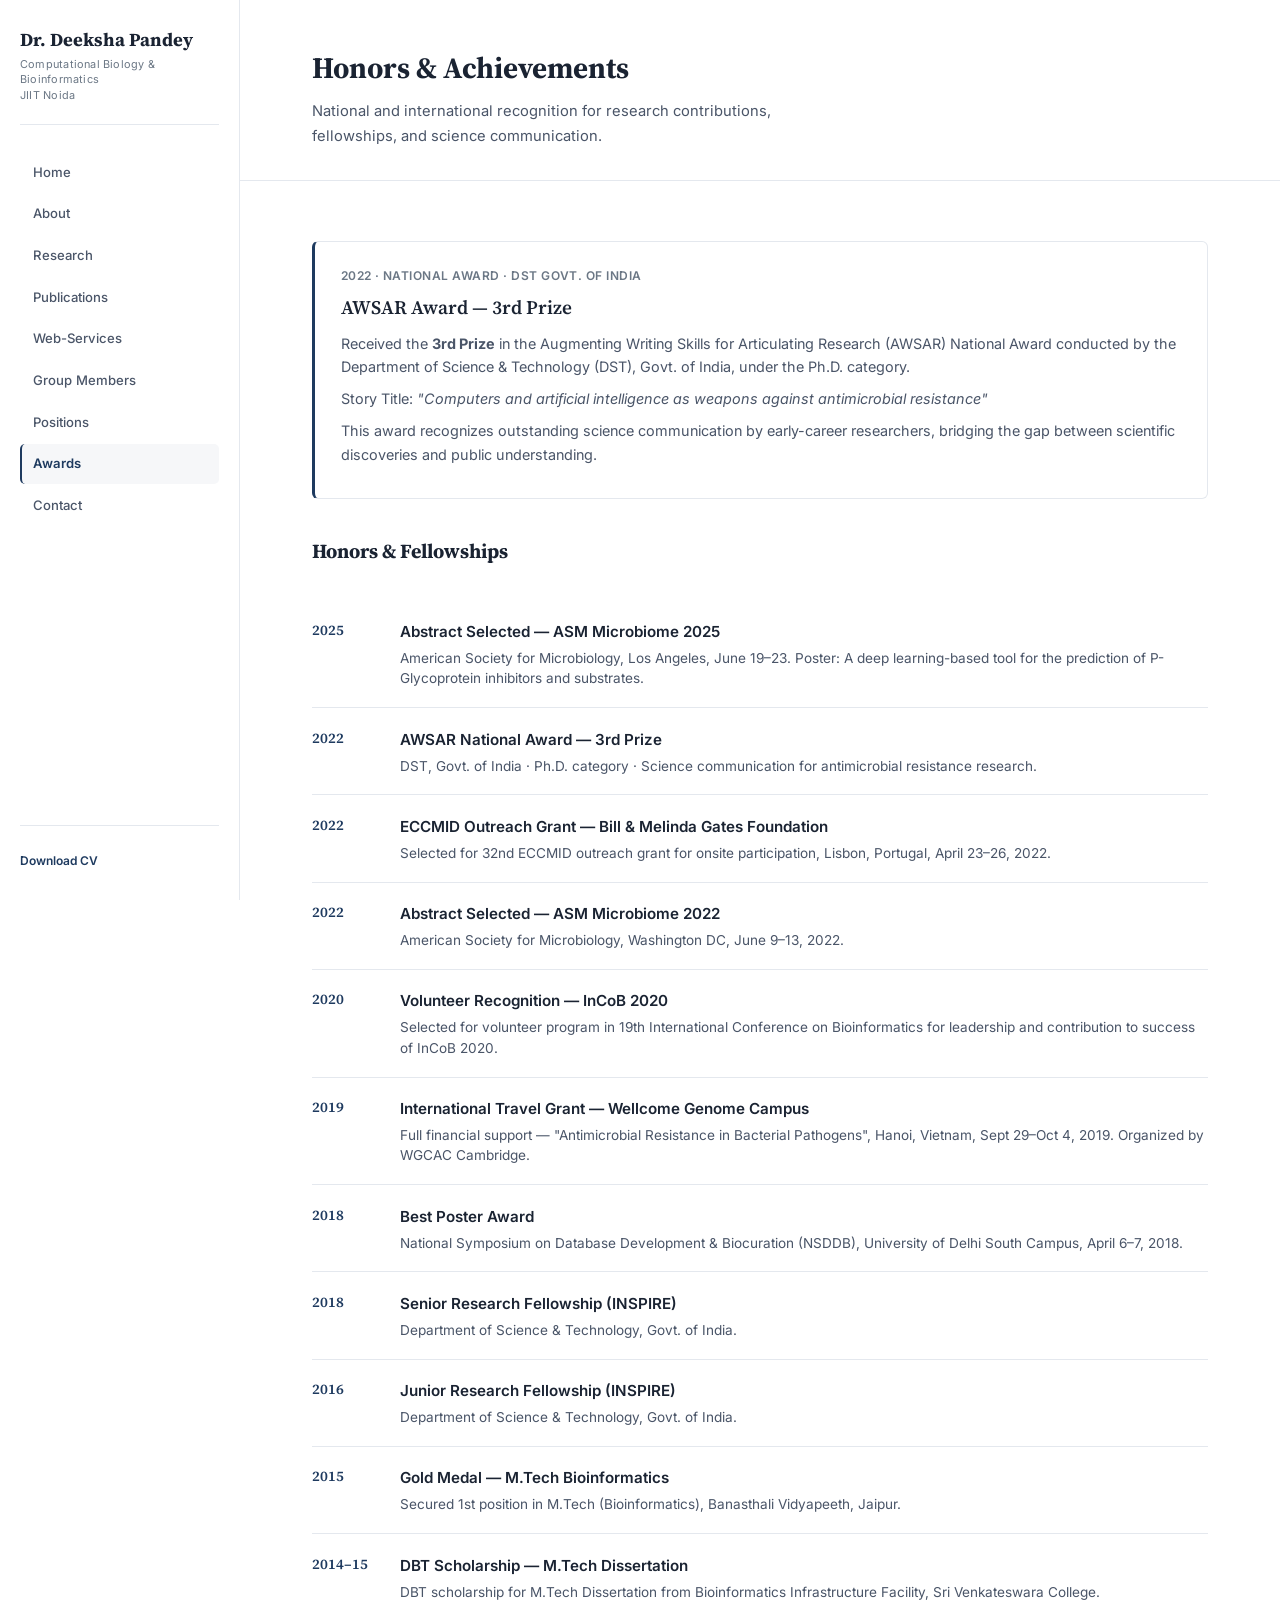
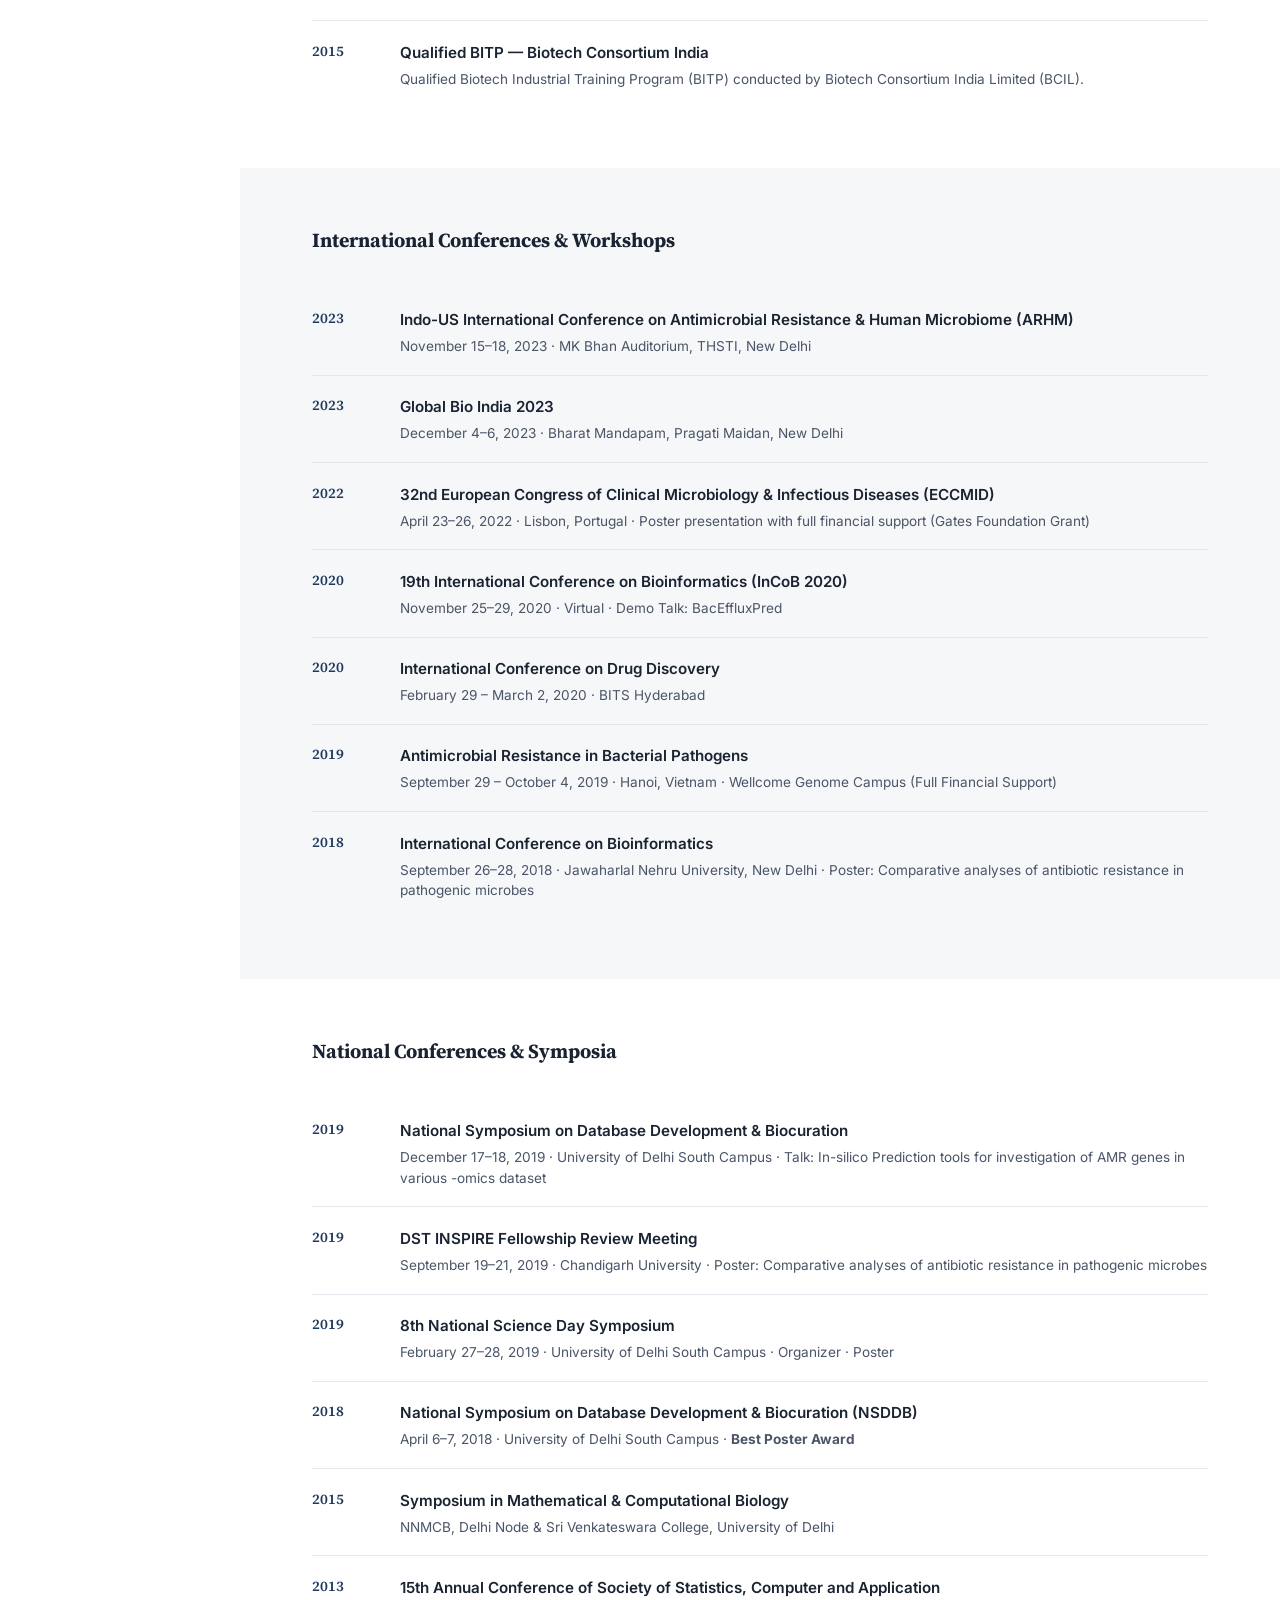
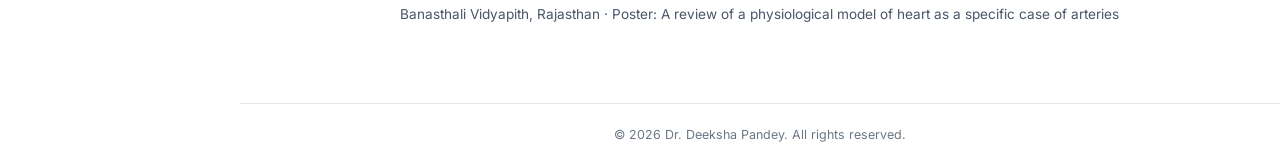
==== commit 49652851: "Professional redesign: clean sidebar layout, no animations" ====
--- a/awards.html
+++ b/awards.html
@@ -1,311 +1,273 @@
 <!DOCTYPE html>
-<html lang="en" data-theme="light">
+<html lang="en">
 <head>
-  <meta charset="UTF-8" />
-  <meta name="viewport" content="width=device-width, initial-scale=1, viewport-fit=cover"/>
-  <meta name="theme-color" content="#1e3a8a"/>
-  <meta name="color-scheme" content="light dark"/>
-  <script>try{var t=localStorage.getItem('dp-theme');if(t)document.documentElement.dataset.theme=t}catch(e){}</script>
+  <meta charset="UTF-8">
+  <meta name="viewport" content="width=device-width, initial-scale=1">
   <title>Awards | Dr. Deeksha Pandey</title>
-  <link rel="stylesheet" href="style.css" />
+  <link rel="preconnect" href="https://fonts.googleapis.com">
+  <link rel="preconnect" href="https://fonts.gstatic.com" crossorigin>
+  <link href="https://fonts.googleapis.com/css2?family=Source+Serif+4:opsz,wght@8..60,400;8..60,600;8..60,700&family=Inter:wght@400;500;600&display=swap" rel="stylesheet">
+  <link rel="stylesheet" href="style.css">
 </head>
 <body>
-  <button class="navToggle" id="navToggle" aria-label="Open menu" aria-controls="sidenav" aria-expanded="false"><span></span><span></span><span></span></button>
+  <button class="navToggle" id="navToggle" aria-label="Open menu"><span></span><span></span><span></span></button>
 
   <aside class="sidenav" id="sidenav">
-    <button type="button" id="sidebarCollapse" aria-label="Collapse sidebar" title="Collapse sidebar">☰</button>
     <button class="navClose" id="navClose" aria-label="Close menu">✕</button>
     <div class="sidenav-brand">
       <a href="index.html">Dr. Deeksha Pandey</a>
-      <span>Computational Biology &amp; Bioinformatics<br/>JIIT Noida</span>
+      <span>Computational Biology &amp; Bioinformatics<br>JIIT Noida</span>
     </div>
     <ul class="nav-links">
-        <li><a href="index.html#home" data-short="H">Home</a></li>
-        <li><a href="index.html#about" data-short="Ab">About</a></li>
-        <li><a href="index.html#research" data-short="R">Research</a></li>
-        <li><a href="index.html#publications" data-short="P">Publications</a></li>
-        <li><a href="index.html#tools" data-short="WS">Web-Services</a></li>
-        <li><a href="students.html" data-short="GM">Group Members</a></li>
-        <li><a href="positions.html" data-short="Pos">Positions</a></li>
-        <li><a href="awards.html" class="active" data-short="A">Awards</a></li>
-        <li><a href="index.html#contact" data-short="C">Contact</a></li>
+      <li><a href="index.html">Home</a></li>
+      <li><a href="index.html#about">About</a></li>
+      <li><a href="index.html#research">Research</a></li>
+      <li><a href="index.html#publications">Publications</a></li>
+      <li><a href="index.html#tools">Web-Services</a></li>
+      <li><a href="students.html">Group Members</a></li>
+      <li><a href="positions.html">Positions</a></li>
+      <li><a href="awards.html" class="active">Awards</a></li>
+      <li><a href="index.html#contact">Contact</a></li>
     </ul>
     <div class="sidenav-foot">
-      <a href="CV_Deeksha_Pandey.pdf" target="_blank" rel="noopener noreferrer">Download CV</a>
-      <button id="themeToggle" aria-label="Toggle dark / light mode">
-        <svg class="moon-icon" viewBox="0 0 24 24" fill="none" stroke="currentColor" stroke-width="1.8" stroke-linecap="round" stroke-linejoin="round"><path d="M21 12.79A9 9 0 1 1 11.21 3 7 7 0 0 0 21 12.79z"/></svg>
-        <svg class="sun-icon" viewBox="0 0 24 24" fill="none" stroke="currentColor" stroke-width="1.8" stroke-linecap="round" stroke-linejoin="round"><circle cx="12" cy="12" r="4"/><path d="M12 2v2m0 16v2M4.93 4.93l1.41 1.41m11.32 11.32 1.41 1.41M2 12h2m16 0h2M6.34 17.66l-1.41 1.41M19.07 4.93l-1.41 1.41"/></svg>
-      </button>
+      <a href="CV.pdf" target="_blank" rel="noopener">Download CV</a>
     </div>
   </aside>
 
   <div class="page-wrap">
-
-  <div class="page-hero">
-<div class="page-hero-inner">
-      <span class="sec-num">Awards &amp; Recognition</span>
-      <h1>Honors &amp; Achievements</h1>
-      <p>National and international recognition for research contributions, fellowships, and science communication.</p>
+    <div class="page-hero">
+      <div class="container">
+        <h1>Honors &amp; Achievements</h1>
+        <p>National and international recognition for research contributions, fellowships, and science communication.</p>
+      </div>
     </div>
-  </div>
-
-  <div class="page-content">
-
-    <div class="page-block">
-      <h2 class="block-title">Featured Award</h2>
-      <div class="feature-award">
-        <div class="feature-award-text">
-          <span class="af-tag">2022 · National Award · DST Govt. of India</span>
+
+    <section class="section">
+      <div class="container">
+        <div class="featured-award">
+          <p class="award-meta">2022 · National Award · DST Govt. of India</p>
           <h3>AWSAR Award — 3rd Prize</h3>
           <p>Received the <strong>3rd Prize</strong> in the Augmenting Writing Skills for Articulating Research (AWSAR) National Award conducted by the Department of Science &amp; Technology (DST), Govt. of India, under the Ph.D. category.</p>
-          <p>Story Title: "Computers and artificial intelligence as weapons against antimicrobial resistance"</p>
+          <p>Story Title: <em>"Computers and artificial intelligence as weapons against antimicrobial resistance"</em></p>
           <p>This award recognizes outstanding science communication by early-career researchers, bridging the gap between scientific discoveries and public understanding.</p>
         </div>
-        <div class="feature-award-img">
-          <img src="profile.jpeg" alt="Dr. Deeksha Pandey" loading="lazy" />
-          <p class="img-cap">Dr. Deeksha Pandey</p>
-        </div>
-      </div>
-    </div>
-
-    <div class="page-block">
-      <h2 class="block-title">Honors &amp; Fellowships</h2>
-      <div class="awards-list">
-        <div class="award-row">
-          <div class="ar-year">2025</div>
-          <div class="ar-icon">🏅</div>
-          <div>
-            <h3>Abstract Selected — ASM Microbiome 2025</h3>
-            <p>American Society for Microbiology, Los Angeles, June 19–23. Poster: A deep learning-based tool for the prediction of P-Glycoprotein inhibitors and substrates.</p>
-          </div>
-        </div>
-        <div class="award-row">
-          <div class="ar-year">2022</div>
-          <div class="ar-icon">🏆</div>
-          <div>
-            <h3>AWSAR National Award — 3rd Prize</h3>
-            <p>DST, Govt. of India · Ph.D. category · Science communication for antimicrobial resistance research.</p>
-          </div>
-        </div>
-        <div class="award-row">
-          <div class="ar-year">2022</div>
-          <div class="ar-icon">🌍</div>
-          <div>
-            <h3>ECCMID Outreach Grant — Bill &amp; Melinda Gates Foundation</h3>
-            <p>Selected for 32nd ECCMID outreach grant for onsite participation, Lisbon, Portugal, April 23–26, 2022.</p>
-          </div>
-        </div>
-        <div class="award-row">
-          <div class="ar-year">2022</div>
-          <div class="ar-icon">📋</div>
-          <div>
-            <h3>Abstract Selected — ASM Microbiome 2022</h3>
-            <p>American Society for Microbiology, Washington DC, June 9–13, 2022.</p>
-          </div>
-        </div>
-        <div class="award-row">
-          <div class="ar-year">2020</div>
-          <div class="ar-icon">🤝</div>
-          <div>
-            <h3>Volunteer Recognition — InCoB 2020</h3>
-            <p>Selected for volunteer program in 19th International Conference on Bioinformatics for leadership and contribution to success of InCoB 2020.</p>
-          </div>
-        </div>
-        <div class="award-row">
-          <div class="ar-year">2019</div>
-          <div class="ar-icon">✈️</div>
-          <div>
-            <h3>International Travel Grant — Wellcome Genome Campus</h3>
-            <p>Full financial support — "Antimicrobial Resistance in Bacterial Pathogens", Hanoi, Vietnam, Sept 29–Oct 4, 2019. Organized by WGCAC Cambridge.</p>
-          </div>
-        </div>
-        <div class="award-row">
-          <div class="ar-year">2018</div>
-          <div class="ar-icon">🥇</div>
-          <div>
-            <h3>Best Poster Award</h3>
-            <p>National Symposium on Database Development &amp; Biocuration (NSDDB), University of Delhi South Campus, April 6–7, 2018.</p>
-          </div>
-        </div>
-        <div class="award-row">
-          <div class="ar-year">2018</div>
-          <div class="ar-icon">🎖️</div>
-          <div>
-            <h3>Senior Research Fellowship (INSPIRE)</h3>
-            <p>Department of Science &amp; Technology, Govt. of India.</p>
-          </div>
-        </div>
-        <div class="award-row">
-          <div class="ar-year">2016</div>
-          <div class="ar-icon">🎖️</div>
-          <div>
-            <h3>Junior Research Fellowship (INSPIRE)</h3>
-            <p>Department of Science &amp; Technology, Govt. of India.</p>
-          </div>
-        </div>
-        <div class="award-row">
-          <div class="ar-year">2015</div>
-          <div class="ar-icon">🥇</div>
-          <div>
-            <h3>Gold Medal — M.Tech Bioinformatics</h3>
-            <p>Secured 1st position in M.Tech (Bioinformatics), Banasthali Vidyapeeth, Jaipur.</p>
-          </div>
-        </div>
-        <div class="award-row">
-          <div class="ar-year">2014–15</div>
-          <div class="ar-icon">📚</div>
-          <div>
-            <h3>DBT Scholarship — M.Tech Dissertation</h3>
-            <p>DBT scholarship for M.Tech Dissertation from Bioinformatics Infrastructure Facility, Sri Venkateswara College.</p>
-          </div>
-        </div>
-        <div class="award-row">
-          <div class="ar-year">2015</div>
-          <div class="ar-icon">🏭</div>
-          <div>
-            <h3>Qualified BITP — Biotech Consortium India</h3>
-            <p>Qualified Biotech Industrial Training Program (BITP) conducted by Biotech Consortium India Limited (BCIL).</p>
-          </div>
-        </div>
-      </div>
-    </div>
-
-    <div class="page-block">
-      <h2 class="block-title">International Conferences &amp; Workshops</h2>
-      <div class="conf-list">
-        <div class="conf-item">
-          <div class="conf-year">2023</div>
-          <div class="conf-content">
-            <h3>Indo-US International Conference on Antimicrobial Resistance &amp; Human Microbiome (ARHM)</h3>
-            <p>November 15–18, 2023 · MK Bhan Auditorium, THSTI, New Delhi</p>
-          </div>
-        </div>
-        <div class="conf-item">
-          <div class="conf-year">2023</div>
-          <div class="conf-content">
-            <h3>Global Bio India 2023</h3>
-            <p>December 4–6, 2023 · Bharat Mandapam, Pragati Maidan, New Delhi</p>
-          </div>
-        </div>
-        <div class="conf-item">
-          <div class="conf-year">2022</div>
-          <div class="conf-content">
-            <h3>32nd European Congress of Clinical Microbiology &amp; Infectious Diseases (ECCMID)</h3>
-            <p>April 23–26, 2022 · Lisbon, Portugal · Poster presentation with full financial support (Gates Foundation Grant)</p>
-            <span class="conf-chip">International · Poster · Travel Grant</span>
-          </div>
-        </div>
-        <div class="conf-item">
-          <div class="conf-year">2020</div>
-          <div class="conf-content">
-            <h3>19th International Conference on Bioinformatics (InCoB 2020)</h3>
-            <p>November 25–29, 2020 · Virtual · Demo Talk: BacEffluxPred: A two-tier system to predict and categorize bacterial efflux-mediated antibiotic resistance proteins</p>
-            <span class="conf-chip">International · Talk</span>
-          </div>
-        </div>
-        <div class="conf-item">
-          <div class="conf-year">2020</div>
-          <div class="conf-content">
-            <h3>International Conference on Drug Discovery</h3>
-            <p>February 29 – March 2, 2020 · BITS Hyderabad</p>
-          </div>
-        </div>
-        <div class="conf-item">
-          <div class="conf-year">2019</div>
-          <div class="conf-content">
-            <h3>Antimicrobial Resistance in Bacterial Pathogens</h3>
-            <p>September 29 – October 4, 2019 · Hanoi, Vietnam · Wellcome Genome Campus (Full Financial Support)</p>
-            <span class="conf-chip">International · Travel Grant</span>
-          </div>
-        </div>
-        <div class="conf-item">
-          <div class="conf-year">2018</div>
-          <div class="conf-content">
-            <h3>International Conference on Bioinformatics</h3>
-            <p>September 26–28, 2018 · Jawaharlal Nehru University, New Delhi · Poster: Comparative analyses of antibiotic resistance in pathogenic microbes</p>
-            <span class="conf-chip">International · Poster</span>
-          </div>
-        </div>
-      </div>
-    </div>
-
-    <div class="page-block">
-      <h2 class="block-title">National Conferences &amp; Symposia</h2>
-      <div class="conf-list">
-        <div class="conf-item">
-          <div class="conf-year">2019</div>
-          <div class="conf-content">
-            <h3>National Symposium on Database Development &amp; Biocuration</h3>
-            <p>December 17–18, 2019 · University of Delhi South Campus · Talk: In-silico Prediction tools for investigation of AMR genes in various -omics dataset</p>
-            <span class="conf-chip">Talk</span>
-          </div>
-        </div>
-        <div class="conf-item">
-          <div class="conf-year">2019</div>
-          <div class="conf-content">
-            <h3>DST INSPIRE Fellowship Review Meeting</h3>
-            <p>September 19–21, 2019 · Chandigarh University · Poster: Comparative analyses of antibiotic resistance in pathogenic microbes</p>
-            <span class="conf-chip">Poster</span>
-          </div>
-        </div>
-        <div class="conf-item">
-          <div class="conf-year">2019</div>
-          <div class="conf-content">
-            <h3>8th National Science Day Symposium</h3>
-            <p>February 27–28, 2019 · University of Delhi South Campus</p>
-            <span class="conf-chip">Organizer · Poster</span>
-          </div>
-        </div>
-        <div class="conf-item">
-          <div class="conf-year">2018</div>
-          <div class="conf-content">
-            <h3>National Symposium on Database Development &amp; Biocuration (NSDDB)</h3>
-            <p>April 6–7, 2018 · University of Delhi South Campus · <strong>Best Poster Award</strong></p>
-            <span class="conf-chip">Best Poster Award</span>
-          </div>
-        </div>
-        <div class="conf-item">
-          <div class="conf-year">2015</div>
-          <div class="conf-content">
-            <h3>Symposium in Mathematical &amp; Computational Biology</h3>
-            <p>NNMCB, Delhi Node &amp; Sri Venkateswara College, University of Delhi</p>
-          </div>
-        </div>
-        <div class="conf-item">
-          <div class="conf-year">2013</div>
-          <div class="conf-content">
-            <h3>15th Annual Conference of Society of Statistics, Computer and Application</h3>
-            <p>Banasthali Vidyapith, Rajasthan · Poster: A review of a physiological model of heart as a specific case of arteries</p>
-            <span class="conf-chip">Poster</span>
-          </div>
-        </div>
-      </div>
-    </div>
-
+
+        <header class="section-header">
+          <h2 style="font-size:1.25rem">Honors &amp; Fellowships</h2>
+        </header>
+        <ul class="award-list">
+          <li class="award-item">
+            <span class="award-year">2025</span>
+            <div class="award-body">
+              <h4>Abstract Selected — ASM Microbiome 2025</h4>
+              <p>American Society for Microbiology, Los Angeles, June 19–23. Poster: A deep learning-based tool for the prediction of P-Glycoprotein inhibitors and substrates.</p>
+            </div>
+          </li>
+          <li class="award-item">
+            <span class="award-year">2022</span>
+            <div class="award-body">
+              <h4>AWSAR National Award — 3rd Prize</h4>
+              <p>DST, Govt. of India · Ph.D. category · Science communication for antimicrobial resistance research.</p>
+            </div>
+          </li>
+          <li class="award-item">
+            <span class="award-year">2022</span>
+            <div class="award-body">
+              <h4>ECCMID Outreach Grant — Bill &amp; Melinda Gates Foundation</h4>
+              <p>Selected for 32nd ECCMID outreach grant for onsite participation, Lisbon, Portugal, April 23–26, 2022.</p>
+            </div>
+          </li>
+          <li class="award-item">
+            <span class="award-year">2022</span>
+            <div class="award-body">
+              <h4>Abstract Selected — ASM Microbiome 2022</h4>
+              <p>American Society for Microbiology, Washington DC, June 9–13, 2022.</p>
+            </div>
+          </li>
+          <li class="award-item">
+            <span class="award-year">2020</span>
+            <div class="award-body">
+              <h4>Volunteer Recognition — InCoB 2020</h4>
+              <p>Selected for volunteer program in 19th International Conference on Bioinformatics for leadership and contribution to success of InCoB 2020.</p>
+            </div>
+          </li>
+          <li class="award-item">
+            <span class="award-year">2019</span>
+            <div class="award-body">
+              <h4>International Travel Grant — Wellcome Genome Campus</h4>
+              <p>Full financial support — "Antimicrobial Resistance in Bacterial Pathogens", Hanoi, Vietnam, Sept 29–Oct 4, 2019. Organized by WGCAC Cambridge.</p>
+            </div>
+          </li>
+          <li class="award-item">
+            <span class="award-year">2018</span>
+            <div class="award-body">
+              <h4>Best Poster Award</h4>
+              <p>National Symposium on Database Development &amp; Biocuration (NSDDB), University of Delhi South Campus, April 6–7, 2018.</p>
+            </div>
+          </li>
+          <li class="award-item">
+            <span class="award-year">2018</span>
+            <div class="award-body">
+              <h4>Senior Research Fellowship (INSPIRE)</h4>
+              <p>Department of Science &amp; Technology, Govt. of India.</p>
+            </div>
+          </li>
+          <li class="award-item">
+            <span class="award-year">2016</span>
+            <div class="award-body">
+              <h4>Junior Research Fellowship (INSPIRE)</h4>
+              <p>Department of Science &amp; Technology, Govt. of India.</p>
+            </div>
+          </li>
+          <li class="award-item">
+            <span class="award-year">2015</span>
+            <div class="award-body">
+              <h4>Gold Medal — M.Tech Bioinformatics</h4>
+              <p>Secured 1st position in M.Tech (Bioinformatics), Banasthali Vidyapeeth, Jaipur.</p>
+            </div>
+          </li>
+          <li class="award-item">
+            <span class="award-year">2014–15</span>
+            <div class="award-body">
+              <h4>DBT Scholarship — M.Tech Dissertation</h4>
+              <p>DBT scholarship for M.Tech Dissertation from Bioinformatics Infrastructure Facility, Sri Venkateswara College.</p>
+            </div>
+          </li>
+          <li class="award-item">
+            <span class="award-year">2015</span>
+            <div class="award-body">
+              <h4>Qualified BITP — Biotech Consortium India</h4>
+              <p>Qualified Biotech Industrial Training Program (BITP) conducted by Biotech Consortium India Limited (BCIL).</p>
+            </div>
+          </li>
+        </ul>
+      </div>
+    </section>
+
+    <section class="section section-alt">
+      <div class="container">
+        <header class="section-header">
+          <h2 style="font-size:1.25rem">International Conferences &amp; Workshops</h2>
+        </header>
+        <ul class="award-list">
+          <li class="award-item">
+            <span class="award-year">2023</span>
+            <div class="award-body">
+              <h4>Indo-US International Conference on Antimicrobial Resistance &amp; Human Microbiome (ARHM)</h4>
+              <p>November 15–18, 2023 · MK Bhan Auditorium, THSTI, New Delhi</p>
+            </div>
+          </li>
+          <li class="award-item">
+            <span class="award-year">2023</span>
+            <div class="award-body">
+              <h4>Global Bio India 2023</h4>
+              <p>December 4–6, 2023 · Bharat Mandapam, Pragati Maidan, New Delhi</p>
+            </div>
+          </li>
+          <li class="award-item">
+            <span class="award-year">2022</span>
+            <div class="award-body">
+              <h4>32nd European Congress of Clinical Microbiology &amp; Infectious Diseases (ECCMID)</h4>
+              <p>April 23–26, 2022 · Lisbon, Portugal · Poster presentation with full financial support (Gates Foundation Grant)</p>
+            </div>
+          </li>
+          <li class="award-item">
+            <span class="award-year">2020</span>
+            <div class="award-body">
+              <h4>19th International Conference on Bioinformatics (InCoB 2020)</h4>
+              <p>November 25–29, 2020 · Virtual · Demo Talk: BacEffluxPred</p>
+            </div>
+          </li>
+          <li class="award-item">
+            <span class="award-year">2020</span>
+            <div class="award-body">
+              <h4>International Conference on Drug Discovery</h4>
+              <p>February 29 – March 2, 2020 · BITS Hyderabad</p>
+            </div>
+          </li>
+          <li class="award-item">
+            <span class="award-year">2019</span>
+            <div class="award-body">
+              <h4>Antimicrobial Resistance in Bacterial Pathogens</h4>
+              <p>September 29 – October 4, 2019 · Hanoi, Vietnam · Wellcome Genome Campus (Full Financial Support)</p>
+            </div>
+          </li>
+          <li class="award-item">
+            <span class="award-year">2018</span>
+            <div class="award-body">
+              <h4>International Conference on Bioinformatics</h4>
+              <p>September 26–28, 2018 · Jawaharlal Nehru University, New Delhi · Poster: Comparative analyses of antibiotic resistance in pathogenic microbes</p>
+            </div>
+          </li>
+        </ul>
+      </div>
+    </section>
+
+    <section class="section">
+      <div class="container">
+        <header class="section-header">
+          <h2 style="font-size:1.25rem">National Conferences &amp; Symposia</h2>
+        </header>
+        <ul class="award-list">
+          <li class="award-item">
+            <span class="award-year">2019</span>
+            <div class="award-body">
+              <h4>National Symposium on Database Development &amp; Biocuration</h4>
+              <p>December 17–18, 2019 · University of Delhi South Campus · Talk: In-silico Prediction tools for investigation of AMR genes in various -omics dataset</p>
+            </div>
+          </li>
+          <li class="award-item">
+            <span class="award-year">2019</span>
+            <div class="award-body">
+              <h4>DST INSPIRE Fellowship Review Meeting</h4>
+              <p>September 19–21, 2019 · Chandigarh University · Poster: Comparative analyses of antibiotic resistance in pathogenic microbes</p>
+            </div>
+          </li>
+          <li class="award-item">
+            <span class="award-year">2019</span>
+            <div class="award-body">
+              <h4>8th National Science Day Symposium</h4>
+              <p>February 27–28, 2019 · University of Delhi South Campus · Organizer · Poster</p>
+            </div>
+          </li>
+          <li class="award-item">
+            <span class="award-year">2018</span>
+            <div class="award-body">
+              <h4>National Symposium on Database Development &amp; Biocuration (NSDDB)</h4>
+              <p>April 6–7, 2018 · University of Delhi South Campus · <strong>Best Poster Award</strong></p>
+            </div>
+          </li>
+          <li class="award-item">
+            <span class="award-year">2015</span>
+            <div class="award-body">
+              <h4>Symposium in Mathematical &amp; Computational Biology</h4>
+              <p>NNMCB, Delhi Node &amp; Sri Venkateswara College, University of Delhi</p>
+            </div>
+          </li>
+          <li class="award-item">
+            <span class="award-year">2013</span>
+            <div class="award-body">
+              <h4>15th Annual Conference of Society of Statistics, Computer and Application</h4>
+              <p>Banasthali Vidyapith, Rajasthan · Poster: A review of a physiological model of heart as a specific case of arteries</p>
+            </div>
+          </li>
+        </ul>
+      </div>
+    </section>
+
+    <footer class="site-footer">
+      <div class="container">
+        <p>© <span id="year"></span> Dr. Deeksha Pandey. All rights reserved.</p>
+      </div>
+    </footer>
   </div>
 
-  <footer class="footer">
-    <div class="footer-inner">
-      <div class="footer-left">
-        <div class="footer-logo">Dr. Deeksha Pandey</div>
-        <p>Computational Biology · Antimicrobial Resistance · Machine Learning</p>
-      </div>
-      <div class="footer-right">
-        <div class="footer-links">
-          <a href="https://www.researchgate.net/profile/Deeksha_Pandey4" target="_blank" rel="noopener noreferrer">ResearchGate</a>
-          <a href="https://scholar.google.co.in/citations?hl=en&user=V13V4i8AAAAJ" target="_blank" rel="noopener noreferrer">Scholar</a>
-          <a href="https://www.linkedin.com/in/deeksha-pandey-b1a76788/" target="_blank" rel="noopener noreferrer">LinkedIn</a>
-          <a href="https://orcid.org/0000-0002-7847-9870" target="_blank" rel="noopener noreferrer">ORCID</a>
-          <a href="CV_Deeksha_Pandey.pdf" target="_blank" rel="noopener noreferrer">CV</a>
-        </div>
-        <p class="footer-copy">© 2026 Dr. Deeksha Pandey · Assistant Professor (Grade-I) · JIIT Noida</p>
-        <p class="footer-created">Designed &amp; developed by <strong>Sudiksha Srivastav</strong> · <a href="mailto:sudiksha241206@gmail.com">sudiksha241206@gmail.com</a></p>
-      </div>
-    </div>
-  </footer>
-
-    </div>
-
-  <script src="script.js" defer></script>
+  <script>
+    document.getElementById('year').textContent = new Date().getFullYear();
+    const sidenav = document.getElementById('sidenav');
+    document.getElementById('navToggle').addEventListener('click', () => sidenav.classList.add('open'));
+    document.getElementById('navClose').addEventListener('click', () => sidenav.classList.remove('open'));
+    document.querySelectorAll('.nav-links a').forEach(a => a.addEventListener('click', () => sidenav.classList.remove('open')));
+  </script>
 </body>
-</html>+</html>
--- a/style.css
+++ b/style.css
@@ -1,1375 +1,869 @@
-/* ═══════════════════════════════════════════════════════════
-   Dr. Deeksha Pandey — Formal Academic Portfolio
-   Clean blue & white theme (Google Scholar / faculty style)
-   ═══════════════════════════════════════════════════════════ */
+/* Professional Academic Portfolio — Sidebar layout, no animations */
 
 :root {
-  --font-display: 'Times New Roman', Times, Georgia, serif;
-  --font-body: 'Times New Roman', Times, Georgia, serif;
-  --font-mono: 'Times New Roman', Times, Georgia, serif;
+  --font-serif: "Source Serif 4", Georgia, "Times New Roman", serif;
+  --font-sans: "Inter", system-ui, -apple-system, sans-serif;
+  --font-mono: "Inter", system-ui, sans-serif;
 
   --bg: #ffffff;
-  --bg2: #f8fafc;
+  --bg-alt: #f6f7f9;
   --surface: #ffffff;
-  --surface2: #f1f5f9;
-  --border: #e2e8f0;
-  --border-strong: #cbd5e1;
-  --text: #0f172a;
-  --text-muted: #475569;
-  --text-dim: #64748b;
-
-  --primary: #1e3a8a;
-  --primary-hover: #1e40af;
-  --accent: #1d4ed8;
-  --accent-soft: #eff6ff;
-  --accent-border: #bfdbfe;
-
-  --shadow-sm: 0 1px 2px rgba(15, 23, 42, 0.05);
-  --shadow: 0 4px 12px rgba(15, 23, 42, 0.06);
-  --shadow-md: 0 8px 24px rgba(15, 23, 42, 0.08);
-
-  --radius: 8px;
-  --side-w: 250px;
-  --ease: cubic-bezier(.22, 1, .36, 1);
-}
-
-/* Dark mode kept subtle & professional */
-[data-theme="dark"] {
-  --bg: #0f172a;
-  --bg2: #1e293b;
-  --surface: #1e293b;
-  --surface2: #334155;
-  --border: #334155;
-  --border-strong: #475569;
-  --text: #f1f5f9;
-  --text-muted: #94a3b8;
-  --text-dim: #64748b;
-  --primary: #93c5fd;
-  --primary-hover: #bfdbfe;
-  --accent: #60a5fa;
-  --accent-soft: rgba(59, 130, 246, 0.12);
-  --accent-border: rgba(59, 130, 246, 0.35);
-  --shadow-sm: 0 1px 2px rgba(0,0,0,0.2);
-  --shadow: 0 4px 12px rgba(0,0,0,0.25);
-  --shadow-md: 0 8px 24px rgba(0,0,0,0.3);
-}
-
-*, *::before, *::after { margin: 0; padding: 0; box-sizing: border-box; }
-html { scroll-behavior: smooth; }
+  --border: #e4e8ee;
+  --border-strong: #cdd4de;
+
+  --text: #1a2332;
+  --text-secondary: #4a5568;
+  --text-muted: #6b7785;
+
+  --accent: #1e3a5f;
+  --accent-hover: #152a45;
+  --link: #1e4d7b;
+
+  --side-w: 240px;
+  --radius: 6px;
+}
+
+*, *::before, *::after { box-sizing: border-box; margin: 0; padding: 0; }
+
+html { scroll-behavior: smooth; font-size: 16px; }
+
 body {
-  font-family: var(--font-body);
+  font-family: var(--font-sans);
+  color: var(--text);
   background: var(--bg);
-  color: var(--text);
   line-height: 1.65;
-  overflow-x: hidden;
   -webkit-font-smoothing: antialiased;
 }
+
 img { max-width: 100%; display: block; }
-a { color: inherit; text-decoration: none; }
-
-/* No decorative italics */
-em, i, .hero h1 em, .sec-title em, .sidenav-brand a em {
-  font-style: normal !important;
-}
-
-
-::selection { background: var(--accent); color: #fff; }
-::-webkit-scrollbar { width: 8px; }
-::-webkit-scrollbar-track { background: var(--bg2); }
-::-webkit-scrollbar-thumb { background: var(--border-strong); border-radius: 4px; }
-::-webkit-scrollbar-thumb:hover { background: var(--primary); }
-
-/* ─── SIDE NAV ─── */
+a { color: var(--link); text-decoration: none; }
+a:hover { text-decoration: underline; }
+
+/* ---- Sidebar ---- */
 .sidenav {
-  position: fixed; top: 0; left: 0; bottom: 0; z-index: 1000;
+  position: fixed;
+  top: 0; left: 0; bottom: 0;
   width: var(--side-w);
   background: var(--surface);
   border-right: 1px solid var(--border);
-  display: flex; flex-direction: column;
-  padding: 1.5rem 1.25rem;
+  display: flex;
+  flex-direction: column;
+  padding: 1.75rem 1.25rem;
+  z-index: 1000;
   overflow-y: auto;
-  overflow-x: hidden;
-}
+}
+
 .sidenav-brand {
-  margin-bottom: 2rem;
-  padding-bottom: 1.4rem;
-  border-bottom: 1px solid var(--border);
-}
+  margin-bottom: 1.75rem;
+  padding-bottom: 1.25rem;
+  border-bottom: 1px solid var(--border);
+}
+
 .sidenav-brand a {
   display: block;
-  font-family: var(--font-display);
+  font-family: var(--font-serif);
   font-weight: 700;
   font-size: 1.15rem;
   color: var(--text);
-  line-height: 1.3;
-  margin-bottom: 0.4rem;
-  white-space: normal;
-  word-break: break-word;
-}
-.sidenav-brand a em { color: var(--primary); font-style: italic; }
+  text-decoration: none;
+  line-height: 1.25;
+  margin-bottom: 0.35rem;
+}
+
 .sidenav-brand span {
   display: block;
   font-size: 0.68rem;
-  letter-spacing: 0.04em;
-  text-transform: uppercase;
-  color: var(--text-dim);
-  line-height: 1.5;
-  font-weight: 500;
-}
+  color: var(--text-muted);
+  line-height: 1.45;
+  letter-spacing: 0.02em;
+}
+
 .nav-links {
   list-style: none;
   display: flex;
   flex-direction: column;
   gap: 0.15rem;
-  margin-bottom: 1.5rem;
   flex: 1;
 }
+
 .nav-links a {
   display: block;
-  font-size: 0.8rem;
+  font-size: 0.82rem;
   font-weight: 500;
-  letter-spacing: 0.02em;
-  color: var(--text-muted);
-  padding: 0.55rem 0.75rem;
-  border-radius: 6px;
-  border-left: 3px solid transparent;
-  transition: color 0.15s, background 0.15s, border-color 0.15s;
-}
+  color: var(--text-secondary);
+  text-decoration: none;
+  padding: 0.55rem 0.7rem;
+  border-radius: 5px;
+  border-left: 2px solid transparent;
+}
+
 .nav-links a:hover {
-  color: var(--primary);
-  background: var(--accent-soft);
-}
+  color: var(--accent);
+  background: var(--bg-alt);
+  text-decoration: none;
+}
+
 .nav-links a.active {
-  color: var(--primary);
-  background: var(--accent-soft);
-  border-left-color: var(--primary);
-  font-weight: 600;
-}
+  color: var(--accent);
+  background: var(--bg-alt);
+  border-left-color: var(--accent);
+  font-weight: 600;
+}
+
 .sidenav-foot {
   margin-top: auto;
-  padding-top: 1.2rem;
+  padding-top: 1.25rem;
   border-top: 1px solid var(--border);
-  display: flex;
-  align-items: center;
-  justify-content: space-between;
-  gap: 0.75rem;
-}
+}
+
 .sidenav-foot a {
-  font-size: 0.7rem;
-  font-weight: 600;
-  letter-spacing: 0.03em;
-  text-transform: uppercase;
-  color: var(--text-dim);
-}
-.sidenav-foot a:hover { color: var(--primary); }
-
-#themeToggle {
-  width: 34px; height: 34px;
-  border-radius: 50%;
-  cursor: pointer;
-  border: 1px solid var(--border-strong);
-  background: var(--bg2);
-  color: var(--primary);
-  display: flex; align-items: center; justify-content: center;
-  transition: border-color 0.2s, box-shadow 0.2s;
-}
-#themeToggle:hover { border-color: var(--primary); }
-#themeToggle svg { width: 15px; height: 15px; }
-.sun-icon { display: none; }
-[data-theme="dark"] .moon-icon { display: none; }
-[data-theme="dark"] .sun-icon { display: block; }
+  font-size: 0.75rem;
+  font-weight: 600;
+  color: var(--accent);
+  text-decoration: none;
+}
+
+.sidenav-foot a:hover { text-decoration: underline; }
 
 .navToggle {
   display: none;
-  position: fixed; top: 1rem; left: 1rem; z-index: 1200;
-  width: 42px; height: 42px;
-  border-radius: 8px;
+  position: fixed;
+  top: 1rem; left: 1rem;
+  z-index: 1200;
+  width: 40px; height: 40px;
+  border-radius: 6px;
   background: var(--surface);
   border: 1px solid var(--border-strong);
   cursor: pointer;
   flex-direction: column;
-  align-items: center; justify-content: center;
+  align-items: center;
+  justify-content: center;
   gap: 5px;
 }
-.navToggle span { width: 20px; height: 2px; background: var(--text); border-radius: 2px; }
+
+.navToggle span {
+  width: 18px; height: 2px;
+  background: var(--text);
+  border-radius: 1px;
+}
+
 .navClose {
   display: none;
-  position: absolute; top: 1.1rem; right: 1.1rem;
+  position: absolute;
+  top: 1rem; right: 1rem;
   background: none;
-  border: 1px solid var(--border-strong);
-  color: var(--text);
-  width: 34px; height: 34px;
+  border: 1px solid var(--border);
+  width: 32px; height: 32px;
   border-radius: 50%;
+  font-size: 0.85rem;
+  cursor: pointer;
+  color: var(--text);
+}
+
+.page-wrap { margin-left: var(--side-w); min-height: 100vh; }
+
+/* ---- Layout ---- */
+.container {
+  max-width: 960px;
+  margin: 0 auto;
+  padding: 0 2rem;
+}
+
+.section { padding: 3.75rem 0; }
+.section-alt { background: var(--bg-alt); }
+
+.section-header { margin-bottom: 2.25rem; }
+
+.section-label {
+  font-size: 0.72rem;
+  font-weight: 600;
+  letter-spacing: 0.08em;
+  text-transform: uppercase;
+  color: var(--text-muted);
+  margin-bottom: 0.35rem;
+}
+
+.section-header h2 {
+  font-family: var(--font-serif);
+  font-size: 1.75rem;
+  font-weight: 700;
+  color: var(--text);
+  line-height: 1.25;
+}
+
+.section-desc {
+  margin-top: 0.45rem;
+  color: var(--text-secondary);
+  font-size: 0.92rem;
+  max-width: 34rem;
+}
+
+/* ---- Hero ---- */
+.hero {
+  padding: 3.25rem 0 3.5rem;
+  border-bottom: 1px solid var(--border);
+}
+
+.hero-grid {
+  display: grid;
+  grid-template-columns: 1.15fr 0.85fr;
+  gap: 3rem;
+  align-items: center;
+  max-width: 960px;
+  margin: 0 auto;
+  padding: 0 2rem;
+}
+
+.hero-label {
+  font-size: 0.78rem;
+  font-weight: 500;
+  color: var(--text-muted);
+  margin-bottom: 0.65rem;
+}
+
+.hero h1 {
+  font-family: var(--font-serif);
+  font-size: clamp(2rem, 4vw, 2.6rem);
+  font-weight: 700;
+  line-height: 1.15;
+  color: var(--text);
+  margin-bottom: 0.65rem;
+}
+
+.hero-subtitle {
+  font-size: 0.95rem;
+  color: var(--text-secondary);
+  margin-bottom: 1.5rem;
+  max-width: 26rem;
+}
+
+.hero-metrics {
+  display: flex;
+  gap: 2.25rem;
+  margin-bottom: 1.75rem;
+  padding-bottom: 1.5rem;
+  border-bottom: 1px solid var(--border);
+}
+
+.metric { display: flex; flex-direction: column; }
+
+.metric-value {
+  font-family: var(--font-serif);
+  font-size: 1.7rem;
+  font-weight: 700;
+  color: var(--accent);
+  line-height: 1.1;
+}
+
+.metric-label {
+  font-size: 0.68rem;
+  font-weight: 500;
+  letter-spacing: 0.04em;
+  text-transform: uppercase;
+  color: var(--text-muted);
+  margin-top: 0.2rem;
+}
+
+.hero-actions { display: flex; gap: 0.75rem; flex-wrap: wrap; }
+
+.btn {
+  display: inline-flex;
+  align-items: center;
+  font-size: 0.85rem;
+  font-weight: 500;
+  padding: 0.6rem 1.25rem;
+  border-radius: var(--radius);
+  text-decoration: none;
+  border: 1px solid transparent;
+}
+
+.btn:hover { text-decoration: none; }
+
+.btn-primary { background: var(--accent); color: #fff; }
+.btn-primary:hover { background: var(--accent-hover); }
+
+.btn-secondary {
+  background: transparent;
+  color: var(--accent);
+  border-color: var(--border-strong);
+}
+.btn-secondary:hover { background: var(--bg-alt); }
+
+.hero-portrait { text-align: center; }
+
+.hero-portrait img {
+  width: 100%;
+  max-width: 280px;
+  margin: 0 auto;
+  border-radius: 4px;
+  border: 1px solid var(--border);
+  object-fit: cover;
+  aspect-ratio: 4/5;
+  object-position: top;
+}
+
+.portrait-caption {
+  margin-top: 0.75rem;
+  font-size: 0.72rem;
+  color: var(--text-muted);
+  line-height: 1.4;
+}
+
+/* ---- About ---- */
+.about-layout {
+  display: grid;
+  grid-template-columns: 1.25fr 0.75fr;
+  gap: 2.5rem;
+  align-items: start;
+}
+
+.about-main .lead {
+  font-size: 1.02rem;
+  color: var(--text);
+  margin-bottom: 1rem;
+}
+
+.about-main p {
+  color: var(--text-secondary);
+  margin-bottom: 0.9rem;
+  font-size: 0.92rem;
+}
+
+.about-main strong { color: var(--text); font-weight: 600; }
+
+.affiliations {
+  display: flex;
+  flex-wrap: wrap;
+  gap: 0.4rem;
+  margin-top: 1.25rem;
+}
+
+.affiliations span {
+  font-size: 0.7rem;
+  font-weight: 500;
+  color: var(--text-muted);
+  border: 1px solid var(--border);
+  padding: 0.25rem 0.55rem;
+  border-radius: 3px;
+  background: var(--bg);
+}
+
+.card {
+  background: var(--surface);
+  border: 1px solid var(--border);
+  border-radius: var(--radius);
+  padding: 1.2rem 1.25rem;
+  margin-bottom: 0.85rem;
+}
+
+.card h3 {
+  font-size: 0.72rem;
+  font-weight: 600;
+  letter-spacing: 0.06em;
+  text-transform: uppercase;
+  color: var(--text-muted);
+  margin-bottom: 0.85rem;
+  padding-bottom: 0.5rem;
+  border-bottom: 1px solid var(--border);
+}
+
+.card-text {
+  font-size: 0.88rem;
+  color: var(--text-secondary);
+  line-height: 1.5;
+}
+
+.timeline { list-style: none; }
+
+.timeline li {
+  margin-bottom: 0.9rem;
+  padding-left: 0.8rem;
+  border-left: 2px solid var(--border);
+}
+
+.timeline li:last-child { margin-bottom: 0; }
+
+.timeline strong {
+  display: block;
+  font-size: 0.85rem;
+  font-weight: 600;
+  color: var(--text);
+  line-height: 1.35;
+}
+
+.timeline span {
+  display: block;
+  font-size: 0.78rem;
+  color: var(--text-muted);
+  margin-top: 0.12rem;
+}
+
+.timeline em {
+  font-style: italic;
+  font-weight: 500;
+  color: var(--text-secondary);
+}
+
+/* ---- Research ---- */
+.research-grid {
+  display: grid;
+  grid-template-columns: repeat(3, 1fr);
+  gap: 1.1rem;
+}
+
+.research-card {
+  background: var(--surface);
+  border: 1px solid var(--border);
+  border-radius: var(--radius);
+  padding: 1.25rem 1.2rem;
+}
+
+.research-card h3 {
+  font-family: var(--font-serif);
+  font-size: 1rem;
+  font-weight: 600;
+  color: var(--text);
+  margin-bottom: 0.45rem;
+  line-height: 1.3;
+}
+
+.research-card p {
+  font-size: 0.85rem;
+  color: var(--text-secondary);
+  margin-bottom: 0.8rem;
+  line-height: 1.55;
+}
+
+.tags { display: flex; flex-wrap: wrap; gap: 0.3rem; }
+
+.tags span {
+  font-size: 0.66rem;
+  font-weight: 500;
+  color: var(--text-muted);
+  background: var(--bg-alt);
+  border: 1px solid var(--border);
+  padding: 0.18rem 0.45rem;
+  border-radius: 3px;
+}
+
+/* ---- Publications ---- */
+.pub-list { list-style: none; }
+
+.pub-item {
+  display: grid;
+  grid-template-columns: 4rem 1fr;
+  gap: 1.1rem;
+  padding: 1.35rem 0;
+  border-bottom: 1px solid var(--border);
+}
+
+.pub-item:first-child { padding-top: 0; }
+.pub-item:last-child { border-bottom: none; }
+
+.pub-year {
+  font-family: var(--font-serif);
+  font-size: 0.95rem;
+  font-weight: 600;
+  color: var(--accent);
+  padding-top: 0.1rem;
+}
+
+.pub-body h3 {
+  font-family: var(--font-serif);
+  font-size: 1rem;
+  font-weight: 600;
+  color: var(--text);
+  line-height: 1.35;
+  margin-bottom: 0.3rem;
+}
+
+.pub-authors {
+  font-size: 0.85rem;
+  color: var(--text-secondary);
+  margin-bottom: 0.2rem;
+}
+
+.pub-meta {
+  font-size: 0.78rem;
+  color: var(--text-muted);
+  margin-bottom: 0.5rem;
+}
+
+/* ---- Tools ---- */
+.tools-grid {
+  display: grid;
+  grid-template-columns: repeat(3, 1fr);
+  gap: 1.1rem;
+  margin-bottom: 2rem;
+}
+
+.tool-card {
+  background: var(--surface);
+  border: 1px solid var(--border);
+  border-radius: var(--radius);
+  padding: 1.25rem 1.2rem;
+}
+
+.tool-type {
+  font-size: 0.68rem;
+  font-weight: 600;
+  letter-spacing: 0.04em;
+  text-transform: uppercase;
+  color: var(--text-muted);
+  margin-bottom: 0.4rem;
+}
+
+.tool-card h3 {
+  font-family: var(--font-serif);
+  font-size: 1.1rem;
+  font-weight: 600;
+  color: var(--text);
+  margin-bottom: 0.4rem;
+}
+
+.tool-card p {
+  font-size: 0.85rem;
+  color: var(--text-secondary);
+  margin-bottom: 0.85rem;
+  line-height: 1.5;
+}
+
+.tool-link {
+  font-size: 0.82rem;
+  font-weight: 500;
+  color: var(--link);
+}
+
+.tools-table-wrap {
+  overflow-x: auto;
+  border: 1px solid var(--border);
+  border-radius: var(--radius);
+  background: var(--surface);
+}
+
+.tools-table {
+  width: 100%;
+  border-collapse: collapse;
+  font-size: 0.85rem;
+}
+
+.tools-table th {
+  text-align: left;
+  font-size: 0.7rem;
+  font-weight: 600;
+  letter-spacing: 0.04em;
+  text-transform: uppercase;
+  color: var(--text-muted);
+  padding: 0.75rem 1rem;
+  background: var(--bg-alt);
+  border-bottom: 1px solid var(--border);
+}
+
+.tools-table td {
+  padding: 0.8rem 1rem;
+  border-bottom: 1px solid var(--border);
+  color: var(--text-secondary);
+  vertical-align: top;
+}
+
+.tools-table tr:last-child td { border-bottom: none; }
+
+.tools-table td:first-child {
+  font-weight: 600;
+  color: var(--text);
+  white-space: nowrap;
+}
+
+.tools-table a { font-weight: 500; white-space: nowrap; }
+
+.tools-note {
+  margin-top: 1.1rem;
+  font-size: 0.82rem;
+  color: var(--text-muted);
+  font-style: italic;
+}
+
+/* ---- Contact ---- */
+.contact-grid {
+  display: grid;
+  grid-template-columns: repeat(4, 1fr);
+  gap: 1.35rem;
+}
+
+.contact-item h3 {
+  font-size: 0.72rem;
+  font-weight: 600;
+  letter-spacing: 0.05em;
+  text-transform: uppercase;
+  color: var(--text-muted);
+  margin-bottom: 0.4rem;
+}
+
+.contact-item p {
+  font-size: 0.88rem;
+  color: var(--text-secondary);
+  line-height: 1.55;
+}
+
+.contact-item a { color: var(--link); }
+
+/* ---- Page header (inner pages) ---- */
+.page-hero {
+  padding: 2.75rem 0 2rem;
+  border-bottom: 1px solid var(--border);
+}
+
+.page-hero h1 {
+  font-family: var(--font-serif);
+  font-size: 1.85rem;
+  font-weight: 700;
+  color: var(--text);
+  margin-bottom: 0.4rem;
+}
+
+.page-hero p {
+  font-size: 0.92rem;
+  color: var(--text-secondary);
+  max-width: 32rem;
+}
+
+/* ---- Students ---- */
+.student-group { margin-bottom: 2.5rem; }
+
+.student-group h3 {
+  font-family: var(--font-serif);
+  font-size: 1.15rem;
+  font-weight: 600;
+  color: var(--text);
+  margin-bottom: 1rem;
+  padding-bottom: 0.5rem;
+  border-bottom: 1px solid var(--border);
+}
+
+.student-cards {
+  display: grid;
+  grid-template-columns: repeat(2, 1fr);
+  gap: 1rem;
+}
+
+.student-card {
+  background: var(--surface);
+  border: 1px solid var(--border);
+  border-radius: var(--radius);
+  padding: 1.15rem 1.2rem;
+}
+
+.student-card h4 {
+  font-size: 0.95rem;
+  font-weight: 600;
+  color: var(--text);
+  margin-bottom: 0.2rem;
+}
+
+.student-card .status {
+  font-size: 0.8rem;
+  color: var(--text-muted);
+}
+
+.placeholder-card {
+  background: var(--bg-alt);
+  border: 1px dashed var(--border-strong);
+  border-radius: var(--radius);
+  padding: 1.5rem;
+  text-align: center;
+  color: var(--text-muted);
+  font-size: 0.88rem;
+}
+
+.cta-box {
+  background: var(--bg-alt);
+  border: 1px solid var(--border);
+  border-radius: var(--radius);
+  padding: 1.5rem 1.6rem;
+  margin-top: 1rem;
+}
+
+.cta-box h3 {
+  font-family: var(--font-serif);
+  font-size: 1.05rem;
+  font-weight: 600;
+  margin-bottom: 0.4rem;
+}
+
+.cta-box p {
   font-size: 0.9rem;
-  cursor: pointer;
-}
-
-.page-wrap { margin-left: var(--side-w); }
-
-@media (max-width: 880px) {
+  color: var(--text-secondary);
+  margin-bottom: 0.85rem;
+}
+
+/* ---- Awards ---- */
+.featured-award {
+  background: var(--surface);
+  border: 1px solid var(--border);
+  border-left: 3px solid var(--accent);
+  border-radius: var(--radius);
+  padding: 1.5rem 1.6rem;
+  margin-bottom: 2.5rem;
+}
+
+.featured-award .award-meta {
+  font-size: 0.75rem;
+  font-weight: 600;
+  letter-spacing: 0.04em;
+  text-transform: uppercase;
+  color: var(--text-muted);
+  margin-bottom: 0.4rem;
+}
+
+.featured-award h3 {
+  font-family: var(--font-serif);
+  font-size: 1.2rem;
+  font-weight: 600;
+  color: var(--text);
+  margin-bottom: 0.5rem;
+}
+
+.featured-award p {
+  font-size: 0.9rem;
+  color: var(--text-secondary);
+  margin-bottom: 0.5rem;
+}
+
+.award-list { list-style: none; }
+
+.award-item {
+  display: grid;
+  grid-template-columns: 4.5rem 1fr;
+  gap: 1rem;
+  padding: 1.15rem 0;
+  border-bottom: 1px solid var(--border);
+}
+
+.award-item:last-child { border-bottom: none; }
+
+.award-year {
+  font-family: var(--font-serif);
+  font-size: 0.9rem;
+  font-weight: 600;
+  color: var(--accent);
+}
+
+.award-body h4 {
+  font-size: 0.95rem;
+  font-weight: 600;
+  color: var(--text);
+  margin-bottom: 0.25rem;
+}
+
+.award-body p {
+  font-size: 0.85rem;
+  color: var(--text-secondary);
+  line-height: 1.5;
+}
+
+/* ---- Positions ---- */
+.timeline-jobs { list-style: none; }
+
+.job-item {
+  display: grid;
+  grid-template-columns: 7.5rem 1fr;
+  gap: 1.25rem;
+  padding: 1.25rem 0;
+  border-bottom: 1px solid var(--border);
+}
+
+.job-item:last-child { border-bottom: none; }
+
+.job-dates {
+  font-size: 0.78rem;
+  color: var(--text-muted);
+  line-height: 1.4;
+}
+
+.job-body h3 {
+  font-size: 0.95rem;
+  font-weight: 600;
+  color: var(--text);
+  margin-bottom: 0.2rem;
+}
+
+.job-body p {
+  font-size: 0.85rem;
+  color: var(--text-secondary);
+  margin-bottom: 0.2rem;
+}
+
+.job-body .org {
+  font-size: 0.82rem;
+  color: var(--text-muted);
+}
+
+.skills-grid {
+  display: flex;
+  flex-wrap: wrap;
+  gap: 0.4rem;
+}
+
+.skills-grid span {
+  font-size: 0.75rem;
+  font-weight: 500;
+  color: var(--text-secondary);
+  background: var(--bg-alt);
+  border: 1px solid var(--border);
+  padding: 0.3rem 0.6rem;
+  border-radius: 3px;
+}
+
+.role-list { list-style: none; }
+
+.role-list li {
+  padding: 0.7rem 0;
+  border-bottom: 1px solid var(--border);
+  font-size: 0.9rem;
+  color: var(--text-secondary);
+}
+
+.role-list li:last-child { border-bottom: none; }
+
+.role-list strong { color: var(--text); font-weight: 600; }
+
+/* ---- Footer ---- */
+.site-footer {
+  border-top: 1px solid var(--border);
+  padding: 1.35rem 0;
+  text-align: center;
+}
+
+.site-footer p {
+  font-size: 0.78rem;
+  color: var(--text-muted);
+}
+
+/* ---- Responsive ---- */
+@media (max-width: 900px) {
   .sidenav {
     transform: translateX(-100%);
-    transition: transform 0.3s var(--ease);
-    box-shadow: 0 0 40px rgba(0,0,0,0.15);
+    box-shadow: 0 0 30px rgba(0,0,0,0.08);
   }
   .sidenav.open { transform: translateX(0); }
   .navToggle { display: flex; }
   .navClose { display: block; }
   .page-wrap { margin-left: 0; }
-}
-
-/* ─── HERO (formal, no bg image) ─── */
-.hero {
-  position: relative;
-  min-height: auto;
-  display: flex;
-  align-items: center;
-  background: var(--bg);
-  border-bottom: 1px solid var(--border);
-  padding: 4.5rem 0 3.5rem;
-}
-.hero-bg, .hero-overlay, .network-canvas, .dna-strip { display: none !important; }
-
-.hero-inner {
-  width: 100%;
-  max-width: 1100px;
-  margin: 0 auto;
-  padding: 0 3rem;
-  display: grid;
-  grid-template-columns: 1.15fr 0.85fr;
-  gap: 3.5rem;
-  align-items: center;
-}
-.hero-tag {
-  display: inline-flex;
-  align-items: center;
-  gap: 0.5rem;
-  font-size: 0.7rem;
-  font-weight: 600;
-  letter-spacing: 0.06em;
-  text-transform: uppercase;
-  color: var(--primary);
-  background: var(--accent-soft);
-  border: 1px solid var(--accent-border);
-  border-radius: 4px;
-  padding: 0.35rem 0.75rem;
-  margin-bottom: 1.25rem;
-}
-.hero-tag::before {
-  content: '';
-  width: 6px; height: 6px;
-  border-radius: 50%;
-  background: var(--accent);
-}
-.hero h1, .hero-title-oneline {
-  font-family: var(--font-display);
-  font-weight: 700;
-  font-size: clamp(2.6rem, 5vw, 3.6rem);
-  line-height: 1.1;
-  color: var(--text);
-  margin-bottom: 0.9rem;
-  white-space: normal;
-}
-.hero h1 em {
-  color: var(--primary);
-  font-style: italic;
-  background: none;
-  -webkit-background-clip: unset;
-  background-clip: unset;
-  filter: none;
-}
-.hero-sub {
-  font-size: 1rem;
-  color: var(--text-muted);
-  max-width: 460px;
-  margin-bottom: 1.8rem;
-  line-height: 1.6;
-}
-.hero-stats {
-  display: flex;
-  gap: 2.5rem;
-  margin-bottom: 2rem;
-  flex-wrap: wrap;
-}
-.hstat { display: flex; flex-direction: column; }
-.hstat-n {
-  font-family: var(--font-display);
-  font-size: 2.2rem;
-  font-weight: 700;
-  line-height: 1;
-  color: var(--primary);
-  text-shadow: none;
-}
-.hstat-plus {
-  font-family: var(--font-display);
-  font-size: 1.3rem;
-  color: var(--accent);
-  vertical-align: super;
-}
-.hstat small {
-  margin-top: 0.35rem;
-  font-size: 0.65rem;
-  font-weight: 600;
-  letter-spacing: 0.08em;
-  text-transform: uppercase;
-  color: var(--text-dim);
-}
-.hero-btns { display: flex; gap: 0.85rem; flex-wrap: wrap; }
-.btn-solid, .btn-ghost {
-  display: inline-flex;
-  align-items: center;
-  gap: 0.45rem;
-  font-size: 0.75rem;
-  font-weight: 600;
-  letter-spacing: 0.04em;
-  text-transform: uppercase;
-  padding: 0.75rem 1.4rem;
-  border-radius: 6px;
-  transition: background 0.2s, color 0.2s, border-color 0.2s, box-shadow 0.2s;
-}
-.btn-solid {
-  color: #fff;
-  background: var(--primary);
-  border: 1px solid var(--primary);
-  box-shadow: var(--shadow-sm);
-}
-.btn-solid:hover {
-  background: var(--primary-hover);
-  box-shadow: var(--shadow);
-  transform: none;
-}
-.btn-ghost {
-  color: var(--primary);
-  border: 1px solid var(--border-strong);
-  background: transparent;
-}
-.btn-ghost:hover {
-  border-color: var(--primary);
-  background: var(--accent-soft);
-  transform: none;
-  box-shadow: none;
-}
-
-.hero-right { display: flex; justify-content: center; }
-.hero-photo-wrap {
-  position: relative;
-  max-width: 280px;
-  width: 100%;
-}
-.hero-photo {
-  width: 100%;
-  aspect-ratio: 3/3.6;
-  object-fit: cover;
-  object-position: top;
-  border-radius: 8px;
-  border: 1px solid var(--border);
-  box-shadow: var(--shadow-md);
-}
-.hero-photo-wrap::before { display: none !important; }
-.hero-photo-badge {
-  position: absolute;
-  left: 50%;
-  bottom: -14px;
-  transform: translateX(-50%);
-  width: 92%;
-  max-width: 270px;
-  text-align: center;
-  font-size: 0.6rem;
-  font-weight: 600;
-  letter-spacing: 0.05em;
-  text-transform: uppercase;
-  line-height: 1.5;
-  color: var(--primary);
-  background: var(--surface);
-  border: 1px solid var(--border);
-  padding: 0.5rem 0.85rem;
-  border-radius: 4px;
-  box-shadow: var(--shadow);
-}
-.hero-scroll { display: none !important; }
-
-@media (max-width: 920px) {
-  .hero-inner {
-    grid-template-columns: 1fr;
-    gap: 2.5rem;
-    padding: 0 1.5rem;
-    text-align: center;
-  }
-  .hero-left { display: flex; flex-direction: column; align-items: center; }
-  .hero-sub { max-width: 100%; }
-  .hero-stats { justify-content: center; }
-  .hero-btns { justify-content: center; }
-  .hero-photo-wrap { max-width: 240px; margin: 0 auto; }
-}
-
-/* ─── SECTIONS ─── */
-.section { padding: 4.5rem 0; position: relative; }
-.section:nth-child(even) { background: var(--bg2); }
-.container { max-width: 1100px; margin: 0 auto; padding: 0 3rem; }
-@media (max-width: 880px) {
-  .container { padding: 0 1.5rem; }
-}
-
-.section-header { margin-bottom: 2.5rem; }
-.sec-num {
-  display: inline-flex;
-  align-items: center;
-  gap: 0.7rem;
-  font-size: 0.7rem;
-  font-weight: 600;
-  letter-spacing: 0.1em;
-  text-transform: uppercase;
-  color: var(--primary);
-}
-.sec-num::after {
-  content: '';
-  width: 40px;
-  height: 1.5px;
-  background: var(--primary);
-}
-.sec-title {
-  font-family: var(--font-display);
-  font-size: clamp(1.9rem, 3.5vw, 2.6rem);
-  font-weight: 700;
-  line-height: 1.15;
-  margin-top: 0.45rem;
-  color: var(--text);
-}
-.sec-title em {
-  font-style: italic;
-  color: var(--primary);
-  text-shadow: none;
-}
-.sec-sub {
-  color: var(--text-muted);
-  font-size: 0.95rem;
-  margin-top: 0.5rem;
-  max-width: 540px;
-}
-
-/* ─── ABOUT ─── */
-.about-grid {
-  display: grid;
-  grid-template-columns: 1.25fr 0.75fr;
-  gap: 3rem;
-  align-items: start;
-}
-@media (max-width: 900px) {
-  .about-grid { grid-template-columns: 1fr; }
-}
-.about-text p {
-  margin-bottom: 1.1rem;
-  color: var(--text-muted);
-  font-size: 0.95rem;
-}
-.about-text a, .about-text strong, .about-text b {
-  color: var(--primary);
-  font-weight: 600;
-}
-.about-tags {
-  display: flex;
-  flex-wrap: wrap;
-  gap: 0.5rem;
-  margin-top: 1.4rem;
-}
-.about-tags span {
-  font-size: 0.68rem;
-  font-weight: 600;
-  letter-spacing: 0.04em;
-  text-transform: uppercase;
-  color: var(--primary);
-  background: var(--accent-soft);
-  border: 1px solid var(--accent-border);
-  padding: 0.3rem 0.65rem;
-  border-radius: 4px;
-}
-
-/* Education card */
-.edu-card, .lab-notebook {
-  background: var(--surface);
-  border: 1px solid var(--border);
-  border-radius: var(--radius);
-  padding: 1.5rem;
-  box-shadow: var(--shadow-sm);
-}
-.edu-card h3, .lab-notebook h3 {
-  font-size: 0.7rem;
-  font-weight: 700;
-  letter-spacing: 0.1em;
-  text-transform: uppercase;
-  color: var(--primary);
-  margin-bottom: 1rem;
-  padding-bottom: 0.6rem;
-  border-bottom: 1px solid var(--border);
-}
-.edu-item {
-  padding: 0.75rem 0;
-  border-bottom: 1px solid var(--border);
-}
-.edu-item:last-child { border-bottom: none; }
-.edu-item strong {
-  display: block;
-  font-size: 0.9rem;
-  color: var(--text);
-  margin-bottom: 0.15rem;
-}
-.edu-item span {
-  font-size: 0.8rem;
-  color: var(--text-dim);
-}
-
-/* ─── RESEARCH / CARDS ─── */
-.research-grid, .tools-grid, .pub-list {
-  display: grid;
-  gap: 1.25rem;
-}
-.research-grid {
-  grid-template-columns: repeat(auto-fill, minmax(280px, 1fr));
-}
-.rcard, .tcard, .pub-item {
-  background: var(--surface);
-  border: 1px solid var(--border);
-  border-radius: var(--radius);
-  padding: 1.4rem;
-  box-shadow: var(--shadow-sm);
-  transition: border-color 0.2s, box-shadow 0.2s;
-}
-.rcard:hover, .tcard:hover, .pub-item:hover {
-  border-color: var(--accent-border);
-  box-shadow: var(--shadow);
-}
-.rcard h3, .tcard h3 {
-  font-size: 1.05rem;
-  font-weight: 600;
-  color: var(--text);
-  margin-bottom: 0.5rem;
-}
-.rcard p, .tcard p {
-  font-size: 0.88rem;
-  color: var(--text-muted);
-  line-height: 1.55;
-}
-.rcard a, .tcard a {
-  display: inline-block;
-  margin-top: 0.75rem;
-  font-size: 0.8rem;
-  font-weight: 600;
-  color: var(--primary);
-}
-.rcard a:hover, .tcard a:hover { text-decoration: underline; }
-
-/* Hex / icons simplified */
-.hex-wrap, .tcard-icon, .affil-icon, .cinfo-icon {
-  filter: none !important;
-  color: var(--primary);
-}
-.hex-wrap { margin-bottom: 0.9rem; }
-
-/* ─── PUBLICATIONS ─── */
-.pub-item {
-  display: flex;
-  flex-direction: column;
-  gap: 0.35rem;
-}
-.pub-item .pub-title {
-  font-size: 0.95rem;
-  font-weight: 600;
-  color: var(--text);
-  line-height: 1.4;
-}
-.pub-item .pub-meta {
-  font-size: 0.8rem;
-  color: var(--text-dim);
-}
-.pub-item .pub-links a {
-  font-size: 0.78rem;
-  font-weight: 600;
-  color: var(--primary);
-  margin-right: 1rem;
-}
-.pub-item .pub-links a:hover { text-decoration: underline; }
-
-/* ─── WEB SERVICES ─── */
-.tools-grid {
-  grid-template-columns: repeat(auto-fill, minmax(260px, 1fr));
-}
-.ws-filter {
-  width: 100%;
-  max-width: 320px;
-  padding: 0.6rem 0.9rem;
-  border: 1px solid var(--border-strong);
-  border-radius: 6px;
-  background: var(--surface);
-  color: var(--text);
-  font-size: 0.9rem;
-  margin-bottom: 1.5rem;
-}
-.ws-filter:focus {
-  outline: none;
-  border-color: var(--primary);
-  box-shadow: 0 0 0 3px var(--accent-soft);
-}
-
-/* ─── CONTACT ─── */
-.contact-grid {
-  display: grid;
-  grid-template-columns: 1fr 1fr;
-  gap: 2rem;
-}
-@media (max-width: 700px) {
-  .contact-grid { grid-template-columns: 1fr; }
-}
-.cinfo {
-  display: flex;
-  gap: 1rem;
-  align-items: flex-start;
-  padding: 1.1rem 0;
-  border-bottom: 1px solid var(--border);
-}
-.cinfo:last-child { border-bottom: none; }
-.cinfo-icon {
-  font-size: 1.2rem;
-  color: var(--primary);
-  flex-shrink: 0;
-}
-.cinfo strong {
-  display: block;
-  font-size: 0.85rem;
-  color: var(--text);
-  margin-bottom: 0.15rem;
-}
-.cinfo span, .cinfo a {
-  font-size: 0.88rem;
-  color: var(--text-muted);
-}
-.cinfo a:hover { color: var(--primary); }
-
-.contact-cta {
-  background: var(--primary);
-  color: #fff;
-  border-radius: var(--radius);
-  padding: 2rem;
-  text-align: center;
-}
-.contact-cta h3 {
-  font-family: var(--font-display);
-  font-size: 1.6rem;
-  margin-bottom: 0.5rem;
-}
-.contact-cta p {
-  opacity: 0.9;
-  margin-bottom: 1.2rem;
-  font-size: 0.95rem;
-}
-.contact-cta a {
-  display: inline-block;
-  background: #fff;
-  color: var(--primary);
-  font-weight: 600;
-  font-size: 0.8rem;
-  letter-spacing: 0.04em;
-  text-transform: uppercase;
-  padding: 0.7rem 1.4rem;
-  border-radius: 6px;
-}
-.contact-cta a:hover { background: var(--accent-soft); }
-
-/* ─── PAGE HERO (subpages) ─── */
-.page-hero {
-  padding: 3.5rem 0 2.5rem;
-  border-bottom: 1px solid var(--border);
-  background: var(--bg);
-}
-.page-hero-bg, .page-hero-bg-overlay { display: none !important; }
-.page-hero .container { position: relative; z-index: 2; }
-.page-hero .sec-num { margin-bottom: 0.3rem; }
-.page-hero h1 {
-  font-family: var(--font-display);
-  font-size: clamp(2rem, 4vw, 2.8rem);
-  font-weight: 700;
-  color: var(--text);
-  margin-bottom: 0.5rem;
-}
-.page-hero h1 em { color: var(--primary); font-style: italic; }
-.page-hero p {
-  color: var(--text-muted);
-  max-width: 520px;
-  font-size: 0.95rem;
-}
-
-/* Awards / positions cards */
-.award-card, .pos-card, .member-card {
-  background: var(--surface);
-  border: 1px solid var(--border);
-  border-radius: var(--radius);
-  padding: 1.5rem;
-  box-shadow: var(--shadow-sm);
-  margin-bottom: 1.25rem;
-  transition: border-color 0.2s, box-shadow 0.2s;
-}
-.award-card:hover, .pos-card:hover, .member-card:hover {
-  border-color: var(--accent-border);
-  box-shadow: var(--shadow);
-}
-.award-card h3, .pos-card h3, .member-card h3 {
-  font-size: 1.1rem;
-  font-weight: 600;
-  color: var(--text);
-  margin-bottom: 0.4rem;
-}
-.award-card .award-year, .pos-badge {
-  display: inline-block;
-  font-size: 0.7rem;
-  font-weight: 600;
-  letter-spacing: 0.05em;
-  text-transform: uppercase;
-  color: var(--primary);
-  background: var(--accent-soft);
-  border: 1px solid var(--accent-border);
-  padding: 0.25rem 0.6rem;
-  border-radius: 4px;
-  margin-bottom: 0.75rem;
-}
-.award-card p, .pos-card p, .member-card p {
-  font-size: 0.9rem;
-  color: var(--text-muted);
-  line-height: 1.55;
-}
-
-/* ─── FOOTER ─── */
-.site-footer, footer {
-  border-top: 1px solid var(--border);
-  padding: 1.75rem 0;
-  background: var(--bg2);
-  text-align: center;
-  font-size: 0.8rem;
-  color: var(--text-dim);
-}
-.site-footer a, footer a {
-  color: var(--primary);
-  font-weight: 500;
-}
-.site-footer a:hover, footer a:hover { text-decoration: underline; }
-
-/* Social links */
-.social-links {
-  display: flex;
-  gap: 0.75rem;
-  flex-wrap: wrap;
-  margin-top: 1rem;
-}
-.social-links a {
-  font-size: 0.8rem;
-  font-weight: 600;
-  color: var(--primary);
-  border: 1px solid var(--border);
-  padding: 0.4rem 0.8rem;
-  border-radius: 4px;
-  background: var(--surface);
-}
-.social-links a:hover {
-  background: var(--accent-soft);
-  border-color: var(--accent-border);
-}
-
-/* Generic utility */
-.highlight { color: var(--primary); font-weight: 600; }
-.mt-1 { margin-top: 0.5rem; }
-.mt-2 { margin-top: 1rem; }
-.mb-2 { margin-bottom: 1rem; }
-
-/* Hide any leftover decorative elements */
-.hero-bg, .network-canvas, .dna-strip, .page-hero-bg,
-.page-hero-bg-overlay, .hero-scroll, body::before, body::after {
-  display: none !important;
-  content: none !important;
-  background: none !important;
-}
-
-/* ─── Education / Affiliation (formal) ─── */
-.edu-card {
-  background: var(--surface);
-  border: 1px solid var(--border);
-  border-radius: var(--radius);
-  padding: 1.4rem 1.5rem;
-  box-shadow: var(--shadow-sm);
-  margin-bottom: 1rem;
-}
-.edu-card > span, .edu-card h3, .edu-head {
-  display: block;
-  font-size: 0.68rem;
-  font-weight: 700;
-  letter-spacing: 0.1em;
-  text-transform: uppercase;
-  color: var(--primary);
-  margin-bottom: 1rem;
-  padding-bottom: 0.55rem;
-  border-bottom: 1px solid var(--border);
-}
-.edu-item {
-  display: flex;
-  gap: 0.85rem;
-  padding: 0.7rem 0;
-  border-bottom: 1px solid var(--border);
-  align-items: flex-start;
-}
-.edu-item:last-child { border-bottom: none; }
-.edu-dot {
-  width: 8px; height: 8px;
-  border-radius: 50%;
-  background: var(--primary);
-  margin-top: 0.45rem;
-  flex-shrink: 0;
-}
-.edu-item strong {
-  display: block;
-  font-size: 0.9rem;
-  color: var(--text);
-  font-weight: 600;
-  margin-bottom: 0.1rem;
-}
-.edu-item strong em { color: var(--primary); font-style: italic; }
-.edu-item span {
-  font-size: 0.8rem;
-  color: var(--text-dim);
-}
-
-.affil-card {
-  display: flex;
-  gap: 0.9rem;
-  align-items: flex-start;
-  background: var(--surface);
-  border: 1px solid var(--border);
-  border-radius: var(--radius);
-  padding: 1.1rem 1.2rem;
-  margin-bottom: 0.75rem;
-  box-shadow: var(--shadow-sm);
-}
-.affil-icon { font-size: 1.25rem; line-height: 1; }
-.affil-card strong {
-  display: block;
-  font-size: 0.85rem;
-  color: var(--text);
-  margin-bottom: 0.15rem;
-}
-.affil-card p {
-  font-size: 0.82rem;
-  color: var(--text-muted);
-  margin: 0;
-}
-
-/* Research visual */
-.research-visual { display: none !important; }
-.research-visual-hidden {
-  display: grid;
-  grid-template-columns: 1fr 1fr;
-  gap: 2.5rem;
-  align-items: center;
-  margin-bottom: 2.5rem;
-  padding: 1.5rem;
-  background: var(--surface);
-  border: 1px solid var(--border);
-  border-radius: var(--radius);
-}
-@media (max-width: 800px) {
-  .research-visual { display: none !important; }
-.research-visual-hidden { grid-template-columns: 1fr; }
-}
-.lab-monitor {
-  background: #0f172a;
-  border-radius: 8px;
-  overflow: hidden;
-  border: 1px solid var(--border-strong);
-}
-.lab-monitor-bar {
-  display: flex;
-  align-items: center;
-  gap: 0.4rem;
-  padding: 0.5rem 0.75rem;
-  background: #1e293b;
-  font-size: 0.65rem;
-  color: #94a3b8;
-  font-family: var(--font-mono);
-}
-.lab-monitor-bar i {
-  width: 8px; height: 8px;
-  border-radius: 50%;
-  background: #64748b;
-  display: inline-block;
-}
-.lab-monitor-bar i:nth-child(1) { background: #ef4444; }
-.lab-monitor-bar i:nth-child(2) { background: #eab308; }
-.lab-monitor-bar i:nth-child(3) { background: #22c55e; }
-.lab-monitor video, .lab-monitor img {
-  width: 100%;
-  display: block;
-  aspect-ratio: 16/10;
-  object-fit: cover;
-  background: #1e293b;
-}
-.lab-caption {
-  font-size: 0.75rem;
-  color: var(--text-dim);
-  margin-top: 0.5rem;
-  text-align: center;
-}
-.research-visual-text h3 {
-  font-family: var(--font-display);
-  font-size: 1.5rem;
-  font-weight: 700;
-  margin: 0.4rem 0 0.75rem;
-  color: var(--text);
-}
-.research-visual-text h3 em { color: var(--primary); font-style: italic; }
-.research-visual-text p {
-  font-size: 0.9rem;
-  color: var(--text-muted);
-  margin-bottom: 1rem;
-}
-.check-list {
-  list-style: none;
-  padding: 0;
-}
-.check-list li {
-  position: relative;
-  padding-left: 1.4rem;
-  margin-bottom: 0.45rem;
-  font-size: 0.88rem;
-  color: var(--text-muted);
-}
-.check-list li::before {
-  content: '✓';
-  position: absolute;
-  left: 0;
-  color: var(--primary);
-  font-weight: 700;
-}
-
-.rcard-tags, .rcard-tags span {
-  display: inline-flex;
-  flex-wrap: wrap;
-  gap: 0.35rem;
-  margin-top: 0.85rem;
-}
-.rcard-tags span {
-  font-size: 0.65rem;
-  font-weight: 600;
-  letter-spacing: 0.04em;
-  text-transform: uppercase;
-  color: var(--primary);
-  background: var(--accent-soft);
-  border: 1px solid var(--accent-border);
-  padding: 0.2rem 0.5rem;
-  border-radius: 3px;
-}
-.rcard-icon { font-size: 1.5rem; }
-
-/* Publications list formal */
-.pub-list { display: flex; flex-direction: column; gap: 0.85rem; }
-.pub-item {
-  padding: 1.15rem 1.25rem;
-}
-.pub-year {
-  font-size: 0.7rem;
-  font-weight: 700;
-  color: var(--primary);
-  letter-spacing: 0.05em;
-  margin-bottom: 0.25rem;
-}
-
-/* Contact section polish */
-.cinfo-item { display: flex; gap: 1rem; padding: 0.9rem 0; border-bottom: 1px solid var(--border); }
-.cinfo-item:last-child { border-bottom: none; }
-
-/* Hide broken video if 404 */
-.lab-monitor video:not([src]), .lab-monitor video[src=""] { display: none; }
-
-
-/* Hide icons */
-.affil-icon, .rcard-icon, .hex-wrap, .cinfo-icon, .tcard-icon {
-  display: none !important;
-}
-
-/* ─── COLLAPSIBLE SIDEBAR (clean) ─── */
-.sidenav {
-  transition: width 0.25s ease;
-}
-.sidenav.collapsed {
-  width: 64px;
-  padding: 1.25rem 0.5rem;
-  overflow: hidden;
-}
-.sidenav.collapsed .sidenav-brand {
-  display: none !important;
-}
-.sidenav.collapsed .nav-links a {
-  font-size: 0 !important;
-  padding: 0.6rem 0.3rem !important;
-  text-align: center;
-  border-left: none !important;
-  position: relative;
-}
-.sidenav.collapsed .nav-links a::after {
-  content: attr(data-short);
-  font-size: 0.65rem;
-  font-weight: 700;
-  letter-spacing: 0.02em;
-  display: block;
-  color: inherit;
-}
-.sidenav.collapsed .sidenav-foot > a {
-  display: none !important;
-}
-.sidenav.collapsed .sidenav-foot {
-  justify-content: center;
-}
-.page-wrap {
-  transition: margin-left 0.25s ease;
-}
-.page-wrap.sidebar-collapsed {
-  margin-left: 64px;
-}
-#sidebarCollapse {
-  display: flex;
-  align-items: center;
-  justify-content: center;
-  width: 100%;
-  min-height: 36px;
-  margin-bottom: 1rem;
-  border: 1px solid var(--border);
-  border-radius: 6px;
-  background: var(--bg2);
-  color: var(--text-muted);
-  cursor: pointer;
-  font-size: 1rem;
-  line-height: 1;
-  font-family: var(--font-body);
-  transition: background 0.15s, color 0.15s;
-}
-#sidebarCollapse:hover {
-  background: var(--accent-soft);
-  color: var(--primary);
-}
-@media (max-width: 880px) {
-  #sidebarCollapse { display: none !important; }
-  .page-wrap.sidebar-collapsed { margin-left: 0 !important; }
-  .sidenav.collapsed {
-    width: var(--side-w) !important;
-    padding: 1.5rem 1.25rem !important;
-  }
-  .sidenav.collapsed .sidenav-brand { display: block !important; }
-  .sidenav.collapsed .nav-links a {
-    font-size: 0.8rem !important;
-    padding: 0.55rem 0.75rem !important;
-    text-align: left !important;
-  }
-  .sidenav.collapsed .nav-links a::after { display: none !important; }
-  .sidenav.collapsed .sidenav-foot > a { display: inline !important; }
-}
-
-/* No italics */
-em, i, .hero h1 em, .sec-title em, .sidenav-brand a em {
-  font-style: normal !important;
-}
-
-/* Hide decorative icons & video */
-.affil-icon, .rcard-icon, .hex-wrap, .cinfo-icon, .tcard-icon,
-.research-visual, .lab-monitor, .lab-caption {
-  display: none !important;
-}
-
-/* ─── Tool cards (formal) ─── */
-.tools-grid {
-  display: grid;
-  grid-template-columns: repeat(auto-fill, minmax(260px, 1fr));
-  gap: 1.25rem;
-  margin-bottom: 2.5rem;
-}
-.tcard {
-  display: block;
-  background: var(--surface);
-  border: 1px solid var(--border);
-  border-radius: var(--radius);
-  padding: 1.35rem 1.4rem;
-  box-shadow: var(--shadow-sm);
-  transition: border-color 0.2s, box-shadow 0.2s;
-  color: inherit;
-  text-decoration: none;
-}
-.tcard:hover {
-  border-color: var(--accent-border);
-  box-shadow: var(--shadow);
-}
-.tcard-type {
-  display: block;
-  font-size: 0.68rem;
-  font-weight: 600;
-  letter-spacing: 0.04em;
-  text-transform: uppercase;
-  color: var(--primary);
-  margin-bottom: 0.5rem;
-}
-.tcard h3 {
-  font-size: 1.1rem;
-  font-weight: 700;
-  color: var(--text);
-  margin-bottom: 0.45rem;
-  font-family: var(--font-body);
-}
-.tcard p {
-  font-size: 0.88rem;
-  color: var(--text-muted);
-  line-height: 1.5;
-  margin-bottom: 0.85rem;
-}
-.tcard-link {
-  font-size: 0.8rem;
-  font-weight: 600;
-  color: var(--primary);
-}
-.tcard:hover .tcard-link {
-  text-decoration: underline;
-}
-.tcard-dots, .tcard-icon { display: none !important; }
-
-/* Web services directory table */
-.ws-directory { margin-top: 1rem; }
-.ws-head {
-  display: flex;
-  flex-wrap: wrap;
-  align-items: center;
-  justify-content: space-between;
-  gap: 1rem;
-  margin-bottom: 1.25rem;
-}
-.ws-head h3 {
-  font-size: 1.15rem;
-  font-weight: 700;
-  color: var(--text);
-  font-family: var(--font-body);
-}
-.ws-filter {
-  width: 100%;
-  max-width: 280px;
-  padding: 0.55rem 0.85rem;
-  border: 1px solid var(--border-strong);
-  border-radius: 6px;
-  background: var(--surface);
-  color: var(--text);
-  font-size: 0.88rem;
-  font-family: var(--font-body);
-}
-.ws-filter:focus {
-  outline: none;
-  border-color: var(--primary);
-  box-shadow: 0 0 0 3px var(--accent-soft);
-}
-.ws-table-scroll {
-  overflow-x: auto;
-  border: 1px solid var(--border);
-  border-radius: var(--radius);
-  background: var(--surface);
-}
-.ws-table {
-  width: 100%;
-  border-collapse: collapse;
-  font-size: 0.88rem;
-}
-.ws-table thead {
-  background: var(--bg2);
-  border-bottom: 1px solid var(--border);
-}
-.ws-table th {
-  text-align: left;
-  padding: 0.75rem 1rem;
-  font-weight: 700;
-  font-size: 0.72rem;
-  letter-spacing: 0.06em;
-  text-transform: uppercase;
-  color: var(--text-dim);
-  white-space: nowrap;
-}
-.ws-table td {
-  padding: 0.85rem 1rem;
-  border-bottom: 1px solid var(--border);
-  color: var(--text-muted);
-  vertical-align: top;
-  line-height: 1.45;
-}
-.ws-table tr:last-child td { border-bottom: none; }
-.ws-table tr:hover td { background: var(--bg2); }
-.ws-name {
-  font-weight: 600;
-  color: var(--text) !important;
-  white-space: nowrap;
-}
-.ws-tag {
-  display: inline-block;
-  font-size: 0.68rem;
-  font-weight: 600;
-  letter-spacing: 0.03em;
-  color: var(--primary);
-  background: var(--accent-soft);
-  border: 1px solid var(--accent-border);
-  padding: 0.2rem 0.5rem;
-  border-radius: 3px;
-  white-space: nowrap;
-}
-.ws-table a {
-  font-weight: 600;
-  color: var(--primary);
-  white-space: nowrap;
-}
-.ws-table a:hover { text-decoration: underline; }
-
-/* Contact links row */
-.slink, .social-links a {
-  display: inline-flex;
-  align-items: center;
-  font-size: 0.85rem;
-  font-weight: 600;
-  color: var(--primary);
-  border: 1px solid var(--border);
-  padding: 0.55rem 1rem;
-  border-radius: 6px;
-  background: var(--surface);
-  transition: background 0.15s, border-color 0.15s;
-}
-.slink:hover, .social-links a:hover {
-  background: var(--accent-soft);
-  border-color: var(--accent-border);
-}
-
-/* ═════ FIXES: subpages, mobile, a11y ═════ */
-html { -webkit-text-size-adjust: 100%; }
-body { overflow-wrap: anywhere; -webkit-tap-highlight-color: transparent; }
-a:focus-visible, button:focus-visible, input:focus-visible { outline: 2px solid var(--accent); outline-offset: 2px; }
-section[id] { scroll-margin-top: 1rem; }
-.btn-solid, .btn-ghost { min-height: 44px; }
-[data-theme="dark"] .btn-solid { color: #0f172a; }
-.nav-backdrop { display: none; }
-
-/* subpage layout */
-.page-hero-inner, .page-content { max-width: 1100px; margin: 0 auto; padding: 0 3rem; }
-.page-content { padding-top: 2.5rem; padding-bottom: 3rem; }
-.page-hero-inner h1 { font-family: var(--font-display); font-size: clamp(1.8rem, 5vw, 2.8rem); line-height: 1.15; margin-bottom: .5rem; }
-.page-hero-inner p { color: var(--text-muted); max-width: 560px; font-size: .95rem; }
-.page-block { margin-bottom: 2.75rem; }
-.block-title { font-family: var(--font-display); font-size: 1.25rem; font-weight: 700; color: var(--primary); padding-bottom: .6rem; margin-bottom: 1.25rem; border-bottom: 2px solid var(--border); }
-.page-content h3 { font-size: 1rem; font-weight: 600; color: var(--text); margin-bottom: .25rem; }
-.page-content p { color: var(--text-muted); font-size: .9rem; line-height: 1.55; }
-
-.feature-award { display: grid; grid-template-columns: 1.4fr .6fr; gap: 2rem; align-items: start; background: var(--surface); border: 1px solid var(--border); border-radius: var(--radius); padding: 1.5rem; box-shadow: var(--shadow-sm); }
-.feature-award-text p { margin-bottom: .75rem; }
-.feature-award-text h3 { font-size: 1.4rem; margin: .6rem 0; font-family: var(--font-display); }
-.af-tag, .conf-chip { display: inline-block; font-size: .68rem; font-weight: 600; letter-spacing: .04em; text-transform: uppercase; color: var(--primary); background: var(--accent-soft); border: 1px solid var(--accent-border); padding: .25rem .6rem; border-radius: 4px; }
-.conf-chip { margin-top: .5rem; }
-.feature-award-img img { width: 100%; aspect-ratio: 3/4; object-fit: cover; object-position: top; border-radius: var(--radius); border: 1px solid var(--border); }
-.img-cap { font-size: .75rem !important; text-align: center; margin-top: .5rem; color: var(--text-dim) !important; }
-
-.awards-list, .conf-list, .pos-list, .mem-list { display: flex; flex-direction: column; }
-.award-row, .conf-item, .pos-item, .mem-item { display: grid; gap: 1rem; padding: 1rem 0; border-bottom: 1px solid var(--border); align-items: start; }
-.award-row:last-child, .conf-item:last-child, .pos-item:last-child, .mem-item:last-child { border-bottom: none; }
-.award-row { grid-template-columns: 70px 32px 1fr; }
-.conf-item { grid-template-columns: 70px 1fr; }
-.pos-item { grid-template-columns: 120px 1fr; }
-.mem-item { grid-template-columns: 48px 1fr; }
-.ar-year, .conf-year, .pos-period, .mem-num { font-size: .8rem; font-weight: 700; color: var(--primary); line-height: 1.4; }
-.ar-icon { font-size: 1.2rem; line-height: 1.3; }
-.pos-badge { margin: .5rem 0 0; }
-.pos-note { margin-top: .25rem; }
-.mem-item p strong, .pos-content strong { color: var(--text); }
-
-.skills-grid { display: grid; grid-template-columns: repeat(auto-fill, minmax(min(100%, 260px), 1fr)); gap: .6rem; }
-.skill-chip { font-size: .82rem; color: var(--text-muted); background: var(--surface); border: 1px solid var(--border); border-radius: 6px; padding: .55rem .8rem; line-height: 1.4; }
-
-.students-grid { display: grid; grid-template-columns: repeat(auto-fill, minmax(min(100%, 260px), 1fr)); gap: 1.25rem; }
-.student-card, .empty-state { background: var(--surface); border: 1px solid var(--border); border-radius: var(--radius); padding: 1.5rem; text-align: center; box-shadow: var(--shadow-sm); }
-.student-avatar { width: 64px; height: 64px; margin: 0 auto .9rem; border-radius: 50%; background: var(--accent-soft); border: 1px solid var(--accent-border); color: var(--primary); font: 700 1.5rem var(--font-display); display: flex; align-items: center; justify-content: center; }
-.student-topic { margin: .4rem 0; }
-.student-year { display: inline-block; margin-top: .6rem; font-size: .7rem; font-weight: 600; text-transform: uppercase; letter-spacing: .05em; color: var(--primary); }
-.empty-state { grid-column: 1 / -1; border-style: dashed; }
-.es-icon { font-size: 1.6rem; margin-bottom: .4rem; }
-.empty-state small { color: var(--text-dim); }
-.join-banner { display: flex; gap: 1.5rem; align-items: center; justify-content: space-between; background: var(--primary); color: #fff; border-radius: var(--radius); padding: 1.75rem; }
-[data-theme="dark"] .join-banner { color: #0f172a; }
-.join-banner h3, .join-banner p { color: inherit !important; }
-.join-banner h3 { font-size: 1.3rem; font-family: var(--font-display); }
-.join-btn { flex-shrink: 0; display: inline-flex; align-items: center; min-height: 44px; background: #fff; color: #1e3a8a; font-weight: 600; font-size: .8rem; text-transform: uppercase; letter-spacing: .04em; padding: .7rem 1.3rem; border-radius: 6px; }
-
-/* index extras */
-.about-lead { font-size: 1.05rem !important; }
-.pub-item h3 { font-size: .98rem; line-height: 1.4; }
-.pub-body p { font-size: .85rem; color: var(--text-muted); }
-.pub-chips { display: flex; flex-wrap: wrap; gap: .35rem; margin-top: .5rem; }
-.pub-chips span { font-size: .65rem; font-weight: 600; text-transform: uppercase; letter-spacing: .04em; color: var(--primary); background: var(--accent-soft); border: 1px solid var(--accent-border); padding: .2rem .5rem; border-radius: 3px; }
-.pub-cta { display: flex; flex-wrap: wrap; gap: .85rem; margin-top: 1.75rem; }
-.ws-empty, .ws-note { padding: .85rem 1rem; font-size: .85rem; color: var(--text-dim); }
-.cinfo-item p { font-size: .88rem; color: var(--text-muted); }
-.cinfo-item a { color: var(--primary); font-weight: 500; }
-.social-links { flex-direction: column; align-items: stretch; margin-top: 0; }
-.slink { justify-content: space-between; gap: 1rem; min-height: 44px; }
-
-/* footer */
-.footer-inner { max-width: 1100px; margin: 0 auto; padding: 0 3rem; display: flex; justify-content: space-between; gap: 2rem; text-align: left; }
-.footer-logo { font: 700 1.1rem var(--font-display); color: var(--text); margin-bottom: .3rem; }
-.footer-right { text-align: right; }
-.footer-links { display: flex; flex-wrap: wrap; gap: .4rem 1rem; justify-content: flex-end; margin-bottom: .6rem; }
-.footer-links a, .footer-created a { display: inline-block; padding: .25rem 0; }
-.footer-copy, .footer-created { margin-top: .25rem; }
-
-/* ═════ MOBILE ═════ */
-@media (max-width: 880px) {
-  .page-wrap { padding-top: 3.5rem; }
-  .navToggle { top: max(.6rem, env(safe-area-inset-top)); left: max(.75rem, env(safe-area-inset-left)); width: 44px; height: 44px; }
-  .sidenav { width: min(290px, 86vw); padding-top: max(1.5rem, env(safe-area-inset-top)); padding-bottom: max(1.25rem, env(safe-area-inset-bottom)); overscroll-behavior: contain; visibility: hidden; transition: transform .3s var(--ease), visibility 0s .3s; }
-  .sidenav.open { visibility: visible; transition: transform .3s var(--ease); }
-  .nav-backdrop { display: block; position: fixed; inset: 0; z-index: 999; background: rgba(15,23,42,.45); opacity: 0; pointer-events: none; transition: opacity .25s; }
-  .nav-backdrop.show { opacity: 1; pointer-events: auto; }
-  .nav-links a { padding: .75rem .85rem; min-height: 44px; font-size: .9rem; }
-  #themeToggle { width: 44px; height: 44px; }
-  .sidenav-foot a { padding: .6rem 0; }
-  .hero { padding: 2rem 0 3rem; }
-  .hero-photo-wrap { margin-bottom: 1rem; }
-  .hero-right { order: -1; }
-  .hero-stats { gap: 1.5rem; }
-  .section { padding: 3rem 0; }
-  .page-hero { padding: 2rem 0 1.75rem; }
-  .page-hero-inner, .page-content, .footer-inner { padding-left: 1.25rem; padding-right: 1.25rem; }
-  .ws-filter { max-width: 100%; font-size: 16px; }
-  .footer-inner { flex-direction: column; text-align: center; }
-  .footer-right { text-align: center; }
-  .footer-links { justify-content: center; }
-}
-@media (max-width: 700px) {
-  .feature-award { grid-template-columns: 1fr; padding: 1.1rem; }
-  .feature-award-img { max-width: 260px; margin: 0 auto; }
-  .join-banner { flex-direction: column; align-items: flex-start; }
-  .pos-item { grid-template-columns: 1fr; gap: .3rem; }
-  .pos-period br { display: none; }
-  .award-row { grid-template-columns: 52px 1fr; }
-  .award-row .ar-icon { display: none; }
-  .conf-item { grid-template-columns: 52px 1fr; }
-  .research-grid, .tools-grid { grid-template-columns: 1fr; }
-  .hero-btns { width: 100%; }
-  .hero-btns a { flex: 1 1 100%; justify-content: center; }
-  /* web services table -> stacked cards */
-  .ws-table thead { display: none; }
-  .ws-table, .ws-table tbody, .ws-table tr, .ws-table td { display: block; width: 100%; }
-  .ws-table tr { padding: .9rem 1rem; border-bottom: 1px solid var(--border); }
-  .ws-table tr:last-child { border-bottom: none; }
-  .ws-table td { padding: .2rem 0; border: none; }
-  .ws-table td[data-label="Description"]::before, .ws-table td[data-label="Category"]::before { content: attr(data-label) ": "; font-weight: 700; font-size: .7rem; text-transform: uppercase; color: var(--text-dim); }
-  .ws-table td[data-label="Link"] a { display: inline-block; padding: .5rem 0; }
-  .ws-name { white-space: normal; font-size: 1rem; }
-}
-@media (max-width: 380px) { .hero h1, .hero-title-oneline { font-size: 2.1rem; } .hstat-n { font-size: 1.8rem; } }
-@media (prefers-reduced-motion: reduce) { html { scroll-behavior: auto; } * { transition: none !important; } }
-
-/* hotfix: hero photo + stats */
-.hero-photo { height: auto; aspect-ratio: 3 / 3.6; max-height: 420px; }
-.hstat { display: grid; grid-template-columns: auto 1fr; align-items: end; column-gap: .15rem; }
-.hstat-n, .hstat-plus { grid-row: 1; }
-.hstat-plus { line-height: 1; padding-bottom: .15rem; }
-.hstat small { grid-column: 1 / -1; grid-row: 2; }
-@media (max-width: 920px) { .hero-photo { max-height: 340px; } .hstat { justify-items: start; } }
+
+  .hero-grid { grid-template-columns: 1fr; gap: 2rem; }
+  .hero-portrait { order: -1; }
+  .hero-portrait img { max-width: 220px; }
+
+  .about-layout { grid-template-columns: 1fr; }
+  .research-grid, .tools-grid { grid-template-columns: 1fr 1fr; }
+  .contact-grid { grid-template-columns: 1fr 1fr; }
+  .student-cards { grid-template-columns: 1fr; }
+}
+
+@media (max-width: 640px) {
+  .research-grid, .tools-grid, .contact-grid { grid-template-columns: 1fr; }
+  .pub-item, .award-item, .job-item { grid-template-columns: 1fr; gap: 0.3rem; }
+  .hero-metrics { gap: 1.35rem; }
+  .section { padding: 2.75rem 0; }
+  .container, .hero-grid { padding-left: 1.25rem; padding-right: 1.25rem; }
+}
